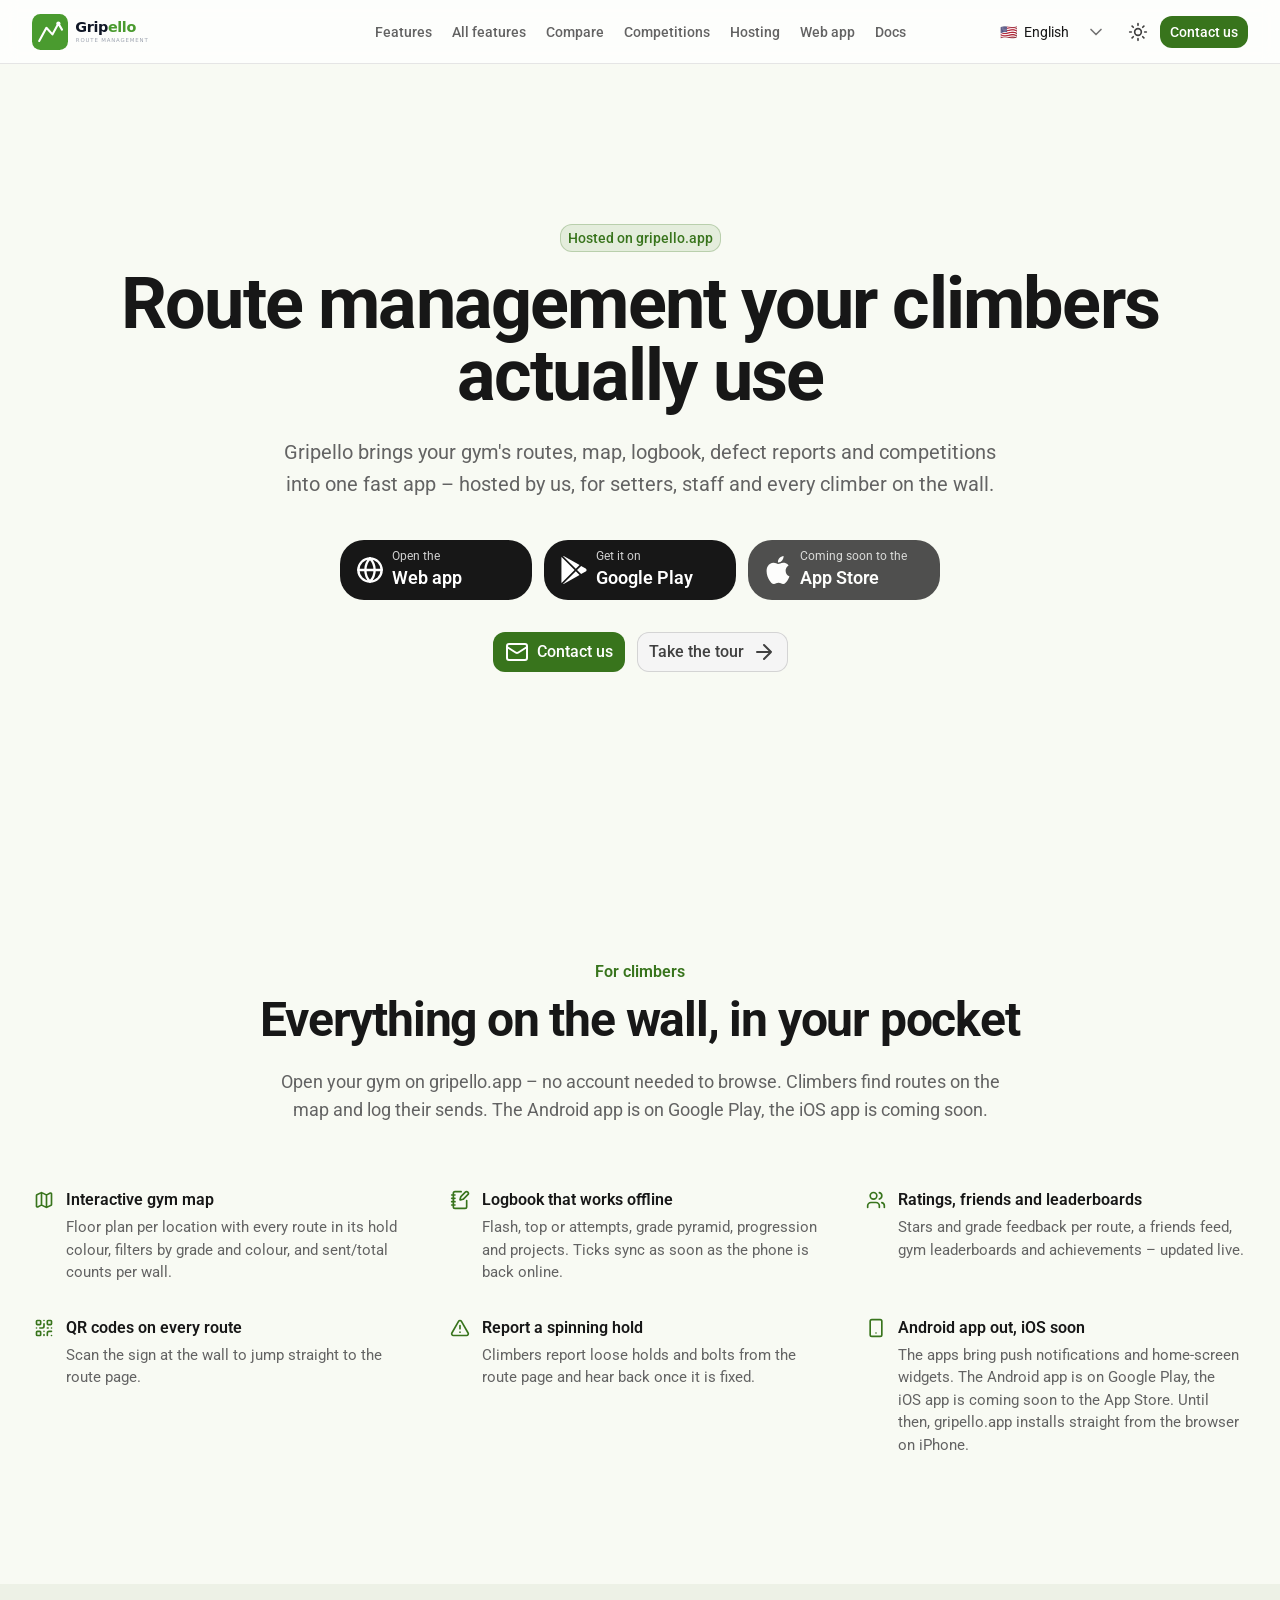
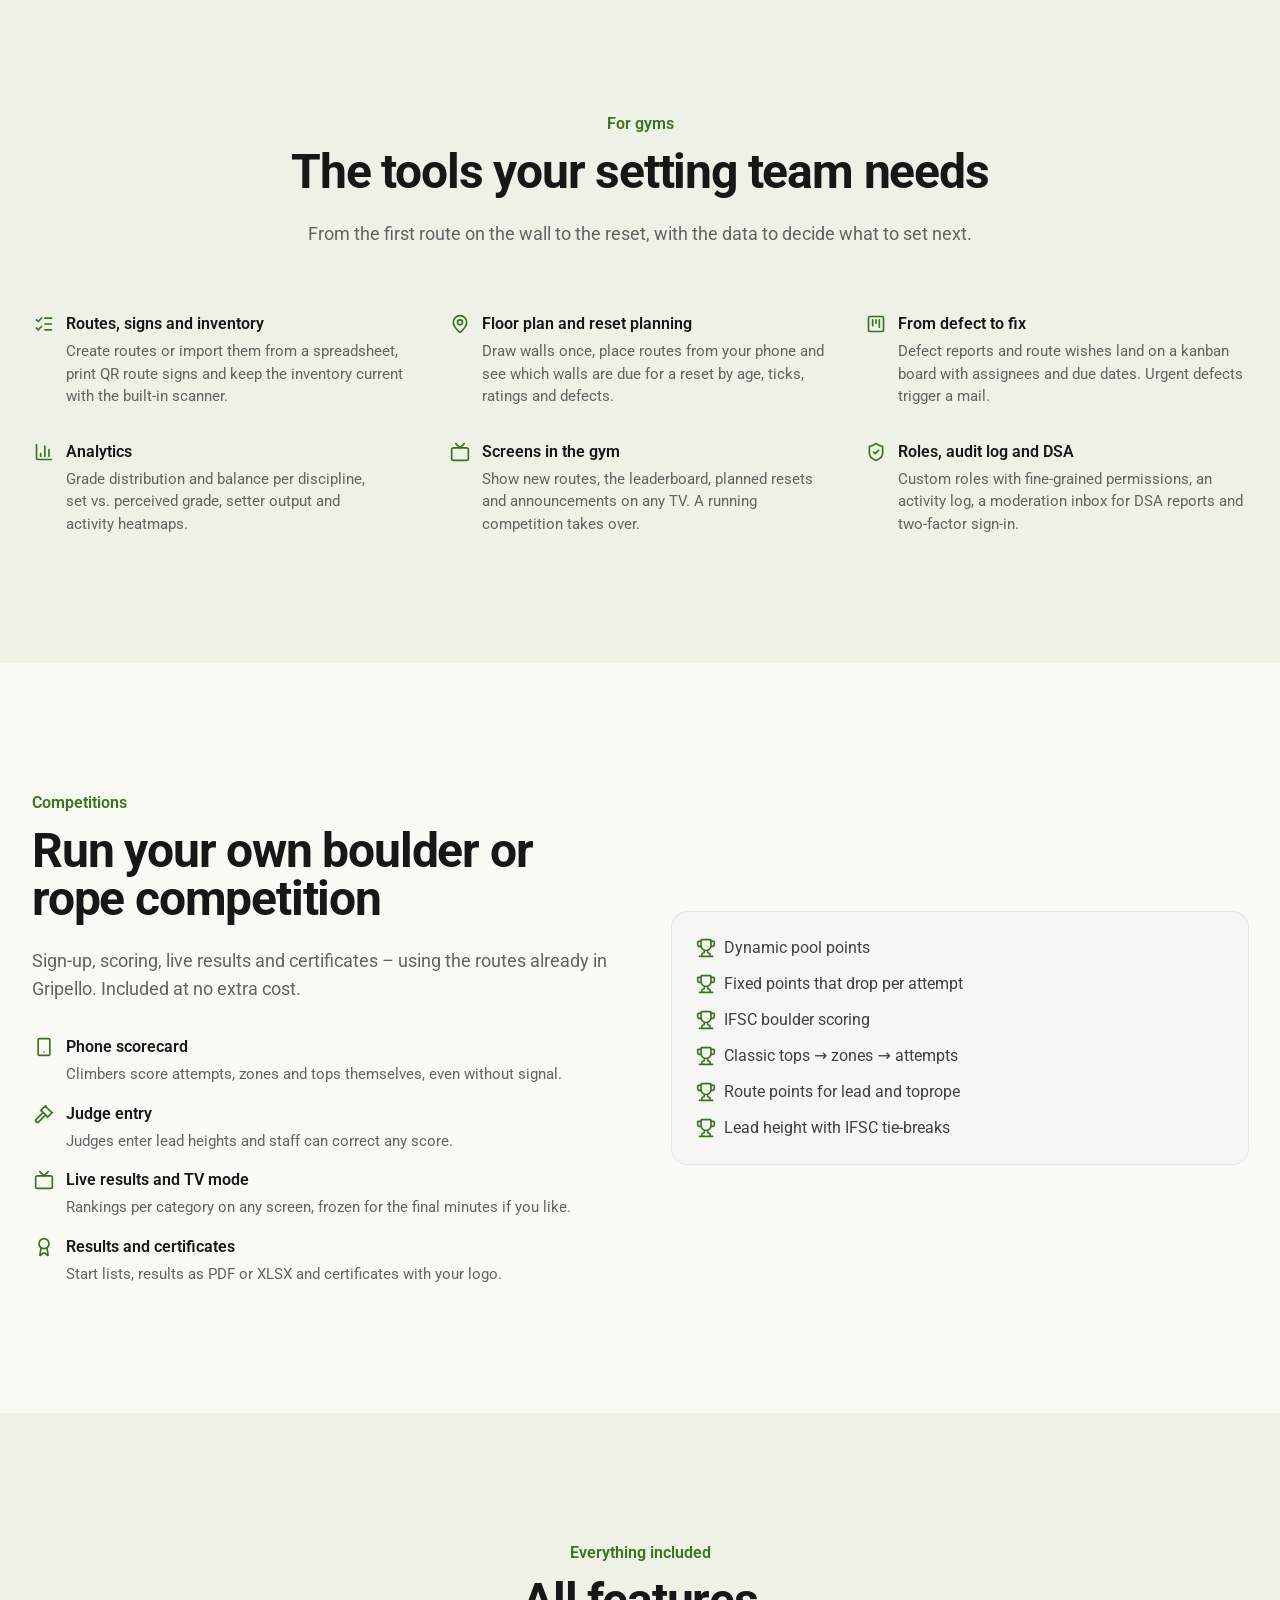
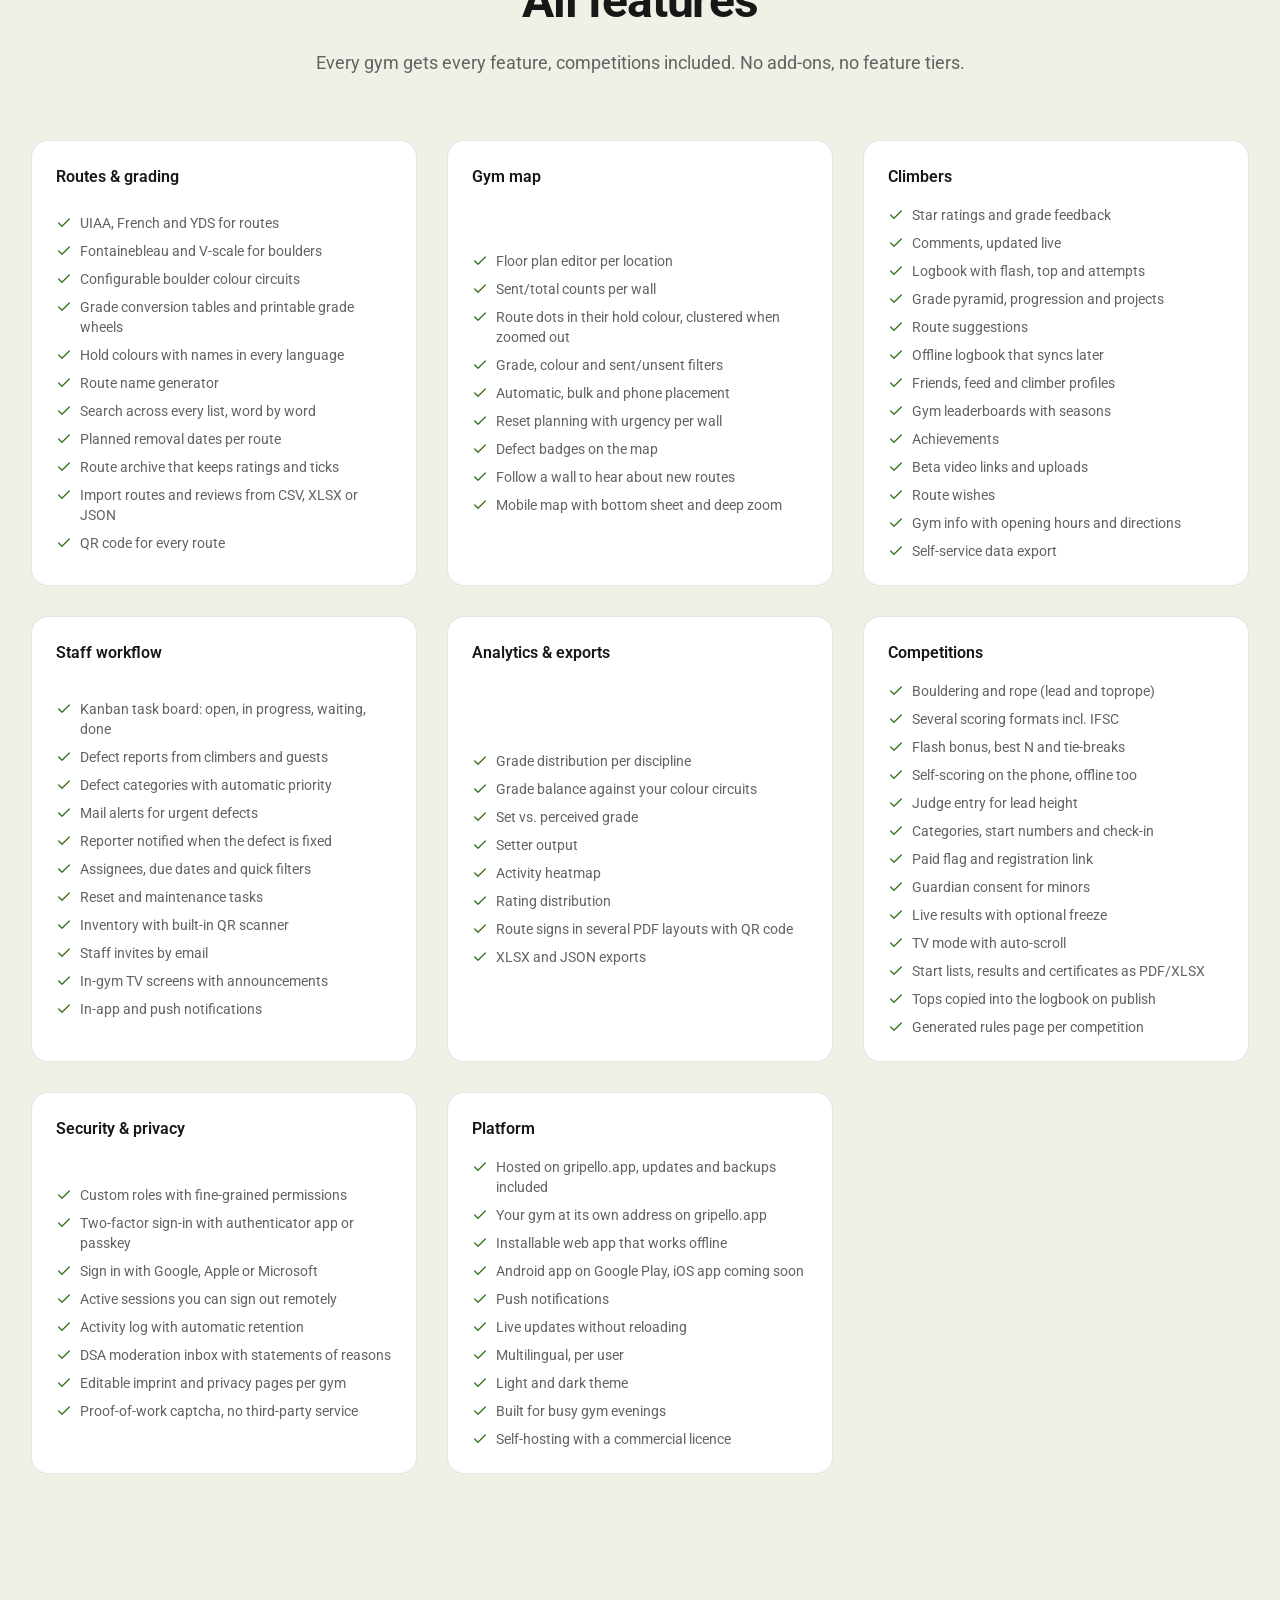
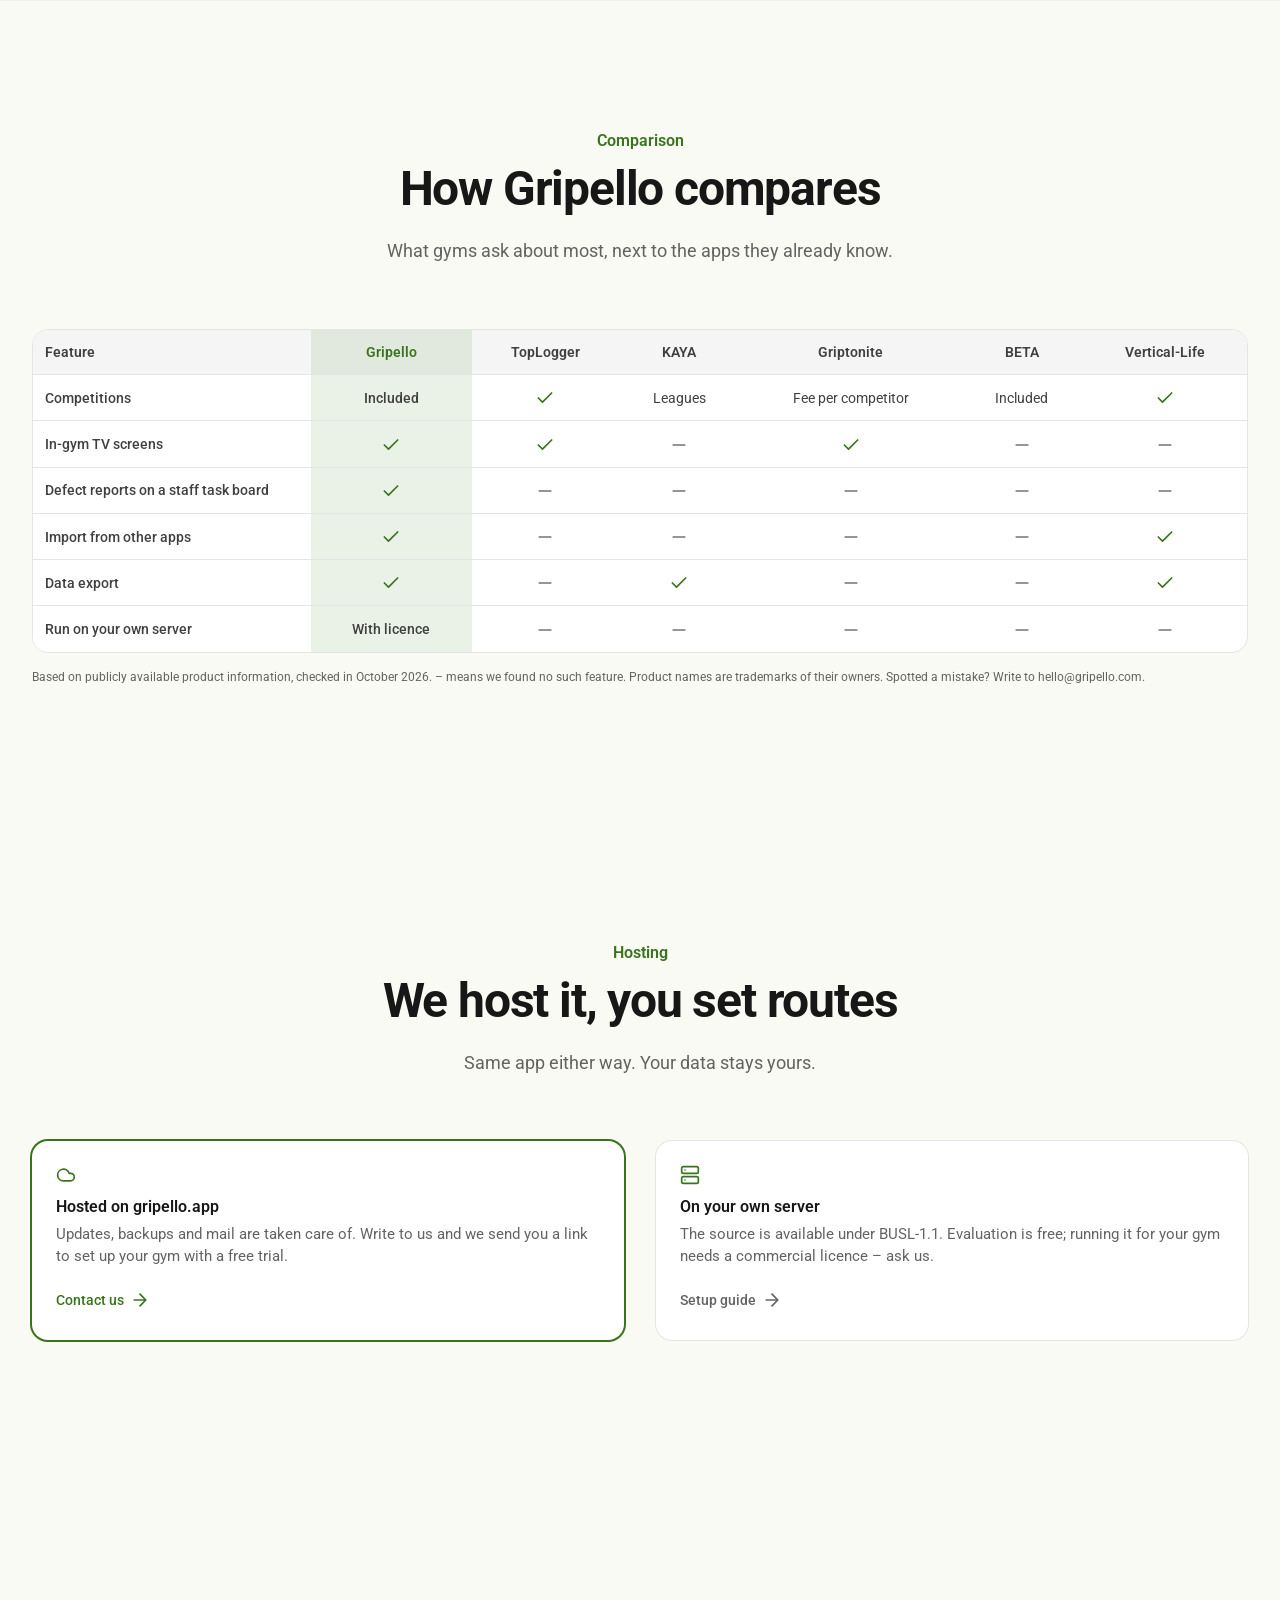
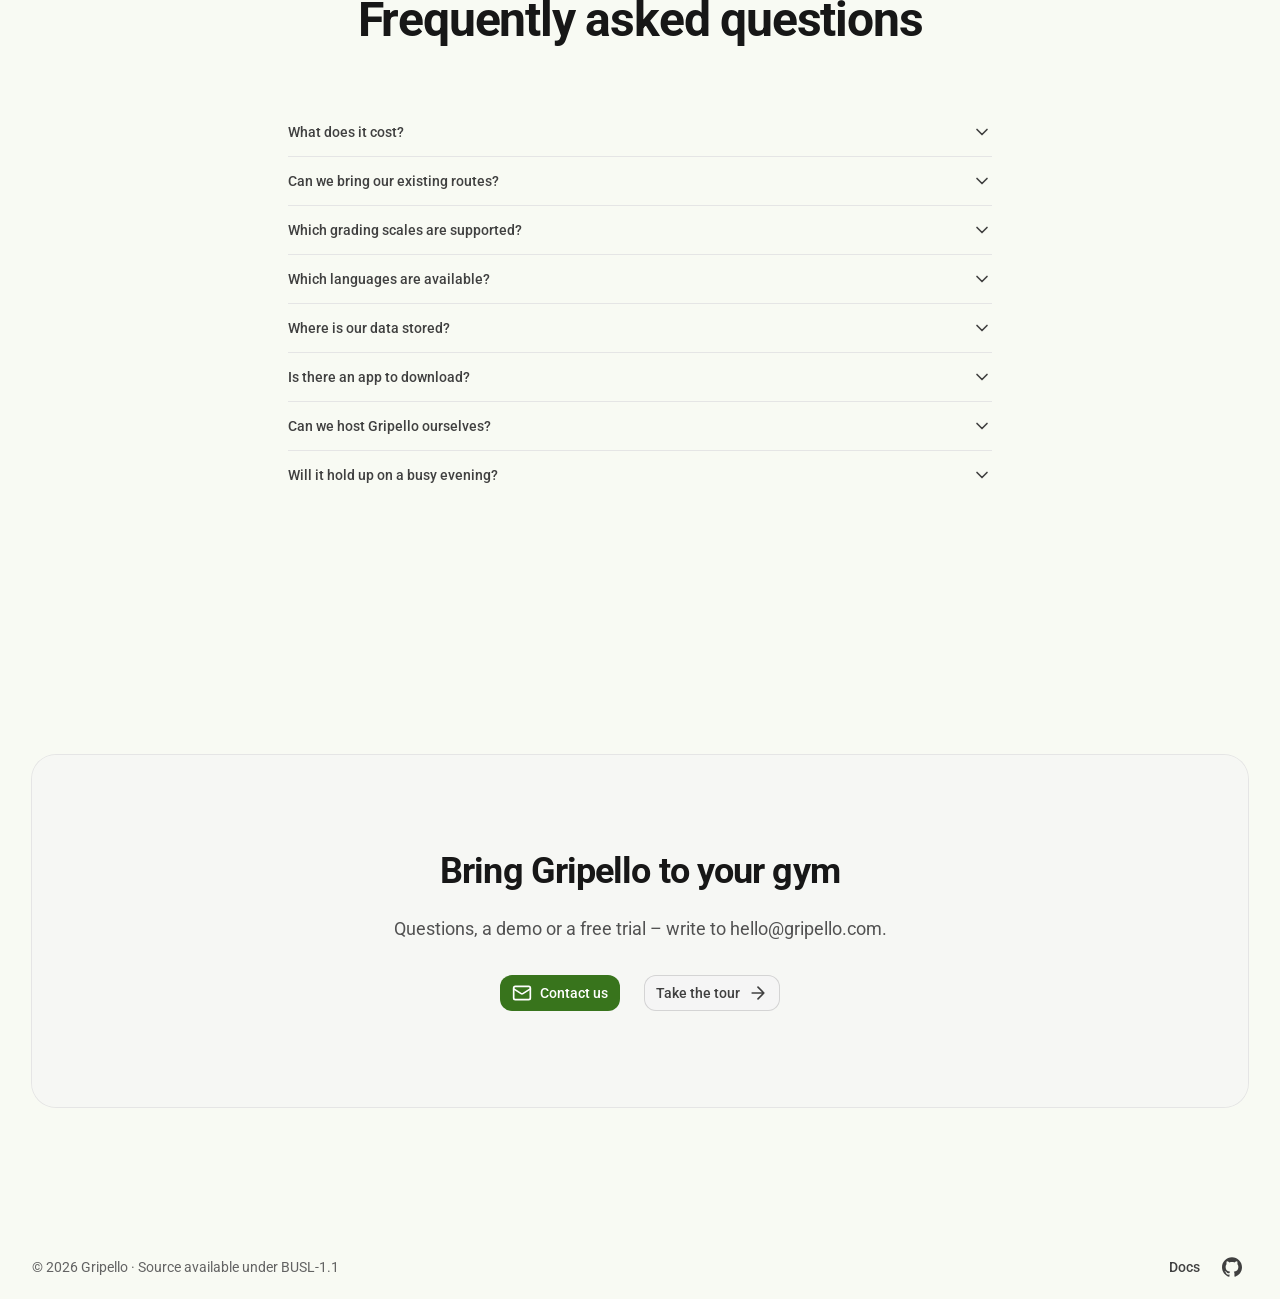
==== index.html @ 08147536 "deploy 6ffc1316077828cbf6bc92acfa1805d54c3e8ffe" ====
<!DOCTYPE html><html  lang="en-US"><head><meta charset="utf-8"><meta name="viewport" content="width=device-width, initial-scale=1"><title>Gripello – route management for climbing gyms</title><script type="importmap">{"imports":{"#entry":"/_nuxt/PjxcwyAq.js"}}</script><style id="nuxt-ui-colors">@layer theme {
  :root, :host {
  --ui-color-primary-50: var(--color-green-50, oklch(98.2% 0.018 155.826));
  --ui-color-primary-100: var(--color-green-100, oklch(96.2% 0.044 156.743));
  --ui-color-primary-200: var(--color-green-200, oklch(92.5% 0.084 155.995));
  --ui-color-primary-300: var(--color-green-300, oklch(87.1% 0.15 154.449));
  --ui-color-primary-400: var(--color-green-400, oklch(79.2% 0.209 151.711));
  --ui-color-primary-500: var(--color-green-500, oklch(72.3% 0.219 149.579));
  --ui-color-primary-600: var(--color-green-600, oklch(62.7% 0.194 149.214));
  --ui-color-primary-700: var(--color-green-700, oklch(52.7% 0.154 150.069));
  --ui-color-primary-800: var(--color-green-800, oklch(44.8% 0.119 151.328));
  --ui-color-primary-900: var(--color-green-900, oklch(39.3% 0.095 152.535));
  --ui-color-primary-950: var(--color-green-950, oklch(26.6% 0.065 152.934));
  --ui-color-secondary-50: var(--color-teal-50, oklch(98.4% 0.014 180.72));
  --ui-color-secondary-100: var(--color-teal-100, oklch(95.3% 0.051 180.801));
  --ui-color-secondary-200: var(--color-teal-200, oklch(91% 0.096 180.426));
  --ui-color-secondary-300: var(--color-teal-300, oklch(85.5% 0.138 181.071));
  --ui-color-secondary-400: var(--color-teal-400, oklch(77.7% 0.152 181.912));
  --ui-color-secondary-500: var(--color-teal-500, oklch(70.4% 0.14 182.503));
  --ui-color-secondary-600: var(--color-teal-600, oklch(60% 0.118 184.704));
  --ui-color-secondary-700: var(--color-teal-700, oklch(51.1% 0.096 186.391));
  --ui-color-secondary-800: var(--color-teal-800, oklch(43.7% 0.078 188.216));
  --ui-color-secondary-900: var(--color-teal-900, oklch(38.6% 0.063 188.416));
  --ui-color-secondary-950: var(--color-teal-950, oklch(27.7% 0.046 192.524));
  --ui-color-success-50: var(--color-green-50, oklch(98.2% 0.018 155.826));
  --ui-color-success-100: var(--color-green-100, oklch(96.2% 0.044 156.743));
  --ui-color-success-200: var(--color-green-200, oklch(92.5% 0.084 155.995));
  --ui-color-success-300: var(--color-green-300, oklch(87.1% 0.15 154.449));
  --ui-color-success-400: var(--color-green-400, oklch(79.2% 0.209 151.711));
  --ui-color-success-500: var(--color-green-500, oklch(72.3% 0.219 149.579));
  --ui-color-success-600: var(--color-green-600, oklch(62.7% 0.194 149.214));
  --ui-color-success-700: var(--color-green-700, oklch(52.7% 0.154 150.069));
  --ui-color-success-800: var(--color-green-800, oklch(44.8% 0.119 151.328));
  --ui-color-success-900: var(--color-green-900, oklch(39.3% 0.095 152.535));
  --ui-color-success-950: var(--color-green-950, oklch(26.6% 0.065 152.934));
  --ui-color-info-50: var(--color-blue-50, oklch(97% 0.014 254.604));
  --ui-color-info-100: var(--color-blue-100, oklch(93.2% 0.032 255.585));
  --ui-color-info-200: var(--color-blue-200, oklch(88.2% 0.059 254.128));
  --ui-color-info-300: var(--color-blue-300, oklch(80.9% 0.105 251.813));
  --ui-color-info-400: var(--color-blue-400, oklch(70.7% 0.165 254.624));
  --ui-color-info-500: var(--color-blue-500, oklch(62.3% 0.214 259.815));
  --ui-color-info-600: var(--color-blue-600, oklch(54.6% 0.245 262.881));
  --ui-color-info-700: var(--color-blue-700, oklch(48.8% 0.243 264.376));
  --ui-color-info-800: var(--color-blue-800, oklch(42.4% 0.199 265.638));
  --ui-color-info-900: var(--color-blue-900, oklch(37.9% 0.146 265.522));
  --ui-color-info-950: var(--color-blue-950, oklch(28.2% 0.091 267.935));
  --ui-color-warning-50: var(--color-yellow-50, oklch(98.7% 0.026 102.212));
  --ui-color-warning-100: var(--color-yellow-100, oklch(97.3% 0.071 103.193));
  --ui-color-warning-200: var(--color-yellow-200, oklch(94.5% 0.129 101.54));
  --ui-color-warning-300: var(--color-yellow-300, oklch(90.5% 0.182 98.111));
  --ui-color-warning-400: var(--color-yellow-400, oklch(85.2% 0.199 91.936));
  --ui-color-warning-500: var(--color-yellow-500, oklch(79.5% 0.184 86.047));
  --ui-color-warning-600: var(--color-yellow-600, oklch(68.1% 0.162 75.834));
  --ui-color-warning-700: var(--color-yellow-700, oklch(55.4% 0.135 66.442));
  --ui-color-warning-800: var(--color-yellow-800, oklch(47.6% 0.114 61.907));
  --ui-color-warning-900: var(--color-yellow-900, oklch(42.1% 0.095 57.708));
  --ui-color-warning-950: var(--color-yellow-950, oklch(28.6% 0.066 53.813));
  --ui-color-error-50: var(--color-red-50, oklch(97.1% 0.013 17.38));
  --ui-color-error-100: var(--color-red-100, oklch(93.6% 0.032 17.717));
  --ui-color-error-200: var(--color-red-200, oklch(88.5% 0.062 18.334));
  --ui-color-error-300: var(--color-red-300, oklch(80.8% 0.114 19.571));
  --ui-color-error-400: var(--color-red-400, oklch(70.4% 0.191 22.216));
  --ui-color-error-500: var(--color-red-500, oklch(63.7% 0.237 25.331));
  --ui-color-error-600: var(--color-red-600, oklch(57.7% 0.245 27.325));
  --ui-color-error-700: var(--color-red-700, oklch(50.5% 0.213 27.518));
  --ui-color-error-800: var(--color-red-800, oklch(44.4% 0.177 26.899));
  --ui-color-error-900: var(--color-red-900, oklch(39.6% 0.141 25.723));
  --ui-color-error-950: var(--color-red-950, oklch(25.8% 0.092 26.042));
  --ui-color-neutral-50: var(--color-old-neutral-50, oklch(98.5% 0 none));
  --ui-color-neutral-100: var(--color-old-neutral-100, oklch(97% 0 none));
  --ui-color-neutral-200: var(--color-old-neutral-200, oklch(92.2% 0 none));
  --ui-color-neutral-300: var(--color-old-neutral-300, oklch(87% 0 none));
  --ui-color-neutral-400: var(--color-old-neutral-400, oklch(70.8% 0 none));
  --ui-color-neutral-500: var(--color-old-neutral-500, oklch(55.6% 0 none));
  --ui-color-neutral-600: var(--color-old-neutral-600, oklch(43.9% 0 none));
  --ui-color-neutral-700: var(--color-old-neutral-700, oklch(37.1% 0 none));
  --ui-color-neutral-800: var(--color-old-neutral-800, oklch(26.9% 0 none));
  --ui-color-neutral-900: var(--color-old-neutral-900, oklch(20.5% 0 none));
  --ui-color-neutral-950: var(--color-old-neutral-950, oklch(14.5% 0 none));
  }
  :root, :host, .light {
  --ui-primary: var(--ui-color-primary-500);
  --ui-secondary: var(--ui-color-secondary-500);
  --ui-success: var(--ui-color-success-500);
  --ui-info: var(--ui-color-info-500);
  --ui-warning: var(--ui-color-warning-500);
  --ui-error: var(--ui-color-error-500);
  }
  .dark {
  --ui-primary: var(--ui-color-primary-400);
  --ui-secondary: var(--ui-color-secondary-400);
  --ui-success: var(--ui-color-success-400);
  --ui-info: var(--ui-color-info-400);
  --ui-warning: var(--ui-color-warning-400);
  --ui-error: var(--ui-color-error-400);
  }
}</style><link rel="stylesheet" href="/_nuxt/entry.DjXSbtZT.css" crossorigin><style>@layer base {:where(.i-lucide\:arrow-right){display:inline-block;width:1em;height:1em;background-color:currentColor;-webkit-mask-image:var(--svg);mask-image:var(--svg);-webkit-mask-repeat:no-repeat;mask-repeat:no-repeat;-webkit-mask-size:100% 100%;mask-size:100% 100%;--svg:url("data:image/svg+xml,%3Csvg xmlns='http://www.w3.org/2000/svg' viewBox='0 0 24 24' width='24' height='24'%3E%3Cpath fill='none' stroke='black' stroke-linecap='round' stroke-linejoin='round' stroke-width='2' d='M5 12h14m-7-7l7 7l-7 7'/%3E%3C/svg%3E")}:where(.i-lucide\:award){display:inline-block;width:1em;height:1em;background-color:currentColor;-webkit-mask-image:var(--svg);mask-image:var(--svg);-webkit-mask-repeat:no-repeat;mask-repeat:no-repeat;-webkit-mask-size:100% 100%;mask-size:100% 100%;--svg:url("data:image/svg+xml,%3Csvg xmlns='http://www.w3.org/2000/svg' viewBox='0 0 24 24' width='24' height='24'%3E%3Cg fill='none' stroke='black' stroke-linecap='round' stroke-linejoin='round' stroke-width='2'%3E%3Cpath d='m15.477 12.89l1.515 8.526a.5.5 0 0 1-.81.47l-3.58-2.687a1 1 0 0 0-1.197 0l-3.586 2.686a.5.5 0 0 1-.81-.469l1.514-8.526'/%3E%3Ccircle cx='12' cy='8' r='6'/%3E%3C/g%3E%3C/svg%3E")}:where(.i-lucide\:chart-column){display:inline-block;width:1em;height:1em;background-color:currentColor;-webkit-mask-image:var(--svg);mask-image:var(--svg);-webkit-mask-repeat:no-repeat;mask-repeat:no-repeat;-webkit-mask-size:100% 100%;mask-size:100% 100%;--svg:url("data:image/svg+xml,%3Csvg xmlns='http://www.w3.org/2000/svg' viewBox='0 0 24 24' width='24' height='24'%3E%3Cpath fill='none' stroke='black' stroke-linecap='round' stroke-linejoin='round' stroke-width='2' d='M3 3v16a2 2 0 0 0 2 2h16m-3-4V9m-5 8V5M8 17v-3'/%3E%3C/svg%3E")}:where(.i-lucide\:check){display:inline-block;width:1em;height:1em;background-color:currentColor;-webkit-mask-image:var(--svg);mask-image:var(--svg);-webkit-mask-repeat:no-repeat;mask-repeat:no-repeat;-webkit-mask-size:100% 100%;mask-size:100% 100%;--svg:url("data:image/svg+xml,%3Csvg xmlns='http://www.w3.org/2000/svg' viewBox='0 0 24 24' width='24' height='24'%3E%3Cpath fill='none' stroke='black' stroke-linecap='round' stroke-linejoin='round' stroke-width='2' d='M20 6L9 17l-5-5'/%3E%3C/svg%3E")}:where(.i-lucide\:chevron-down){display:inline-block;width:1em;height:1em;background-color:currentColor;-webkit-mask-image:var(--svg);mask-image:var(--svg);-webkit-mask-repeat:no-repeat;mask-repeat:no-repeat;-webkit-mask-size:100% 100%;mask-size:100% 100%;--svg:url("data:image/svg+xml,%3Csvg xmlns='http://www.w3.org/2000/svg' viewBox='0 0 24 24' width='24' height='24'%3E%3Cpath fill='none' stroke='black' stroke-linecap='round' stroke-linejoin='round' stroke-width='2' d='m6 9l6 6l6-6'/%3E%3C/svg%3E")}:where(.i-lucide\:cloud){display:inline-block;width:1em;height:1em;background-color:currentColor;-webkit-mask-image:var(--svg);mask-image:var(--svg);-webkit-mask-repeat:no-repeat;mask-repeat:no-repeat;-webkit-mask-size:100% 100%;mask-size:100% 100%;--svg:url("data:image/svg+xml,%3Csvg xmlns='http://www.w3.org/2000/svg' viewBox='0 0 24 24' width='24' height='24'%3E%3Cpath fill='none' stroke='black' stroke-linecap='round' stroke-linejoin='round' stroke-width='2' d='M17.5 19H9a7 7 0 1 1 6.71-9h1.79a4.5 4.5 0 1 1 0 9'/%3E%3C/svg%3E")}:where(.i-lucide\:gavel){display:inline-block;width:1em;height:1em;background-color:currentColor;-webkit-mask-image:var(--svg);mask-image:var(--svg);-webkit-mask-repeat:no-repeat;mask-repeat:no-repeat;-webkit-mask-size:100% 100%;mask-size:100% 100%;--svg:url("data:image/svg+xml,%3Csvg xmlns='http://www.w3.org/2000/svg' viewBox='0 0 24 24' width='24' height='24'%3E%3Cpath fill='none' stroke='black' stroke-linecap='round' stroke-linejoin='round' stroke-width='2' d='m14 13l-8.381 8.38a1 1 0 0 1-3.001-3l8.384-8.381M16 16l6-6m-.5.5l-8-8M8 8l6-6M8.5 7.5l8 8'/%3E%3C/svg%3E")}:where(.i-lucide\:globe){display:inline-block;width:1em;height:1em;background-color:currentColor;-webkit-mask-image:var(--svg);mask-image:var(--svg);-webkit-mask-repeat:no-repeat;mask-repeat:no-repeat;-webkit-mask-size:100% 100%;mask-size:100% 100%;--svg:url("data:image/svg+xml,%3Csvg xmlns='http://www.w3.org/2000/svg' viewBox='0 0 24 24' width='24' height='24'%3E%3Cg fill='none' stroke='black' stroke-linecap='round' stroke-linejoin='round' stroke-width='2'%3E%3Ccircle cx='12' cy='12' r='10'/%3E%3Cpath d='M12 2a14.5 14.5 0 0 0 0 20a14.5 14.5 0 0 0 0-20M2 12h20'/%3E%3C/g%3E%3C/svg%3E")}:where(.i-lucide\:list-checks){display:inline-block;width:1em;height:1em;background-color:currentColor;-webkit-mask-image:var(--svg);mask-image:var(--svg);-webkit-mask-repeat:no-repeat;mask-repeat:no-repeat;-webkit-mask-size:100% 100%;mask-size:100% 100%;--svg:url("data:image/svg+xml,%3Csvg xmlns='http://www.w3.org/2000/svg' viewBox='0 0 24 24' width='24' height='24'%3E%3Cpath fill='none' stroke='black' stroke-linecap='round' stroke-linejoin='round' stroke-width='2' d='M13 5h8m-8 7h8m-8 7h8M3 17l2 2l4-4M3 7l2 2l4-4'/%3E%3C/svg%3E")}:where(.i-lucide\:mail){display:inline-block;width:1em;height:1em;background-color:currentColor;-webkit-mask-image:var(--svg);mask-image:var(--svg);-webkit-mask-repeat:no-repeat;mask-repeat:no-repeat;-webkit-mask-size:100% 100%;mask-size:100% 100%;--svg:url("data:image/svg+xml,%3Csvg xmlns='http://www.w3.org/2000/svg' viewBox='0 0 24 24' width='24' height='24'%3E%3Cg fill='none' stroke='black' stroke-linecap='round' stroke-linejoin='round' stroke-width='2'%3E%3Cpath d='m22 7l-8.991 5.727a2 2 0 0 1-2.009 0L2 7'/%3E%3Crect width='20' height='16' x='2' y='4' rx='2'/%3E%3C/g%3E%3C/svg%3E")}:where(.i-lucide\:map){display:inline-block;width:1em;height:1em;background-color:currentColor;-webkit-mask-image:var(--svg);mask-image:var(--svg);-webkit-mask-repeat:no-repeat;mask-repeat:no-repeat;-webkit-mask-size:100% 100%;mask-size:100% 100%;--svg:url("data:image/svg+xml,%3Csvg xmlns='http://www.w3.org/2000/svg' viewBox='0 0 24 24' width='24' height='24'%3E%3Cpath fill='none' stroke='black' stroke-linecap='round' stroke-linejoin='round' stroke-width='2' d='M14.106 5.553a2 2 0 0 0 1.788 0l3.659-1.83A1 1 0 0 1 21 4.619v12.764a1 1 0 0 1-.553.894l-4.553 2.277a2 2 0 0 1-1.788 0l-4.212-2.106a2 2 0 0 0-1.788 0l-3.659 1.83A1 1 0 0 1 3 19.381V6.618a1 1 0 0 1 .553-.894l4.553-2.277a2 2 0 0 1 1.788 0zm.894.211v15M9 3.236v15'/%3E%3C/svg%3E")}:where(.i-lucide\:map-pin){display:inline-block;width:1em;height:1em;background-color:currentColor;-webkit-mask-image:var(--svg);mask-image:var(--svg);-webkit-mask-repeat:no-repeat;mask-repeat:no-repeat;-webkit-mask-size:100% 100%;mask-size:100% 100%;--svg:url("data:image/svg+xml,%3Csvg xmlns='http://www.w3.org/2000/svg' viewBox='0 0 24 24' width='24' height='24'%3E%3Cg fill='none' stroke='black' stroke-linecap='round' stroke-linejoin='round' stroke-width='2'%3E%3Cpath d='M20 10c0 4.993-5.539 10.193-7.399 11.799a1 1 0 0 1-1.202 0C9.539 20.193 4 14.993 4 10a8 8 0 0 1 16 0'/%3E%3Ccircle cx='12' cy='10' r='3'/%3E%3C/g%3E%3C/svg%3E")}:where(.i-lucide\:menu){display:inline-block;width:1em;height:1em;background-color:currentColor;-webkit-mask-image:var(--svg);mask-image:var(--svg);-webkit-mask-repeat:no-repeat;mask-repeat:no-repeat;-webkit-mask-size:100% 100%;mask-size:100% 100%;--svg:url("data:image/svg+xml,%3Csvg xmlns='http://www.w3.org/2000/svg' viewBox='0 0 24 24' width='24' height='24'%3E%3Cpath fill='none' stroke='black' stroke-linecap='round' stroke-linejoin='round' stroke-width='2' d='M4 5h16M4 12h16M4 19h16'/%3E%3C/svg%3E")}:where(.i-lucide\:minus){display:inline-block;width:1em;height:1em;background-color:currentColor;-webkit-mask-image:var(--svg);mask-image:var(--svg);-webkit-mask-repeat:no-repeat;mask-repeat:no-repeat;-webkit-mask-size:100% 100%;mask-size:100% 100%;--svg:url("data:image/svg+xml,%3Csvg xmlns='http://www.w3.org/2000/svg' viewBox='0 0 24 24' width='24' height='24'%3E%3Cpath fill='none' stroke='black' stroke-linecap='round' stroke-linejoin='round' stroke-width='2' d='M5 12h14'/%3E%3C/svg%3E")}:where(.i-lucide\:moon){display:inline-block;width:1em;height:1em;background-color:currentColor;-webkit-mask-image:var(--svg);mask-image:var(--svg);-webkit-mask-repeat:no-repeat;mask-repeat:no-repeat;-webkit-mask-size:100% 100%;mask-size:100% 100%;--svg:url("data:image/svg+xml,%3Csvg xmlns='http://www.w3.org/2000/svg' viewBox='0 0 24 24' width='24' height='24'%3E%3Cpath fill='none' stroke='black' stroke-linecap='round' stroke-linejoin='round' stroke-width='2' d='M20.985 12.486a9 9 0 1 1-9.473-9.472c.405-.022.617.46.402.803a6 6 0 0 0 8.268 8.268c.344-.215.825-.004.803.401'/%3E%3C/svg%3E")}:where(.i-lucide\:notebook-pen){display:inline-block;width:1em;height:1em;background-color:currentColor;-webkit-mask-image:var(--svg);mask-image:var(--svg);-webkit-mask-repeat:no-repeat;mask-repeat:no-repeat;-webkit-mask-size:100% 100%;mask-size:100% 100%;--svg:url("data:image/svg+xml,%3Csvg xmlns='http://www.w3.org/2000/svg' viewBox='0 0 24 24' width='24' height='24'%3E%3Cg fill='none' stroke='black' stroke-linecap='round' stroke-linejoin='round' stroke-width='2'%3E%3Cpath d='M13.4 2H6a2 2 0 0 0-2 2v16a2 2 0 0 0 2 2h12a2 2 0 0 0 2-2v-7.4M2 6h4m-4 4h4m-4 4h4m-4 4h4'/%3E%3Cpath d='M21.378 5.626a1 1 0 1 0-3.004-3.004l-5.01 5.012a2 2 0 0 0-.506.854l-.837 2.87a.5.5 0 0 0 .62.62l2.87-.837a2 2 0 0 0 .854-.506z'/%3E%3C/g%3E%3C/svg%3E")}:where(.i-lucide\:qr-code){display:inline-block;width:1em;height:1em;background-color:currentColor;-webkit-mask-image:var(--svg);mask-image:var(--svg);-webkit-mask-repeat:no-repeat;mask-repeat:no-repeat;-webkit-mask-size:100% 100%;mask-size:100% 100%;--svg:url("data:image/svg+xml,%3Csvg xmlns='http://www.w3.org/2000/svg' viewBox='0 0 24 24' width='24' height='24'%3E%3Cg fill='none' stroke='black' stroke-linecap='round' stroke-linejoin='round' stroke-width='2'%3E%3Crect width='5' height='5' x='3' y='3' rx='1'/%3E%3Crect width='5' height='5' x='16' y='3' rx='1'/%3E%3Crect width='5' height='5' x='3' y='16' rx='1'/%3E%3Cpath d='M21 16h-3a2 2 0 0 0-2 2v3m5 0v.01M12 7v3a2 2 0 0 1-2 2H7m-4 0h.01M12 3h.01M12 16v.01M16 12h1m4 0v.01M12 21v-1'/%3E%3C/g%3E%3C/svg%3E")}:where(.i-lucide\:server){display:inline-block;width:1em;height:1em;background-color:currentColor;-webkit-mask-image:var(--svg);mask-image:var(--svg);-webkit-mask-repeat:no-repeat;mask-repeat:no-repeat;-webkit-mask-size:100% 100%;mask-size:100% 100%;--svg:url("data:image/svg+xml,%3Csvg xmlns='http://www.w3.org/2000/svg' viewBox='0 0 24 24' width='24' height='24'%3E%3Cg fill='none' stroke='black' stroke-linecap='round' stroke-linejoin='round' stroke-width='2'%3E%3Crect width='20' height='8' x='2' y='2' rx='2' ry='2'/%3E%3Crect width='20' height='8' x='2' y='14' rx='2' ry='2'/%3E%3Cpath d='M6 6h.01M6 18h.01'/%3E%3C/g%3E%3C/svg%3E")}:where(.i-lucide\:shield-check){display:inline-block;width:1em;height:1em;background-color:currentColor;-webkit-mask-image:var(--svg);mask-image:var(--svg);-webkit-mask-repeat:no-repeat;mask-repeat:no-repeat;-webkit-mask-size:100% 100%;mask-size:100% 100%;--svg:url("data:image/svg+xml,%3Csvg xmlns='http://www.w3.org/2000/svg' viewBox='0 0 24 24' width='24' height='24'%3E%3Cg fill='none' stroke='black' stroke-linecap='round' stroke-linejoin='round' stroke-width='2'%3E%3Cpath d='M20 13c0 5-3.5 7.5-7.66 8.95a1 1 0 0 1-.67-.01C7.5 20.5 4 18 4 13V6a1 1 0 0 1 1-1c2 0 4.5-1.2 6.24-2.72a1.17 1.17 0 0 1 1.52 0C14.51 3.81 17 5 19 5a1 1 0 0 1 1 1z'/%3E%3Cpath d='m9 12l2 2l4-4'/%3E%3C/g%3E%3C/svg%3E")}:where(.i-lucide\:smartphone){display:inline-block;width:1em;height:1em;background-color:currentColor;-webkit-mask-image:var(--svg);mask-image:var(--svg);-webkit-mask-repeat:no-repeat;mask-repeat:no-repeat;-webkit-mask-size:100% 100%;mask-size:100% 100%;--svg:url("data:image/svg+xml,%3Csvg xmlns='http://www.w3.org/2000/svg' viewBox='0 0 24 24' width='24' height='24'%3E%3Cg fill='none' stroke='black' stroke-linecap='round' stroke-linejoin='round' stroke-width='2'%3E%3Crect width='14' height='20' x='5' y='2' rx='2' ry='2'/%3E%3Cpath d='M12 18h.01'/%3E%3C/g%3E%3C/svg%3E")}:where(.i-lucide\:square-kanban){display:inline-block;width:1em;height:1em;background-color:currentColor;-webkit-mask-image:var(--svg);mask-image:var(--svg);-webkit-mask-repeat:no-repeat;mask-repeat:no-repeat;-webkit-mask-size:100% 100%;mask-size:100% 100%;--svg:url("data:image/svg+xml,%3Csvg xmlns='http://www.w3.org/2000/svg' viewBox='0 0 24 24' width='24' height='24'%3E%3Cg fill='none' stroke='black' stroke-linecap='round' stroke-linejoin='round' stroke-width='2'%3E%3Crect width='18' height='18' x='3' y='3' rx='2'/%3E%3Cpath d='M8 7v7m4-7v4m4-4v9'/%3E%3C/g%3E%3C/svg%3E")}:where(.i-lucide\:sun){display:inline-block;width:1em;height:1em;background-color:currentColor;-webkit-mask-image:var(--svg);mask-image:var(--svg);-webkit-mask-repeat:no-repeat;mask-repeat:no-repeat;-webkit-mask-size:100% 100%;mask-size:100% 100%;--svg:url("data:image/svg+xml,%3Csvg xmlns='http://www.w3.org/2000/svg' viewBox='0 0 24 24' width='24' height='24'%3E%3Cg fill='none' stroke='black' stroke-linecap='round' stroke-linejoin='round' stroke-width='2'%3E%3Ccircle cx='12' cy='12' r='4'/%3E%3Cpath d='M12 2v2m0 16v2M4.93 4.93l1.41 1.41m11.32 11.32l1.41 1.41M2 12h2m16 0h2M6.34 17.66l-1.41 1.41M19.07 4.93l-1.41 1.41'/%3E%3C/g%3E%3C/svg%3E")}:where(.i-lucide\:triangle-alert){display:inline-block;width:1em;height:1em;background-color:currentColor;-webkit-mask-image:var(--svg);mask-image:var(--svg);-webkit-mask-repeat:no-repeat;mask-repeat:no-repeat;-webkit-mask-size:100% 100%;mask-size:100% 100%;--svg:url("data:image/svg+xml,%3Csvg xmlns='http://www.w3.org/2000/svg' viewBox='0 0 24 24' width='24' height='24'%3E%3Cpath fill='none' stroke='black' stroke-linecap='round' stroke-linejoin='round' stroke-width='2' d='m21.73 18l-8-14a2 2 0 0 0-3.48 0l-8 14A2 2 0 0 0 4 21h16a2 2 0 0 0 1.73-3M12 9v4m0 4h.01'/%3E%3C/svg%3E")}:where(.i-lucide\:trophy){display:inline-block;width:1em;height:1em;background-color:currentColor;-webkit-mask-image:var(--svg);mask-image:var(--svg);-webkit-mask-repeat:no-repeat;mask-repeat:no-repeat;-webkit-mask-size:100% 100%;mask-size:100% 100%;--svg:url("data:image/svg+xml,%3Csvg xmlns='http://www.w3.org/2000/svg' viewBox='0 0 24 24' width='24' height='24'%3E%3Cg fill='none' stroke='black' stroke-linecap='round' stroke-linejoin='round' stroke-width='2'%3E%3Cpath d='M10 14.66V17a1 1 0 0 1-1 1a2 2 0 0 0-2 2v2m7-7.34V17a1 1 0 0 0 1 1a2 2 0 0 1 2 2v2m.916-12H19.5A2.5 2.5 0 0 0 22 7.5V5a1 1 0 0 0-1-1h-3M4 22h16'/%3E%3Cpath d='M6 9a6 6 0 0 0 12 0V3a1 1 0 0 0-1-1H7a1 1 0 0 0-1 1z'/%3E%3Cpath d='M6.084 10H4.5A2.5 2.5 0 0 1 2 7.5V5a1 1 0 0 1 1-1h3'/%3E%3C/g%3E%3C/svg%3E")}:where(.i-lucide\:tv){display:inline-block;width:1em;height:1em;background-color:currentColor;-webkit-mask-image:var(--svg);mask-image:var(--svg);-webkit-mask-repeat:no-repeat;mask-repeat:no-repeat;-webkit-mask-size:100% 100%;mask-size:100% 100%;--svg:url("data:image/svg+xml,%3Csvg xmlns='http://www.w3.org/2000/svg' viewBox='0 0 24 24' width='24' height='24'%3E%3Cg fill='none' stroke='black' stroke-linecap='round' stroke-linejoin='round' stroke-width='2'%3E%3Cpath d='m17 2l-5 5l-5-5'/%3E%3Crect width='20' height='15' x='2' y='7' rx='2'/%3E%3C/g%3E%3C/svg%3E")}:where(.i-lucide\:users){display:inline-block;width:1em;height:1em;background-color:currentColor;-webkit-mask-image:var(--svg);mask-image:var(--svg);-webkit-mask-repeat:no-repeat;mask-repeat:no-repeat;-webkit-mask-size:100% 100%;mask-size:100% 100%;--svg:url("data:image/svg+xml,%3Csvg xmlns='http://www.w3.org/2000/svg' viewBox='0 0 24 24' width='24' height='24'%3E%3Cg fill='none' stroke='black' stroke-linecap='round' stroke-linejoin='round' stroke-width='2'%3E%3Cpath d='M16 21v-2a4 4 0 0 0-4-4H6a4 4 0 0 0-4 4v2M16 3.128a4 4 0 0 1 0 7.744M22 21v-2a4 4 0 0 0-3-3.87'/%3E%3Ccircle cx='9' cy='7' r='4'/%3E%3C/g%3E%3C/svg%3E")}:where(.i-simple-icons\:apple){display:inline-block;width:1em;height:1em;background-color:currentColor;-webkit-mask-image:var(--svg);mask-image:var(--svg);-webkit-mask-repeat:no-repeat;mask-repeat:no-repeat;-webkit-mask-size:100% 100%;mask-size:100% 100%;--svg:url("data:image/svg+xml,%3Csvg xmlns='http://www.w3.org/2000/svg' viewBox='0 0 24 24' width='24' height='24'%3E%3Cpath fill='black' d='M12.152 6.896c-.948 0-2.415-1.078-3.96-1.04c-2.04.027-3.91 1.183-4.961 3.014c-2.117 3.675-.546 9.103 1.519 12.09c1.013 1.454 2.208 3.09 3.792 3.039c1.52-.065 2.09-.987 3.935-.987c1.831 0 2.35.987 3.96.948c1.637-.026 2.676-1.48 3.676-2.948c1.156-1.688 1.636-3.325 1.662-3.415c-.039-.013-3.182-1.221-3.22-4.857c-.026-3.04 2.48-4.494 2.597-4.559c-1.429-2.09-3.623-2.324-4.39-2.376c-2-.156-3.675 1.09-4.61 1.09zM15.53 3.83c.843-1.012 1.4-2.427 1.245-3.83c-1.207.052-2.662.805-3.532 1.818c-.78.896-1.454 2.338-1.273 3.714c1.338.104 2.715-.688 3.559-1.701'/%3E%3C/svg%3E")}:where(.i-simple-icons\:github){display:inline-block;width:1em;height:1em;background-color:currentColor;-webkit-mask-image:var(--svg);mask-image:var(--svg);-webkit-mask-repeat:no-repeat;mask-repeat:no-repeat;-webkit-mask-size:100% 100%;mask-size:100% 100%;--svg:url("data:image/svg+xml,%3Csvg xmlns='http://www.w3.org/2000/svg' viewBox='0 0 24 24' width='24' height='24'%3E%3Cpath fill='black' d='M12 .297c-6.63 0-12 5.373-12 12c0 5.303 3.438 9.8 8.205 11.385c.6.113.82-.258.82-.577c0-.285-.01-1.04-.015-2.04c-3.338.724-4.042-1.61-4.042-1.61C4.422 18.07 3.633 17.7 3.633 17.7c-1.087-.744.084-.729.084-.729c1.205.084 1.838 1.236 1.838 1.236c1.07 1.835 2.809 1.305 3.495.998c.108-.776.417-1.305.76-1.605c-2.665-.3-5.466-1.332-5.466-5.93c0-1.31.465-2.38 1.235-3.22c-.135-.303-.54-1.523.105-3.176c0 0 1.005-.322 3.3 1.23c.96-.267 1.98-.399 3-.405c1.02.006 2.04.138 3 .405c2.28-1.552 3.285-1.23 3.285-1.23c.645 1.653.24 2.873.12 3.176c.765.84 1.23 1.91 1.23 3.22c0 4.61-2.805 5.625-5.475 5.92c.42.36.81 1.096.81 2.22c0 1.606-.015 2.896-.015 3.286c0 .315.21.69.825.57C20.565 22.092 24 17.592 24 12.297c0-6.627-5.373-12-12-12'/%3E%3C/svg%3E")}:where(.i-simple-icons\:googleplay){display:inline-block;width:1em;height:1em;background-color:currentColor;-webkit-mask-image:var(--svg);mask-image:var(--svg);-webkit-mask-repeat:no-repeat;mask-repeat:no-repeat;-webkit-mask-size:100% 100%;mask-size:100% 100%;--svg:url("data:image/svg+xml,%3Csvg xmlns='http://www.w3.org/2000/svg' viewBox='0 0 24 24' width='24' height='24'%3E%3Cpath fill='black' d='m22.018 13.298l-3.919 2.218l-3.515-3.493l3.543-3.521l3.891 2.202a1.49 1.49 0 0 1 0 2.594M1.337.924a1.5 1.5 0 0 0-.112.568v21.017c0 .217.045.419.124.6l11.155-11.087zm12.207 10.065l3.258-3.238L3.45.195a1.47 1.47 0 0 0-.946-.179zm0 2.067l-11 10.933c.298.036.612-.016.906-.183l13.324-7.54z'/%3E%3C/svg%3E")}}</style><link rel="modulepreload" as="script" crossorigin href="/_nuxt/PjxcwyAq.js"><link rel="modulepreload" as="script" crossorigin href="/_nuxt/BFiMolje.js"><link rel="modulepreload" as="script" crossorigin href="/_nuxt/c42nfjCi.js"><link rel="modulepreload" as="script" crossorigin href="/_nuxt/Co9BYDOt.js"><link rel="modulepreload" as="script" crossorigin href="/_nuxt/D3vth4sm.js"><link rel="modulepreload" as="script" crossorigin href="/_nuxt/DTptdBUf.js"><link rel="modulepreload" as="script" crossorigin href="/_nuxt/BS5a79Kw.js"><link rel="modulepreload" as="script" crossorigin href="/_nuxt/Cere1bO-.js"><script type="module" src="/_nuxt/PjxcwyAq.js" crossorigin></script><link rel="prefetch" as="script" crossorigin href="/_nuxt/FCrYqPBM.js"><link rel="prefetch" as="script" crossorigin href="/_nuxt/utzy3kHZ.js"><link rel="prefetch" as="script" crossorigin href="/_nuxt/CWciJ05S.js"><link rel="prefetch" as="script" crossorigin href="/_nuxt/BCnNLjVG.js"><link rel="prefetch" as="script" crossorigin href="/_nuxt/DT6--rL7.js"><link rel="prefetch" as="style" crossorigin href="/_nuxt/error-404.DpKY_dMl.css"><link rel="prefetch" as="script" crossorigin href="/_nuxt/B7je9bDF.js"><link rel="prefetch" as="script" crossorigin href="/_nuxt/BDNMzG2s.js"><link rel="prefetch" as="style" crossorigin href="/_nuxt/error-500.CmR4p1fc.css"><link rel="prefetch" as="script" crossorigin href="/_nuxt/DY1qE9hA.js"><link rel="icon" href="/favicon.ico"><link rel="apple-touch-icon" href="/apple-touch-icon.png"><link id="i18n-xd" rel="alternate" href="https://gripello.com" hreflang="x-default"><link id="i18n-alt-en" rel="alternate" href="https://gripello.com" hreflang="en"><link id="i18n-alt-en-US" rel="alternate" href="https://gripello.com" hreflang="en-US"><link id="i18n-alt-de" rel="alternate" href="https://gripello.com/de" hreflang="de"><link id="i18n-alt-de-DE" rel="alternate" href="https://gripello.com/de" hreflang="de-DE"><link id="i18n-can" rel="canonical" href="https://gripello.com"><meta id="i18n-og-url" property="og:url" content="https://gripello.com"><meta id="i18n-og" property="og:locale" content="en_US"><meta id="i18n-og-alt-de-DE" property="og:locale:alternate" content="de_DE"><meta name="description" content="Hosted route management for climbing and bouldering gyms: gym map, logbook, ratings, task board, analytics and competitions on gripello.app."><meta property="og:title" content="Gripello – route management for climbing gyms"><meta property="og:description" content="Hosted route management for climbing and bouldering gyms: gym map, logbook, ratings, task board, analytics and competitions on gripello.app."><meta property="og:image" content="https://gripello.com/icon.png"><script>"use strict";(()=>{const o=window,e=document.documentElement,c=["dark","light"],s=getStorageValue("localStorage","nuxt-color-mode")||"system";let r=s==="system"?f():s;const l=e.getAttribute("data-color-mode-forced");l&&(r=l),i(r),o["__NUXT_COLOR_MODE__"]={preference:s,value:r,getColorScheme:f,addColorScheme:i,removeColorScheme:d};function i(t){const a=""+t+"",n="";e.classList?e.classList.add(a):e.className+=" "+a,n&&e.setAttribute("data-"+n,t)}function d(t){const a=""+t+"",n="";e.classList?e.classList.remove(a):e.className=e.className.replace(new RegExp(a,"g"),""),n&&e.removeAttribute("data-"+n)}function u(t){return o.matchMedia("(prefers-color-scheme"+t+")")}function f(){if(o.matchMedia&&u("").media!=="not all"){for(const t of c)if(u(":"+t).matches)return t}return"light"}})();function getStorageValue(o,e){switch(o){case"localStorage":try{return window.localStorage.getItem(e)}catch{return null}case"sessionStorage":try{return window.sessionStorage.getItem(e)}catch{return null}case"cookie":try{return getCookie(e)}catch{return null}default:return null}}function getCookie(o){const c=("; "+window.document.cookie).split("; "+o+"=");if(c.length===2){const s=c.pop();return s?s.split(";").shift():null}}</script></head><body><div id="__nuxt" class="isolate"><!--[--><!--[--><!--[--><!--[--><!--[--><a href="#main-content" class="skip-link">Skip to content</a><!--[--><!----><!----><!----><header data-slot="root" class="bg-default/75 backdrop-blur-sm border-b border-default h-(--ui-header-height) sticky top-0 z-50"><!--[--><!--]--><div class="w-full max-w-(--ui-container) mx-auto px-4 sm:px-6 lg:px-8 flex items-center justify-between gap-3 h-full" data-slot="container"><!--[--><div data-slot="left" class="lg:flex-1 flex items-center gap-1.5"><!----><!--[--><a href="/" aria-label="Nuxt UI" data-slot="title" class="outline-primary/25 focus-visible:outline-3 rounded-md shrink-0 font-bold text-xl text-highlighted flex items-end gap-1.5"><!--[--><!--[--><!--[--><img src="/gripello-light.svg" alt="Gripello" width="120" height="36" class="h-9 w-auto dark:hidden"><img src="/gripello-dark.svg" alt="Gripello" width="120" height="36" class="hidden h-9 w-auto dark:block"><!--]--><!--]--><!--]--></a><!--]--></div><div data-slot="center" class="hidden lg:flex"><!--[--><!--[--><!----><!----><nav data-slot="root" class="relative flex gap-1.5 [&amp;&gt;div]:min-w-0 items-center justify-between" data-orientation="horizontal" dir="ltr" data-reka-navigation-menu><!--[--><!--[--><!--]--><!--[--><!--[--><div style="position:relative;"><ul data-slot="list" class="isolate min-w-0 flex items-center" data-orientation="horizontal"><!--[--><!--[--><li data-menu-item data-slot="item" class="min-w-0 py-2"><!--[--><!--[--><a href="/#climbers" data-reka-collection-item data-slot="link" class="group relative w-full flex items-center gap-1.5 font-medium text-sm before:absolute before:z-[-1] before:rounded-md focus:outline-none focus-visible:outline-none focus-visible:before:outline-3 before:outline-primary/25 px-2.5 py-1.5 before:inset-x-px before:inset-y-0 text-muted hover:text-highlighted hover:before:bg-elevated/50 transition-colors before:transition-colors data-[state=open]:text-highlighted data-[state=open]:before:bg-elevated/50"><!--[--><!--[--><!--[--><!----><!--]--><span data-slot="linkLabel" class="truncate"><!--[-->Features<!--]--><!----></span><!----><!--]--><!--]--></a><!----><!--]--><!----><!--]--></li><li data-menu-item data-slot="item" class="min-w-0 py-2"><!--[--><!--[--><a href="/#features" data-reka-collection-item data-slot="link" class="group relative w-full flex items-center gap-1.5 font-medium text-sm before:absolute before:z-[-1] before:rounded-md focus:outline-none focus-visible:outline-none focus-visible:before:outline-3 before:outline-primary/25 px-2.5 py-1.5 before:inset-x-px before:inset-y-0 text-muted hover:text-highlighted hover:before:bg-elevated/50 transition-colors before:transition-colors data-[state=open]:text-highlighted data-[state=open]:before:bg-elevated/50"><!--[--><!--[--><!--[--><!----><!--]--><span data-slot="linkLabel" class="truncate"><!--[-->All features<!--]--><!----></span><!----><!--]--><!--]--></a><!----><!--]--><!----><!--]--></li><li data-menu-item data-slot="item" class="min-w-0 py-2"><!--[--><!--[--><a href="/#compare" data-reka-collection-item data-slot="link" class="group relative w-full flex items-center gap-1.5 font-medium text-sm before:absolute before:z-[-1] before:rounded-md focus:outline-none focus-visible:outline-none focus-visible:before:outline-3 before:outline-primary/25 px-2.5 py-1.5 before:inset-x-px before:inset-y-0 text-muted hover:text-highlighted hover:before:bg-elevated/50 transition-colors before:transition-colors data-[state=open]:text-highlighted data-[state=open]:before:bg-elevated/50"><!--[--><!--[--><!--[--><!----><!--]--><span data-slot="linkLabel" class="truncate"><!--[-->Compare<!--]--><!----></span><!----><!--]--><!--]--></a><!----><!--]--><!----><!--]--></li><li data-menu-item data-slot="item" class="min-w-0 py-2"><!--[--><!--[--><a href="/#competitions" data-reka-collection-item data-slot="link" class="group relative w-full flex items-center gap-1.5 font-medium text-sm before:absolute before:z-[-1] before:rounded-md focus:outline-none focus-visible:outline-none focus-visible:before:outline-3 before:outline-primary/25 px-2.5 py-1.5 before:inset-x-px before:inset-y-0 text-muted hover:text-highlighted hover:before:bg-elevated/50 transition-colors before:transition-colors data-[state=open]:text-highlighted data-[state=open]:before:bg-elevated/50"><!--[--><!--[--><!--[--><!----><!--]--><span data-slot="linkLabel" class="truncate"><!--[-->Competitions<!--]--><!----></span><!----><!--]--><!--]--></a><!----><!--]--><!----><!--]--></li><li data-menu-item data-slot="item" class="min-w-0 py-2"><!--[--><!--[--><a href="/#hosting" data-reka-collection-item data-slot="link" class="group relative w-full flex items-center gap-1.5 font-medium text-sm before:absolute before:z-[-1] before:rounded-md focus:outline-none focus-visible:outline-none focus-visible:before:outline-3 before:outline-primary/25 px-2.5 py-1.5 before:inset-x-px before:inset-y-0 text-muted hover:text-highlighted hover:before:bg-elevated/50 transition-colors before:transition-colors data-[state=open]:text-highlighted data-[state=open]:before:bg-elevated/50"><!--[--><!--[--><!--[--><!----><!--]--><span data-slot="linkLabel" class="truncate"><!--[-->Hosting<!--]--><!----></span><!----><!--]--><!--]--></a><!----><!--]--><!----><!--]--></li><li data-menu-item data-slot="item" class="min-w-0 py-2"><!--[--><!--[--><a href="https://gripello.app" rel="noopener noreferrer" data-reka-collection-item data-slot="link" class="group relative w-full flex items-center gap-1.5 font-medium text-sm before:absolute before:z-[-1] before:rounded-md focus:outline-none focus-visible:outline-none focus-visible:before:outline-3 before:outline-primary/25 px-2.5 py-1.5 before:inset-x-px before:inset-y-0 text-muted hover:text-highlighted hover:before:bg-elevated/50 transition-colors before:transition-colors data-[state=open]:text-highlighted data-[state=open]:before:bg-elevated/50"><!--[--><!--[--><!--[--><!----><!--]--><span data-slot="linkLabel" class="truncate"><!--[-->Web app<!--]--><!----></span><!----><!--]--><!--]--></a><!----><!--]--><!----><!--]--></li><li data-menu-item data-slot="item" class="min-w-0 py-2"><!--[--><!--[--><a href="https://docs.gripello.com" rel="noopener noreferrer" data-reka-collection-item data-slot="link" class="group relative w-full flex items-center gap-1.5 font-medium text-sm before:absolute before:z-[-1] before:rounded-md focus:outline-none focus-visible:outline-none focus-visible:before:outline-3 before:outline-primary/25 px-2.5 py-1.5 before:inset-x-px before:inset-y-0 text-muted hover:text-highlighted hover:before:bg-elevated/50 transition-colors before:transition-colors data-[state=open]:text-highlighted data-[state=open]:before:bg-elevated/50"><!--[--><!--[--><!--[--><!----><!--]--><span data-slot="linkLabel" class="truncate"><!--[-->Docs<!--]--><!----></span><!----><!--]--><!--]--></a><!----><!--]--><!----><!--]--></li><!--]--><!--]--></ul></div><!----><!--]--><!--]--><!--[--><!--]--><div data-slot="viewportWrapper" class="absolute top-full start-0 flex w-full justify-center"><!----><!----></div><!--]--></nav><!--]--><!--]--></div><div data-slot="right" class="flex items-center justify-end lg:flex-1 gap-1.5"><!--[--><!--[--><!----><!----><!--[--><!--[--><button type="button" tabindex="0" aria-haspopup="listbox" aria-expanded="false" aria-controls="select-menu-listbox-v-1" data-state="closed" aria-disabled="false" dir="ltr" style="" id="select-menu-v-1" data-slot="base" class="relative group rounded-md items-center disabled:cursor-not-allowed disabled:opacity-75 transition-colors px-2.5 py-1.5 text-base/5 gap-1.5 text-highlighted bg-transparent hover:bg-elevated focus:bg-elevated disabled:bg-transparent dark:disabled:bg-transparent outline-primary/25 focus-visible:outline-3 ps-9 pe-9 md:text-sm hidden w-32 sm:flex"><!--[--><span data-slot="leading" class="absolute inset-y-0 start-0 flex items-center ps-2.5"><!--[--><span class="size-5 text-center">🇺🇸</span><!--]--></span><!--[--><!--[--><!--[--><span data-slot="value" class="truncate pointer-events-none">English</span><!--]--><!--]--><!--]--><span data-slot="trailing" class="absolute inset-y-0 end-0 flex items-center pe-2.5"><!--[--><span class="iconify i-lucide:chevron-down shrink-0 text-dimmed size-5" aria-hidden="true" style="" data-slot="trailingIcon"></span><!--]--></span><!--]--></button><!--v-if--><!--v-if--><!--]--><!--]--><!--]--><button type="button" data-slot="base" aria-label="Switch to dark mode" class="rounded-md font-medium inline-flex items-center disabled:cursor-not-allowed aria-disabled:cursor-not-allowed disabled:opacity-75 aria-disabled:opacity-75 transition-colors text-sm gap-1.5 text-default hover:bg-elevated active:bg-elevated outline-inverted/25 focus-visible:outline-3 hover:disabled:bg-transparent dark:hover:disabled:bg-transparent hover:aria-disabled:bg-transparent dark:hover:aria-disabled:bg-transparent p-1.5"><!--[--><!--[--><span class="iconify i-lucide:moon shrink-0 size-5 hidden dark:inline-block" aria-hidden="true" style=""></span><span class="iconify i-lucide:sun shrink-0 size-5 dark:hidden" aria-hidden="true" style=""></span><!--]--><!--[--><!----><!--]--><!--[--><!----><!--]--><!--]--></button><a href="mailto:hello@gripello.com" rel="noopener noreferrer" data-slot="base" class="rounded-md font-medium items-center disabled:cursor-not-allowed aria-disabled:cursor-not-allowed disabled:opacity-75 aria-disabled:opacity-75 transition-colors px-2.5 py-1.5 text-sm gap-1.5 text-inverted bg-primary hover:bg-primary/75 active:bg-primary/75 disabled:bg-primary aria-disabled:bg-primary outline-primary/25 focus-visible:outline-3 hidden sm:inline-flex"><!--[--><!--[--><!----><!--]--><!--[--><span data-slot="label" class="truncate">Contact us</span><!--]--><!--[--><!----><!--]--><!--]--></a><!--]--><!--[--><button type="button" data-slot="toggle" aria-label="Open menu" class="rounded-md font-medium inline-flex items-center disabled:cursor-not-allowed aria-disabled:cursor-not-allowed disabled:opacity-75 aria-disabled:opacity-75 transition-colors text-sm gap-1.5 text-default hover:bg-elevated active:bg-elevated outline-inverted/25 focus-visible:outline-3 hover:disabled:bg-transparent dark:hover:disabled:bg-transparent hover:aria-disabled:bg-transparent dark:hover:aria-disabled:bg-transparent p-1.5 lg:hidden -me-1.5"><!--[--><!--[--><span class="iconify i-lucide:menu shrink-0 size-5" aria-hidden="true" style="" data-slot="leadingIcon"></span><!--]--><!--[--><!----><!--]--><!--[--><!----><!--]--><!--]--></button><!--]--></div><!--]--></div><!--[--><!--]--></header><!----><!--]--><main class="min-h-[calc(100vh-var(--ui-header-height))]" id="main-content" tabindex="-1"><!--[--><div><div data-orientation="vertical" data-slot="root" class="relative isolate"><!--[--><!--]--><div class="w-full max-w-(--ui-container) mx-auto px-4 sm:px-6 lg:px-8 flex flex-col lg:grid py-24 sm:py-32 lg:py-40 gap-16 sm:gap-y-24" data-slot="container"><!--[--><div data-slot="wrapper" class="text-center"><div data-slot="header" class=""><!--[--><div data-slot="headline" class="mb-4 justify-center"><!--[--><span data-slot="base" class="font-medium inline-flex items-center text-sm px-2 py-1 gap-1.5 rounded-md bg-primary/10 text-primary ring ring-inset ring-primary/25"><!--[--><!----><!--]--><!--[--><span data-slot="label" class="truncate">Hosted on gripello.app</span><!--]--><!--[--><!----><!--]--></span><!--]--></div><h1 data-slot="title" class="text-5xl sm:text-7xl text-pretty tracking-tight font-bold text-highlighted max-sm:hyphens-auto break-words"><!--[-->Route management your climbers actually use<!--]--></h1><div data-slot="description" class="text-lg sm:text-xl/8 text-muted text-balance mt-6"><!--[-->Gripello brings your gym&#39;s routes, map, logbook, defect reports and competitions into one fast app – hosted by us, for setters, staff and every climber on the wall.<!--]--></div><!--]--></div><!----><div data-slot="footer" class="mt-10"><!--[--><div class="flex flex-wrap justify-center gap-3"><!--[--><a href="https://gripello.app" rel="noopener noreferrer" data-slot="base" class="font-medium inline-flex items-center disabled:cursor-not-allowed aria-disabled:cursor-not-allowed disabled:opacity-75 aria-disabled:opacity-75 transition-colors py-2 text-base gap-2 text-inverted bg-inverted hover:bg-inverted/90 active:bg-inverted/90 disabled:bg-inverted aria-disabled:bg-inverted outline-inverted/25 focus-visible:outline-3 min-w-48 rounded-xl px-4"><!--[--><!--[--><span class="iconify i-lucide:globe shrink-0 size-7" aria-hidden="true" style="" data-slot="leadingIcon"></span><!--]--><!--[--><span class="flex flex-col items-start text-left leading-tight"><span class="text-xs font-normal opacity-80">Open the</span><span class="text-lg font-semibold">Web app</span></span><!--]--><!--[--><!----><!--]--><!--]--></a><a href="https://play.google.com/store/apps/details?id=app.gripello" rel="noopener noreferrer" data-slot="base" class="font-medium inline-flex items-center disabled:cursor-not-allowed aria-disabled:cursor-not-allowed disabled:opacity-75 aria-disabled:opacity-75 transition-colors py-2 text-base gap-2 text-inverted bg-inverted hover:bg-inverted/90 active:bg-inverted/90 disabled:bg-inverted aria-disabled:bg-inverted outline-inverted/25 focus-visible:outline-3 min-w-48 rounded-xl px-4"><!--[--><!--[--><span class="iconify i-simple-icons:googleplay shrink-0 size-7" aria-hidden="true" style="" data-slot="leadingIcon"></span><!--]--><!--[--><span class="flex flex-col items-start text-left leading-tight"><span class="text-xs font-normal opacity-80">Get it on</span><span class="text-lg font-semibold">Google Play</span></span><!--]--><!--[--><!----><!--]--><!--]--></a><button type="button" disabled data-slot="base" class="font-medium inline-flex items-center disabled:cursor-not-allowed aria-disabled:cursor-not-allowed disabled:opacity-75 aria-disabled:opacity-75 transition-colors py-2 text-base gap-2 text-inverted bg-inverted hover:bg-inverted/90 active:bg-inverted/90 disabled:bg-inverted aria-disabled:bg-inverted outline-inverted/25 focus-visible:outline-3 min-w-48 rounded-xl px-4"><!--[--><!--[--><span class="iconify i-simple-icons:apple shrink-0 size-7" aria-hidden="true" style="" data-slot="leadingIcon"></span><!--]--><!--[--><span class="flex flex-col items-start text-left leading-tight"><span class="text-xs font-normal opacity-80">Coming soon to the</span><span class="text-lg font-semibold">App Store</span></span><!--]--><!--[--><!----><!--]--><!--]--></button><!--]--></div><div class="mt-8 flex flex-wrap justify-center gap-3"><!--[--><a href="mailto:hello@gripello.com" rel="noopener noreferrer" data-slot="base" class="rounded-md font-medium inline-flex items-center disabled:cursor-not-allowed aria-disabled:cursor-not-allowed disabled:opacity-75 aria-disabled:opacity-75 transition-colors px-3 py-2 text-base gap-2 text-inverted bg-primary hover:bg-primary/75 active:bg-primary/75 disabled:bg-primary aria-disabled:bg-primary outline-primary/25 focus-visible:outline-3"><!--[--><!--[--><span class="iconify i-lucide:mail shrink-0 size-6" aria-hidden="true" style="" data-slot="leadingIcon"></span><!--]--><!--[--><span data-slot="label" class="truncate">Contact us</span><!--]--><!--[--><!----><!--]--><!--]--></a><a href="https://docs.gripello.com/guide" rel="noopener noreferrer" data-slot="base" class="rounded-md font-medium inline-flex items-center disabled:cursor-not-allowed aria-disabled:cursor-not-allowed disabled:opacity-75 aria-disabled:opacity-75 transition-colors px-3 py-2 text-base gap-2 ring ring-inset ring-accented text-default bg-elevated hover:bg-accented/75 active:bg-accented/75 disabled:bg-elevated aria-disabled:bg-elevated outline-inverted/25 focus-visible:outline-3 focus-visible:ring-inverted"><!--[--><!--[--><!----><!--]--><!--[--><span data-slot="label" class="truncate">Take the tour</span><!--]--><!--[--><span class="iconify i-lucide:arrow-right shrink-0 size-6" aria-hidden="true" style="" data-slot="trailingIcon"></span><!--]--><!--]--></a><!--]--></div><!--]--></div></div><!----><!--]--></div><!--[--><!--]--></div><section data-orientation="vertical" data-slot="root" class="relative isolate" id="climbers"><!--[--><!--]--><div class="w-full max-w-(--ui-container) mx-auto px-4 sm:px-6 lg:px-8 flex flex-col lg:grid py-16 sm:py-24 lg:py-32 gap-8 sm:gap-16" data-slot="container"><!--[--><div data-slot="wrapper" class=""><div data-slot="header" class=""><!--[--><!----><div data-slot="headline" class="mb-3 justify-center font-semibold text-primary flex items-center gap-1.5"><!--[-->For climbers<!--]--></div><h2 data-slot="title" class="text-3xl sm:text-4xl lg:text-5xl text-pretty tracking-tight font-bold text-highlighted text-center"><!--[-->Everything on the wall, in your pocket<!--]--></h2><div data-slot="description" class="text-base sm:text-lg text-muted text-center text-balance mt-6"><!--[-->Open your gym on gripello.app – no account needed to browse. Climbers find routes on the map and log their sends. The Android app is on Google Play, the iOS app is coming soon.<!--]--></div><!--]--></div><div data-slot="body" class="mt-16"><!--[--><ul data-slot="features" class="grid sm:grid-cols-2 lg:grid-cols-3 gap-8"><!--[--><!--[--><li data-orientation="horizontal" data-slot="root" class="relative rounded-sm flex items-start gap-2.5"><div data-slot="leading" class="inline-flex items-center justify-center p-0.5"><!--[--><span class="iconify i-lucide:map size-5 shrink-0 text-primary" aria-hidden="true" style="" data-slot="leadingIcon"></span><!--]--></div><div data-slot="wrapper" class=""><!----><!--[--><div data-slot="title" class="text-base text-pretty font-semibold text-highlighted"><!--[-->Interactive gym map<!--]--></div><div data-slot="description" class="text-[15px] text-pretty text-muted mt-1"><!--[-->Floor plan per location with every route in its hold colour, filters by grade and colour, and sent/total counts per wall.<!--]--></div><!--]--></div></li><li data-orientation="horizontal" data-slot="root" class="relative rounded-sm flex items-start gap-2.5"><div data-slot="leading" class="inline-flex items-center justify-center p-0.5"><!--[--><span class="iconify i-lucide:notebook-pen size-5 shrink-0 text-primary" aria-hidden="true" style="" data-slot="leadingIcon"></span><!--]--></div><div data-slot="wrapper" class=""><!----><!--[--><div data-slot="title" class="text-base text-pretty font-semibold text-highlighted"><!--[-->Logbook that works offline<!--]--></div><div data-slot="description" class="text-[15px] text-pretty text-muted mt-1"><!--[-->Flash, top or attempts, grade pyramid, progression and projects. Ticks sync as soon as the phone is back online.<!--]--></div><!--]--></div></li><li data-orientation="horizontal" data-slot="root" class="relative rounded-sm flex items-start gap-2.5"><div data-slot="leading" class="inline-flex items-center justify-center p-0.5"><!--[--><span class="iconify i-lucide:users size-5 shrink-0 text-primary" aria-hidden="true" style="" data-slot="leadingIcon"></span><!--]--></div><div data-slot="wrapper" class=""><!----><!--[--><div data-slot="title" class="text-base text-pretty font-semibold text-highlighted"><!--[-->Ratings, friends and leaderboards<!--]--></div><div data-slot="description" class="text-[15px] text-pretty text-muted mt-1"><!--[-->Stars and grade feedback per route, a friends feed, gym leaderboards and achievements – updated live.<!--]--></div><!--]--></div></li><li data-orientation="horizontal" data-slot="root" class="relative rounded-sm flex items-start gap-2.5"><div data-slot="leading" class="inline-flex items-center justify-center p-0.5"><!--[--><span class="iconify i-lucide:qr-code size-5 shrink-0 text-primary" aria-hidden="true" style="" data-slot="leadingIcon"></span><!--]--></div><div data-slot="wrapper" class=""><!----><!--[--><div data-slot="title" class="text-base text-pretty font-semibold text-highlighted"><!--[-->QR codes on every route<!--]--></div><div data-slot="description" class="text-[15px] text-pretty text-muted mt-1"><!--[-->Scan the sign at the wall to jump straight to the route page.<!--]--></div><!--]--></div></li><li data-orientation="horizontal" data-slot="root" class="relative rounded-sm flex items-start gap-2.5"><div data-slot="leading" class="inline-flex items-center justify-center p-0.5"><!--[--><span class="iconify i-lucide:triangle-alert size-5 shrink-0 text-primary" aria-hidden="true" style="" data-slot="leadingIcon"></span><!--]--></div><div data-slot="wrapper" class=""><!----><!--[--><div data-slot="title" class="text-base text-pretty font-semibold text-highlighted"><!--[-->Report a spinning hold<!--]--></div><div data-slot="description" class="text-[15px] text-pretty text-muted mt-1"><!--[-->Climbers report loose holds and bolts from the route page and hear back once it is fixed.<!--]--></div><!--]--></div></li><li data-orientation="horizontal" data-slot="root" class="relative rounded-sm flex items-start gap-2.5"><div data-slot="leading" class="inline-flex items-center justify-center p-0.5"><!--[--><span class="iconify i-lucide:smartphone size-5 shrink-0 text-primary" aria-hidden="true" style="" data-slot="leadingIcon"></span><!--]--></div><div data-slot="wrapper" class=""><!----><!--[--><div data-slot="title" class="text-base text-pretty font-semibold text-highlighted"><!--[-->Android app out, iOS soon<!--]--></div><div data-slot="description" class="text-[15px] text-pretty text-muted mt-1"><!--[-->The apps bring push notifications and home-screen widgets. The Android app is on Google Play, the iOS app is coming soon to the App Store. Until then, gripello.app installs straight from the browser on iPhone.<!--]--></div><!--]--></div></li><!--]--><!--]--></ul><!--]--></div><!----></div><!----><!--]--></div><!--[--><!--]--></section><section data-orientation="vertical" data-slot="root" class="relative isolate bg-muted" id="gyms"><!--[--><!--]--><div class="w-full max-w-(--ui-container) mx-auto px-4 sm:px-6 lg:px-8 flex flex-col lg:grid py-16 sm:py-24 lg:py-32 gap-8 sm:gap-16" data-slot="container"><!--[--><div data-slot="wrapper" class=""><div data-slot="header" class=""><!--[--><!----><div data-slot="headline" class="mb-3 justify-center font-semibold text-primary flex items-center gap-1.5"><!--[-->For gyms<!--]--></div><h2 data-slot="title" class="text-3xl sm:text-4xl lg:text-5xl text-pretty tracking-tight font-bold text-highlighted text-center"><!--[-->The tools your setting team needs<!--]--></h2><div data-slot="description" class="text-base sm:text-lg text-muted text-center text-balance mt-6"><!--[-->From the first route on the wall to the reset, with the data to decide what to set next.<!--]--></div><!--]--></div><div data-slot="body" class="mt-16"><!--[--><ul data-slot="features" class="grid sm:grid-cols-2 lg:grid-cols-3 gap-8"><!--[--><!--[--><li data-orientation="horizontal" data-slot="root" class="relative rounded-sm flex items-start gap-2.5"><div data-slot="leading" class="inline-flex items-center justify-center p-0.5"><!--[--><span class="iconify i-lucide:list-checks size-5 shrink-0 text-primary" aria-hidden="true" style="" data-slot="leadingIcon"></span><!--]--></div><div data-slot="wrapper" class=""><!----><!--[--><div data-slot="title" class="text-base text-pretty font-semibold text-highlighted"><!--[-->Routes, signs and inventory<!--]--></div><div data-slot="description" class="text-[15px] text-pretty text-muted mt-1"><!--[-->Create routes or import them from a spreadsheet, print QR route signs and keep the inventory current with the built-in scanner.<!--]--></div><!--]--></div></li><li data-orientation="horizontal" data-slot="root" class="relative rounded-sm flex items-start gap-2.5"><div data-slot="leading" class="inline-flex items-center justify-center p-0.5"><!--[--><span class="iconify i-lucide:map-pin size-5 shrink-0 text-primary" aria-hidden="true" style="" data-slot="leadingIcon"></span><!--]--></div><div data-slot="wrapper" class=""><!----><!--[--><div data-slot="title" class="text-base text-pretty font-semibold text-highlighted"><!--[-->Floor plan and reset planning<!--]--></div><div data-slot="description" class="text-[15px] text-pretty text-muted mt-1"><!--[-->Draw walls once, place routes from your phone and see which walls are due for a reset by age, ticks, ratings and defects.<!--]--></div><!--]--></div></li><li data-orientation="horizontal" data-slot="root" class="relative rounded-sm flex items-start gap-2.5"><div data-slot="leading" class="inline-flex items-center justify-center p-0.5"><!--[--><span class="iconify i-lucide:square-kanban size-5 shrink-0 text-primary" aria-hidden="true" style="" data-slot="leadingIcon"></span><!--]--></div><div data-slot="wrapper" class=""><!----><!--[--><div data-slot="title" class="text-base text-pretty font-semibold text-highlighted"><!--[-->From defect to fix<!--]--></div><div data-slot="description" class="text-[15px] text-pretty text-muted mt-1"><!--[-->Defect reports and route wishes land on a kanban board with assignees and due dates. Urgent defects trigger a mail.<!--]--></div><!--]--></div></li><li data-orientation="horizontal" data-slot="root" class="relative rounded-sm flex items-start gap-2.5"><div data-slot="leading" class="inline-flex items-center justify-center p-0.5"><!--[--><span class="iconify i-lucide:chart-column size-5 shrink-0 text-primary" aria-hidden="true" style="" data-slot="leadingIcon"></span><!--]--></div><div data-slot="wrapper" class=""><!----><!--[--><div data-slot="title" class="text-base text-pretty font-semibold text-highlighted"><!--[-->Analytics<!--]--></div><div data-slot="description" class="text-[15px] text-pretty text-muted mt-1"><!--[-->Grade distribution and balance per discipline, set vs. perceived grade, setter output and activity heatmaps.<!--]--></div><!--]--></div></li><li data-orientation="horizontal" data-slot="root" class="relative rounded-sm flex items-start gap-2.5"><div data-slot="leading" class="inline-flex items-center justify-center p-0.5"><!--[--><span class="iconify i-lucide:tv size-5 shrink-0 text-primary" aria-hidden="true" style="" data-slot="leadingIcon"></span><!--]--></div><div data-slot="wrapper" class=""><!----><!--[--><div data-slot="title" class="text-base text-pretty font-semibold text-highlighted"><!--[-->Screens in the gym<!--]--></div><div data-slot="description" class="text-[15px] text-pretty text-muted mt-1"><!--[-->Show new routes, the leaderboard, planned resets and announcements on any TV. A running competition takes over.<!--]--></div><!--]--></div></li><li data-orientation="horizontal" data-slot="root" class="relative rounded-sm flex items-start gap-2.5"><div data-slot="leading" class="inline-flex items-center justify-center p-0.5"><!--[--><span class="iconify i-lucide:shield-check size-5 shrink-0 text-primary" aria-hidden="true" style="" data-slot="leadingIcon"></span><!--]--></div><div data-slot="wrapper" class=""><!----><!--[--><div data-slot="title" class="text-base text-pretty font-semibold text-highlighted"><!--[-->Roles, audit log and DSA<!--]--></div><div data-slot="description" class="text-[15px] text-pretty text-muted mt-1"><!--[-->Custom roles with fine-grained permissions, an activity log, a moderation inbox for DSA reports and two-factor sign-in.<!--]--></div><!--]--></div></li><!--]--><!--]--></ul><!--]--></div><!----></div><!----><!--]--></div><!--[--><!--]--></section><section data-orientation="horizontal" data-slot="root" class="relative isolate" id="competitions"><!--[--><!--]--><div class="w-full max-w-(--ui-container) mx-auto px-4 sm:px-6 lg:px-8 flex flex-col lg:grid py-16 sm:py-24 lg:py-32 gap-8 sm:gap-16 lg:grid-cols-2 lg:items-center" data-slot="container"><!--[--><div data-slot="wrapper" class=""><div data-slot="header" class=""><!--[--><!----><div data-slot="headline" class="mb-3 font-semibold text-primary flex items-center gap-1.5"><!--[-->Competitions<!--]--></div><h2 data-slot="title" class="text-3xl sm:text-4xl lg:text-5xl text-pretty tracking-tight font-bold text-highlighted"><!--[-->Run your own boulder or rope competition<!--]--></h2><div data-slot="description" class="text-base sm:text-lg text-muted text-pretty mt-6"><!--[-->Sign-up, scoring, live results and certificates – using the routes already in Gripello. Included at no extra cost.<!--]--></div><!--]--></div><div data-slot="body" class="mt-8"><!--[--><ul data-slot="features" class="grid gap-4"><!--[--><!--[--><li data-orientation="horizontal" data-slot="root" class="relative rounded-sm flex items-start gap-2.5"><div data-slot="leading" class="inline-flex items-center justify-center p-0.5"><!--[--><span class="iconify i-lucide:smartphone size-5 shrink-0 text-primary" aria-hidden="true" style="" data-slot="leadingIcon"></span><!--]--></div><div data-slot="wrapper" class=""><!----><!--[--><div data-slot="title" class="text-base text-pretty font-semibold text-highlighted"><!--[-->Phone scorecard<!--]--></div><div data-slot="description" class="text-[15px] text-pretty text-muted mt-1"><!--[-->Climbers score attempts, zones and tops themselves, even without signal.<!--]--></div><!--]--></div></li><li data-orientation="horizontal" data-slot="root" class="relative rounded-sm flex items-start gap-2.5"><div data-slot="leading" class="inline-flex items-center justify-center p-0.5"><!--[--><span class="iconify i-lucide:gavel size-5 shrink-0 text-primary" aria-hidden="true" style="" data-slot="leadingIcon"></span><!--]--></div><div data-slot="wrapper" class=""><!----><!--[--><div data-slot="title" class="text-base text-pretty font-semibold text-highlighted"><!--[-->Judge entry<!--]--></div><div data-slot="description" class="text-[15px] text-pretty text-muted mt-1"><!--[-->Judges enter lead heights and staff can correct any score.<!--]--></div><!--]--></div></li><li data-orientation="horizontal" data-slot="root" class="relative rounded-sm flex items-start gap-2.5"><div data-slot="leading" class="inline-flex items-center justify-center p-0.5"><!--[--><span class="iconify i-lucide:tv size-5 shrink-0 text-primary" aria-hidden="true" style="" data-slot="leadingIcon"></span><!--]--></div><div data-slot="wrapper" class=""><!----><!--[--><div data-slot="title" class="text-base text-pretty font-semibold text-highlighted"><!--[-->Live results and TV mode<!--]--></div><div data-slot="description" class="text-[15px] text-pretty text-muted mt-1"><!--[-->Rankings per category on any screen, frozen for the final minutes if you like.<!--]--></div><!--]--></div></li><li data-orientation="horizontal" data-slot="root" class="relative rounded-sm flex items-start gap-2.5"><div data-slot="leading" class="inline-flex items-center justify-center p-0.5"><!--[--><span class="iconify i-lucide:award size-5 shrink-0 text-primary" aria-hidden="true" style="" data-slot="leadingIcon"></span><!--]--></div><div data-slot="wrapper" class=""><!----><!--[--><div data-slot="title" class="text-base text-pretty font-semibold text-highlighted"><!--[-->Results and certificates<!--]--></div><div data-slot="description" class="text-[15px] text-pretty text-muted mt-1"><!--[-->Start lists, results as PDF or XLSX and certificates with your logo.<!--]--></div><!--]--></div></li><!--]--><!--]--></ul><!--]--></div><!----></div><!--[--><div data-orientation="vertical" data-slot="root" class="relative flex rounded-lg bg-elevated/50 ring ring-default" style=""><!----><div data-slot="container" class="relative flex flex-col flex-1 lg:grid gap-x-8 gap-y-4 p-4 sm:p-6"><!----><!--[--><ul class="space-y-3"><!--[--><li class="flex items-start gap-2"><span class="iconify i-lucide:trophy mt-0.5 size-5 shrink-0 text-primary" aria-hidden="true" style=""></span><span>Dynamic pool points</span></li><li class="flex items-start gap-2"><span class="iconify i-lucide:trophy mt-0.5 size-5 shrink-0 text-primary" aria-hidden="true" style=""></span><span>Fixed points that drop per attempt</span></li><li class="flex items-start gap-2"><span class="iconify i-lucide:trophy mt-0.5 size-5 shrink-0 text-primary" aria-hidden="true" style=""></span><span>IFSC boulder scoring</span></li><li class="flex items-start gap-2"><span class="iconify i-lucide:trophy mt-0.5 size-5 shrink-0 text-primary" aria-hidden="true" style=""></span><span>Classic tops → zones → attempts</span></li><li class="flex items-start gap-2"><span class="iconify i-lucide:trophy mt-0.5 size-5 shrink-0 text-primary" aria-hidden="true" style=""></span><span>Route points for lead and toprope</span></li><li class="flex items-start gap-2"><span class="iconify i-lucide:trophy mt-0.5 size-5 shrink-0 text-primary" aria-hidden="true" style=""></span><span>Lead height with IFSC tie-breaks</span></li><!--]--></ul><!--]--></div><!----></div><!--]--><!--]--></div><!--[--><!--]--></section><section data-orientation="vertical" data-slot="root" class="relative isolate bg-muted" id="features"><!--[--><!--]--><div class="w-full max-w-(--ui-container) mx-auto px-4 sm:px-6 lg:px-8 flex flex-col lg:grid py-16 sm:py-24 lg:py-32 gap-8 sm:gap-16" data-slot="container"><!--[--><div data-slot="wrapper" class=""><div data-slot="header" class=""><!--[--><!----><div data-slot="headline" class="mb-3 justify-center font-semibold text-primary flex items-center gap-1.5"><!--[-->Everything included<!--]--></div><h2 data-slot="title" class="text-3xl sm:text-4xl lg:text-5xl text-pretty tracking-tight font-bold text-highlighted text-center"><!--[-->All features<!--]--></h2><div data-slot="description" class="text-base sm:text-lg text-muted text-center text-balance mt-6"><!--[-->Every gym gets every feature, competitions included. No add-ons, no feature tiers.<!--]--></div><!--]--></div><!----><!----></div><!--[--><div class="relative grid grid-cols-1 sm:grid-cols-2 lg:grid-cols-3 gap-8"><!--[--><!--[--><div data-orientation="vertical" data-slot="root" class="relative flex rounded-lg bg-default ring ring-default" style=""><!----><div data-slot="container" class="relative flex flex-col flex-1 lg:grid gap-x-8 gap-y-4 p-4 sm:p-6"><div data-slot="wrapper" class="flex flex-col flex-1 items-start"><!----><!----><div data-slot="body" class="flex-1"><!--[--><div data-slot="title" class="text-base text-pretty font-semibold text-highlighted"><!--[-->Routes &amp; grading<!--]--></div><!----><!--]--></div><!----></div><!--[--><ul class="space-y-2 text-sm text-muted"><!--[--><li class="flex items-start gap-2"><span class="iconify i-lucide:check mt-0.5 size-4 shrink-0 text-primary" aria-hidden="true" style=""></span><span>UIAA, French and YDS for routes</span></li><li class="flex items-start gap-2"><span class="iconify i-lucide:check mt-0.5 size-4 shrink-0 text-primary" aria-hidden="true" style=""></span><span>Fontainebleau and V-scale for boulders</span></li><li class="flex items-start gap-2"><span class="iconify i-lucide:check mt-0.5 size-4 shrink-0 text-primary" aria-hidden="true" style=""></span><span>Configurable boulder colour circuits</span></li><li class="flex items-start gap-2"><span class="iconify i-lucide:check mt-0.5 size-4 shrink-0 text-primary" aria-hidden="true" style=""></span><span>Grade conversion tables and printable grade wheels</span></li><li class="flex items-start gap-2"><span class="iconify i-lucide:check mt-0.5 size-4 shrink-0 text-primary" aria-hidden="true" style=""></span><span>Hold colours with names in every language</span></li><li class="flex items-start gap-2"><span class="iconify i-lucide:check mt-0.5 size-4 shrink-0 text-primary" aria-hidden="true" style=""></span><span>Route name generator</span></li><li class="flex items-start gap-2"><span class="iconify i-lucide:check mt-0.5 size-4 shrink-0 text-primary" aria-hidden="true" style=""></span><span>Search across every list, word by word</span></li><li class="flex items-start gap-2"><span class="iconify i-lucide:check mt-0.5 size-4 shrink-0 text-primary" aria-hidden="true" style=""></span><span>Planned removal dates per route</span></li><li class="flex items-start gap-2"><span class="iconify i-lucide:check mt-0.5 size-4 shrink-0 text-primary" aria-hidden="true" style=""></span><span>Route archive that keeps ratings and ticks</span></li><li class="flex items-start gap-2"><span class="iconify i-lucide:check mt-0.5 size-4 shrink-0 text-primary" aria-hidden="true" style=""></span><span>Import routes and reviews from CSV, XLSX or JSON</span></li><li class="flex items-start gap-2"><span class="iconify i-lucide:check mt-0.5 size-4 shrink-0 text-primary" aria-hidden="true" style=""></span><span>QR code for every route</span></li><!--]--></ul><!--]--></div><!----></div><div data-orientation="vertical" data-slot="root" class="relative flex rounded-lg bg-default ring ring-default" style=""><!----><div data-slot="container" class="relative flex flex-col flex-1 lg:grid gap-x-8 gap-y-4 p-4 sm:p-6"><div data-slot="wrapper" class="flex flex-col flex-1 items-start"><!----><!----><div data-slot="body" class="flex-1"><!--[--><div data-slot="title" class="text-base text-pretty font-semibold text-highlighted"><!--[-->Gym map<!--]--></div><!----><!--]--></div><!----></div><!--[--><ul class="space-y-2 text-sm text-muted"><!--[--><li class="flex items-start gap-2"><span class="iconify i-lucide:check mt-0.5 size-4 shrink-0 text-primary" aria-hidden="true" style=""></span><span>Floor plan editor per location</span></li><li class="flex items-start gap-2"><span class="iconify i-lucide:check mt-0.5 size-4 shrink-0 text-primary" aria-hidden="true" style=""></span><span>Sent/total counts per wall</span></li><li class="flex items-start gap-2"><span class="iconify i-lucide:check mt-0.5 size-4 shrink-0 text-primary" aria-hidden="true" style=""></span><span>Route dots in their hold colour, clustered when zoomed out</span></li><li class="flex items-start gap-2"><span class="iconify i-lucide:check mt-0.5 size-4 shrink-0 text-primary" aria-hidden="true" style=""></span><span>Grade, colour and sent/unsent filters</span></li><li class="flex items-start gap-2"><span class="iconify i-lucide:check mt-0.5 size-4 shrink-0 text-primary" aria-hidden="true" style=""></span><span>Automatic, bulk and phone placement</span></li><li class="flex items-start gap-2"><span class="iconify i-lucide:check mt-0.5 size-4 shrink-0 text-primary" aria-hidden="true" style=""></span><span>Reset planning with urgency per wall</span></li><li class="flex items-start gap-2"><span class="iconify i-lucide:check mt-0.5 size-4 shrink-0 text-primary" aria-hidden="true" style=""></span><span>Defect badges on the map</span></li><li class="flex items-start gap-2"><span class="iconify i-lucide:check mt-0.5 size-4 shrink-0 text-primary" aria-hidden="true" style=""></span><span>Follow a wall to hear about new routes</span></li><li class="flex items-start gap-2"><span class="iconify i-lucide:check mt-0.5 size-4 shrink-0 text-primary" aria-hidden="true" style=""></span><span>Mobile map with bottom sheet and deep zoom</span></li><!--]--></ul><!--]--></div><!----></div><div data-orientation="vertical" data-slot="root" class="relative flex rounded-lg bg-default ring ring-default" style=""><!----><div data-slot="container" class="relative flex flex-col flex-1 lg:grid gap-x-8 gap-y-4 p-4 sm:p-6"><div data-slot="wrapper" class="flex flex-col flex-1 items-start"><!----><!----><div data-slot="body" class="flex-1"><!--[--><div data-slot="title" class="text-base text-pretty font-semibold text-highlighted"><!--[-->Climbers<!--]--></div><!----><!--]--></div><!----></div><!--[--><ul class="space-y-2 text-sm text-muted"><!--[--><li class="flex items-start gap-2"><span class="iconify i-lucide:check mt-0.5 size-4 shrink-0 text-primary" aria-hidden="true" style=""></span><span>Star ratings and grade feedback</span></li><li class="flex items-start gap-2"><span class="iconify i-lucide:check mt-0.5 size-4 shrink-0 text-primary" aria-hidden="true" style=""></span><span>Comments, updated live</span></li><li class="flex items-start gap-2"><span class="iconify i-lucide:check mt-0.5 size-4 shrink-0 text-primary" aria-hidden="true" style=""></span><span>Logbook with flash, top and attempts</span></li><li class="flex items-start gap-2"><span class="iconify i-lucide:check mt-0.5 size-4 shrink-0 text-primary" aria-hidden="true" style=""></span><span>Grade pyramid, progression and projects</span></li><li class="flex items-start gap-2"><span class="iconify i-lucide:check mt-0.5 size-4 shrink-0 text-primary" aria-hidden="true" style=""></span><span>Route suggestions</span></li><li class="flex items-start gap-2"><span class="iconify i-lucide:check mt-0.5 size-4 shrink-0 text-primary" aria-hidden="true" style=""></span><span>Offline logbook that syncs later</span></li><li class="flex items-start gap-2"><span class="iconify i-lucide:check mt-0.5 size-4 shrink-0 text-primary" aria-hidden="true" style=""></span><span>Friends, feed and climber profiles</span></li><li class="flex items-start gap-2"><span class="iconify i-lucide:check mt-0.5 size-4 shrink-0 text-primary" aria-hidden="true" style=""></span><span>Gym leaderboards with seasons</span></li><li class="flex items-start gap-2"><span class="iconify i-lucide:check mt-0.5 size-4 shrink-0 text-primary" aria-hidden="true" style=""></span><span>Achievements</span></li><li class="flex items-start gap-2"><span class="iconify i-lucide:check mt-0.5 size-4 shrink-0 text-primary" aria-hidden="true" style=""></span><span>Beta video links and uploads</span></li><li class="flex items-start gap-2"><span class="iconify i-lucide:check mt-0.5 size-4 shrink-0 text-primary" aria-hidden="true" style=""></span><span>Route wishes</span></li><li class="flex items-start gap-2"><span class="iconify i-lucide:check mt-0.5 size-4 shrink-0 text-primary" aria-hidden="true" style=""></span><span>Gym info with opening hours and directions</span></li><li class="flex items-start gap-2"><span class="iconify i-lucide:check mt-0.5 size-4 shrink-0 text-primary" aria-hidden="true" style=""></span><span>Self-service data export</span></li><!--]--></ul><!--]--></div><!----></div><div data-orientation="vertical" data-slot="root" class="relative flex rounded-lg bg-default ring ring-default" style=""><!----><div data-slot="container" class="relative flex flex-col flex-1 lg:grid gap-x-8 gap-y-4 p-4 sm:p-6"><div data-slot="wrapper" class="flex flex-col flex-1 items-start"><!----><!----><div data-slot="body" class="flex-1"><!--[--><div data-slot="title" class="text-base text-pretty font-semibold text-highlighted"><!--[-->Staff workflow<!--]--></div><!----><!--]--></div><!----></div><!--[--><ul class="space-y-2 text-sm text-muted"><!--[--><li class="flex items-start gap-2"><span class="iconify i-lucide:check mt-0.5 size-4 shrink-0 text-primary" aria-hidden="true" style=""></span><span>Kanban task board: open, in progress, waiting, done</span></li><li class="flex items-start gap-2"><span class="iconify i-lucide:check mt-0.5 size-4 shrink-0 text-primary" aria-hidden="true" style=""></span><span>Defect reports from climbers and guests</span></li><li class="flex items-start gap-2"><span class="iconify i-lucide:check mt-0.5 size-4 shrink-0 text-primary" aria-hidden="true" style=""></span><span>Defect categories with automatic priority</span></li><li class="flex items-start gap-2"><span class="iconify i-lucide:check mt-0.5 size-4 shrink-0 text-primary" aria-hidden="true" style=""></span><span>Mail alerts for urgent defects</span></li><li class="flex items-start gap-2"><span class="iconify i-lucide:check mt-0.5 size-4 shrink-0 text-primary" aria-hidden="true" style=""></span><span>Reporter notified when the defect is fixed</span></li><li class="flex items-start gap-2"><span class="iconify i-lucide:check mt-0.5 size-4 shrink-0 text-primary" aria-hidden="true" style=""></span><span>Assignees, due dates and quick filters</span></li><li class="flex items-start gap-2"><span class="iconify i-lucide:check mt-0.5 size-4 shrink-0 text-primary" aria-hidden="true" style=""></span><span>Reset and maintenance tasks</span></li><li class="flex items-start gap-2"><span class="iconify i-lucide:check mt-0.5 size-4 shrink-0 text-primary" aria-hidden="true" style=""></span><span>Inventory with built-in QR scanner</span></li><li class="flex items-start gap-2"><span class="iconify i-lucide:check mt-0.5 size-4 shrink-0 text-primary" aria-hidden="true" style=""></span><span>Staff invites by email</span></li><li class="flex items-start gap-2"><span class="iconify i-lucide:check mt-0.5 size-4 shrink-0 text-primary" aria-hidden="true" style=""></span><span>In-gym TV screens with announcements</span></li><li class="flex items-start gap-2"><span class="iconify i-lucide:check mt-0.5 size-4 shrink-0 text-primary" aria-hidden="true" style=""></span><span>In-app and push notifications</span></li><!--]--></ul><!--]--></div><!----></div><div data-orientation="vertical" data-slot="root" class="relative flex rounded-lg bg-default ring ring-default" style=""><!----><div data-slot="container" class="relative flex flex-col flex-1 lg:grid gap-x-8 gap-y-4 p-4 sm:p-6"><div data-slot="wrapper" class="flex flex-col flex-1 items-start"><!----><!----><div data-slot="body" class="flex-1"><!--[--><div data-slot="title" class="text-base text-pretty font-semibold text-highlighted"><!--[-->Analytics &amp; exports<!--]--></div><!----><!--]--></div><!----></div><!--[--><ul class="space-y-2 text-sm text-muted"><!--[--><li class="flex items-start gap-2"><span class="iconify i-lucide:check mt-0.5 size-4 shrink-0 text-primary" aria-hidden="true" style=""></span><span>Grade distribution per discipline</span></li><li class="flex items-start gap-2"><span class="iconify i-lucide:check mt-0.5 size-4 shrink-0 text-primary" aria-hidden="true" style=""></span><span>Grade balance against your colour circuits</span></li><li class="flex items-start gap-2"><span class="iconify i-lucide:check mt-0.5 size-4 shrink-0 text-primary" aria-hidden="true" style=""></span><span>Set vs. perceived grade</span></li><li class="flex items-start gap-2"><span class="iconify i-lucide:check mt-0.5 size-4 shrink-0 text-primary" aria-hidden="true" style=""></span><span>Setter output</span></li><li class="flex items-start gap-2"><span class="iconify i-lucide:check mt-0.5 size-4 shrink-0 text-primary" aria-hidden="true" style=""></span><span>Activity heatmap</span></li><li class="flex items-start gap-2"><span class="iconify i-lucide:check mt-0.5 size-4 shrink-0 text-primary" aria-hidden="true" style=""></span><span>Rating distribution</span></li><li class="flex items-start gap-2"><span class="iconify i-lucide:check mt-0.5 size-4 shrink-0 text-primary" aria-hidden="true" style=""></span><span>Route signs in several PDF layouts with QR code</span></li><li class="flex items-start gap-2"><span class="iconify i-lucide:check mt-0.5 size-4 shrink-0 text-primary" aria-hidden="true" style=""></span><span>XLSX and JSON exports</span></li><!--]--></ul><!--]--></div><!----></div><div data-orientation="vertical" data-slot="root" class="relative flex rounded-lg bg-default ring ring-default" style=""><!----><div data-slot="container" class="relative flex flex-col flex-1 lg:grid gap-x-8 gap-y-4 p-4 sm:p-6"><div data-slot="wrapper" class="flex flex-col flex-1 items-start"><!----><!----><div data-slot="body" class="flex-1"><!--[--><div data-slot="title" class="text-base text-pretty font-semibold text-highlighted"><!--[-->Competitions<!--]--></div><!----><!--]--></div><!----></div><!--[--><ul class="space-y-2 text-sm text-muted"><!--[--><li class="flex items-start gap-2"><span class="iconify i-lucide:check mt-0.5 size-4 shrink-0 text-primary" aria-hidden="true" style=""></span><span>Bouldering and rope (lead and toprope)</span></li><li class="flex items-start gap-2"><span class="iconify i-lucide:check mt-0.5 size-4 shrink-0 text-primary" aria-hidden="true" style=""></span><span>Several scoring formats incl. IFSC</span></li><li class="flex items-start gap-2"><span class="iconify i-lucide:check mt-0.5 size-4 shrink-0 text-primary" aria-hidden="true" style=""></span><span>Flash bonus, best N and tie-breaks</span></li><li class="flex items-start gap-2"><span class="iconify i-lucide:check mt-0.5 size-4 shrink-0 text-primary" aria-hidden="true" style=""></span><span>Self-scoring on the phone, offline too</span></li><li class="flex items-start gap-2"><span class="iconify i-lucide:check mt-0.5 size-4 shrink-0 text-primary" aria-hidden="true" style=""></span><span>Judge entry for lead height</span></li><li class="flex items-start gap-2"><span class="iconify i-lucide:check mt-0.5 size-4 shrink-0 text-primary" aria-hidden="true" style=""></span><span>Categories, start numbers and check-in</span></li><li class="flex items-start gap-2"><span class="iconify i-lucide:check mt-0.5 size-4 shrink-0 text-primary" aria-hidden="true" style=""></span><span>Paid flag and registration link</span></li><li class="flex items-start gap-2"><span class="iconify i-lucide:check mt-0.5 size-4 shrink-0 text-primary" aria-hidden="true" style=""></span><span>Guardian consent for minors</span></li><li class="flex items-start gap-2"><span class="iconify i-lucide:check mt-0.5 size-4 shrink-0 text-primary" aria-hidden="true" style=""></span><span>Live results with optional freeze</span></li><li class="flex items-start gap-2"><span class="iconify i-lucide:check mt-0.5 size-4 shrink-0 text-primary" aria-hidden="true" style=""></span><span>TV mode with auto-scroll</span></li><li class="flex items-start gap-2"><span class="iconify i-lucide:check mt-0.5 size-4 shrink-0 text-primary" aria-hidden="true" style=""></span><span>Start lists, results and certificates as PDF/XLSX</span></li><li class="flex items-start gap-2"><span class="iconify i-lucide:check mt-0.5 size-4 shrink-0 text-primary" aria-hidden="true" style=""></span><span>Tops copied into the logbook on publish</span></li><li class="flex items-start gap-2"><span class="iconify i-lucide:check mt-0.5 size-4 shrink-0 text-primary" aria-hidden="true" style=""></span><span>Generated rules page per competition</span></li><!--]--></ul><!--]--></div><!----></div><div data-orientation="vertical" data-slot="root" class="relative flex rounded-lg bg-default ring ring-default" style=""><!----><div data-slot="container" class="relative flex flex-col flex-1 lg:grid gap-x-8 gap-y-4 p-4 sm:p-6"><div data-slot="wrapper" class="flex flex-col flex-1 items-start"><!----><!----><div data-slot="body" class="flex-1"><!--[--><div data-slot="title" class="text-base text-pretty font-semibold text-highlighted"><!--[-->Security &amp; privacy<!--]--></div><!----><!--]--></div><!----></div><!--[--><ul class="space-y-2 text-sm text-muted"><!--[--><li class="flex items-start gap-2"><span class="iconify i-lucide:check mt-0.5 size-4 shrink-0 text-primary" aria-hidden="true" style=""></span><span>Custom roles with fine-grained permissions</span></li><li class="flex items-start gap-2"><span class="iconify i-lucide:check mt-0.5 size-4 shrink-0 text-primary" aria-hidden="true" style=""></span><span>Two-factor sign-in with authenticator app or passkey</span></li><li class="flex items-start gap-2"><span class="iconify i-lucide:check mt-0.5 size-4 shrink-0 text-primary" aria-hidden="true" style=""></span><span>Sign in with Google, Apple or Microsoft</span></li><li class="flex items-start gap-2"><span class="iconify i-lucide:check mt-0.5 size-4 shrink-0 text-primary" aria-hidden="true" style=""></span><span>Active sessions you can sign out remotely</span></li><li class="flex items-start gap-2"><span class="iconify i-lucide:check mt-0.5 size-4 shrink-0 text-primary" aria-hidden="true" style=""></span><span>Activity log with automatic retention</span></li><li class="flex items-start gap-2"><span class="iconify i-lucide:check mt-0.5 size-4 shrink-0 text-primary" aria-hidden="true" style=""></span><span>DSA moderation inbox with statements of reasons</span></li><li class="flex items-start gap-2"><span class="iconify i-lucide:check mt-0.5 size-4 shrink-0 text-primary" aria-hidden="true" style=""></span><span>Editable imprint and privacy pages per gym</span></li><li class="flex items-start gap-2"><span class="iconify i-lucide:check mt-0.5 size-4 shrink-0 text-primary" aria-hidden="true" style=""></span><span>Proof-of-work captcha, no third-party service</span></li><!--]--></ul><!--]--></div><!----></div><div data-orientation="vertical" data-slot="root" class="relative flex rounded-lg bg-default ring ring-default" style=""><!----><div data-slot="container" class="relative flex flex-col flex-1 lg:grid gap-x-8 gap-y-4 p-4 sm:p-6"><div data-slot="wrapper" class="flex flex-col flex-1 items-start"><!----><!----><div data-slot="body" class="flex-1"><!--[--><div data-slot="title" class="text-base text-pretty font-semibold text-highlighted"><!--[-->Platform<!--]--></div><!----><!--]--></div><!----></div><!--[--><ul class="space-y-2 text-sm text-muted"><!--[--><li class="flex items-start gap-2"><span class="iconify i-lucide:check mt-0.5 size-4 shrink-0 text-primary" aria-hidden="true" style=""></span><span>Hosted on gripello.app, updates and backups included</span></li><li class="flex items-start gap-2"><span class="iconify i-lucide:check mt-0.5 size-4 shrink-0 text-primary" aria-hidden="true" style=""></span><span>Your gym at its own address on gripello.app</span></li><li class="flex items-start gap-2"><span class="iconify i-lucide:check mt-0.5 size-4 shrink-0 text-primary" aria-hidden="true" style=""></span><span>Installable web app that works offline</span></li><li class="flex items-start gap-2"><span class="iconify i-lucide:check mt-0.5 size-4 shrink-0 text-primary" aria-hidden="true" style=""></span><span>Android app on Google Play, iOS app coming soon</span></li><li class="flex items-start gap-2"><span class="iconify i-lucide:check mt-0.5 size-4 shrink-0 text-primary" aria-hidden="true" style=""></span><span>Push notifications</span></li><li class="flex items-start gap-2"><span class="iconify i-lucide:check mt-0.5 size-4 shrink-0 text-primary" aria-hidden="true" style=""></span><span>Live updates without reloading</span></li><li class="flex items-start gap-2"><span class="iconify i-lucide:check mt-0.5 size-4 shrink-0 text-primary" aria-hidden="true" style=""></span><span>Multilingual, per user</span></li><li class="flex items-start gap-2"><span class="iconify i-lucide:check mt-0.5 size-4 shrink-0 text-primary" aria-hidden="true" style=""></span><span>Light and dark theme</span></li><li class="flex items-start gap-2"><span class="iconify i-lucide:check mt-0.5 size-4 shrink-0 text-primary" aria-hidden="true" style=""></span><span>Built for busy gym evenings</span></li><li class="flex items-start gap-2"><span class="iconify i-lucide:check mt-0.5 size-4 shrink-0 text-primary" aria-hidden="true" style=""></span><span>Self-hosting with a commercial licence</span></li><!--]--></ul><!--]--></div><!----></div><!--]--><!--]--></div><!--]--><!--]--></div><!--[--><!--]--></section><section data-orientation="vertical" data-slot="root" class="relative isolate" id="compare"><!--[--><!--]--><div class="w-full max-w-(--ui-container) mx-auto px-4 sm:px-6 lg:px-8 flex flex-col lg:grid py-16 sm:py-24 lg:py-32 gap-8 sm:gap-16" data-slot="container"><!--[--><div data-slot="wrapper" class=""><div data-slot="header" class=""><!--[--><!----><div data-slot="headline" class="mb-3 justify-center font-semibold text-primary flex items-center gap-1.5"><!--[-->Comparison<!--]--></div><h2 data-slot="title" class="text-3xl sm:text-4xl lg:text-5xl text-pretty tracking-tight font-bold text-highlighted text-center"><!--[-->How Gripello compares<!--]--></h2><div data-slot="description" class="text-base sm:text-lg text-muted text-center text-balance mt-6"><!--[-->What gyms ask about most, next to the apps they already know.<!--]--></div><!--]--></div><!----><!----></div><!--[--><div><div class="relative overflow-x-auto rounded-lg border border-default bg-default"><table class="w-full min-w-2xl text-sm"><thead class="bg-elevated"><tr><th scope="col" class="sticky left-0 bg-elevated p-3 text-left font-semibold">Feature</th><!--[--><th scope="col" class="p-3 text-center font-semibold bg-primary/10 text-primary">Gripello</th><th scope="col" class="p-3 text-center font-semibold">TopLogger</th><th scope="col" class="p-3 text-center font-semibold">KAYA</th><th scope="col" class="p-3 text-center font-semibold">Griptonite</th><th scope="col" class="p-3 text-center font-semibold">BETA</th><th scope="col" class="p-3 text-center font-semibold">Vertical-Life</th><!--]--></tr></thead><tbody><!--[--><tr class="border-t border-default"><th scope="row" class="sticky left-0 max-w-44 bg-default p-3 text-left font-medium">Competitions</th><!--[--><td class="p-3 text-center bg-primary/10 font-medium"><!--[-->Included<!--]--></td><td class="p-3 text-center"><!--[--><span class="iconify i-lucide:check size-5 align-middle text-primary" aria-hidden="true" style=""></span><span class="sr-only">Yes</span><!--]--></td><td class="p-3 text-center"><!--[-->Leagues<!--]--></td><td class="p-3 text-center"><!--[-->Fee per competitor<!--]--></td><td class="p-3 text-center"><!--[-->Included<!--]--></td><td class="p-3 text-center"><!--[--><span class="iconify i-lucide:check size-5 align-middle text-primary" aria-hidden="true" style=""></span><span class="sr-only">Yes</span><!--]--></td><!--]--></tr><tr class="border-t border-default"><th scope="row" class="sticky left-0 max-w-44 bg-default p-3 text-left font-medium">In-gym TV screens</th><!--[--><td class="p-3 text-center bg-primary/10 font-medium"><!--[--><span class="iconify i-lucide:check size-5 align-middle text-primary" aria-hidden="true" style=""></span><span class="sr-only">Yes</span><!--]--></td><td class="p-3 text-center"><!--[--><span class="iconify i-lucide:check size-5 align-middle text-primary" aria-hidden="true" style=""></span><span class="sr-only">Yes</span><!--]--></td><td class="p-3 text-center"><!--[--><span class="iconify i-lucide:minus size-5 align-middle text-dimmed" aria-hidden="true" style=""></span><span class="sr-only">Not found</span><!--]--></td><td class="p-3 text-center"><!--[--><span class="iconify i-lucide:check size-5 align-middle text-primary" aria-hidden="true" style=""></span><span class="sr-only">Yes</span><!--]--></td><td class="p-3 text-center"><!--[--><span class="iconify i-lucide:minus size-5 align-middle text-dimmed" aria-hidden="true" style=""></span><span class="sr-only">Not found</span><!--]--></td><td class="p-3 text-center"><!--[--><span class="iconify i-lucide:minus size-5 align-middle text-dimmed" aria-hidden="true" style=""></span><span class="sr-only">Not found</span><!--]--></td><!--]--></tr><tr class="border-t border-default"><th scope="row" class="sticky left-0 max-w-44 bg-default p-3 text-left font-medium">Defect reports on a staff task board</th><!--[--><td class="p-3 text-center bg-primary/10 font-medium"><!--[--><span class="iconify i-lucide:check size-5 align-middle text-primary" aria-hidden="true" style=""></span><span class="sr-only">Yes</span><!--]--></td><td class="p-3 text-center"><!--[--><span class="iconify i-lucide:minus size-5 align-middle text-dimmed" aria-hidden="true" style=""></span><span class="sr-only">Not found</span><!--]--></td><td class="p-3 text-center"><!--[--><span class="iconify i-lucide:minus size-5 align-middle text-dimmed" aria-hidden="true" style=""></span><span class="sr-only">Not found</span><!--]--></td><td class="p-3 text-center"><!--[--><span class="iconify i-lucide:minus size-5 align-middle text-dimmed" aria-hidden="true" style=""></span><span class="sr-only">Not found</span><!--]--></td><td class="p-3 text-center"><!--[--><span class="iconify i-lucide:minus size-5 align-middle text-dimmed" aria-hidden="true" style=""></span><span class="sr-only">Not found</span><!--]--></td><td class="p-3 text-center"><!--[--><span class="iconify i-lucide:minus size-5 align-middle text-dimmed" aria-hidden="true" style=""></span><span class="sr-only">Not found</span><!--]--></td><!--]--></tr><tr class="border-t border-default"><th scope="row" class="sticky left-0 max-w-44 bg-default p-3 text-left font-medium">Import from other apps</th><!--[--><td class="p-3 text-center bg-primary/10 font-medium"><!--[--><span class="iconify i-lucide:check size-5 align-middle text-primary" aria-hidden="true" style=""></span><span class="sr-only">Yes</span><!--]--></td><td class="p-3 text-center"><!--[--><span class="iconify i-lucide:minus size-5 align-middle text-dimmed" aria-hidden="true" style=""></span><span class="sr-only">Not found</span><!--]--></td><td class="p-3 text-center"><!--[--><span class="iconify i-lucide:minus size-5 align-middle text-dimmed" aria-hidden="true" style=""></span><span class="sr-only">Not found</span><!--]--></td><td class="p-3 text-center"><!--[--><span class="iconify i-lucide:minus size-5 align-middle text-dimmed" aria-hidden="true" style=""></span><span class="sr-only">Not found</span><!--]--></td><td class="p-3 text-center"><!--[--><span class="iconify i-lucide:minus size-5 align-middle text-dimmed" aria-hidden="true" style=""></span><span class="sr-only">Not found</span><!--]--></td><td class="p-3 text-center"><!--[--><span class="iconify i-lucide:check size-5 align-middle text-primary" aria-hidden="true" style=""></span><span class="sr-only">Yes</span><!--]--></td><!--]--></tr><tr class="border-t border-default"><th scope="row" class="sticky left-0 max-w-44 bg-default p-3 text-left font-medium">Data export</th><!--[--><td class="p-3 text-center bg-primary/10 font-medium"><!--[--><span class="iconify i-lucide:check size-5 align-middle text-primary" aria-hidden="true" style=""></span><span class="sr-only">Yes</span><!--]--></td><td class="p-3 text-center"><!--[--><span class="iconify i-lucide:minus size-5 align-middle text-dimmed" aria-hidden="true" style=""></span><span class="sr-only">Not found</span><!--]--></td><td class="p-3 text-center"><!--[--><span class="iconify i-lucide:check size-5 align-middle text-primary" aria-hidden="true" style=""></span><span class="sr-only">Yes</span><!--]--></td><td class="p-3 text-center"><!--[--><span class="iconify i-lucide:minus size-5 align-middle text-dimmed" aria-hidden="true" style=""></span><span class="sr-only">Not found</span><!--]--></td><td class="p-3 text-center"><!--[--><span class="iconify i-lucide:minus size-5 align-middle text-dimmed" aria-hidden="true" style=""></span><span class="sr-only">Not found</span><!--]--></td><td class="p-3 text-center"><!--[--><span class="iconify i-lucide:check size-5 align-middle text-primary" aria-hidden="true" style=""></span><span class="sr-only">Yes</span><!--]--></td><!--]--></tr><tr class="border-t border-default"><th scope="row" class="sticky left-0 max-w-44 bg-default p-3 text-left font-medium">Run on your own server</th><!--[--><td class="p-3 text-center bg-primary/10 font-medium"><!--[-->With licence<!--]--></td><td class="p-3 text-center"><!--[--><span class="iconify i-lucide:minus size-5 align-middle text-dimmed" aria-hidden="true" style=""></span><span class="sr-only">Not found</span><!--]--></td><td class="p-3 text-center"><!--[--><span class="iconify i-lucide:minus size-5 align-middle text-dimmed" aria-hidden="true" style=""></span><span class="sr-only">Not found</span><!--]--></td><td class="p-3 text-center"><!--[--><span class="iconify i-lucide:minus size-5 align-middle text-dimmed" aria-hidden="true" style=""></span><span class="sr-only">Not found</span><!--]--></td><td class="p-3 text-center"><!--[--><span class="iconify i-lucide:minus size-5 align-middle text-dimmed" aria-hidden="true" style=""></span><span class="sr-only">Not found</span><!--]--></td><td class="p-3 text-center"><!--[--><span class="iconify i-lucide:minus size-5 align-middle text-dimmed" aria-hidden="true" style=""></span><span class="sr-only">Not found</span><!--]--></td><!--]--></tr><!--]--></tbody></table></div><p class="mt-4 text-xs text-muted">Based on publicly available product information, checked in October 2026. – means we found no such feature. Product names are trademarks of their owners. Spotted a mistake? Write to hello@gripello.com.</p></div><!--]--><!--]--></div><!--[--><!--]--></section><section data-orientation="vertical" data-slot="root" class="relative isolate" id="hosting"><!--[--><!--]--><div class="w-full max-w-(--ui-container) mx-auto px-4 sm:px-6 lg:px-8 flex flex-col lg:grid py-16 sm:py-24 lg:py-32 gap-8 sm:gap-16" data-slot="container"><!--[--><div data-slot="wrapper" class=""><div data-slot="header" class=""><!--[--><!----><div data-slot="headline" class="mb-3 justify-center font-semibold text-primary flex items-center gap-1.5"><!--[-->Hosting<!--]--></div><h2 data-slot="title" class="text-3xl sm:text-4xl lg:text-5xl text-pretty tracking-tight font-bold text-highlighted text-center"><!--[-->We host it, you set routes<!--]--></h2><div data-slot="description" class="text-base sm:text-lg text-muted text-center text-balance mt-6"><!--[-->Same app either way. Your data stays yours.<!--]--></div><!--]--></div><!----><!----></div><!--[--><div class="relative grid grid-cols-1 sm:grid-cols-2 gap-8 lg:grid-cols-2"><!--[--><div data-orientation="vertical" data-slot="root" class="relative flex rounded-lg bg-default outline-primary/25 has-[&gt;a:focus-visible]:outline-3 transition ring-2 hover:bg-elevated/50 ring-primary" style=""><!----><div data-slot="container" class="relative flex flex-col flex-1 lg:grid gap-x-8 gap-y-4 p-4 sm:p-6"><div data-slot="wrapper" class="flex flex-col flex-1 items-start"><!----><div data-slot="leading" class="inline-flex items-center mb-2.5"><!--[--><span class="iconify i-lucide:cloud size-5 shrink-0 text-primary" aria-hidden="true" style="" data-slot="leadingIcon"></span><!--]--></div><div data-slot="body" class="flex-1"><!--[--><div data-slot="title" class="text-base text-pretty font-semibold text-highlighted"><!--[-->Hosted on gripello.app<!--]--></div><div data-slot="description" class="text-[15px] text-pretty text-muted mt-1"><!--[-->Updates, backups and mail are taken care of. Write to us and we send you a link to set up your gym with a free trial.<!--]--></div><!--]--></div><!----></div><!--[--><span data-slot="base" class="rounded-md font-medium inline-flex items-center disabled:cursor-not-allowed aria-disabled:cursor-not-allowed disabled:opacity-75 aria-disabled:opacity-75 transition-colors py-1.5 text-sm gap-1.5 text-primary hover:text-primary/75 active:text-primary/75 disabled:text-primary aria-disabled:text-primary outline-primary/25 focus-visible:outline-3 px-0"><!--[--><!--[--><!----><!--]--><!--[--><span data-slot="label" class="truncate">Contact us</span><!--]--><!--[--><span class="iconify i-lucide:arrow-right shrink-0 size-5" aria-hidden="true" style="" data-slot="trailingIcon"></span><!--]--><!--]--></span><!--]--></div><a href="mailto:hello@gripello.com" rel="noopener noreferrer" aria-label="Hosted on gripello.app" class="focus:outline-none peer"><!--[--><!--[--><span class="absolute inset-0" aria-hidden="true"></span><!--]--><!--]--></a></div><div data-orientation="vertical" data-slot="root" class="relative flex rounded-lg bg-default ring ring-default outline-primary/25 has-[&gt;a:focus-visible]:outline-3 transition hover:bg-elevated/50 has-[&gt;a:focus-visible]:ring-primary" style=""><!----><div data-slot="container" class="relative flex flex-col flex-1 lg:grid gap-x-8 gap-y-4 p-4 sm:p-6"><div data-slot="wrapper" class="flex flex-col flex-1 items-start"><!----><div data-slot="leading" class="inline-flex items-center mb-2.5"><!--[--><span class="iconify i-lucide:server size-5 shrink-0 text-primary" aria-hidden="true" style="" data-slot="leadingIcon"></span><!--]--></div><div data-slot="body" class="flex-1"><!--[--><div data-slot="title" class="text-base text-pretty font-semibold text-highlighted"><!--[-->On your own server<!--]--></div><div data-slot="description" class="text-[15px] text-pretty text-muted mt-1"><!--[-->The source is available under BUSL-1.1. Evaluation is free; running it for your gym needs a commercial licence – ask us.<!--]--></div><!--]--></div><!----></div><!--[--><span data-slot="base" class="rounded-md font-medium inline-flex items-center disabled:cursor-not-allowed aria-disabled:cursor-not-allowed disabled:opacity-75 aria-disabled:opacity-75 transition-colors py-1.5 text-sm gap-1.5 text-muted hover:text-default active:text-default disabled:text-muted aria-disabled:text-muted outline-inverted/25 focus-visible:outline-3 px-0"><!--[--><!--[--><!----><!--]--><!--[--><span data-slot="label" class="truncate">Setup guide</span><!--]--><!--[--><span class="iconify i-lucide:arrow-right shrink-0 size-5" aria-hidden="true" style="" data-slot="trailingIcon"></span><!--]--><!--]--></span><!--]--></div><a href="https://docs.gripello.com/setup" rel="noopener noreferrer" aria-label="On your own server" class="focus:outline-none peer"><!--[--><!--[--><span class="absolute inset-0" aria-hidden="true"></span><!--]--><!--]--></a></div><!--]--></div><!--]--><!--]--></div><!--[--><!--]--></section><section data-orientation="vertical" data-slot="root" class="relative isolate mx-auto max-w-3xl" id="faq"><!--[--><!--]--><div class="w-full max-w-(--ui-container) mx-auto px-4 sm:px-6 lg:px-8 flex flex-col lg:grid py-16 sm:py-24 lg:py-32 gap-8 sm:gap-16" data-slot="container"><!--[--><div data-slot="wrapper" class=""><div data-slot="header" class=""><!--[--><!----><!----><h2 data-slot="title" class="text-3xl sm:text-4xl lg:text-5xl text-pretty tracking-tight font-bold text-highlighted text-center"><!--[-->Frequently asked questions<!--]--></h2><!----><!--]--></div><!----><!----></div><!--[--><div data-slot="root" class="w-full"><!--[--><!--[--><div data-state="closed" data-orientation="vertical" data-slot="item" class="border-b border-default last:border-b-0"><!--[--><!--[--><div data-orientation="vertical" data-state="closed" data-slot="header" class="flex"><!--[--><button type="button" aria-controls aria-expanded="false" data-state="closed" id="reka-accordion-trigger-v-2" data-reka-collection-item data-orientation="vertical" data-slot="trigger" class="group flex-1 flex items-center gap-1.5 font-medium text-sm py-3.5 outline-primary/25 focus-visible:outline-3 min-w-0 rounded-md"><!--[--><!--[--><!--[--><!----><!--]--><span data-slot="label" class="text-start break-words"><!--[-->What does it cost?<!--]--></span><!--[--><span class="iconify i-lucide:chevron-down shrink-0 size-5 ms-auto group-data-[state=open]:rotate-180 transition-transform duration-200 ease-out motion-reduce:transition-none" aria-hidden="true" style="" data-slot="trailingIcon"></span><!--]--><!--]--><!--]--></button><!--]--></div><div role="region" aria-labelledby="reka-accordion-trigger-v-2" data-state="closed" data-orientation="vertical" style="--reka-accordion-content-width:var(--reka-collapsible-content-width);--reka-accordion-content-height:var(--reka-collapsible-content-height);--reka-collapsible-content-height:0px;--reka-collapsible-content-width:0px;" data-slot="content" class="data-[state=open]:animate-[accordion-down_200ms_var(--ease-out)] data-[state=closed]:animate-[accordion-up_200ms_var(--ease-out)] data-[state=closed]:overflow-hidden focus:outline-none" id="reka-collapsible-content-v-3" hidden><!--v-if--></div><!--]--><!--]--></div><div data-state="closed" data-orientation="vertical" data-slot="item" class="border-b border-default last:border-b-0"><!--[--><!--[--><div data-orientation="vertical" data-state="closed" data-slot="header" class="flex"><!--[--><button type="button" aria-controls aria-expanded="false" data-state="closed" id="reka-accordion-trigger-v-4" data-reka-collection-item data-orientation="vertical" data-slot="trigger" class="group flex-1 flex items-center gap-1.5 font-medium text-sm py-3.5 outline-primary/25 focus-visible:outline-3 min-w-0 rounded-md"><!--[--><!--[--><!--[--><!----><!--]--><span data-slot="label" class="text-start break-words"><!--[-->Can we bring our existing routes?<!--]--></span><!--[--><span class="iconify i-lucide:chevron-down shrink-0 size-5 ms-auto group-data-[state=open]:rotate-180 transition-transform duration-200 ease-out motion-reduce:transition-none" aria-hidden="true" style="" data-slot="trailingIcon"></span><!--]--><!--]--><!--]--></button><!--]--></div><div role="region" aria-labelledby="reka-accordion-trigger-v-4" data-state="closed" data-orientation="vertical" style="--reka-accordion-content-width:var(--reka-collapsible-content-width);--reka-accordion-content-height:var(--reka-collapsible-content-height);--reka-collapsible-content-height:0px;--reka-collapsible-content-width:0px;" data-slot="content" class="data-[state=open]:animate-[accordion-down_200ms_var(--ease-out)] data-[state=closed]:animate-[accordion-up_200ms_var(--ease-out)] data-[state=closed]:overflow-hidden focus:outline-none" id="reka-collapsible-content-v-5" hidden><!--v-if--></div><!--]--><!--]--></div><div data-state="closed" data-orientation="vertical" data-slot="item" class="border-b border-default last:border-b-0"><!--[--><!--[--><div data-orientation="vertical" data-state="closed" data-slot="header" class="flex"><!--[--><button type="button" aria-controls aria-expanded="false" data-state="closed" id="reka-accordion-trigger-v-6" data-reka-collection-item data-orientation="vertical" data-slot="trigger" class="group flex-1 flex items-center gap-1.5 font-medium text-sm py-3.5 outline-primary/25 focus-visible:outline-3 min-w-0 rounded-md"><!--[--><!--[--><!--[--><!----><!--]--><span data-slot="label" class="text-start break-words"><!--[-->Which grading scales are supported?<!--]--></span><!--[--><span class="iconify i-lucide:chevron-down shrink-0 size-5 ms-auto group-data-[state=open]:rotate-180 transition-transform duration-200 ease-out motion-reduce:transition-none" aria-hidden="true" style="" data-slot="trailingIcon"></span><!--]--><!--]--><!--]--></button><!--]--></div><div role="region" aria-labelledby="reka-accordion-trigger-v-6" data-state="closed" data-orientation="vertical" style="--reka-accordion-content-width:var(--reka-collapsible-content-width);--reka-accordion-content-height:var(--reka-collapsible-content-height);--reka-collapsible-content-height:0px;--reka-collapsible-content-width:0px;" data-slot="content" class="data-[state=open]:animate-[accordion-down_200ms_var(--ease-out)] data-[state=closed]:animate-[accordion-up_200ms_var(--ease-out)] data-[state=closed]:overflow-hidden focus:outline-none" id="reka-collapsible-content-v-7" hidden><!--v-if--></div><!--]--><!--]--></div><div data-state="closed" data-orientation="vertical" data-slot="item" class="border-b border-default last:border-b-0"><!--[--><!--[--><div data-orientation="vertical" data-state="closed" data-slot="header" class="flex"><!--[--><button type="button" aria-controls aria-expanded="false" data-state="closed" id="reka-accordion-trigger-v-8" data-reka-collection-item data-orientation="vertical" data-slot="trigger" class="group flex-1 flex items-center gap-1.5 font-medium text-sm py-3.5 outline-primary/25 focus-visible:outline-3 min-w-0 rounded-md"><!--[--><!--[--><!--[--><!----><!--]--><span data-slot="label" class="text-start break-words"><!--[-->Which languages are available?<!--]--></span><!--[--><span class="iconify i-lucide:chevron-down shrink-0 size-5 ms-auto group-data-[state=open]:rotate-180 transition-transform duration-200 ease-out motion-reduce:transition-none" aria-hidden="true" style="" data-slot="trailingIcon"></span><!--]--><!--]--><!--]--></button><!--]--></div><div role="region" aria-labelledby="reka-accordion-trigger-v-8" data-state="closed" data-orientation="vertical" style="--reka-accordion-content-width:var(--reka-collapsible-content-width);--reka-accordion-content-height:var(--reka-collapsible-content-height);--reka-collapsible-content-height:0px;--reka-collapsible-content-width:0px;" data-slot="content" class="data-[state=open]:animate-[accordion-down_200ms_var(--ease-out)] data-[state=closed]:animate-[accordion-up_200ms_var(--ease-out)] data-[state=closed]:overflow-hidden focus:outline-none" id="reka-collapsible-content-v-9" hidden><!--v-if--></div><!--]--><!--]--></div><div data-state="closed" data-orientation="vertical" data-slot="item" class="border-b border-default last:border-b-0"><!--[--><!--[--><div data-orientation="vertical" data-state="closed" data-slot="header" class="flex"><!--[--><button type="button" aria-controls aria-expanded="false" data-state="closed" id="reka-accordion-trigger-v-10" data-reka-collection-item data-orientation="vertical" data-slot="trigger" class="group flex-1 flex items-center gap-1.5 font-medium text-sm py-3.5 outline-primary/25 focus-visible:outline-3 min-w-0 rounded-md"><!--[--><!--[--><!--[--><!----><!--]--><span data-slot="label" class="text-start break-words"><!--[-->Where is our data stored?<!--]--></span><!--[--><span class="iconify i-lucide:chevron-down shrink-0 size-5 ms-auto group-data-[state=open]:rotate-180 transition-transform duration-200 ease-out motion-reduce:transition-none" aria-hidden="true" style="" data-slot="trailingIcon"></span><!--]--><!--]--><!--]--></button><!--]--></div><div role="region" aria-labelledby="reka-accordion-trigger-v-10" data-state="closed" data-orientation="vertical" style="--reka-accordion-content-width:var(--reka-collapsible-content-width);--reka-accordion-content-height:var(--reka-collapsible-content-height);--reka-collapsible-content-height:0px;--reka-collapsible-content-width:0px;" data-slot="content" class="data-[state=open]:animate-[accordion-down_200ms_var(--ease-out)] data-[state=closed]:animate-[accordion-up_200ms_var(--ease-out)] data-[state=closed]:overflow-hidden focus:outline-none" id="reka-collapsible-content-v-11" hidden><!--v-if--></div><!--]--><!--]--></div><div data-state="closed" data-orientation="vertical" data-slot="item" class="border-b border-default last:border-b-0"><!--[--><!--[--><div data-orientation="vertical" data-state="closed" data-slot="header" class="flex"><!--[--><button type="button" aria-controls aria-expanded="false" data-state="closed" id="reka-accordion-trigger-v-12" data-reka-collection-item data-orientation="vertical" data-slot="trigger" class="group flex-1 flex items-center gap-1.5 font-medium text-sm py-3.5 outline-primary/25 focus-visible:outline-3 min-w-0 rounded-md"><!--[--><!--[--><!--[--><!----><!--]--><span data-slot="label" class="text-start break-words"><!--[-->Is there an app to download?<!--]--></span><!--[--><span class="iconify i-lucide:chevron-down shrink-0 size-5 ms-auto group-data-[state=open]:rotate-180 transition-transform duration-200 ease-out motion-reduce:transition-none" aria-hidden="true" style="" data-slot="trailingIcon"></span><!--]--><!--]--><!--]--></button><!--]--></div><div role="region" aria-labelledby="reka-accordion-trigger-v-12" data-state="closed" data-orientation="vertical" style="--reka-accordion-content-width:var(--reka-collapsible-content-width);--reka-accordion-content-height:var(--reka-collapsible-content-height);--reka-collapsible-content-height:0px;--reka-collapsible-content-width:0px;" data-slot="content" class="data-[state=open]:animate-[accordion-down_200ms_var(--ease-out)] data-[state=closed]:animate-[accordion-up_200ms_var(--ease-out)] data-[state=closed]:overflow-hidden focus:outline-none" id="reka-collapsible-content-v-13" hidden><!--v-if--></div><!--]--><!--]--></div><div data-state="closed" data-orientation="vertical" data-slot="item" class="border-b border-default last:border-b-0"><!--[--><!--[--><div data-orientation="vertical" data-state="closed" data-slot="header" class="flex"><!--[--><button type="button" aria-controls aria-expanded="false" data-state="closed" id="reka-accordion-trigger-v-14" data-reka-collection-item data-orientation="vertical" data-slot="trigger" class="group flex-1 flex items-center gap-1.5 font-medium text-sm py-3.5 outline-primary/25 focus-visible:outline-3 min-w-0 rounded-md"><!--[--><!--[--><!--[--><!----><!--]--><span data-slot="label" class="text-start break-words"><!--[-->Can we host Gripello ourselves?<!--]--></span><!--[--><span class="iconify i-lucide:chevron-down shrink-0 size-5 ms-auto group-data-[state=open]:rotate-180 transition-transform duration-200 ease-out motion-reduce:transition-none" aria-hidden="true" style="" data-slot="trailingIcon"></span><!--]--><!--]--><!--]--></button><!--]--></div><div role="region" aria-labelledby="reka-accordion-trigger-v-14" data-state="closed" data-orientation="vertical" style="--reka-accordion-content-width:var(--reka-collapsible-content-width);--reka-accordion-content-height:var(--reka-collapsible-content-height);--reka-collapsible-content-height:0px;--reka-collapsible-content-width:0px;" data-slot="content" class="data-[state=open]:animate-[accordion-down_200ms_var(--ease-out)] data-[state=closed]:animate-[accordion-up_200ms_var(--ease-out)] data-[state=closed]:overflow-hidden focus:outline-none" id="reka-collapsible-content-v-15" hidden><!--v-if--></div><!--]--><!--]--></div><div data-state="closed" data-orientation="vertical" data-slot="item" class="border-b border-default last:border-b-0"><!--[--><!--[--><div data-orientation="vertical" data-state="closed" data-slot="header" class="flex"><!--[--><button type="button" aria-controls aria-expanded="false" data-state="closed" id="reka-accordion-trigger-v-16" data-reka-collection-item data-orientation="vertical" data-slot="trigger" class="group flex-1 flex items-center gap-1.5 font-medium text-sm py-3.5 outline-primary/25 focus-visible:outline-3 min-w-0 rounded-md"><!--[--><!--[--><!--[--><!----><!--]--><span data-slot="label" class="text-start break-words"><!--[-->Will it hold up on a busy evening?<!--]--></span><!--[--><span class="iconify i-lucide:chevron-down shrink-0 size-5 ms-auto group-data-[state=open]:rotate-180 transition-transform duration-200 ease-out motion-reduce:transition-none" aria-hidden="true" style="" data-slot="trailingIcon"></span><!--]--><!--]--><!--]--></button><!--]--></div><div role="region" aria-labelledby="reka-accordion-trigger-v-16" data-state="closed" data-orientation="vertical" style="--reka-accordion-content-width:var(--reka-collapsible-content-width);--reka-accordion-content-height:var(--reka-collapsible-content-height);--reka-collapsible-content-height:0px;--reka-collapsible-content-width:0px;" data-slot="content" class="data-[state=open]:animate-[accordion-down_200ms_var(--ease-out)] data-[state=closed]:animate-[accordion-up_200ms_var(--ease-out)] data-[state=closed]:overflow-hidden focus:outline-none" id="reka-collapsible-content-v-17" hidden><!--v-if--></div><!--]--><!--]--></div><!--]--><!--]--></div><!--]--><!--]--></div><!--[--><!--]--></section><section data-orientation="vertical" data-slot="root" class="relative isolate"><!--[--><!--]--><div class="w-full max-w-(--ui-container) mx-auto px-4 sm:px-6 lg:px-8 flex flex-col lg:grid py-16 sm:py-24 lg:py-32 gap-8 sm:gap-16" data-slot="container"><!--[--><!----><!--[--><div data-orientation="vertical" data-slot="root" class="relative isolate rounded-xl overflow-hidden bg-elevated/50 ring ring-default"><!--[--><!--]--><div class="w-full max-w-(--ui-container) mx-auto flex flex-col lg:grid px-6 py-12 sm:px-12 sm:py-24 lg:px-16 lg:py-24 gap-8 sm:gap-16" data-slot="container"><!--[--><div data-slot="wrapper" class=""><div data-slot="header" class=""><!--[--><h2 data-slot="title" class="text-3xl sm:text-4xl text-pretty tracking-tight font-bold text-highlighted text-center"><!--[-->Bring Gripello to your gym<!--]--></h2><div data-slot="description" class="text-base sm:text-lg text-center text-balance text-toned mt-6"><!--[-->Questions, a demo or a free trial – write to hello@gripello.com.<!--]--></div><!--]--></div><!----><div data-slot="footer" class="mt-8"><!--[--><div data-slot="links" class="flex flex-wrap gap-x-6 gap-y-3 justify-center"><!--[--><!--[--><a href="mailto:hello@gripello.com" rel="noopener noreferrer" data-slot="base" class="rounded-md font-medium inline-flex items-center disabled:cursor-not-allowed aria-disabled:cursor-not-allowed disabled:opacity-75 aria-disabled:opacity-75 transition-colors px-3 py-2 text-sm gap-2 text-inverted bg-primary hover:bg-primary/75 active:bg-primary/75 disabled:bg-primary aria-disabled:bg-primary outline-primary/25 focus-visible:outline-3"><!--[--><!--[--><span class="iconify i-lucide:mail shrink-0 size-5" aria-hidden="true" style="" data-slot="leadingIcon"></span><!--]--><!--[--><span data-slot="label" class="truncate">Contact us</span><!--]--><!--[--><!----><!--]--><!--]--></a><a href="https://docs.gripello.com/guide" rel="noopener noreferrer" data-slot="base" class="rounded-md font-medium inline-flex items-center disabled:cursor-not-allowed aria-disabled:cursor-not-allowed disabled:opacity-75 aria-disabled:opacity-75 transition-colors px-3 py-2 text-sm gap-2 ring ring-inset ring-accented text-default bg-elevated hover:bg-accented/75 active:bg-accented/75 disabled:bg-elevated aria-disabled:bg-elevated outline-inverted/25 focus-visible:outline-3 focus-visible:ring-inverted"><!--[--><!--[--><!----><!--]--><!--[--><span data-slot="label" class="truncate">Take the tour</span><!--]--><!--[--><span class="iconify i-lucide:arrow-right shrink-0 size-5" aria-hidden="true" style="" data-slot="trailingIcon"></span><!--]--><!--]--></a><!--]--><!--]--></div><!--]--></div></div><!----><!--]--></div><!--[--><!--]--></div><!--]--><!--]--></div><!--[--><!--]--></section></div><!--]--></main><footer data-slot="root"><!----><div class="w-full max-w-(--ui-container) mx-auto px-4 sm:px-6 lg:px-8 py-8 lg:py-4 lg:flex lg:items-center lg:justify-between lg:gap-x-3" data-slot="container"><!--[--><div data-slot="right" class="lg:flex-1 flex items-center justify-center lg:justify-end gap-x-1.5 lg:order-3"><!--[--><a href="https://docs.gripello.com" rel="noopener noreferrer" data-slot="base" class="rounded-md font-medium inline-flex items-center disabled:cursor-not-allowed aria-disabled:cursor-not-allowed disabled:opacity-75 aria-disabled:opacity-75 transition-colors px-2.5 py-1.5 text-sm gap-1.5 text-default hover:bg-elevated active:bg-elevated outline-inverted/25 focus-visible:outline-3 hover:disabled:bg-transparent dark:hover:disabled:bg-transparent hover:aria-disabled:bg-transparent dark:hover:aria-disabled:bg-transparent"><!--[--><!--[--><!----><!--]--><!--[--><span data-slot="label" class="truncate">Docs</span><!--]--><!--[--><!----><!--]--><!--]--></a><a href="https://github.com/gripello/gripello" rel="noopener noreferrer" data-slot="base" aria-label="GitHub" class="rounded-md font-medium inline-flex items-center disabled:cursor-not-allowed aria-disabled:cursor-not-allowed disabled:opacity-75 aria-disabled:opacity-75 transition-colors text-sm gap-1.5 text-default hover:bg-elevated active:bg-elevated outline-inverted/25 focus-visible:outline-3 hover:disabled:bg-transparent dark:hover:disabled:bg-transparent hover:aria-disabled:bg-transparent dark:hover:aria-disabled:bg-transparent p-1.5"><!--[--><!--[--><span class="iconify i-simple-icons:github shrink-0 size-5" aria-hidden="true" style="" data-slot="leadingIcon"></span><!--]--><!--[--><!----><!--]--><!--[--><!----><!--]--><!--]--></a><!--]--></div><div data-slot="center" class="mt-3 lg:mt-0 lg:order-2 flex items-center justify-center"><!--[--><!--]--></div><div data-slot="left" class="flex items-center justify-center lg:justify-start lg:flex-1 gap-x-1.5 mt-3 lg:mt-0 lg:order-1"><!--[--><p class="text-sm text-muted"> © 2026 Gripello · Source available under BUSL-1.1</p><!--]--></div><!--]--></div><!----></footer><!--]--><!--]--><!--[--><!--]--><!--v-if--><!--]--><!--[--><!--]--><!--]--><!--]--></div><div id="teleports"></div><script>window.__NUXT__={};window.__NUXT__.config={public:{i18n:{baseUrl:"https://gripello.com",defaultLocale:"en",rootRedirect:"",redirectStatusCode:302,skipSettingLocaleOnNavigate:false,locales:[{code:"en",language:"en-US",name:"English",domains:[],defaultForDomains:[]},{code:"de",language:"de-DE",name:"Deutsch",domains:[],defaultForDomains:[]}],detectBrowserLanguage:false,experimental:{localeDetector:"",typedPages:true,typedOptionsAndMessages:false,alternateLinkCanonicalQueries:true,devCache:false,cacheLifetime:"",stripMessagesPayload:false,preload:false,strictSeo:false,nitroContextDetection:true,httpCacheDuration:10,compactRoutes:false,prerenderMessages:false,optimizeMessageBundling:true},domainLocales:{en:{domain:""},de:{domain:""}}}},app:{baseURL:"/",buildId:"c2bed4aa-01cb-4c13-9da3-56ba97b919fa",buildAssetsDir:"/_nuxt/",cdnURL:""}}</script><script type="application/json" data-nuxt-data="nuxt-app" data-ssr="true" id="__NUXT_DATA__">[["ShallowReactive",1],{"prerenderedAt":2,"data":3,"state":5,"once":18,"_errors":19,"serverRendered":9,"path":21},1794047166340,["ShallowReactive",4],{},["Reactive",6],{"$scolor-mode":7,"$si18n:cached-locale-configs":11,"$si18n:resolved-locale":16,"$stoasts":17},{"preference":8,"value":8,"unknown":9,"forced":10},"system",true,false,{"en":12,"de":14},{"fallbacks":13,"cacheable":9},[],{"fallbacks":15,"cacheable":9},[],"",[],["Set"],["ShallowReactive",20],{},"\u002F"]</script></body></html>
---- _nuxt/error-404.DpKY_dMl.css ----
.grid[data-v-55415188]{display:grid}.mb-2[data-v-55415188]{margin-bottom:.5rem}.mb-4[data-v-55415188]{margin-bottom:1rem}.max-w-520px[data-v-55415188]{max-width:520px}.min-h-screen[data-v-55415188]{min-height:100vh}.w-full[data-v-55415188]{width:100%}.flex[data-v-55415188]{display:flex}.cursor-pointer[data-v-55415188]{cursor:pointer}.appearance-none[data-v-55415188]{appearance:none}.place-content-center[data-v-55415188]{place-content:center}.items-center[data-v-55415188]{align-items:center}.justify-center[data-v-55415188]{justify-content:center}.overflow-hidden[data-v-55415188]{overflow:hidden}.border-0[data-v-55415188]{border-width:0}.bg-transparent[data-v-55415188]{background-color:#0000}.bg-white[data-v-55415188]{--un-bg-opacity:1;background-color:rgb(255 255 255/var(--un-bg-opacity))}.p-0[data-v-55415188]{padding:0}.px-2[data-v-55415188]{padding-left:.5rem;padding-right:.5rem}.text-center[data-v-55415188]{text-align:center}.text-\[56px\][data-v-55415188]{font-size:56px}.text-2xl[data-v-55415188]{font-size:1.5rem;line-height:2rem}.text-sm[data-v-55415188]{font-size:.875rem;line-height:1.25rem}.text-neutral-500[data-v-55415188]{--un-text-opacity:1;color:rgb(115 115 115/var(--un-text-opacity))}.text-neutral-950[data-v-55415188]{--un-text-opacity:1;color:rgb(10 10 10/var(--un-text-opacity))}.hover\:text-\[\#00DC82\][data-v-55415188]:hover{--un-text-opacity:1;color:rgb(0 220 130/var(--un-text-opacity))}.text-inherit[data-v-55415188]{color:inherit}.font-medium[data-v-55415188]{font-weight:500}.font-semibold[data-v-55415188]{font-weight:600}.leading-none[data-v-55415188]{line-height:1}.tracking-wide[data-v-55415188]{letter-spacing:.025em}.font-sans[data-v-55415188]{font-family:ui-sans-serif,system-ui,-apple-system,BlinkMacSystemFont,Segoe UI,Roboto,Helvetica Neue,Arial,Noto Sans,sans-serif,Apple Color Emoji,Segoe UI Emoji,Segoe UI Symbol,Noto Color Emoji}.tabular-nums[data-v-55415188]{--un-numeric-spacing:tabular-nums;font-variant-numeric:var(--un-ordinal) var(--un-slashed-zero) var(--un-numeric-figure) var(--un-numeric-spacing) var(--un-numeric-fraction)}.underline[data-v-55415188]{text-decoration-line:underline}.underline-offset-3[data-v-55415188]{text-underline-offset:3px}.antialiased[data-v-55415188]{-webkit-font-smoothing:antialiased;-moz-osx-font-smoothing:grayscale}@media (prefers-color-scheme:dark){.dark\:bg-neutral-950[data-v-55415188]{--un-bg-opacity:1;background-color:rgb(10 10 10/var(--un-bg-opacity))}.dark\:text-white[data-v-55415188]{--un-text-opacity:1;color:rgb(255 255 255/var(--un-text-opacity))}}@media (width>=640px){.sm\:text-\[72px\][data-v-55415188]{font-size:72px}.sm\:text-3xl[data-v-55415188]{font-size:1.875rem;line-height:2.25rem}}
---- _nuxt/error-500.CmR4p1fc.css ----
.grid[data-v-30c65fa3]{display:grid}.mb-2[data-v-30c65fa3]{margin-bottom:.5rem}.mb-4[data-v-30c65fa3]{margin-bottom:1rem}.max-w-520px[data-v-30c65fa3]{max-width:520px}.min-h-screen[data-v-30c65fa3]{min-height:100vh}.place-content-center[data-v-30c65fa3]{place-content:center}.overflow-hidden[data-v-30c65fa3]{overflow:hidden}.bg-white[data-v-30c65fa3]{--un-bg-opacity:1;background-color:rgb(255 255 255/var(--un-bg-opacity))}.px-2[data-v-30c65fa3]{padding-left:.5rem;padding-right:.5rem}.text-center[data-v-30c65fa3]{text-align:center}.text-\[56px\][data-v-30c65fa3]{font-size:56px}.text-2xl[data-v-30c65fa3]{font-size:1.5rem;line-height:2rem}.text-neutral-500[data-v-30c65fa3]{--un-text-opacity:1;color:rgb(115 115 115/var(--un-text-opacity))}.text-neutral-950[data-v-30c65fa3]{--un-text-opacity:1;color:rgb(10 10 10/var(--un-text-opacity))}.font-medium[data-v-30c65fa3]{font-weight:500}.font-semibold[data-v-30c65fa3]{font-weight:600}.leading-none[data-v-30c65fa3]{line-height:1}.tracking-wide[data-v-30c65fa3]{letter-spacing:.025em}.font-sans[data-v-30c65fa3]{font-family:ui-sans-serif,system-ui,-apple-system,BlinkMacSystemFont,Segoe UI,Roboto,Helvetica Neue,Arial,Noto Sans,sans-serif,Apple Color Emoji,Segoe UI Emoji,Segoe UI Symbol,Noto Color Emoji}.tabular-nums[data-v-30c65fa3]{--un-numeric-spacing:tabular-nums;font-variant-numeric:var(--un-ordinal) var(--un-slashed-zero) var(--un-numeric-figure) var(--un-numeric-spacing) var(--un-numeric-fraction)}.antialiased[data-v-30c65fa3]{-webkit-font-smoothing:antialiased;-moz-osx-font-smoothing:grayscale}@media (prefers-color-scheme:dark){.dark\:bg-neutral-950[data-v-30c65fa3]{--un-bg-opacity:1;background-color:rgb(10 10 10/var(--un-bg-opacity))}.dark\:text-white[data-v-30c65fa3]{--un-text-opacity:1;color:rgb(255 255 255/var(--un-text-opacity))}}@media (width>=640px){.sm\:text-\[72px\][data-v-30c65fa3]{font-size:72px}.sm\:text-3xl[data-v-30c65fa3]{font-size:1.875rem;line-height:2.25rem}}
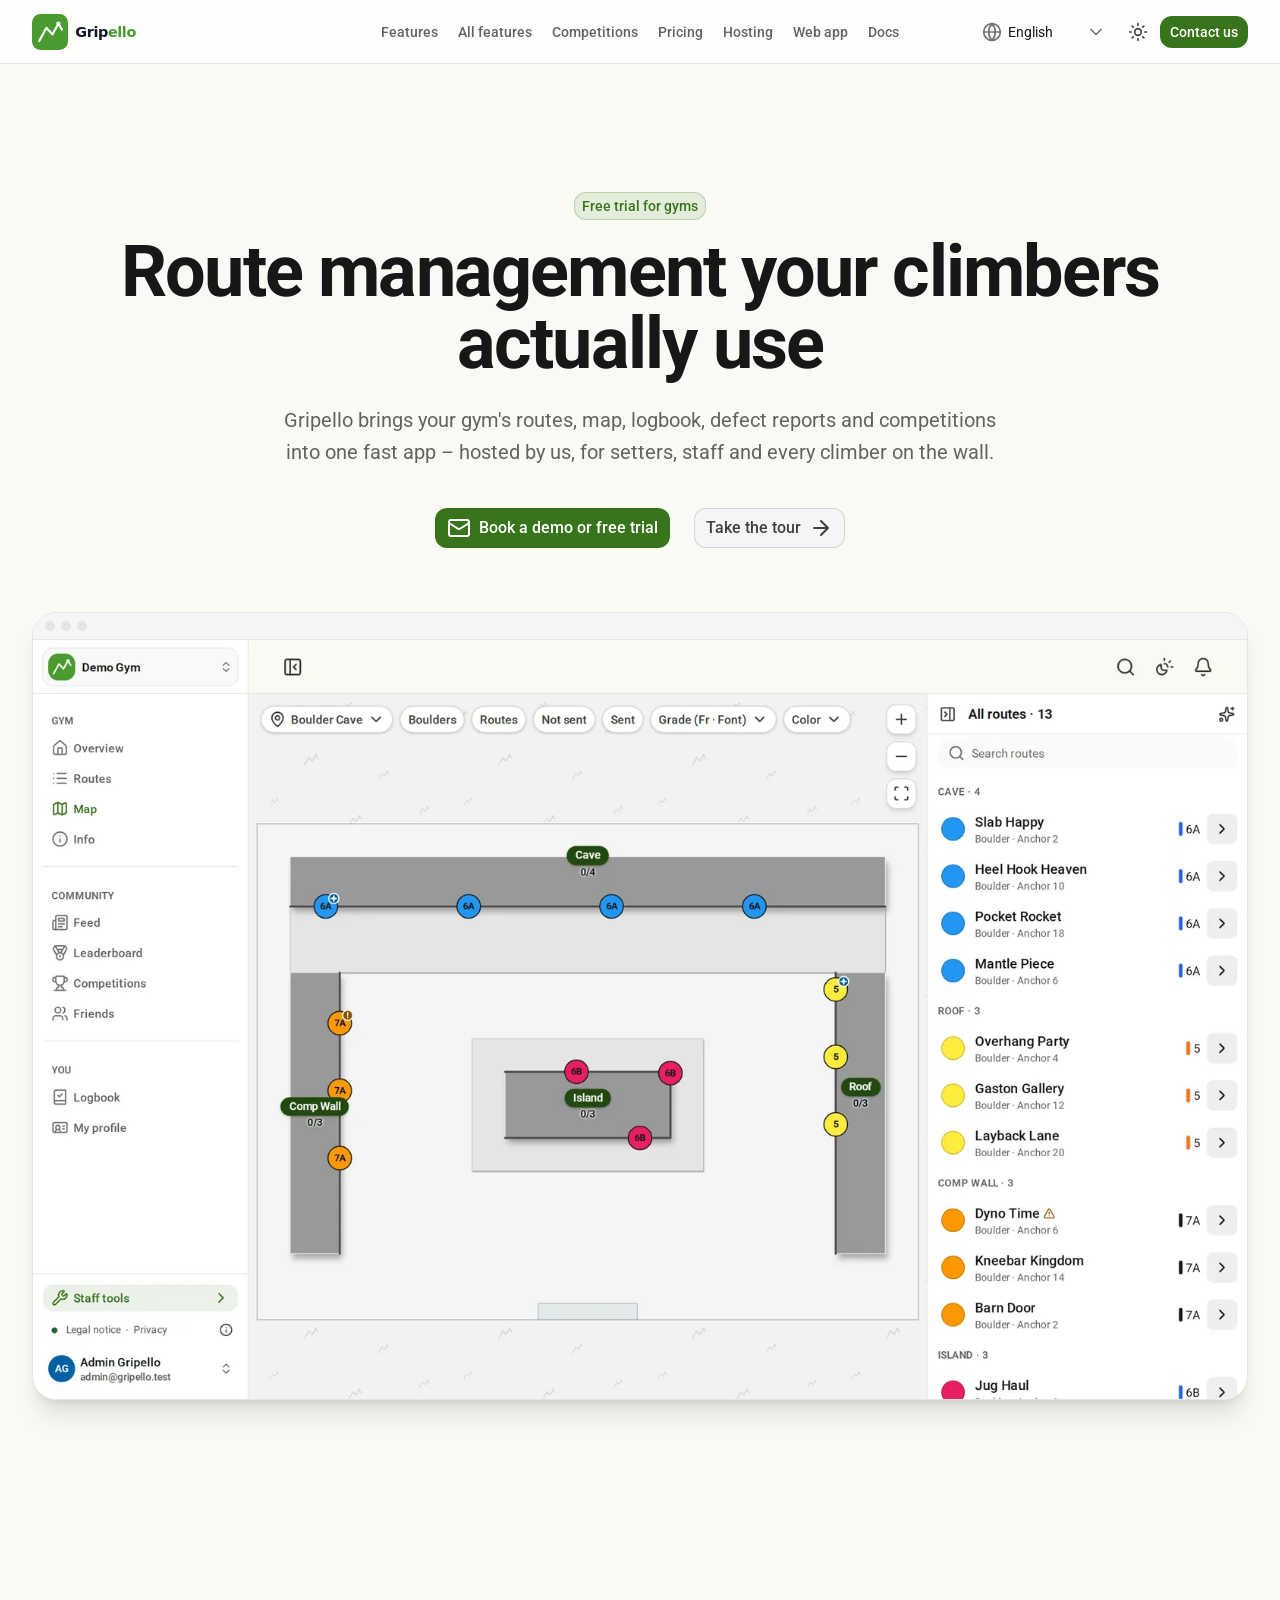
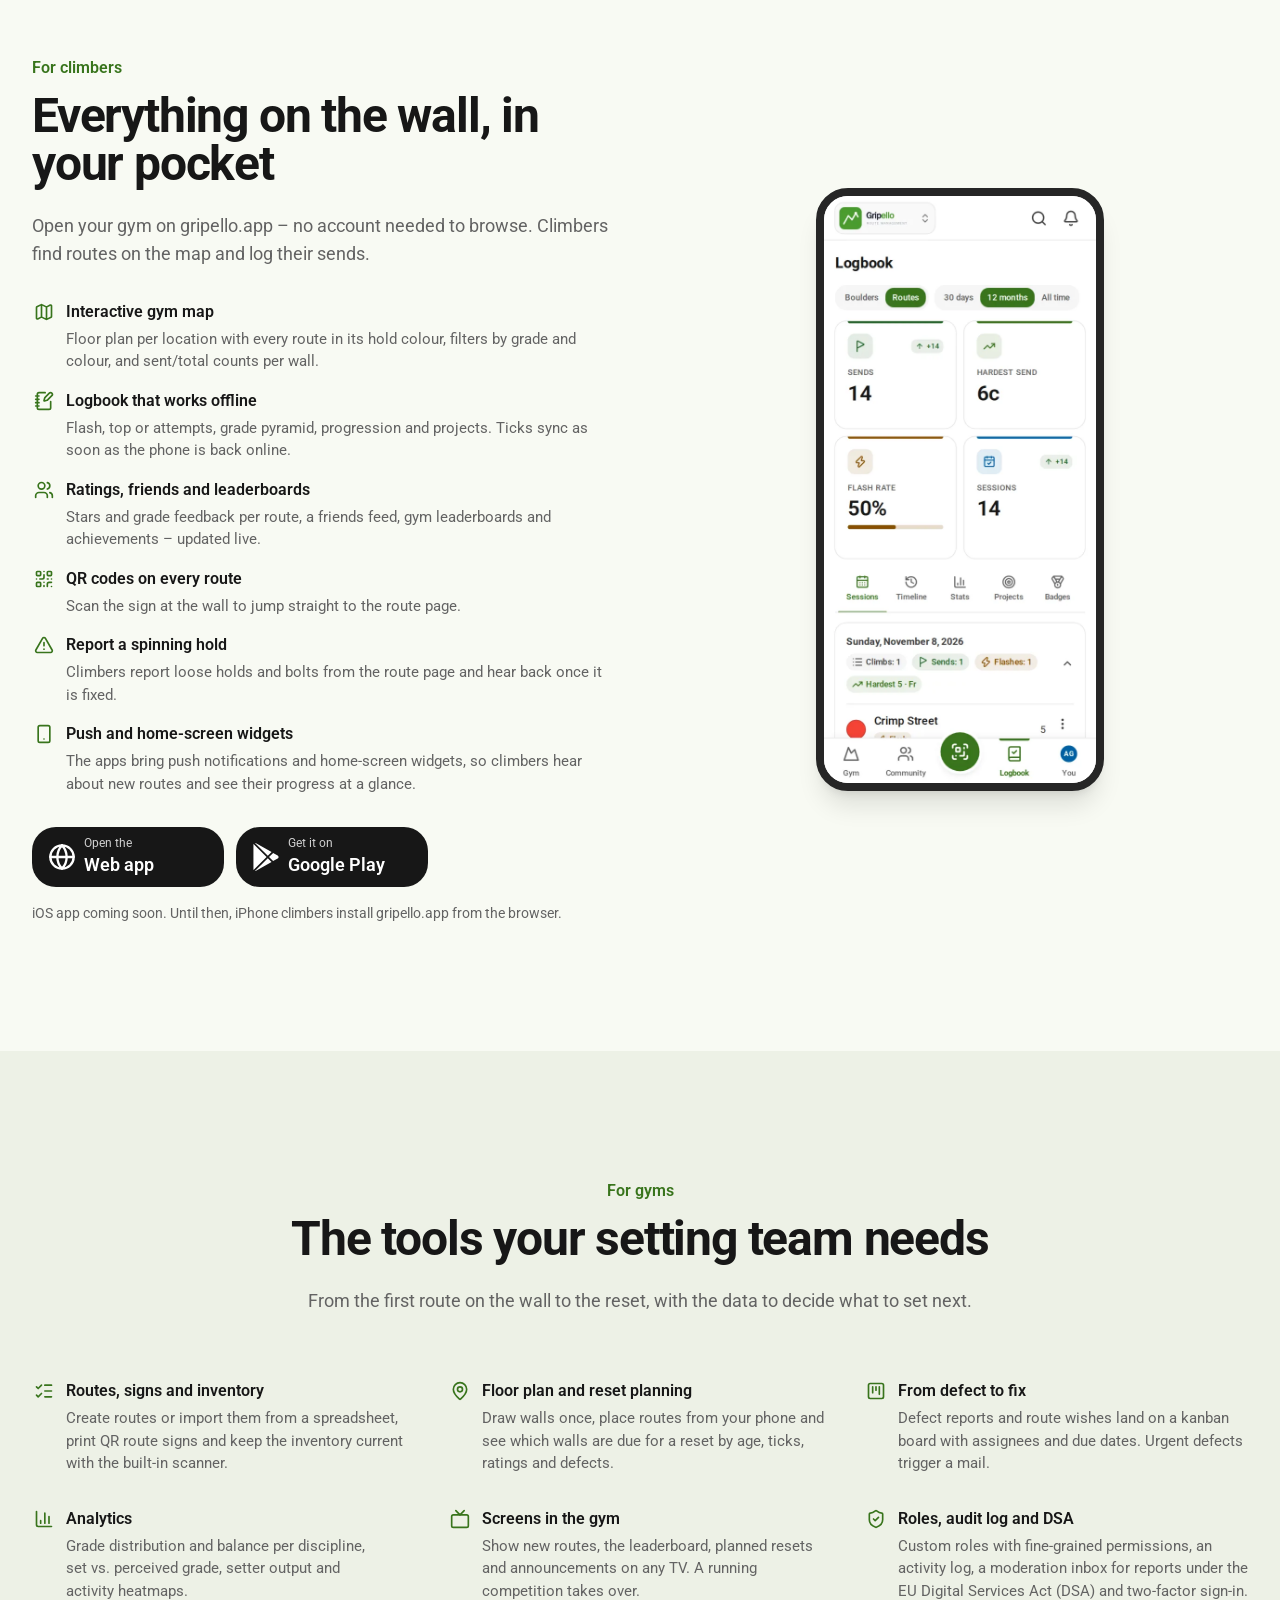
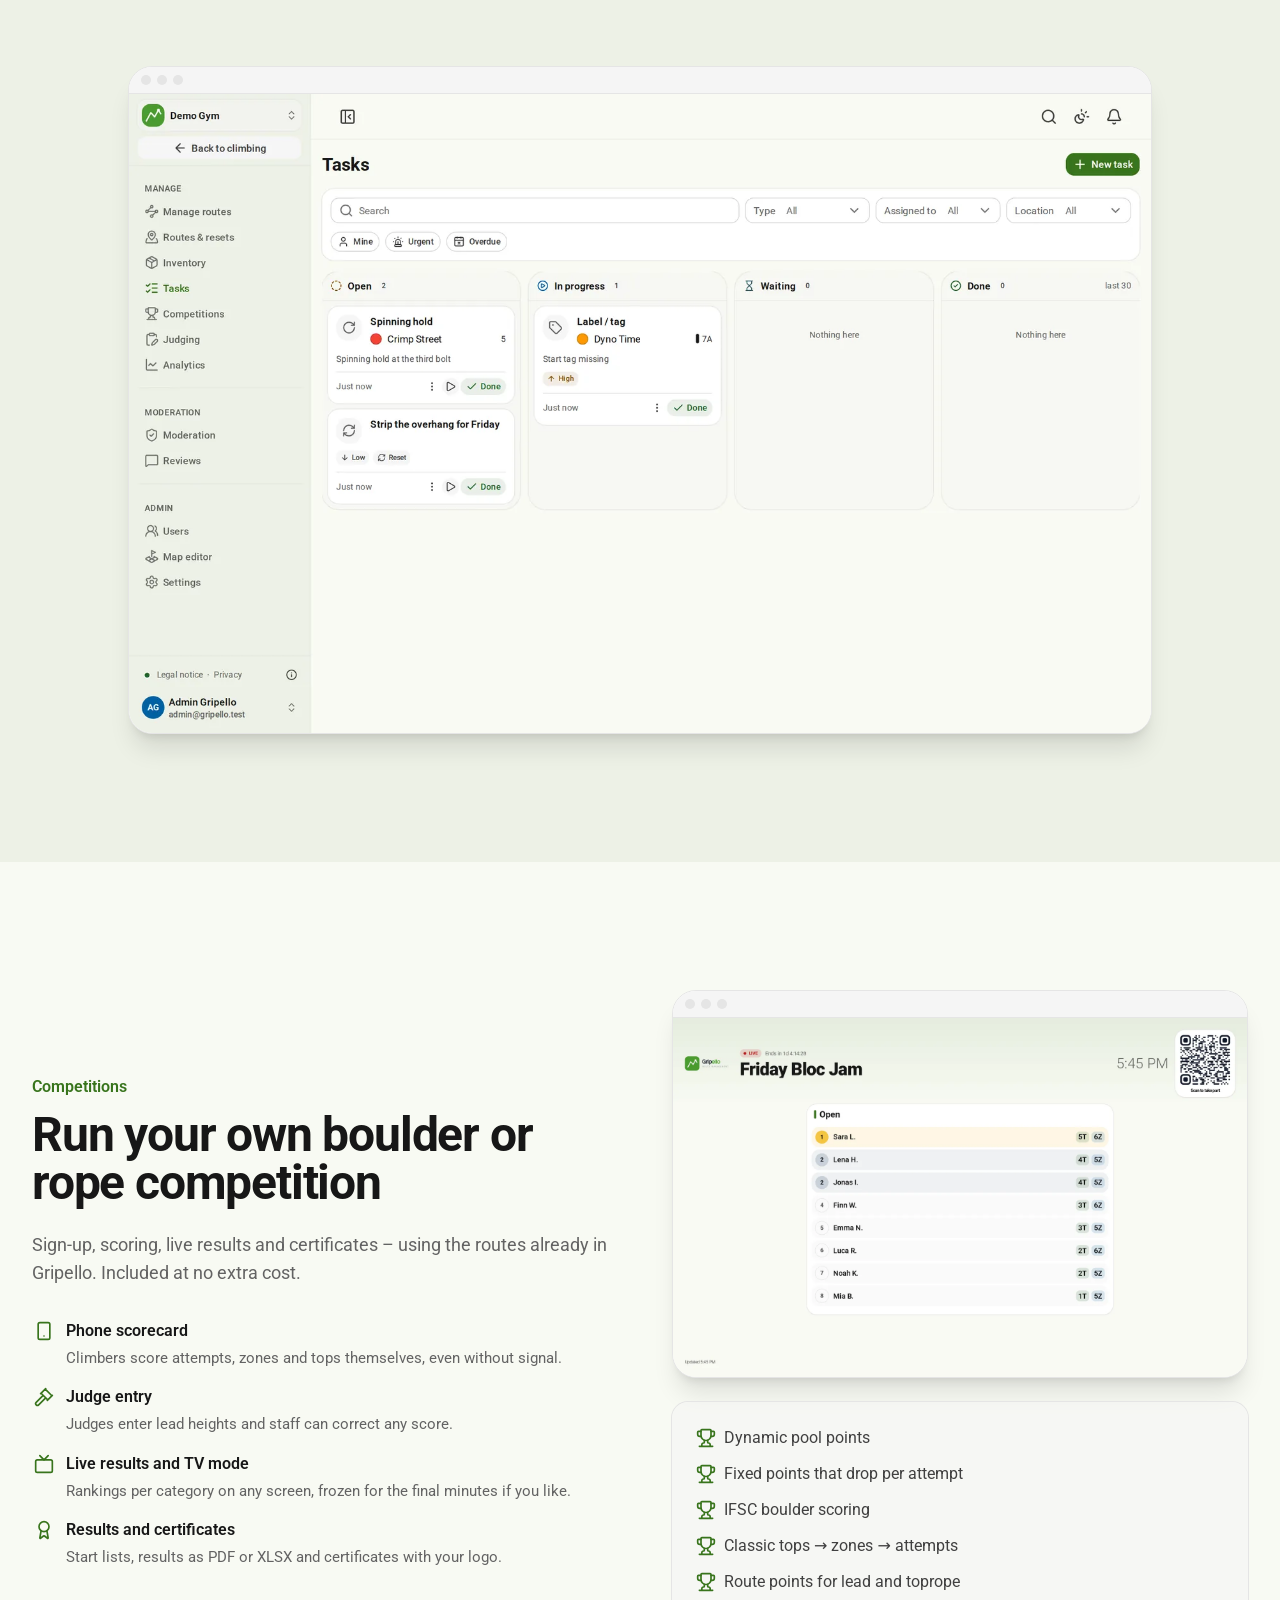
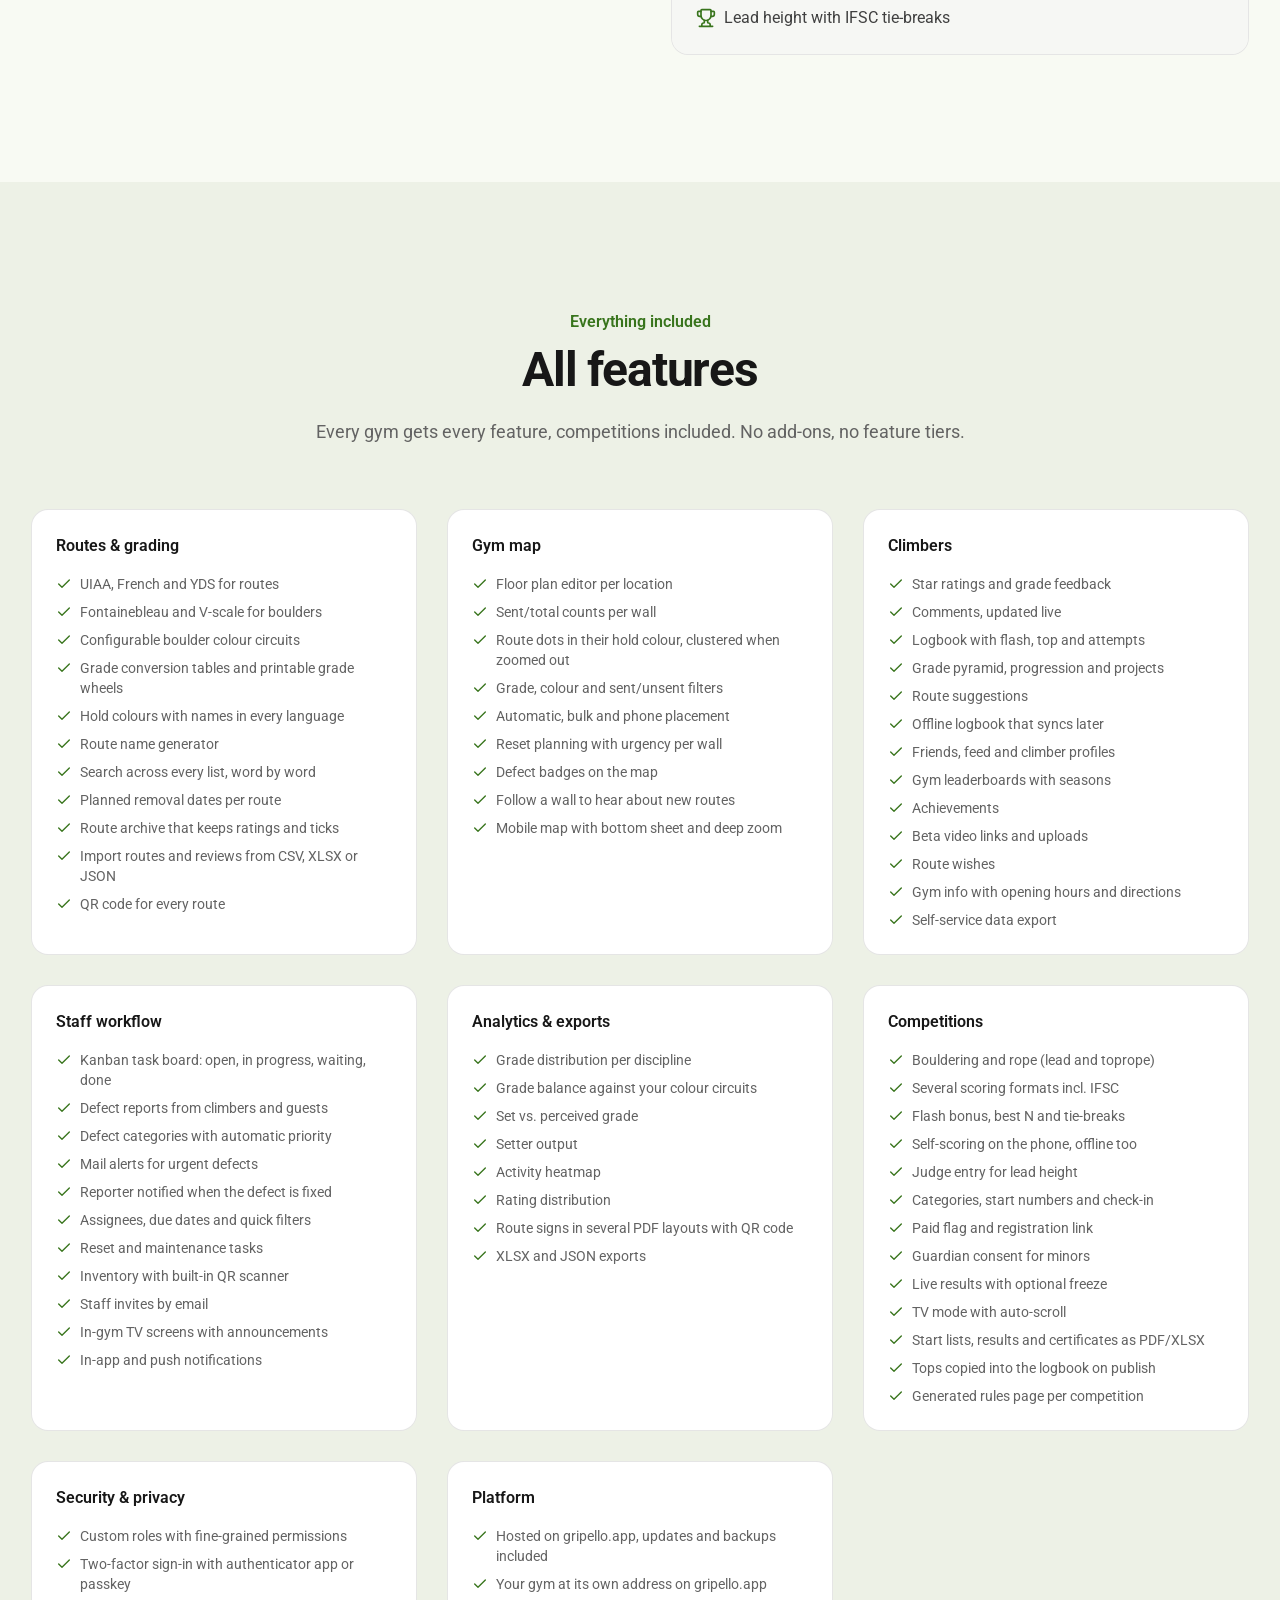
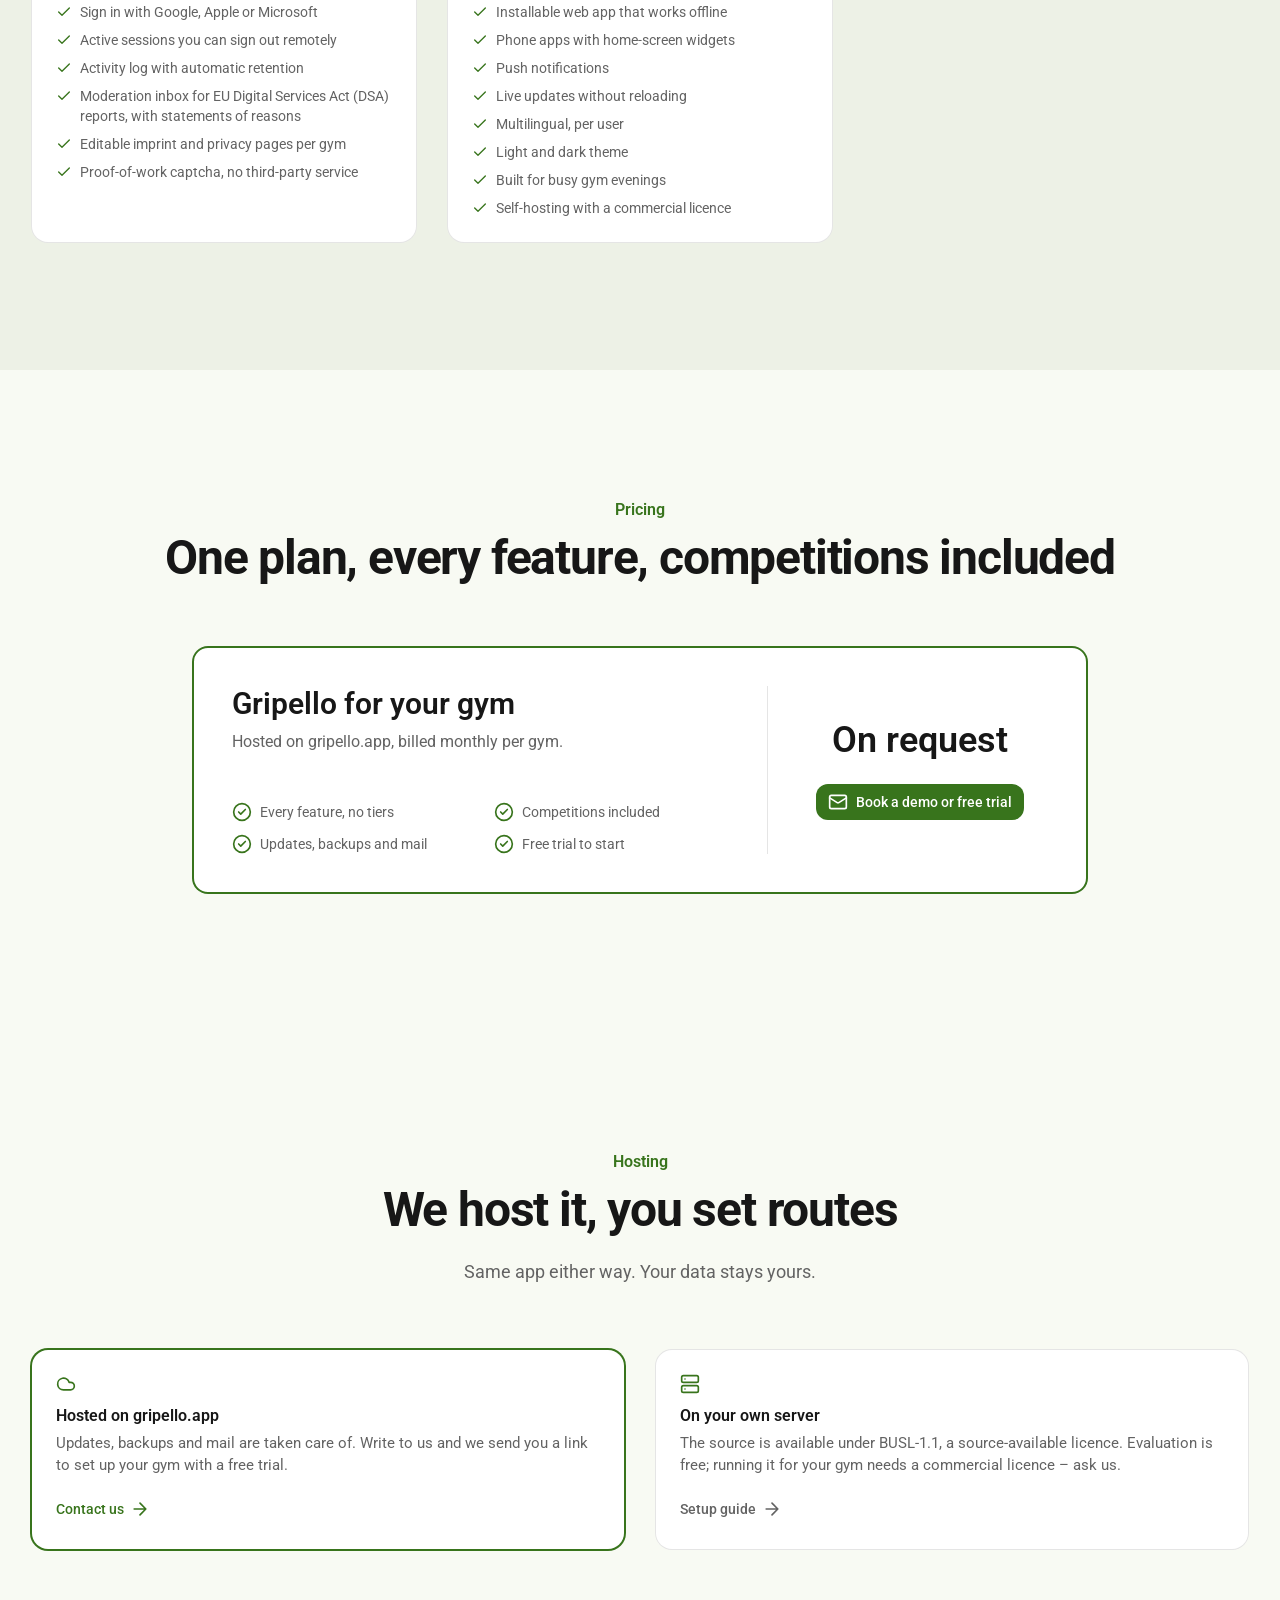
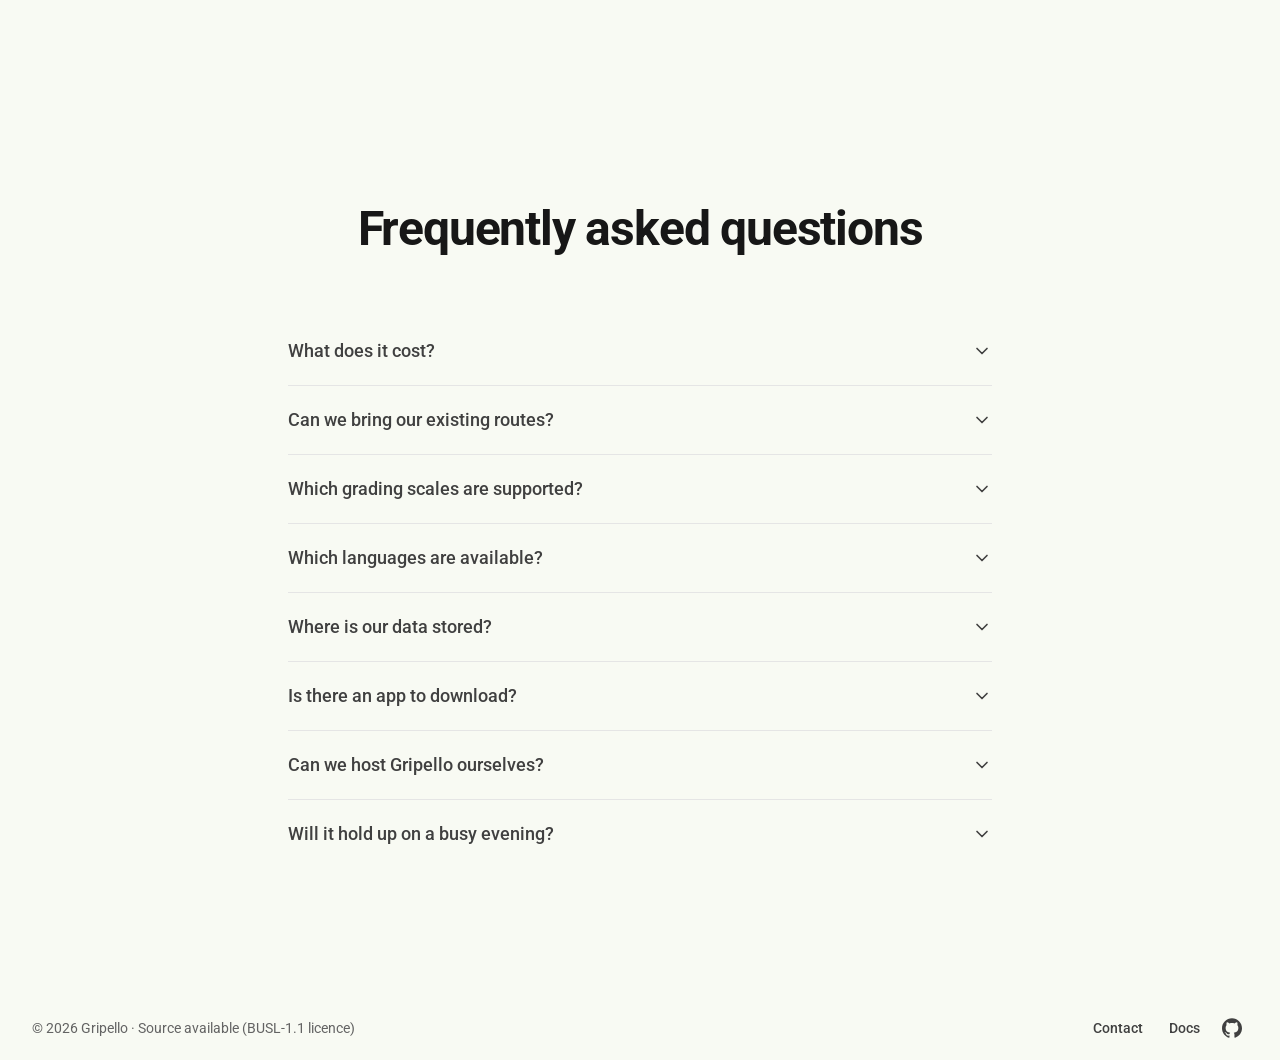
==== commit ebc4e91a: "deploy d1cbd4c49c8366bf62c2bfa3619890c8499c5e0a" ====
--- a/index.html
+++ b/index.html
@@ -1,4 +1,4 @@
-<!DOCTYPE html><html  lang="en-US"><head><meta charset="utf-8"><meta name="viewport" content="width=device-width, initial-scale=1"><title>Gripello – route management for climbing gyms</title><script type="importmap">{"imports":{"#entry":"/_nuxt/PjxcwyAq.js"}}</script><style id="nuxt-ui-colors">@layer theme {
+<!DOCTYPE html><html  lang="en-US"><head><meta charset="utf-8"><meta name="viewport" content="width=device-width, initial-scale=1"><title>Gripello – route management for climbing gyms</title><script type="importmap">{"imports":{"#entry":"/_nuxt/BlvbBuiV.js"}}</script><style id="nuxt-ui-colors">@layer theme {
   :root, :host {
   --ui-color-primary-50: var(--color-green-50, oklch(98.2% 0.018 155.826));
   --ui-color-primary-100: var(--color-green-100, oklch(96.2% 0.044 156.743));
@@ -94,4 +94,4 @@
   --ui-warning: var(--ui-color-warning-400);
   --ui-error: var(--ui-color-error-400);
   }
-}</style><link rel="stylesheet" href="/_nuxt/entry.DjXSbtZT.css" crossorigin><style>@layer base {:where(.i-lucide\:arrow-right){display:inline-block;width:1em;height:1em;background-color:currentColor;-webkit-mask-image:var(--svg);mask-image:var(--svg);-webkit-mask-repeat:no-repeat;mask-repeat:no-repeat;-webkit-mask-size:100% 100%;mask-size:100% 100%;--svg:url("data:image/svg+xml,%3Csvg xmlns='http://www.w3.org/2000/svg' viewBox='0 0 24 24' width='24' height='24'%3E%3Cpath fill='none' stroke='black' stroke-linecap='round' stroke-linejoin='round' stroke-width='2' d='M5 12h14m-7-7l7 7l-7 7'/%3E%3C/svg%3E")}:where(.i-lucide\:award){display:inline-block;width:1em;height:1em;background-color:currentColor;-webkit-mask-image:var(--svg);mask-image:var(--svg);-webkit-mask-repeat:no-repeat;mask-repeat:no-repeat;-webkit-mask-size:100% 100%;mask-size:100% 100%;--svg:url("data:image/svg+xml,%3Csvg xmlns='http://www.w3.org/2000/svg' viewBox='0 0 24 24' width='24' height='24'%3E%3Cg fill='none' stroke='black' stroke-linecap='round' stroke-linejoin='round' stroke-width='2'%3E%3Cpath d='m15.477 12.89l1.515 8.526a.5.5 0 0 1-.81.47l-3.58-2.687a1 1 0 0 0-1.197 0l-3.586 2.686a.5.5 0 0 1-.81-.469l1.514-8.526'/%3E%3Ccircle cx='12' cy='8' r='6'/%3E%3C/g%3E%3C/svg%3E")}:where(.i-lucide\:chart-column){display:inline-block;width:1em;height:1em;background-color:currentColor;-webkit-mask-image:var(--svg);mask-image:var(--svg);-webkit-mask-repeat:no-repeat;mask-repeat:no-repeat;-webkit-mask-size:100% 100%;mask-size:100% 100%;--svg:url("data:image/svg+xml,%3Csvg xmlns='http://www.w3.org/2000/svg' viewBox='0 0 24 24' width='24' height='24'%3E%3Cpath fill='none' stroke='black' stroke-linecap='round' stroke-linejoin='round' stroke-width='2' d='M3 3v16a2 2 0 0 0 2 2h16m-3-4V9m-5 8V5M8 17v-3'/%3E%3C/svg%3E")}:where(.i-lucide\:check){display:inline-block;width:1em;height:1em;background-color:currentColor;-webkit-mask-image:var(--svg);mask-image:var(--svg);-webkit-mask-repeat:no-repeat;mask-repeat:no-repeat;-webkit-mask-size:100% 100%;mask-size:100% 100%;--svg:url("data:image/svg+xml,%3Csvg xmlns='http://www.w3.org/2000/svg' viewBox='0 0 24 24' width='24' height='24'%3E%3Cpath fill='none' stroke='black' stroke-linecap='round' stroke-linejoin='round' stroke-width='2' d='M20 6L9 17l-5-5'/%3E%3C/svg%3E")}:where(.i-lucide\:chevron-down){display:inline-block;width:1em;height:1em;background-color:currentColor;-webkit-mask-image:var(--svg);mask-image:var(--svg);-webkit-mask-repeat:no-repeat;mask-repeat:no-repeat;-webkit-mask-size:100% 100%;mask-size:100% 100%;--svg:url("data:image/svg+xml,%3Csvg xmlns='http://www.w3.org/2000/svg' viewBox='0 0 24 24' width='24' height='24'%3E%3Cpath fill='none' stroke='black' stroke-linecap='round' stroke-linejoin='round' stroke-width='2' d='m6 9l6 6l6-6'/%3E%3C/svg%3E")}:where(.i-lucide\:cloud){display:inline-block;width:1em;height:1em;background-color:currentColor;-webkit-mask-image:var(--svg);mask-image:var(--svg);-webkit-mask-repeat:no-repeat;mask-repeat:no-repeat;-webkit-mask-size:100% 100%;mask-size:100% 100%;--svg:url("data:image/svg+xml,%3Csvg xmlns='http://www.w3.org/2000/svg' viewBox='0 0 24 24' width='24' height='24'%3E%3Cpath fill='none' stroke='black' stroke-linecap='round' stroke-linejoin='round' stroke-width='2' d='M17.5 19H9a7 7 0 1 1 6.71-9h1.79a4.5 4.5 0 1 1 0 9'/%3E%3C/svg%3E")}:where(.i-lucide\:gavel){display:inline-block;width:1em;height:1em;background-color:currentColor;-webkit-mask-image:var(--svg);mask-image:var(--svg);-webkit-mask-repeat:no-repeat;mask-repeat:no-repeat;-webkit-mask-size:100% 100%;mask-size:100% 100%;--svg:url("data:image/svg+xml,%3Csvg xmlns='http://www.w3.org/2000/svg' viewBox='0 0 24 24' width='24' height='24'%3E%3Cpath fill='none' stroke='black' stroke-linecap='round' stroke-linejoin='round' stroke-width='2' d='m14 13l-8.381 8.38a1 1 0 0 1-3.001-3l8.384-8.381M16 16l6-6m-.5.5l-8-8M8 8l6-6M8.5 7.5l8 8'/%3E%3C/svg%3E")}:where(.i-lucide\:globe){display:inline-block;width:1em;height:1em;background-color:currentColor;-webkit-mask-image:var(--svg);mask-image:var(--svg);-webkit-mask-repeat:no-repeat;mask-repeat:no-repeat;-webkit-mask-size:100% 100%;mask-size:100% 100%;--svg:url("data:image/svg+xml,%3Csvg xmlns='http://www.w3.org/2000/svg' viewBox='0 0 24 24' width='24' height='24'%3E%3Cg fill='none' stroke='black' stroke-linecap='round' stroke-linejoin='round' stroke-width='2'%3E%3Ccircle cx='12' cy='12' r='10'/%3E%3Cpath d='M12 2a14.5 14.5 0 0 0 0 20a14.5 14.5 0 0 0 0-20M2 12h20'/%3E%3C/g%3E%3C/svg%3E")}:where(.i-lucide\:list-checks){display:inline-block;width:1em;height:1em;background-color:currentColor;-webkit-mask-image:var(--svg);mask-image:var(--svg);-webkit-mask-repeat:no-repeat;mask-repeat:no-repeat;-webkit-mask-size:100% 100%;mask-size:100% 100%;--svg:url("data:image/svg+xml,%3Csvg xmlns='http://www.w3.org/2000/svg' viewBox='0 0 24 24' width='24' height='24'%3E%3Cpath fill='none' stroke='black' stroke-linecap='round' stroke-linejoin='round' stroke-width='2' d='M13 5h8m-8 7h8m-8 7h8M3 17l2 2l4-4M3 7l2 2l4-4'/%3E%3C/svg%3E")}:where(.i-lucide\:mail){display:inline-block;width:1em;height:1em;background-color:currentColor;-webkit-mask-image:var(--svg);mask-image:var(--svg);-webkit-mask-repeat:no-repeat;mask-repeat:no-repeat;-webkit-mask-size:100% 100%;mask-size:100% 100%;--svg:url("data:image/svg+xml,%3Csvg xmlns='http://www.w3.org/2000/svg' viewBox='0 0 24 24' width='24' height='24'%3E%3Cg fill='none' stroke='black' stroke-linecap='round' stroke-linejoin='round' stroke-width='2'%3E%3Cpath d='m22 7l-8.991 5.727a2 2 0 0 1-2.009 0L2 7'/%3E%3Crect width='20' height='16' x='2' y='4' rx='2'/%3E%3C/g%3E%3C/svg%3E")}:where(.i-lucide\:map){display:inline-block;width:1em;height:1em;background-color:currentColor;-webkit-mask-image:var(--svg);mask-image:var(--svg);-webkit-mask-repeat:no-repeat;mask-repeat:no-repeat;-webkit-mask-size:100% 100%;mask-size:100% 100%;--svg:url("data:image/svg+xml,%3Csvg xmlns='http://www.w3.org/2000/svg' viewBox='0 0 24 24' width='24' height='24'%3E%3Cpath fill='none' stroke='black' stroke-linecap='round' stroke-linejoin='round' stroke-width='2' d='M14.106 5.553a2 2 0 0 0 1.788 0l3.659-1.83A1 1 0 0 1 21 4.619v12.764a1 1 0 0 1-.553.894l-4.553 2.277a2 2 0 0 1-1.788 0l-4.212-2.106a2 2 0 0 0-1.788 0l-3.659 1.83A1 1 0 0 1 3 19.381V6.618a1 1 0 0 1 .553-.894l4.553-2.277a2 2 0 0 1 1.788 0zm.894.211v15M9 3.236v15'/%3E%3C/svg%3E")}:where(.i-lucide\:map-pin){display:inline-block;width:1em;height:1em;background-color:currentColor;-webkit-mask-image:var(--svg);mask-image:var(--svg);-webkit-mask-repeat:no-repeat;mask-repeat:no-repeat;-webkit-mask-size:100% 100%;mask-size:100% 100%;--svg:url("data:image/svg+xml,%3Csvg xmlns='http://www.w3.org/2000/svg' viewBox='0 0 24 24' width='24' height='24'%3E%3Cg fill='none' stroke='black' stroke-linecap='round' stroke-linejoin='round' stroke-width='2'%3E%3Cpath d='M20 10c0 4.993-5.539 10.193-7.399 11.799a1 1 0 0 1-1.202 0C9.539 20.193 4 14.993 4 10a8 8 0 0 1 16 0'/%3E%3Ccircle cx='12' cy='10' r='3'/%3E%3C/g%3E%3C/svg%3E")}:where(.i-lucide\:menu){display:inline-block;width:1em;height:1em;background-color:currentColor;-webkit-mask-image:var(--svg);mask-image:var(--svg);-webkit-mask-repeat:no-repeat;mask-repeat:no-repeat;-webkit-mask-size:100% 100%;mask-size:100% 100%;--svg:url("data:image/svg+xml,%3Csvg xmlns='http://www.w3.org/2000/svg' viewBox='0 0 24 24' width='24' height='24'%3E%3Cpath fill='none' stroke='black' stroke-linecap='round' stroke-linejoin='round' stroke-width='2' d='M4 5h16M4 12h16M4 19h16'/%3E%3C/svg%3E")}:where(.i-lucide\:minus){display:inline-block;width:1em;height:1em;background-color:currentColor;-webkit-mask-image:var(--svg);mask-image:var(--svg);-webkit-mask-repeat:no-repeat;mask-repeat:no-repeat;-webkit-mask-size:100% 100%;mask-size:100% 100%;--svg:url("data:image/svg+xml,%3Csvg xmlns='http://www.w3.org/2000/svg' viewBox='0 0 24 24' width='24' height='24'%3E%3Cpath fill='none' stroke='black' stroke-linecap='round' stroke-linejoin='round' stroke-width='2' d='M5 12h14'/%3E%3C/svg%3E")}:where(.i-lucide\:moon){display:inline-block;width:1em;height:1em;background-color:currentColor;-webkit-mask-image:var(--svg);mask-image:var(--svg);-webkit-mask-repeat:no-repeat;mask-repeat:no-repeat;-webkit-mask-size:100% 100%;mask-size:100% 100%;--svg:url("data:image/svg+xml,%3Csvg xmlns='http://www.w3.org/2000/svg' viewBox='0 0 24 24' width='24' height='24'%3E%3Cpath fill='none' stroke='black' stroke-linecap='round' stroke-linejoin='round' stroke-width='2' d='M20.985 12.486a9 9 0 1 1-9.473-9.472c.405-.022.617.46.402.803a6 6 0 0 0 8.268 8.268c.344-.215.825-.004.803.401'/%3E%3C/svg%3E")}:where(.i-lucide\:notebook-pen){display:inline-block;width:1em;height:1em;background-color:currentColor;-webkit-mask-image:var(--svg);mask-image:var(--svg);-webkit-mask-repeat:no-repeat;mask-repeat:no-repeat;-webkit-mask-size:100% 100%;mask-size:100% 100%;--svg:url("data:image/svg+xml,%3Csvg xmlns='http://www.w3.org/2000/svg' viewBox='0 0 24 24' width='24' height='24'%3E%3Cg fill='none' stroke='black' stroke-linecap='round' stroke-linejoin='round' stroke-width='2'%3E%3Cpath d='M13.4 2H6a2 2 0 0 0-2 2v16a2 2 0 0 0 2 2h12a2 2 0 0 0 2-2v-7.4M2 6h4m-4 4h4m-4 4h4m-4 4h4'/%3E%3Cpath d='M21.378 5.626a1 1 0 1 0-3.004-3.004l-5.01 5.012a2 2 0 0 0-.506.854l-.837 2.87a.5.5 0 0 0 .62.62l2.87-.837a2 2 0 0 0 .854-.506z'/%3E%3C/g%3E%3C/svg%3E")}:where(.i-lucide\:qr-code){display:inline-block;width:1em;height:1em;background-color:currentColor;-webkit-mask-image:var(--svg);mask-image:var(--svg);-webkit-mask-repeat:no-repeat;mask-repeat:no-repeat;-webkit-mask-size:100% 100%;mask-size:100% 100%;--svg:url("data:image/svg+xml,%3Csvg xmlns='http://www.w3.org/2000/svg' viewBox='0 0 24 24' width='24' height='24'%3E%3Cg fill='none' stroke='black' stroke-linecap='round' stroke-linejoin='round' stroke-width='2'%3E%3Crect width='5' height='5' x='3' y='3' rx='1'/%3E%3Crect width='5' height='5' x='16' y='3' rx='1'/%3E%3Crect width='5' height='5' x='3' y='16' rx='1'/%3E%3Cpath d='M21 16h-3a2 2 0 0 0-2 2v3m5 0v.01M12 7v3a2 2 0 0 1-2 2H7m-4 0h.01M12 3h.01M12 16v.01M16 12h1m4 0v.01M12 21v-1'/%3E%3C/g%3E%3C/svg%3E")}:where(.i-lucide\:server){display:inline-block;width:1em;height:1em;background-color:currentColor;-webkit-mask-image:var(--svg);mask-image:var(--svg);-webkit-mask-repeat:no-repeat;mask-repeat:no-repeat;-webkit-mask-size:100% 100%;mask-size:100% 100%;--svg:url("data:image/svg+xml,%3Csvg xmlns='http://www.w3.org/2000/svg' viewBox='0 0 24 24' width='24' height='24'%3E%3Cg fill='none' stroke='black' stroke-linecap='round' stroke-linejoin='round' stroke-width='2'%3E%3Crect width='20' height='8' x='2' y='2' rx='2' ry='2'/%3E%3Crect width='20' height='8' x='2' y='14' rx='2' ry='2'/%3E%3Cpath d='M6 6h.01M6 18h.01'/%3E%3C/g%3E%3C/svg%3E")}:where(.i-lucide\:shield-check){display:inline-block;width:1em;height:1em;background-color:currentColor;-webkit-mask-image:var(--svg);mask-image:var(--svg);-webkit-mask-repeat:no-repeat;mask-repeat:no-repeat;-webkit-mask-size:100% 100%;mask-size:100% 100%;--svg:url("data:image/svg+xml,%3Csvg xmlns='http://www.w3.org/2000/svg' viewBox='0 0 24 24' width='24' height='24'%3E%3Cg fill='none' stroke='black' stroke-linecap='round' stroke-linejoin='round' stroke-width='2'%3E%3Cpath d='M20 13c0 5-3.5 7.5-7.66 8.95a1 1 0 0 1-.67-.01C7.5 20.5 4 18 4 13V6a1 1 0 0 1 1-1c2 0 4.5-1.2 6.24-2.72a1.17 1.17 0 0 1 1.52 0C14.51 3.81 17 5 19 5a1 1 0 0 1 1 1z'/%3E%3Cpath d='m9 12l2 2l4-4'/%3E%3C/g%3E%3C/svg%3E")}:where(.i-lucide\:smartphone){display:inline-block;width:1em;height:1em;background-color:currentColor;-webkit-mask-image:var(--svg);mask-image:var(--svg);-webkit-mask-repeat:no-repeat;mask-repeat:no-repeat;-webkit-mask-size:100% 100%;mask-size:100% 100%;--svg:url("data:image/svg+xml,%3Csvg xmlns='http://www.w3.org/2000/svg' viewBox='0 0 24 24' width='24' height='24'%3E%3Cg fill='none' stroke='black' stroke-linecap='round' stroke-linejoin='round' stroke-width='2'%3E%3Crect width='14' height='20' x='5' y='2' rx='2' ry='2'/%3E%3Cpath d='M12 18h.01'/%3E%3C/g%3E%3C/svg%3E")}:where(.i-lucide\:square-kanban){display:inline-block;width:1em;height:1em;background-color:currentColor;-webkit-mask-image:var(--svg);mask-image:var(--svg);-webkit-mask-repeat:no-repeat;mask-repeat:no-repeat;-webkit-mask-size:100% 100%;mask-size:100% 100%;--svg:url("data:image/svg+xml,%3Csvg xmlns='http://www.w3.org/2000/svg' viewBox='0 0 24 24' width='24' height='24'%3E%3Cg fill='none' stroke='black' stroke-linecap='round' stroke-linejoin='round' stroke-width='2'%3E%3Crect width='18' height='18' x='3' y='3' rx='2'/%3E%3Cpath d='M8 7v7m4-7v4m4-4v9'/%3E%3C/g%3E%3C/svg%3E")}:where(.i-lucide\:sun){display:inline-block;width:1em;height:1em;background-color:currentColor;-webkit-mask-image:var(--svg);mask-image:var(--svg);-webkit-mask-repeat:no-repeat;mask-repeat:no-repeat;-webkit-mask-size:100% 100%;mask-size:100% 100%;--svg:url("data:image/svg+xml,%3Csvg xmlns='http://www.w3.org/2000/svg' viewBox='0 0 24 24' width='24' height='24'%3E%3Cg fill='none' stroke='black' stroke-linecap='round' stroke-linejoin='round' stroke-width='2'%3E%3Ccircle cx='12' cy='12' r='4'/%3E%3Cpath d='M12 2v2m0 16v2M4.93 4.93l1.41 1.41m11.32 11.32l1.41 1.41M2 12h2m16 0h2M6.34 17.66l-1.41 1.41M19.07 4.93l-1.41 1.41'/%3E%3C/g%3E%3C/svg%3E")}:where(.i-lucide\:triangle-alert){display:inline-block;width:1em;height:1em;background-color:currentColor;-webkit-mask-image:var(--svg);mask-image:var(--svg);-webkit-mask-repeat:no-repeat;mask-repeat:no-repeat;-webkit-mask-size:100% 100%;mask-size:100% 100%;--svg:url("data:image/svg+xml,%3Csvg xmlns='http://www.w3.org/2000/svg' viewBox='0 0 24 24' width='24' height='24'%3E%3Cpath fill='none' stroke='black' stroke-linecap='round' stroke-linejoin='round' stroke-width='2' d='m21.73 18l-8-14a2 2 0 0 0-3.48 0l-8 14A2 2 0 0 0 4 21h16a2 2 0 0 0 1.73-3M12 9v4m0 4h.01'/%3E%3C/svg%3E")}:where(.i-lucide\:trophy){display:inline-block;width:1em;height:1em;background-color:currentColor;-webkit-mask-image:var(--svg);mask-image:var(--svg);-webkit-mask-repeat:no-repeat;mask-repeat:no-repeat;-webkit-mask-size:100% 100%;mask-size:100% 100%;--svg:url("data:image/svg+xml,%3Csvg xmlns='http://www.w3.org/2000/svg' viewBox='0 0 24 24' width='24' height='24'%3E%3Cg fill='none' stroke='black' stroke-linecap='round' stroke-linejoin='round' stroke-width='2'%3E%3Cpath d='M10 14.66V17a1 1 0 0 1-1 1a2 2 0 0 0-2 2v2m7-7.34V17a1 1 0 0 0 1 1a2 2 0 0 1 2 2v2m.916-12H19.5A2.5 2.5 0 0 0 22 7.5V5a1 1 0 0 0-1-1h-3M4 22h16'/%3E%3Cpath d='M6 9a6 6 0 0 0 12 0V3a1 1 0 0 0-1-1H7a1 1 0 0 0-1 1z'/%3E%3Cpath d='M6.084 10H4.5A2.5 2.5 0 0 1 2 7.5V5a1 1 0 0 1 1-1h3'/%3E%3C/g%3E%3C/svg%3E")}:where(.i-lucide\:tv){display:inline-block;width:1em;height:1em;background-color:currentColor;-webkit-mask-image:var(--svg);mask-image:var(--svg);-webkit-mask-repeat:no-repeat;mask-repeat:no-repeat;-webkit-mask-size:100% 100%;mask-size:100% 100%;--svg:url("data:image/svg+xml,%3Csvg xmlns='http://www.w3.org/2000/svg' viewBox='0 0 24 24' width='24' height='24'%3E%3Cg fill='none' stroke='black' stroke-linecap='round' stroke-linejoin='round' stroke-width='2'%3E%3Cpath d='m17 2l-5 5l-5-5'/%3E%3Crect width='20' height='15' x='2' y='7' rx='2'/%3E%3C/g%3E%3C/svg%3E")}:where(.i-lucide\:users){display:inline-block;width:1em;height:1em;background-color:currentColor;-webkit-mask-image:var(--svg);mask-image:var(--svg);-webkit-mask-repeat:no-repeat;mask-repeat:no-repeat;-webkit-mask-size:100% 100%;mask-size:100% 100%;--svg:url("data:image/svg+xml,%3Csvg xmlns='http://www.w3.org/2000/svg' viewBox='0 0 24 24' width='24' height='24'%3E%3Cg fill='none' stroke='black' stroke-linecap='round' stroke-linejoin='round' stroke-width='2'%3E%3Cpath d='M16 21v-2a4 4 0 0 0-4-4H6a4 4 0 0 0-4 4v2M16 3.128a4 4 0 0 1 0 7.744M22 21v-2a4 4 0 0 0-3-3.87'/%3E%3Ccircle cx='9' cy='7' r='4'/%3E%3C/g%3E%3C/svg%3E")}:where(.i-simple-icons\:apple){display:inline-block;width:1em;height:1em;background-color:currentColor;-webkit-mask-image:var(--svg);mask-image:var(--svg);-webkit-mask-repeat:no-repeat;mask-repeat:no-repeat;-webkit-mask-size:100% 100%;mask-size:100% 100%;--svg:url("data:image/svg+xml,%3Csvg xmlns='http://www.w3.org/2000/svg' viewBox='0 0 24 24' width='24' height='24'%3E%3Cpath fill='black' d='M12.152 6.896c-.948 0-2.415-1.078-3.96-1.04c-2.04.027-3.91 1.183-4.961 3.014c-2.117 3.675-.546 9.103 1.519 12.09c1.013 1.454 2.208 3.09 3.792 3.039c1.52-.065 2.09-.987 3.935-.987c1.831 0 2.35.987 3.96.948c1.637-.026 2.676-1.48 3.676-2.948c1.156-1.688 1.636-3.325 1.662-3.415c-.039-.013-3.182-1.221-3.22-4.857c-.026-3.04 2.48-4.494 2.597-4.559c-1.429-2.09-3.623-2.324-4.39-2.376c-2-.156-3.675 1.09-4.61 1.09zM15.53 3.83c.843-1.012 1.4-2.427 1.245-3.83c-1.207.052-2.662.805-3.532 1.818c-.78.896-1.454 2.338-1.273 3.714c1.338.104 2.715-.688 3.559-1.701'/%3E%3C/svg%3E")}:where(.i-simple-icons\:github){display:inline-block;width:1em;height:1em;background-color:currentColor;-webkit-mask-image:var(--svg);mask-image:var(--svg);-webkit-mask-repeat:no-repeat;mask-repeat:no-repeat;-webkit-mask-size:100% 100%;mask-size:100% 100%;--svg:url("data:image/svg+xml,%3Csvg xmlns='http://www.w3.org/2000/svg' viewBox='0 0 24 24' width='24' height='24'%3E%3Cpath fill='black' d='M12 .297c-6.63 0-12 5.373-12 12c0 5.303 3.438 9.8 8.205 11.385c.6.113.82-.258.82-.577c0-.285-.01-1.04-.015-2.04c-3.338.724-4.042-1.61-4.042-1.61C4.422 18.07 3.633 17.7 3.633 17.7c-1.087-.744.084-.729.084-.729c1.205.084 1.838 1.236 1.838 1.236c1.07 1.835 2.809 1.305 3.495.998c.108-.776.417-1.305.76-1.605c-2.665-.3-5.466-1.332-5.466-5.93c0-1.31.465-2.38 1.235-3.22c-.135-.303-.54-1.523.105-3.176c0 0 1.005-.322 3.3 1.23c.96-.267 1.98-.399 3-.405c1.02.006 2.04.138 3 .405c2.28-1.552 3.285-1.23 3.285-1.23c.645 1.653.24 2.873.12 3.176c.765.84 1.23 1.91 1.23 3.22c0 4.61-2.805 5.625-5.475 5.92c.42.36.81 1.096.81 2.22c0 1.606-.015 2.896-.015 3.286c0 .315.21.69.825.57C20.565 22.092 24 17.592 24 12.297c0-6.627-5.373-12-12-12'/%3E%3C/svg%3E")}:where(.i-simple-icons\:googleplay){display:inline-block;width:1em;height:1em;background-color:currentColor;-webkit-mask-image:var(--svg);mask-image:var(--svg);-webkit-mask-repeat:no-repeat;mask-repeat:no-repeat;-webkit-mask-size:100% 100%;mask-size:100% 100%;--svg:url("data:image/svg+xml,%3Csvg xmlns='http://www.w3.org/2000/svg' viewBox='0 0 24 24' width='24' height='24'%3E%3Cpath fill='black' d='m22.018 13.298l-3.919 2.218l-3.515-3.493l3.543-3.521l3.891 2.202a1.49 1.49 0 0 1 0 2.594M1.337.924a1.5 1.5 0 0 0-.112.568v21.017c0 .217.045.419.124.6l11.155-11.087zm12.207 10.065l3.258-3.238L3.45.195a1.47 1.47 0 0 0-.946-.179zm0 2.067l-11 10.933c.298.036.612-.016.906-.183l13.324-7.54z'/%3E%3C/svg%3E")}}</style><link rel="modulepreload" as="script" crossorigin href="/_nuxt/PjxcwyAq.js"><link rel="modulepreload" as="script" crossorigin href="/_nuxt/BFiMolje.js"><link rel="modulepreload" as="script" crossorigin href="/_nuxt/c42nfjCi.js"><link rel="modulepreload" as="script" crossorigin href="/_nuxt/Co9BYDOt.js"><link rel="modulepreload" as="script" crossorigin href="/_nuxt/D3vth4sm.js"><link rel="modulepreload" as="script" crossorigin href="/_nuxt/DTptdBUf.js"><link rel="modulepreload" as="script" crossorigin href="/_nuxt/BS5a79Kw.js"><link rel="modulepreload" as="script" crossorigin href="/_nuxt/Cere1bO-.js"><script type="module" src="/_nuxt/PjxcwyAq.js" crossorigin></script><link rel="prefetch" as="script" crossorigin href="/_nuxt/FCrYqPBM.js"><link rel="prefetch" as="script" crossorigin href="/_nuxt/utzy3kHZ.js"><link rel="prefetch" as="script" crossorigin href="/_nuxt/CWciJ05S.js"><link rel="prefetch" as="script" crossorigin href="/_nuxt/BCnNLjVG.js"><link rel="prefetch" as="script" crossorigin href="/_nuxt/DT6--rL7.js"><link rel="prefetch" as="style" crossorigin href="/_nuxt/error-404.DpKY_dMl.css"><link rel="prefetch" as="script" crossorigin href="/_nuxt/B7je9bDF.js"><link rel="prefetch" as="script" crossorigin href="/_nuxt/BDNMzG2s.js"><link rel="prefetch" as="style" crossorigin href="/_nuxt/error-500.CmR4p1fc.css"><link rel="prefetch" as="script" crossorigin href="/_nuxt/DY1qE9hA.js"><link rel="icon" href="/favicon.ico"><link rel="apple-touch-icon" href="/apple-touch-icon.png"><link id="i18n-xd" rel="alternate" href="https://gripello.com" hreflang="x-default"><link id="i18n-alt-en" rel="alternate" href="https://gripello.com" hreflang="en"><link id="i18n-alt-en-US" rel="alternate" href="https://gripello.com" hreflang="en-US"><link id="i18n-alt-de" rel="alternate" href="https://gripello.com/de" hreflang="de"><link id="i18n-alt-de-DE" rel="alternate" href="https://gripello.com/de" hreflang="de-DE"><link id="i18n-can" rel="canonical" href="https://gripello.com"><meta id="i18n-og-url" property="og:url" content="https://gripello.com"><meta id="i18n-og" property="og:locale" content="en_US"><meta id="i18n-og-alt-de-DE" property="og:locale:alternate" content="de_DE"><meta name="description" content="Hosted route management for climbing and bouldering gyms: gym map, logbook, ratings, task board, analytics and competitions on gripello.app."><meta property="og:title" content="Gripello – route management for climbing gyms"><meta property="og:description" content="Hosted route management for climbing and bouldering gyms: gym map, logbook, ratings, task board, analytics and competitions on gripello.app."><meta property="og:image" content="https://gripello.com/icon.png"><script>"use strict";(()=>{const o=window,e=document.documentElement,c=["dark","light"],s=getStorageValue("localStorage","nuxt-color-mode")||"system";let r=s==="system"?f():s;const l=e.getAttribute("data-color-mode-forced");l&&(r=l),i(r),o["__NUXT_COLOR_MODE__"]={preference:s,value:r,getColorScheme:f,addColorScheme:i,removeColorScheme:d};function i(t){const a=""+t+"",n="";e.classList?e.classList.add(a):e.className+=" "+a,n&&e.setAttribute("data-"+n,t)}function d(t){const a=""+t+"",n="";e.classList?e.classList.remove(a):e.className=e.className.replace(new RegExp(a,"g"),""),n&&e.removeAttribute("data-"+n)}function u(t){return o.matchMedia("(prefers-color-scheme"+t+")")}function f(){if(o.matchMedia&&u("").media!=="not all"){for(const t of c)if(u(":"+t).matches)return t}return"light"}})();function getStorageValue(o,e){switch(o){case"localStorage":try{return window.localStorage.getItem(e)}catch{return null}case"sessionStorage":try{return window.sessionStorage.getItem(e)}catch{return null}case"cookie":try{return getCookie(e)}catch{return null}default:return null}}function getCookie(o){const c=("; "+window.document.cookie).split("; "+o+"=");if(c.length===2){const s=c.pop();return s?s.split(";").shift():null}}</script></head><body><div id="__nuxt" class="isolate"><!--[--><!--[--><!--[--><!--[--><!--[--><a href="#main-content" class="skip-link">Skip to content</a><!--[--><!----><!----><!----><header data-slot="root" class="bg-default/75 backdrop-blur-sm border-b border-default h-(--ui-header-height) sticky top-0 z-50"><!--[--><!--]--><div class="w-full max-w-(--ui-container) mx-auto px-4 sm:px-6 lg:px-8 flex items-center justify-between gap-3 h-full" data-slot="container"><!--[--><div data-slot="left" class="lg:flex-1 flex items-center gap-1.5"><!----><!--[--><a href="/" aria-label="Nuxt UI" data-slot="title" class="outline-primary/25 focus-visible:outline-3 rounded-md shrink-0 font-bold text-xl text-highlighted flex items-end gap-1.5"><!--[--><!--[--><!--[--><img src="/gripello-light.svg" alt="Gripello" width="120" height="36" class="h-9 w-auto dark:hidden"><img src="/gripello-dark.svg" alt="Gripello" width="120" height="36" class="hidden h-9 w-auto dark:block"><!--]--><!--]--><!--]--></a><!--]--></div><div data-slot="center" class="hidden lg:flex"><!--[--><!--[--><!----><!----><nav data-slot="root" class="relative flex gap-1.5 [&amp;&gt;div]:min-w-0 items-center justify-between" data-orientation="horizontal" dir="ltr" data-reka-navigation-menu><!--[--><!--[--><!--]--><!--[--><!--[--><div style="position:relative;"><ul data-slot="list" class="isolate min-w-0 flex items-center" data-orientation="horizontal"><!--[--><!--[--><li data-menu-item data-slot="item" class="min-w-0 py-2"><!--[--><!--[--><a href="/#climbers" data-reka-collection-item data-slot="link" class="group relative w-full flex items-center gap-1.5 font-medium text-sm before:absolute before:z-[-1] before:rounded-md focus:outline-none focus-visible:outline-none focus-visible:before:outline-3 before:outline-primary/25 px-2.5 py-1.5 before:inset-x-px before:inset-y-0 text-muted hover:text-highlighted hover:before:bg-elevated/50 transition-colors before:transition-colors data-[state=open]:text-highlighted data-[state=open]:before:bg-elevated/50"><!--[--><!--[--><!--[--><!----><!--]--><span data-slot="linkLabel" class="truncate"><!--[-->Features<!--]--><!----></span><!----><!--]--><!--]--></a><!----><!--]--><!----><!--]--></li><li data-menu-item data-slot="item" class="min-w-0 py-2"><!--[--><!--[--><a href="/#features" data-reka-collection-item data-slot="link" class="group relative w-full flex items-center gap-1.5 font-medium text-sm before:absolute before:z-[-1] before:rounded-md focus:outline-none focus-visible:outline-none focus-visible:before:outline-3 before:outline-primary/25 px-2.5 py-1.5 before:inset-x-px before:inset-y-0 text-muted hover:text-highlighted hover:before:bg-elevated/50 transition-colors before:transition-colors data-[state=open]:text-highlighted data-[state=open]:before:bg-elevated/50"><!--[--><!--[--><!--[--><!----><!--]--><span data-slot="linkLabel" class="truncate"><!--[-->All features<!--]--><!----></span><!----><!--]--><!--]--></a><!----><!--]--><!----><!--]--></li><li data-menu-item data-slot="item" class="min-w-0 py-2"><!--[--><!--[--><a href="/#compare" data-reka-collection-item data-slot="link" class="group relative w-full flex items-center gap-1.5 font-medium text-sm before:absolute before:z-[-1] before:rounded-md focus:outline-none focus-visible:outline-none focus-visible:before:outline-3 before:outline-primary/25 px-2.5 py-1.5 before:inset-x-px before:inset-y-0 text-muted hover:text-highlighted hover:before:bg-elevated/50 transition-colors before:transition-colors data-[state=open]:text-highlighted data-[state=open]:before:bg-elevated/50"><!--[--><!--[--><!--[--><!----><!--]--><span data-slot="linkLabel" class="truncate"><!--[-->Compare<!--]--><!----></span><!----><!--]--><!--]--></a><!----><!--]--><!----><!--]--></li><li data-menu-item data-slot="item" class="min-w-0 py-2"><!--[--><!--[--><a href="/#competitions" data-reka-collection-item data-slot="link" class="group relative w-full flex items-center gap-1.5 font-medium text-sm before:absolute before:z-[-1] before:rounded-md focus:outline-none focus-visible:outline-none focus-visible:before:outline-3 before:outline-primary/25 px-2.5 py-1.5 before:inset-x-px before:inset-y-0 text-muted hover:text-highlighted hover:before:bg-elevated/50 transition-colors before:transition-colors data-[state=open]:text-highlighted data-[state=open]:before:bg-elevated/50"><!--[--><!--[--><!--[--><!----><!--]--><span data-slot="linkLabel" class="truncate"><!--[-->Competitions<!--]--><!----></span><!----><!--]--><!--]--></a><!----><!--]--><!----><!--]--></li><li data-menu-item data-slot="item" class="min-w-0 py-2"><!--[--><!--[--><a href="/#hosting" data-reka-collection-item data-slot="link" class="group relative w-full flex items-center gap-1.5 font-medium text-sm before:absolute before:z-[-1] before:rounded-md focus:outline-none focus-visible:outline-none focus-visible:before:outline-3 before:outline-primary/25 px-2.5 py-1.5 before:inset-x-px before:inset-y-0 text-muted hover:text-highlighted hover:before:bg-elevated/50 transition-colors before:transition-colors data-[state=open]:text-highlighted data-[state=open]:before:bg-elevated/50"><!--[--><!--[--><!--[--><!----><!--]--><span data-slot="linkLabel" class="truncate"><!--[-->Hosting<!--]--><!----></span><!----><!--]--><!--]--></a><!----><!--]--><!----><!--]--></li><li data-menu-item data-slot="item" class="min-w-0 py-2"><!--[--><!--[--><a href="https://gripello.app" rel="noopener noreferrer" data-reka-collection-item data-slot="link" class="group relative w-full flex items-center gap-1.5 font-medium text-sm before:absolute before:z-[-1] before:rounded-md focus:outline-none focus-visible:outline-none focus-visible:before:outline-3 before:outline-primary/25 px-2.5 py-1.5 before:inset-x-px before:inset-y-0 text-muted hover:text-highlighted hover:before:bg-elevated/50 transition-colors before:transition-colors data-[state=open]:text-highlighted data-[state=open]:before:bg-elevated/50"><!--[--><!--[--><!--[--><!----><!--]--><span data-slot="linkLabel" class="truncate"><!--[-->Web app<!--]--><!----></span><!----><!--]--><!--]--></a><!----><!--]--><!----><!--]--></li><li data-menu-item data-slot="item" class="min-w-0 py-2"><!--[--><!--[--><a href="https://docs.gripello.com" rel="noopener noreferrer" data-reka-collection-item data-slot="link" class="group relative w-full flex items-center gap-1.5 font-medium text-sm before:absolute before:z-[-1] before:rounded-md focus:outline-none focus-visible:outline-none focus-visible:before:outline-3 before:outline-primary/25 px-2.5 py-1.5 before:inset-x-px before:inset-y-0 text-muted hover:text-highlighted hover:before:bg-elevated/50 transition-colors before:transition-colors data-[state=open]:text-highlighted data-[state=open]:before:bg-elevated/50"><!--[--><!--[--><!--[--><!----><!--]--><span data-slot="linkLabel" class="truncate"><!--[-->Docs<!--]--><!----></span><!----><!--]--><!--]--></a><!----><!--]--><!----><!--]--></li><!--]--><!--]--></ul></div><!----><!--]--><!--]--><!--[--><!--]--><div data-slot="viewportWrapper" class="absolute top-full start-0 flex w-full justify-center"><!----><!----></div><!--]--></nav><!--]--><!--]--></div><div data-slot="right" class="flex items-center justify-end lg:flex-1 gap-1.5"><!--[--><!--[--><!----><!----><!--[--><!--[--><button type="button" tabindex="0" aria-haspopup="listbox" aria-expanded="false" aria-controls="select-menu-listbox-v-1" data-state="closed" aria-disabled="false" dir="ltr" style="" id="select-menu-v-1" data-slot="base" class="relative group rounded-md items-center disabled:cursor-not-allowed disabled:opacity-75 transition-colors px-2.5 py-1.5 text-base/5 gap-1.5 text-highlighted bg-transparent hover:bg-elevated focus:bg-elevated disabled:bg-transparent dark:disabled:bg-transparent outline-primary/25 focus-visible:outline-3 ps-9 pe-9 md:text-sm hidden w-32 sm:flex"><!--[--><span data-slot="leading" class="absolute inset-y-0 start-0 flex items-center ps-2.5"><!--[--><span class="size-5 text-center">🇺🇸</span><!--]--></span><!--[--><!--[--><!--[--><span data-slot="value" class="truncate pointer-events-none">English</span><!--]--><!--]--><!--]--><span data-slot="trailing" class="absolute inset-y-0 end-0 flex items-center pe-2.5"><!--[--><span class="iconify i-lucide:chevron-down shrink-0 text-dimmed size-5" aria-hidden="true" style="" data-slot="trailingIcon"></span><!--]--></span><!--]--></button><!--v-if--><!--v-if--><!--]--><!--]--><!--]--><button type="button" data-slot="base" aria-label="Switch to dark mode" class="rounded-md font-medium inline-flex items-center disabled:cursor-not-allowed aria-disabled:cursor-not-allowed disabled:opacity-75 aria-disabled:opacity-75 transition-colors text-sm gap-1.5 text-default hover:bg-elevated active:bg-elevated outline-inverted/25 focus-visible:outline-3 hover:disabled:bg-transparent dark:hover:disabled:bg-transparent hover:aria-disabled:bg-transparent dark:hover:aria-disabled:bg-transparent p-1.5"><!--[--><!--[--><span class="iconify i-lucide:moon shrink-0 size-5 hidden dark:inline-block" aria-hidden="true" style=""></span><span class="iconify i-lucide:sun shrink-0 size-5 dark:hidden" aria-hidden="true" style=""></span><!--]--><!--[--><!----><!--]--><!--[--><!----><!--]--><!--]--></button><a href="mailto:hello@gripello.com" rel="noopener noreferrer" data-slot="base" class="rounded-md font-medium items-center disabled:cursor-not-allowed aria-disabled:cursor-not-allowed disabled:opacity-75 aria-disabled:opacity-75 transition-colors px-2.5 py-1.5 text-sm gap-1.5 text-inverted bg-primary hover:bg-primary/75 active:bg-primary/75 disabled:bg-primary aria-disabled:bg-primary outline-primary/25 focus-visible:outline-3 hidden sm:inline-flex"><!--[--><!--[--><!----><!--]--><!--[--><span data-slot="label" class="truncate">Contact us</span><!--]--><!--[--><!----><!--]--><!--]--></a><!--]--><!--[--><button type="button" data-slot="toggle" aria-label="Open menu" class="rounded-md font-medium inline-flex items-center disabled:cursor-not-allowed aria-disabled:cursor-not-allowed disabled:opacity-75 aria-disabled:opacity-75 transition-colors text-sm gap-1.5 text-default hover:bg-elevated active:bg-elevated outline-inverted/25 focus-visible:outline-3 hover:disabled:bg-transparent dark:hover:disabled:bg-transparent hover:aria-disabled:bg-transparent dark:hover:aria-disabled:bg-transparent p-1.5 lg:hidden -me-1.5"><!--[--><!--[--><span class="iconify i-lucide:menu shrink-0 size-5" aria-hidden="true" style="" data-slot="leadingIcon"></span><!--]--><!--[--><!----><!--]--><!--[--><!----><!--]--><!--]--></button><!--]--></div><!--]--></div><!--[--><!--]--></header><!----><!--]--><main class="min-h-[calc(100vh-var(--ui-header-height))]" id="main-content" tabindex="-1"><!--[--><div><div data-orientation="vertical" data-slot="root" class="relative isolate"><!--[--><!--]--><div class="w-full max-w-(--ui-container) mx-auto px-4 sm:px-6 lg:px-8 flex flex-col lg:grid py-24 sm:py-32 lg:py-40 gap-16 sm:gap-y-24" data-slot="container"><!--[--><div data-slot="wrapper" class="text-center"><div data-slot="header" class=""><!--[--><div data-slot="headline" class="mb-4 justify-center"><!--[--><span data-slot="base" class="font-medium inline-flex items-center text-sm px-2 py-1 gap-1.5 rounded-md bg-primary/10 text-primary ring ring-inset ring-primary/25"><!--[--><!----><!--]--><!--[--><span data-slot="label" class="truncate">Hosted on gripello.app</span><!--]--><!--[--><!----><!--]--></span><!--]--></div><h1 data-slot="title" class="text-5xl sm:text-7xl text-pretty tracking-tight font-bold text-highlighted max-sm:hyphens-auto break-words"><!--[-->Route management your climbers actually use<!--]--></h1><div data-slot="description" class="text-lg sm:text-xl/8 text-muted text-balance mt-6"><!--[-->Gripello brings your gym&#39;s routes, map, logbook, defect reports and competitions into one fast app – hosted by us, for setters, staff and every climber on the wall.<!--]--></div><!--]--></div><!----><div data-slot="footer" class="mt-10"><!--[--><div class="flex flex-wrap justify-center gap-3"><!--[--><a href="https://gripello.app" rel="noopener noreferrer" data-slot="base" class="font-medium inline-flex items-center disabled:cursor-not-allowed aria-disabled:cursor-not-allowed disabled:opacity-75 aria-disabled:opacity-75 transition-colors py-2 text-base gap-2 text-inverted bg-inverted hover:bg-inverted/90 active:bg-inverted/90 disabled:bg-inverted aria-disabled:bg-inverted outline-inverted/25 focus-visible:outline-3 min-w-48 rounded-xl px-4"><!--[--><!--[--><span class="iconify i-lucide:globe shrink-0 size-7" aria-hidden="true" style="" data-slot="leadingIcon"></span><!--]--><!--[--><span class="flex flex-col items-start text-left leading-tight"><span class="text-xs font-normal opacity-80">Open the</span><span class="text-lg font-semibold">Web app</span></span><!--]--><!--[--><!----><!--]--><!--]--></a><a href="https://play.google.com/store/apps/details?id=app.gripello" rel="noopener noreferrer" data-slot="base" class="font-medium inline-flex items-center disabled:cursor-not-allowed aria-disabled:cursor-not-allowed disabled:opacity-75 aria-disabled:opacity-75 transition-colors py-2 text-base gap-2 text-inverted bg-inverted hover:bg-inverted/90 active:bg-inverted/90 disabled:bg-inverted aria-disabled:bg-inverted outline-inverted/25 focus-visible:outline-3 min-w-48 rounded-xl px-4"><!--[--><!--[--><span class="iconify i-simple-icons:googleplay shrink-0 size-7" aria-hidden="true" style="" data-slot="leadingIcon"></span><!--]--><!--[--><span class="flex flex-col items-start text-left leading-tight"><span class="text-xs font-normal opacity-80">Get it on</span><span class="text-lg font-semibold">Google Play</span></span><!--]--><!--[--><!----><!--]--><!--]--></a><button type="button" disabled data-slot="base" class="font-medium inline-flex items-center disabled:cursor-not-allowed aria-disabled:cursor-not-allowed disabled:opacity-75 aria-disabled:opacity-75 transition-colors py-2 text-base gap-2 text-inverted bg-inverted hover:bg-inverted/90 active:bg-inverted/90 disabled:bg-inverted aria-disabled:bg-inverted outline-inverted/25 focus-visible:outline-3 min-w-48 rounded-xl px-4"><!--[--><!--[--><span class="iconify i-simple-icons:apple shrink-0 size-7" aria-hidden="true" style="" data-slot="leadingIcon"></span><!--]--><!--[--><span class="flex flex-col items-start text-left leading-tight"><span class="text-xs font-normal opacity-80">Coming soon to the</span><span class="text-lg font-semibold">App Store</span></span><!--]--><!--[--><!----><!--]--><!--]--></button><!--]--></div><div class="mt-8 flex flex-wrap justify-center gap-3"><!--[--><a href="mailto:hello@gripello.com" rel="noopener noreferrer" data-slot="base" class="rounded-md font-medium inline-flex items-center disabled:cursor-not-allowed aria-disabled:cursor-not-allowed disabled:opacity-75 aria-disabled:opacity-75 transition-colors px-3 py-2 text-base gap-2 text-inverted bg-primary hover:bg-primary/75 active:bg-primary/75 disabled:bg-primary aria-disabled:bg-primary outline-primary/25 focus-visible:outline-3"><!--[--><!--[--><span class="iconify i-lucide:mail shrink-0 size-6" aria-hidden="true" style="" data-slot="leadingIcon"></span><!--]--><!--[--><span data-slot="label" class="truncate">Contact us</span><!--]--><!--[--><!----><!--]--><!--]--></a><a href="https://docs.gripello.com/guide" rel="noopener noreferrer" data-slot="base" class="rounded-md font-medium inline-flex items-center disabled:cursor-not-allowed aria-disabled:cursor-not-allowed disabled:opacity-75 aria-disabled:opacity-75 transition-colors px-3 py-2 text-base gap-2 ring ring-inset ring-accented text-default bg-elevated hover:bg-accented/75 active:bg-accented/75 disabled:bg-elevated aria-disabled:bg-elevated outline-inverted/25 focus-visible:outline-3 focus-visible:ring-inverted"><!--[--><!--[--><!----><!--]--><!--[--><span data-slot="label" class="truncate">Take the tour</span><!--]--><!--[--><span class="iconify i-lucide:arrow-right shrink-0 size-6" aria-hidden="true" style="" data-slot="trailingIcon"></span><!--]--><!--]--></a><!--]--></div><!--]--></div></div><!----><!--]--></div><!--[--><!--]--></div><section data-orientation="vertical" data-slot="root" class="relative isolate" id="climbers"><!--[--><!--]--><div class="w-full max-w-(--ui-container) mx-auto px-4 sm:px-6 lg:px-8 flex flex-col lg:grid py-16 sm:py-24 lg:py-32 gap-8 sm:gap-16" data-slot="container"><!--[--><div data-slot="wrapper" class=""><div data-slot="header" class=""><!--[--><!----><div data-slot="headline" class="mb-3 justify-center font-semibold text-primary flex items-center gap-1.5"><!--[-->For climbers<!--]--></div><h2 data-slot="title" class="text-3xl sm:text-4xl lg:text-5xl text-pretty tracking-tight font-bold text-highlighted text-center"><!--[-->Everything on the wall, in your pocket<!--]--></h2><div data-slot="description" class="text-base sm:text-lg text-muted text-center text-balance mt-6"><!--[-->Open your gym on gripello.app – no account needed to browse. Climbers find routes on the map and log their sends. The Android app is on Google Play, the iOS app is coming soon.<!--]--></div><!--]--></div><div data-slot="body" class="mt-16"><!--[--><ul data-slot="features" class="grid sm:grid-cols-2 lg:grid-cols-3 gap-8"><!--[--><!--[--><li data-orientation="horizontal" data-slot="root" class="relative rounded-sm flex items-start gap-2.5"><div data-slot="leading" class="inline-flex items-center justify-center p-0.5"><!--[--><span class="iconify i-lucide:map size-5 shrink-0 text-primary" aria-hidden="true" style="" data-slot="leadingIcon"></span><!--]--></div><div data-slot="wrapper" class=""><!----><!--[--><div data-slot="title" class="text-base text-pretty font-semibold text-highlighted"><!--[-->Interactive gym map<!--]--></div><div data-slot="description" class="text-[15px] text-pretty text-muted mt-1"><!--[-->Floor plan per location with every route in its hold colour, filters by grade and colour, and sent/total counts per wall.<!--]--></div><!--]--></div></li><li data-orientation="horizontal" data-slot="root" class="relative rounded-sm flex items-start gap-2.5"><div data-slot="leading" class="inline-flex items-center justify-center p-0.5"><!--[--><span class="iconify i-lucide:notebook-pen size-5 shrink-0 text-primary" aria-hidden="true" style="" data-slot="leadingIcon"></span><!--]--></div><div data-slot="wrapper" class=""><!----><!--[--><div data-slot="title" class="text-base text-pretty font-semibold text-highlighted"><!--[-->Logbook that works offline<!--]--></div><div data-slot="description" class="text-[15px] text-pretty text-muted mt-1"><!--[-->Flash, top or attempts, grade pyramid, progression and projects. Ticks sync as soon as the phone is back online.<!--]--></div><!--]--></div></li><li data-orientation="horizontal" data-slot="root" class="relative rounded-sm flex items-start gap-2.5"><div data-slot="leading" class="inline-flex items-center justify-center p-0.5"><!--[--><span class="iconify i-lucide:users size-5 shrink-0 text-primary" aria-hidden="true" style="" data-slot="leadingIcon"></span><!--]--></div><div data-slot="wrapper" class=""><!----><!--[--><div data-slot="title" class="text-base text-pretty font-semibold text-highlighted"><!--[-->Ratings, friends and leaderboards<!--]--></div><div data-slot="description" class="text-[15px] text-pretty text-muted mt-1"><!--[-->Stars and grade feedback per route, a friends feed, gym leaderboards and achievements – updated live.<!--]--></div><!--]--></div></li><li data-orientation="horizontal" data-slot="root" class="relative rounded-sm flex items-start gap-2.5"><div data-slot="leading" class="inline-flex items-center justify-center p-0.5"><!--[--><span class="iconify i-lucide:qr-code size-5 shrink-0 text-primary" aria-hidden="true" style="" data-slot="leadingIcon"></span><!--]--></div><div data-slot="wrapper" class=""><!----><!--[--><div data-slot="title" class="text-base text-pretty font-semibold text-highlighted"><!--[-->QR codes on every route<!--]--></div><div data-slot="description" class="text-[15px] text-pretty text-muted mt-1"><!--[-->Scan the sign at the wall to jump straight to the route page.<!--]--></div><!--]--></div></li><li data-orientation="horizontal" data-slot="root" class="relative rounded-sm flex items-start gap-2.5"><div data-slot="leading" class="inline-flex items-center justify-center p-0.5"><!--[--><span class="iconify i-lucide:triangle-alert size-5 shrink-0 text-primary" aria-hidden="true" style="" data-slot="leadingIcon"></span><!--]--></div><div data-slot="wrapper" class=""><!----><!--[--><div data-slot="title" class="text-base text-pretty font-semibold text-highlighted"><!--[-->Report a spinning hold<!--]--></div><div data-slot="description" class="text-[15px] text-pretty text-muted mt-1"><!--[-->Climbers report loose holds and bolts from the route page and hear back once it is fixed.<!--]--></div><!--]--></div></li><li data-orientation="horizontal" data-slot="root" class="relative rounded-sm flex items-start gap-2.5"><div data-slot="leading" class="inline-flex items-center justify-center p-0.5"><!--[--><span class="iconify i-lucide:smartphone size-5 shrink-0 text-primary" aria-hidden="true" style="" data-slot="leadingIcon"></span><!--]--></div><div data-slot="wrapper" class=""><!----><!--[--><div data-slot="title" class="text-base text-pretty font-semibold text-highlighted"><!--[-->Android app out, iOS soon<!--]--></div><div data-slot="description" class="text-[15px] text-pretty text-muted mt-1"><!--[-->The apps bring push notifications and home-screen widgets. The Android app is on Google Play, the iOS app is coming soon to the App Store. Until then, gripello.app installs straight from the browser on iPhone.<!--]--></div><!--]--></div></li><!--]--><!--]--></ul><!--]--></div><!----></div><!----><!--]--></div><!--[--><!--]--></section><section data-orientation="vertical" data-slot="root" class="relative isolate bg-muted" id="gyms"><!--[--><!--]--><div class="w-full max-w-(--ui-container) mx-auto px-4 sm:px-6 lg:px-8 flex flex-col lg:grid py-16 sm:py-24 lg:py-32 gap-8 sm:gap-16" data-slot="container"><!--[--><div data-slot="wrapper" class=""><div data-slot="header" class=""><!--[--><!----><div data-slot="headline" class="mb-3 justify-center font-semibold text-primary flex items-center gap-1.5"><!--[-->For gyms<!--]--></div><h2 data-slot="title" class="text-3xl sm:text-4xl lg:text-5xl text-pretty tracking-tight font-bold text-highlighted text-center"><!--[-->The tools your setting team needs<!--]--></h2><div data-slot="description" class="text-base sm:text-lg text-muted text-center text-balance mt-6"><!--[-->From the first route on the wall to the reset, with the data to decide what to set next.<!--]--></div><!--]--></div><div data-slot="body" class="mt-16"><!--[--><ul data-slot="features" class="grid sm:grid-cols-2 lg:grid-cols-3 gap-8"><!--[--><!--[--><li data-orientation="horizontal" data-slot="root" class="relative rounded-sm flex items-start gap-2.5"><div data-slot="leading" class="inline-flex items-center justify-center p-0.5"><!--[--><span class="iconify i-lucide:list-checks size-5 shrink-0 text-primary" aria-hidden="true" style="" data-slot="leadingIcon"></span><!--]--></div><div data-slot="wrapper" class=""><!----><!--[--><div data-slot="title" class="text-base text-pretty font-semibold text-highlighted"><!--[-->Routes, signs and inventory<!--]--></div><div data-slot="description" class="text-[15px] text-pretty text-muted mt-1"><!--[-->Create routes or import them from a spreadsheet, print QR route signs and keep the inventory current with the built-in scanner.<!--]--></div><!--]--></div></li><li data-orientation="horizontal" data-slot="root" class="relative rounded-sm flex items-start gap-2.5"><div data-slot="leading" class="inline-flex items-center justify-center p-0.5"><!--[--><span class="iconify i-lucide:map-pin size-5 shrink-0 text-primary" aria-hidden="true" style="" data-slot="leadingIcon"></span><!--]--></div><div data-slot="wrapper" class=""><!----><!--[--><div data-slot="title" class="text-base text-pretty font-semibold text-highlighted"><!--[-->Floor plan and reset planning<!--]--></div><div data-slot="description" class="text-[15px] text-pretty text-muted mt-1"><!--[-->Draw walls once, place routes from your phone and see which walls are due for a reset by age, ticks, ratings and defects.<!--]--></div><!--]--></div></li><li data-orientation="horizontal" data-slot="root" class="relative rounded-sm flex items-start gap-2.5"><div data-slot="leading" class="inline-flex items-center justify-center p-0.5"><!--[--><span class="iconify i-lucide:square-kanban size-5 shrink-0 text-primary" aria-hidden="true" style="" data-slot="leadingIcon"></span><!--]--></div><div data-slot="wrapper" class=""><!----><!--[--><div data-slot="title" class="text-base text-pretty font-semibold text-highlighted"><!--[-->From defect to fix<!--]--></div><div data-slot="description" class="text-[15px] text-pretty text-muted mt-1"><!--[-->Defect reports and route wishes land on a kanban board with assignees and due dates. Urgent defects trigger a mail.<!--]--></div><!--]--></div></li><li data-orientation="horizontal" data-slot="root" class="relative rounded-sm flex items-start gap-2.5"><div data-slot="leading" class="inline-flex items-center justify-center p-0.5"><!--[--><span class="iconify i-lucide:chart-column size-5 shrink-0 text-primary" aria-hidden="true" style="" data-slot="leadingIcon"></span><!--]--></div><div data-slot="wrapper" class=""><!----><!--[--><div data-slot="title" class="text-base text-pretty font-semibold text-highlighted"><!--[-->Analytics<!--]--></div><div data-slot="description" class="text-[15px] text-pretty text-muted mt-1"><!--[-->Grade distribution and balance per discipline, set vs. perceived grade, setter output and activity heatmaps.<!--]--></div><!--]--></div></li><li data-orientation="horizontal" data-slot="root" class="relative rounded-sm flex items-start gap-2.5"><div data-slot="leading" class="inline-flex items-center justify-center p-0.5"><!--[--><span class="iconify i-lucide:tv size-5 shrink-0 text-primary" aria-hidden="true" style="" data-slot="leadingIcon"></span><!--]--></div><div data-slot="wrapper" class=""><!----><!--[--><div data-slot="title" class="text-base text-pretty font-semibold text-highlighted"><!--[-->Screens in the gym<!--]--></div><div data-slot="description" class="text-[15px] text-pretty text-muted mt-1"><!--[-->Show new routes, the leaderboard, planned resets and announcements on any TV. A running competition takes over.<!--]--></div><!--]--></div></li><li data-orientation="horizontal" data-slot="root" class="relative rounded-sm flex items-start gap-2.5"><div data-slot="leading" class="inline-flex items-center justify-center p-0.5"><!--[--><span class="iconify i-lucide:shield-check size-5 shrink-0 text-primary" aria-hidden="true" style="" data-slot="leadingIcon"></span><!--]--></div><div data-slot="wrapper" class=""><!----><!--[--><div data-slot="title" class="text-base text-pretty font-semibold text-highlighted"><!--[-->Roles, audit log and DSA<!--]--></div><div data-slot="description" class="text-[15px] text-pretty text-muted mt-1"><!--[-->Custom roles with fine-grained permissions, an activity log, a moderation inbox for DSA reports and two-factor sign-in.<!--]--></div><!--]--></div></li><!--]--><!--]--></ul><!--]--></div><!----></div><!----><!--]--></div><!--[--><!--]--></section><section data-orientation="horizontal" data-slot="root" class="relative isolate" id="competitions"><!--[--><!--]--><div class="w-full max-w-(--ui-container) mx-auto px-4 sm:px-6 lg:px-8 flex flex-col lg:grid py-16 sm:py-24 lg:py-32 gap-8 sm:gap-16 lg:grid-cols-2 lg:items-center" data-slot="container"><!--[--><div data-slot="wrapper" class=""><div data-slot="header" class=""><!--[--><!----><div data-slot="headline" class="mb-3 font-semibold text-primary flex items-center gap-1.5"><!--[-->Competitions<!--]--></div><h2 data-slot="title" class="text-3xl sm:text-4xl lg:text-5xl text-pretty tracking-tight font-bold text-highlighted"><!--[-->Run your own boulder or rope competition<!--]--></h2><div data-slot="description" class="text-base sm:text-lg text-muted text-pretty mt-6"><!--[-->Sign-up, scoring, live results and certificates – using the routes already in Gripello. Included at no extra cost.<!--]--></div><!--]--></div><div data-slot="body" class="mt-8"><!--[--><ul data-slot="features" class="grid gap-4"><!--[--><!--[--><li data-orientation="horizontal" data-slot="root" class="relative rounded-sm flex items-start gap-2.5"><div data-slot="leading" class="inline-flex items-center justify-center p-0.5"><!--[--><span class="iconify i-lucide:smartphone size-5 shrink-0 text-primary" aria-hidden="true" style="" data-slot="leadingIcon"></span><!--]--></div><div data-slot="wrapper" class=""><!----><!--[--><div data-slot="title" class="text-base text-pretty font-semibold text-highlighted"><!--[-->Phone scorecard<!--]--></div><div data-slot="description" class="text-[15px] text-pretty text-muted mt-1"><!--[-->Climbers score attempts, zones and tops themselves, even without signal.<!--]--></div><!--]--></div></li><li data-orientation="horizontal" data-slot="root" class="relative rounded-sm flex items-start gap-2.5"><div data-slot="leading" class="inline-flex items-center justify-center p-0.5"><!--[--><span class="iconify i-lucide:gavel size-5 shrink-0 text-primary" aria-hidden="true" style="" data-slot="leadingIcon"></span><!--]--></div><div data-slot="wrapper" class=""><!----><!--[--><div data-slot="title" class="text-base text-pretty font-semibold text-highlighted"><!--[-->Judge entry<!--]--></div><div data-slot="description" class="text-[15px] text-pretty text-muted mt-1"><!--[-->Judges enter lead heights and staff can correct any score.<!--]--></div><!--]--></div></li><li data-orientation="horizontal" data-slot="root" class="relative rounded-sm flex items-start gap-2.5"><div data-slot="leading" class="inline-flex items-center justify-center p-0.5"><!--[--><span class="iconify i-lucide:tv size-5 shrink-0 text-primary" aria-hidden="true" style="" data-slot="leadingIcon"></span><!--]--></div><div data-slot="wrapper" class=""><!----><!--[--><div data-slot="title" class="text-base text-pretty font-semibold text-highlighted"><!--[-->Live results and TV mode<!--]--></div><div data-slot="description" class="text-[15px] text-pretty text-muted mt-1"><!--[-->Rankings per category on any screen, frozen for the final minutes if you like.<!--]--></div><!--]--></div></li><li data-orientation="horizontal" data-slot="root" class="relative rounded-sm flex items-start gap-2.5"><div data-slot="leading" class="inline-flex items-center justify-center p-0.5"><!--[--><span class="iconify i-lucide:award size-5 shrink-0 text-primary" aria-hidden="true" style="" data-slot="leadingIcon"></span><!--]--></div><div data-slot="wrapper" class=""><!----><!--[--><div data-slot="title" class="text-base text-pretty font-semibold text-highlighted"><!--[-->Results and certificates<!--]--></div><div data-slot="description" class="text-[15px] text-pretty text-muted mt-1"><!--[-->Start lists, results as PDF or XLSX and certificates with your logo.<!--]--></div><!--]--></div></li><!--]--><!--]--></ul><!--]--></div><!----></div><!--[--><div data-orientation="vertical" data-slot="root" class="relative flex rounded-lg bg-elevated/50 ring ring-default" style=""><!----><div data-slot="container" class="relative flex flex-col flex-1 lg:grid gap-x-8 gap-y-4 p-4 sm:p-6"><!----><!--[--><ul class="space-y-3"><!--[--><li class="flex items-start gap-2"><span class="iconify i-lucide:trophy mt-0.5 size-5 shrink-0 text-primary" aria-hidden="true" style=""></span><span>Dynamic pool points</span></li><li class="flex items-start gap-2"><span class="iconify i-lucide:trophy mt-0.5 size-5 shrink-0 text-primary" aria-hidden="true" style=""></span><span>Fixed points that drop per attempt</span></li><li class="flex items-start gap-2"><span class="iconify i-lucide:trophy mt-0.5 size-5 shrink-0 text-primary" aria-hidden="true" style=""></span><span>IFSC boulder scoring</span></li><li class="flex items-start gap-2"><span class="iconify i-lucide:trophy mt-0.5 size-5 shrink-0 text-primary" aria-hidden="true" style=""></span><span>Classic tops → zones → attempts</span></li><li class="flex items-start gap-2"><span class="iconify i-lucide:trophy mt-0.5 size-5 shrink-0 text-primary" aria-hidden="true" style=""></span><span>Route points for lead and toprope</span></li><li class="flex items-start gap-2"><span class="iconify i-lucide:trophy mt-0.5 size-5 shrink-0 text-primary" aria-hidden="true" style=""></span><span>Lead height with IFSC tie-breaks</span></li><!--]--></ul><!--]--></div><!----></div><!--]--><!--]--></div><!--[--><!--]--></section><section data-orientation="vertical" data-slot="root" class="relative isolate bg-muted" id="features"><!--[--><!--]--><div class="w-full max-w-(--ui-container) mx-auto px-4 sm:px-6 lg:px-8 flex flex-col lg:grid py-16 sm:py-24 lg:py-32 gap-8 sm:gap-16" data-slot="container"><!--[--><div data-slot="wrapper" class=""><div data-slot="header" class=""><!--[--><!----><div data-slot="headline" class="mb-3 justify-center font-semibold text-primary flex items-center gap-1.5"><!--[-->Everything included<!--]--></div><h2 data-slot="title" class="text-3xl sm:text-4xl lg:text-5xl text-pretty tracking-tight font-bold text-highlighted text-center"><!--[-->All features<!--]--></h2><div data-slot="description" class="text-base sm:text-lg text-muted text-center text-balance mt-6"><!--[-->Every gym gets every feature, competitions included. No add-ons, no feature tiers.<!--]--></div><!--]--></div><!----><!----></div><!--[--><div class="relative grid grid-cols-1 sm:grid-cols-2 lg:grid-cols-3 gap-8"><!--[--><!--[--><div data-orientation="vertical" data-slot="root" class="relative flex rounded-lg bg-default ring ring-default" style=""><!----><div data-slot="container" class="relative flex flex-col flex-1 lg:grid gap-x-8 gap-y-4 p-4 sm:p-6"><div data-slot="wrapper" class="flex flex-col flex-1 items-start"><!----><!----><div data-slot="body" class="flex-1"><!--[--><div data-slot="title" class="text-base text-pretty font-semibold text-highlighted"><!--[-->Routes &amp; grading<!--]--></div><!----><!--]--></div><!----></div><!--[--><ul class="space-y-2 text-sm text-muted"><!--[--><li class="flex items-start gap-2"><span class="iconify i-lucide:check mt-0.5 size-4 shrink-0 text-primary" aria-hidden="true" style=""></span><span>UIAA, French and YDS for routes</span></li><li class="flex items-start gap-2"><span class="iconify i-lucide:check mt-0.5 size-4 shrink-0 text-primary" aria-hidden="true" style=""></span><span>Fontainebleau and V-scale for boulders</span></li><li class="flex items-start gap-2"><span class="iconify i-lucide:check mt-0.5 size-4 shrink-0 text-primary" aria-hidden="true" style=""></span><span>Configurable boulder colour circuits</span></li><li class="flex items-start gap-2"><span class="iconify i-lucide:check mt-0.5 size-4 shrink-0 text-primary" aria-hidden="true" style=""></span><span>Grade conversion tables and printable grade wheels</span></li><li class="flex items-start gap-2"><span class="iconify i-lucide:check mt-0.5 size-4 shrink-0 text-primary" aria-hidden="true" style=""></span><span>Hold colours with names in every language</span></li><li class="flex items-start gap-2"><span class="iconify i-lucide:check mt-0.5 size-4 shrink-0 text-primary" aria-hidden="true" style=""></span><span>Route name generator</span></li><li class="flex items-start gap-2"><span class="iconify i-lucide:check mt-0.5 size-4 shrink-0 text-primary" aria-hidden="true" style=""></span><span>Search across every list, word by word</span></li><li class="flex items-start gap-2"><span class="iconify i-lucide:check mt-0.5 size-4 shrink-0 text-primary" aria-hidden="true" style=""></span><span>Planned removal dates per route</span></li><li class="flex items-start gap-2"><span class="iconify i-lucide:check mt-0.5 size-4 shrink-0 text-primary" aria-hidden="true" style=""></span><span>Route archive that keeps ratings and ticks</span></li><li class="flex items-start gap-2"><span class="iconify i-lucide:check mt-0.5 size-4 shrink-0 text-primary" aria-hidden="true" style=""></span><span>Import routes and reviews from CSV, XLSX or JSON</span></li><li class="flex items-start gap-2"><span class="iconify i-lucide:check mt-0.5 size-4 shrink-0 text-primary" aria-hidden="true" style=""></span><span>QR code for every route</span></li><!--]--></ul><!--]--></div><!----></div><div data-orientation="vertical" data-slot="root" class="relative flex rounded-lg bg-default ring ring-default" style=""><!----><div data-slot="container" class="relative flex flex-col flex-1 lg:grid gap-x-8 gap-y-4 p-4 sm:p-6"><div data-slot="wrapper" class="flex flex-col flex-1 items-start"><!----><!----><div data-slot="body" class="flex-1"><!--[--><div data-slot="title" class="text-base text-pretty font-semibold text-highlighted"><!--[-->Gym map<!--]--></div><!----><!--]--></div><!----></div><!--[--><ul class="space-y-2 text-sm text-muted"><!--[--><li class="flex items-start gap-2"><span class="iconify i-lucide:check mt-0.5 size-4 shrink-0 text-primary" aria-hidden="true" style=""></span><span>Floor plan editor per location</span></li><li class="flex items-start gap-2"><span class="iconify i-lucide:check mt-0.5 size-4 shrink-0 text-primary" aria-hidden="true" style=""></span><span>Sent/total counts per wall</span></li><li class="flex items-start gap-2"><span class="iconify i-lucide:check mt-0.5 size-4 shrink-0 text-primary" aria-hidden="true" style=""></span><span>Route dots in their hold colour, clustered when zoomed out</span></li><li class="flex items-start gap-2"><span class="iconify i-lucide:check mt-0.5 size-4 shrink-0 text-primary" aria-hidden="true" style=""></span><span>Grade, colour and sent/unsent filters</span></li><li class="flex items-start gap-2"><span class="iconify i-lucide:check mt-0.5 size-4 shrink-0 text-primary" aria-hidden="true" style=""></span><span>Automatic, bulk and phone placement</span></li><li class="flex items-start gap-2"><span class="iconify i-lucide:check mt-0.5 size-4 shrink-0 text-primary" aria-hidden="true" style=""></span><span>Reset planning with urgency per wall</span></li><li class="flex items-start gap-2"><span class="iconify i-lucide:check mt-0.5 size-4 shrink-0 text-primary" aria-hidden="true" style=""></span><span>Defect badges on the map</span></li><li class="flex items-start gap-2"><span class="iconify i-lucide:check mt-0.5 size-4 shrink-0 text-primary" aria-hidden="true" style=""></span><span>Follow a wall to hear about new routes</span></li><li class="flex items-start gap-2"><span class="iconify i-lucide:check mt-0.5 size-4 shrink-0 text-primary" aria-hidden="true" style=""></span><span>Mobile map with bottom sheet and deep zoom</span></li><!--]--></ul><!--]--></div><!----></div><div data-orientation="vertical" data-slot="root" class="relative flex rounded-lg bg-default ring ring-default" style=""><!----><div data-slot="container" class="relative flex flex-col flex-1 lg:grid gap-x-8 gap-y-4 p-4 sm:p-6"><div data-slot="wrapper" class="flex flex-col flex-1 items-start"><!----><!----><div data-slot="body" class="flex-1"><!--[--><div data-slot="title" class="text-base text-pretty font-semibold text-highlighted"><!--[-->Climbers<!--]--></div><!----><!--]--></div><!----></div><!--[--><ul class="space-y-2 text-sm text-muted"><!--[--><li class="flex items-start gap-2"><span class="iconify i-lucide:check mt-0.5 size-4 shrink-0 text-primary" aria-hidden="true" style=""></span><span>Star ratings and grade feedback</span></li><li class="flex items-start gap-2"><span class="iconify i-lucide:check mt-0.5 size-4 shrink-0 text-primary" aria-hidden="true" style=""></span><span>Comments, updated live</span></li><li class="flex items-start gap-2"><span class="iconify i-lucide:check mt-0.5 size-4 shrink-0 text-primary" aria-hidden="true" style=""></span><span>Logbook with flash, top and attempts</span></li><li class="flex items-start gap-2"><span class="iconify i-lucide:check mt-0.5 size-4 shrink-0 text-primary" aria-hidden="true" style=""></span><span>Grade pyramid, progression and projects</span></li><li class="flex items-start gap-2"><span class="iconify i-lucide:check mt-0.5 size-4 shrink-0 text-primary" aria-hidden="true" style=""></span><span>Route suggestions</span></li><li class="flex items-start gap-2"><span class="iconify i-lucide:check mt-0.5 size-4 shrink-0 text-primary" aria-hidden="true" style=""></span><span>Offline logbook that syncs later</span></li><li class="flex items-start gap-2"><span class="iconify i-lucide:check mt-0.5 size-4 shrink-0 text-primary" aria-hidden="true" style=""></span><span>Friends, feed and climber profiles</span></li><li class="flex items-start gap-2"><span class="iconify i-lucide:check mt-0.5 size-4 shrink-0 text-primary" aria-hidden="true" style=""></span><span>Gym leaderboards with seasons</span></li><li class="flex items-start gap-2"><span class="iconify i-lucide:check mt-0.5 size-4 shrink-0 text-primary" aria-hidden="true" style=""></span><span>Achievements</span></li><li class="flex items-start gap-2"><span class="iconify i-lucide:check mt-0.5 size-4 shrink-0 text-primary" aria-hidden="true" style=""></span><span>Beta video links and uploads</span></li><li class="flex items-start gap-2"><span class="iconify i-lucide:check mt-0.5 size-4 shrink-0 text-primary" aria-hidden="true" style=""></span><span>Route wishes</span></li><li class="flex items-start gap-2"><span class="iconify i-lucide:check mt-0.5 size-4 shrink-0 text-primary" aria-hidden="true" style=""></span><span>Gym info with opening hours and directions</span></li><li class="flex items-start gap-2"><span class="iconify i-lucide:check mt-0.5 size-4 shrink-0 text-primary" aria-hidden="true" style=""></span><span>Self-service data export</span></li><!--]--></ul><!--]--></div><!----></div><div data-orientation="vertical" data-slot="root" class="relative flex rounded-lg bg-default ring ring-default" style=""><!----><div data-slot="container" class="relative flex flex-col flex-1 lg:grid gap-x-8 gap-y-4 p-4 sm:p-6"><div data-slot="wrapper" class="flex flex-col flex-1 items-start"><!----><!----><div data-slot="body" class="flex-1"><!--[--><div data-slot="title" class="text-base text-pretty font-semibold text-highlighted"><!--[-->Staff workflow<!--]--></div><!----><!--]--></div><!----></div><!--[--><ul class="space-y-2 text-sm text-muted"><!--[--><li class="flex items-start gap-2"><span class="iconify i-lucide:check mt-0.5 size-4 shrink-0 text-primary" aria-hidden="true" style=""></span><span>Kanban task board: open, in progress, waiting, done</span></li><li class="flex items-start gap-2"><span class="iconify i-lucide:check mt-0.5 size-4 shrink-0 text-primary" aria-hidden="true" style=""></span><span>Defect reports from climbers and guests</span></li><li class="flex items-start gap-2"><span class="iconify i-lucide:check mt-0.5 size-4 shrink-0 text-primary" aria-hidden="true" style=""></span><span>Defect categories with automatic priority</span></li><li class="flex items-start gap-2"><span class="iconify i-lucide:check mt-0.5 size-4 shrink-0 text-primary" aria-hidden="true" style=""></span><span>Mail alerts for urgent defects</span></li><li class="flex items-start gap-2"><span class="iconify i-lucide:check mt-0.5 size-4 shrink-0 text-primary" aria-hidden="true" style=""></span><span>Reporter notified when the defect is fixed</span></li><li class="flex items-start gap-2"><span class="iconify i-lucide:check mt-0.5 size-4 shrink-0 text-primary" aria-hidden="true" style=""></span><span>Assignees, due dates and quick filters</span></li><li class="flex items-start gap-2"><span class="iconify i-lucide:check mt-0.5 size-4 shrink-0 text-primary" aria-hidden="true" style=""></span><span>Reset and maintenance tasks</span></li><li class="flex items-start gap-2"><span class="iconify i-lucide:check mt-0.5 size-4 shrink-0 text-primary" aria-hidden="true" style=""></span><span>Inventory with built-in QR scanner</span></li><li class="flex items-start gap-2"><span class="iconify i-lucide:check mt-0.5 size-4 shrink-0 text-primary" aria-hidden="true" style=""></span><span>Staff invites by email</span></li><li class="flex items-start gap-2"><span class="iconify i-lucide:check mt-0.5 size-4 shrink-0 text-primary" aria-hidden="true" style=""></span><span>In-gym TV screens with announcements</span></li><li class="flex items-start gap-2"><span class="iconify i-lucide:check mt-0.5 size-4 shrink-0 text-primary" aria-hidden="true" style=""></span><span>In-app and push notifications</span></li><!--]--></ul><!--]--></div><!----></div><div data-orientation="vertical" data-slot="root" class="relative flex rounded-lg bg-default ring ring-default" style=""><!----><div data-slot="container" class="relative flex flex-col flex-1 lg:grid gap-x-8 gap-y-4 p-4 sm:p-6"><div data-slot="wrapper" class="flex flex-col flex-1 items-start"><!----><!----><div data-slot="body" class="flex-1"><!--[--><div data-slot="title" class="text-base text-pretty font-semibold text-highlighted"><!--[-->Analytics &amp; exports<!--]--></div><!----><!--]--></div><!----></div><!--[--><ul class="space-y-2 text-sm text-muted"><!--[--><li class="flex items-start gap-2"><span class="iconify i-lucide:check mt-0.5 size-4 shrink-0 text-primary" aria-hidden="true" style=""></span><span>Grade distribution per discipline</span></li><li class="flex items-start gap-2"><span class="iconify i-lucide:check mt-0.5 size-4 shrink-0 text-primary" aria-hidden="true" style=""></span><span>Grade balance against your colour circuits</span></li><li class="flex items-start gap-2"><span class="iconify i-lucide:check mt-0.5 size-4 shrink-0 text-primary" aria-hidden="true" style=""></span><span>Set vs. perceived grade</span></li><li class="flex items-start gap-2"><span class="iconify i-lucide:check mt-0.5 size-4 shrink-0 text-primary" aria-hidden="true" style=""></span><span>Setter output</span></li><li class="flex items-start gap-2"><span class="iconify i-lucide:check mt-0.5 size-4 shrink-0 text-primary" aria-hidden="true" style=""></span><span>Activity heatmap</span></li><li class="flex items-start gap-2"><span class="iconify i-lucide:check mt-0.5 size-4 shrink-0 text-primary" aria-hidden="true" style=""></span><span>Rating distribution</span></li><li class="flex items-start gap-2"><span class="iconify i-lucide:check mt-0.5 size-4 shrink-0 text-primary" aria-hidden="true" style=""></span><span>Route signs in several PDF layouts with QR code</span></li><li class="flex items-start gap-2"><span class="iconify i-lucide:check mt-0.5 size-4 shrink-0 text-primary" aria-hidden="true" style=""></span><span>XLSX and JSON exports</span></li><!--]--></ul><!--]--></div><!----></div><div data-orientation="vertical" data-slot="root" class="relative flex rounded-lg bg-default ring ring-default" style=""><!----><div data-slot="container" class="relative flex flex-col flex-1 lg:grid gap-x-8 gap-y-4 p-4 sm:p-6"><div data-slot="wrapper" class="flex flex-col flex-1 items-start"><!----><!----><div data-slot="body" class="flex-1"><!--[--><div data-slot="title" class="text-base text-pretty font-semibold text-highlighted"><!--[-->Competitions<!--]--></div><!----><!--]--></div><!----></div><!--[--><ul class="space-y-2 text-sm text-muted"><!--[--><li class="flex items-start gap-2"><span class="iconify i-lucide:check mt-0.5 size-4 shrink-0 text-primary" aria-hidden="true" style=""></span><span>Bouldering and rope (lead and toprope)</span></li><li class="flex items-start gap-2"><span class="iconify i-lucide:check mt-0.5 size-4 shrink-0 text-primary" aria-hidden="true" style=""></span><span>Several scoring formats incl. IFSC</span></li><li class="flex items-start gap-2"><span class="iconify i-lucide:check mt-0.5 size-4 shrink-0 text-primary" aria-hidden="true" style=""></span><span>Flash bonus, best N and tie-breaks</span></li><li class="flex items-start gap-2"><span class="iconify i-lucide:check mt-0.5 size-4 shrink-0 text-primary" aria-hidden="true" style=""></span><span>Self-scoring on the phone, offline too</span></li><li class="flex items-start gap-2"><span class="iconify i-lucide:check mt-0.5 size-4 shrink-0 text-primary" aria-hidden="true" style=""></span><span>Judge entry for lead height</span></li><li class="flex items-start gap-2"><span class="iconify i-lucide:check mt-0.5 size-4 shrink-0 text-primary" aria-hidden="true" style=""></span><span>Categories, start numbers and check-in</span></li><li class="flex items-start gap-2"><span class="iconify i-lucide:check mt-0.5 size-4 shrink-0 text-primary" aria-hidden="true" style=""></span><span>Paid flag and registration link</span></li><li class="flex items-start gap-2"><span class="iconify i-lucide:check mt-0.5 size-4 shrink-0 text-primary" aria-hidden="true" style=""></span><span>Guardian consent for minors</span></li><li class="flex items-start gap-2"><span class="iconify i-lucide:check mt-0.5 size-4 shrink-0 text-primary" aria-hidden="true" style=""></span><span>Live results with optional freeze</span></li><li class="flex items-start gap-2"><span class="iconify i-lucide:check mt-0.5 size-4 shrink-0 text-primary" aria-hidden="true" style=""></span><span>TV mode with auto-scroll</span></li><li class="flex items-start gap-2"><span class="iconify i-lucide:check mt-0.5 size-4 shrink-0 text-primary" aria-hidden="true" style=""></span><span>Start lists, results and certificates as PDF/XLSX</span></li><li class="flex items-start gap-2"><span class="iconify i-lucide:check mt-0.5 size-4 shrink-0 text-primary" aria-hidden="true" style=""></span><span>Tops copied into the logbook on publish</span></li><li class="flex items-start gap-2"><span class="iconify i-lucide:check mt-0.5 size-4 shrink-0 text-primary" aria-hidden="true" style=""></span><span>Generated rules page per competition</span></li><!--]--></ul><!--]--></div><!----></div><div data-orientation="vertical" data-slot="root" class="relative flex rounded-lg bg-default ring ring-default" style=""><!----><div data-slot="container" class="relative flex flex-col flex-1 lg:grid gap-x-8 gap-y-4 p-4 sm:p-6"><div data-slot="wrapper" class="flex flex-col flex-1 items-start"><!----><!----><div data-slot="body" class="flex-1"><!--[--><div data-slot="title" class="text-base text-pretty font-semibold text-highlighted"><!--[-->Security &amp; privacy<!--]--></div><!----><!--]--></div><!----></div><!--[--><ul class="space-y-2 text-sm text-muted"><!--[--><li class="flex items-start gap-2"><span class="iconify i-lucide:check mt-0.5 size-4 shrink-0 text-primary" aria-hidden="true" style=""></span><span>Custom roles with fine-grained permissions</span></li><li class="flex items-start gap-2"><span class="iconify i-lucide:check mt-0.5 size-4 shrink-0 text-primary" aria-hidden="true" style=""></span><span>Two-factor sign-in with authenticator app or passkey</span></li><li class="flex items-start gap-2"><span class="iconify i-lucide:check mt-0.5 size-4 shrink-0 text-primary" aria-hidden="true" style=""></span><span>Sign in with Google, Apple or Microsoft</span></li><li class="flex items-start gap-2"><span class="iconify i-lucide:check mt-0.5 size-4 shrink-0 text-primary" aria-hidden="true" style=""></span><span>Active sessions you can sign out remotely</span></li><li class="flex items-start gap-2"><span class="iconify i-lucide:check mt-0.5 size-4 shrink-0 text-primary" aria-hidden="true" style=""></span><span>Activity log with automatic retention</span></li><li class="flex items-start gap-2"><span class="iconify i-lucide:check mt-0.5 size-4 shrink-0 text-primary" aria-hidden="true" style=""></span><span>DSA moderation inbox with statements of reasons</span></li><li class="flex items-start gap-2"><span class="iconify i-lucide:check mt-0.5 size-4 shrink-0 text-primary" aria-hidden="true" style=""></span><span>Editable imprint and privacy pages per gym</span></li><li class="flex items-start gap-2"><span class="iconify i-lucide:check mt-0.5 size-4 shrink-0 text-primary" aria-hidden="true" style=""></span><span>Proof-of-work captcha, no third-party service</span></li><!--]--></ul><!--]--></div><!----></div><div data-orientation="vertical" data-slot="root" class="relative flex rounded-lg bg-default ring ring-default" style=""><!----><div data-slot="container" class="relative flex flex-col flex-1 lg:grid gap-x-8 gap-y-4 p-4 sm:p-6"><div data-slot="wrapper" class="flex flex-col flex-1 items-start"><!----><!----><div data-slot="body" class="flex-1"><!--[--><div data-slot="title" class="text-base text-pretty font-semibold text-highlighted"><!--[-->Platform<!--]--></div><!----><!--]--></div><!----></div><!--[--><ul class="space-y-2 text-sm text-muted"><!--[--><li class="flex items-start gap-2"><span class="iconify i-lucide:check mt-0.5 size-4 shrink-0 text-primary" aria-hidden="true" style=""></span><span>Hosted on gripello.app, updates and backups included</span></li><li class="flex items-start gap-2"><span class="iconify i-lucide:check mt-0.5 size-4 shrink-0 text-primary" aria-hidden="true" style=""></span><span>Your gym at its own address on gripello.app</span></li><li class="flex items-start gap-2"><span class="iconify i-lucide:check mt-0.5 size-4 shrink-0 text-primary" aria-hidden="true" style=""></span><span>Installable web app that works offline</span></li><li class="flex items-start gap-2"><span class="iconify i-lucide:check mt-0.5 size-4 shrink-0 text-primary" aria-hidden="true" style=""></span><span>Android app on Google Play, iOS app coming soon</span></li><li class="flex items-start gap-2"><span class="iconify i-lucide:check mt-0.5 size-4 shrink-0 text-primary" aria-hidden="true" style=""></span><span>Push notifications</span></li><li class="flex items-start gap-2"><span class="iconify i-lucide:check mt-0.5 size-4 shrink-0 text-primary" aria-hidden="true" style=""></span><span>Live updates without reloading</span></li><li class="flex items-start gap-2"><span class="iconify i-lucide:check mt-0.5 size-4 shrink-0 text-primary" aria-hidden="true" style=""></span><span>Multilingual, per user</span></li><li class="flex items-start gap-2"><span class="iconify i-lucide:check mt-0.5 size-4 shrink-0 text-primary" aria-hidden="true" style=""></span><span>Light and dark theme</span></li><li class="flex items-start gap-2"><span class="iconify i-lucide:check mt-0.5 size-4 shrink-0 text-primary" aria-hidden="true" style=""></span><span>Built for busy gym evenings</span></li><li class="flex items-start gap-2"><span class="iconify i-lucide:check mt-0.5 size-4 shrink-0 text-primary" aria-hidden="true" style=""></span><span>Self-hosting with a commercial licence</span></li><!--]--></ul><!--]--></div><!----></div><!--]--><!--]--></div><!--]--><!--]--></div><!--[--><!--]--></section><section data-orientation="vertical" data-slot="root" class="relative isolate" id="compare"><!--[--><!--]--><div class="w-full max-w-(--ui-container) mx-auto px-4 sm:px-6 lg:px-8 flex flex-col lg:grid py-16 sm:py-24 lg:py-32 gap-8 sm:gap-16" data-slot="container"><!--[--><div data-slot="wrapper" class=""><div data-slot="header" class=""><!--[--><!----><div data-slot="headline" class="mb-3 justify-center font-semibold text-primary flex items-center gap-1.5"><!--[-->Comparison<!--]--></div><h2 data-slot="title" class="text-3xl sm:text-4xl lg:text-5xl text-pretty tracking-tight font-bold text-highlighted text-center"><!--[-->How Gripello compares<!--]--></h2><div data-slot="description" class="text-base sm:text-lg text-muted text-center text-balance mt-6"><!--[-->What gyms ask about most, next to the apps they already know.<!--]--></div><!--]--></div><!----><!----></div><!--[--><div><div class="relative overflow-x-auto rounded-lg border border-default bg-default"><table class="w-full min-w-2xl text-sm"><thead class="bg-elevated"><tr><th scope="col" class="sticky left-0 bg-elevated p-3 text-left font-semibold">Feature</th><!--[--><th scope="col" class="p-3 text-center font-semibold bg-primary/10 text-primary">Gripello</th><th scope="col" class="p-3 text-center font-semibold">TopLogger</th><th scope="col" class="p-3 text-center font-semibold">KAYA</th><th scope="col" class="p-3 text-center font-semibold">Griptonite</th><th scope="col" class="p-3 text-center font-semibold">BETA</th><th scope="col" class="p-3 text-center font-semibold">Vertical-Life</th><!--]--></tr></thead><tbody><!--[--><tr class="border-t border-default"><th scope="row" class="sticky left-0 max-w-44 bg-default p-3 text-left font-medium">Competitions</th><!--[--><td class="p-3 text-center bg-primary/10 font-medium"><!--[-->Included<!--]--></td><td class="p-3 text-center"><!--[--><span class="iconify i-lucide:check size-5 align-middle text-primary" aria-hidden="true" style=""></span><span class="sr-only">Yes</span><!--]--></td><td class="p-3 text-center"><!--[-->Leagues<!--]--></td><td class="p-3 text-center"><!--[-->Fee per competitor<!--]--></td><td class="p-3 text-center"><!--[-->Included<!--]--></td><td class="p-3 text-center"><!--[--><span class="iconify i-lucide:check size-5 align-middle text-primary" aria-hidden="true" style=""></span><span class="sr-only">Yes</span><!--]--></td><!--]--></tr><tr class="border-t border-default"><th scope="row" class="sticky left-0 max-w-44 bg-default p-3 text-left font-medium">In-gym TV screens</th><!--[--><td class="p-3 text-center bg-primary/10 font-medium"><!--[--><span class="iconify i-lucide:check size-5 align-middle text-primary" aria-hidden="true" style=""></span><span class="sr-only">Yes</span><!--]--></td><td class="p-3 text-center"><!--[--><span class="iconify i-lucide:check size-5 align-middle text-primary" aria-hidden="true" style=""></span><span class="sr-only">Yes</span><!--]--></td><td class="p-3 text-center"><!--[--><span class="iconify i-lucide:minus size-5 align-middle text-dimmed" aria-hidden="true" style=""></span><span class="sr-only">Not found</span><!--]--></td><td class="p-3 text-center"><!--[--><span class="iconify i-lucide:check size-5 align-middle text-primary" aria-hidden="true" style=""></span><span class="sr-only">Yes</span><!--]--></td><td class="p-3 text-center"><!--[--><span class="iconify i-lucide:minus size-5 align-middle text-dimmed" aria-hidden="true" style=""></span><span class="sr-only">Not found</span><!--]--></td><td class="p-3 text-center"><!--[--><span class="iconify i-lucide:minus size-5 align-middle text-dimmed" aria-hidden="true" style=""></span><span class="sr-only">Not found</span><!--]--></td><!--]--></tr><tr class="border-t border-default"><th scope="row" class="sticky left-0 max-w-44 bg-default p-3 text-left font-medium">Defect reports on a staff task board</th><!--[--><td class="p-3 text-center bg-primary/10 font-medium"><!--[--><span class="iconify i-lucide:check size-5 align-middle text-primary" aria-hidden="true" style=""></span><span class="sr-only">Yes</span><!--]--></td><td class="p-3 text-center"><!--[--><span class="iconify i-lucide:minus size-5 align-middle text-dimmed" aria-hidden="true" style=""></span><span class="sr-only">Not found</span><!--]--></td><td class="p-3 text-center"><!--[--><span class="iconify i-lucide:minus size-5 align-middle text-dimmed" aria-hidden="true" style=""></span><span class="sr-only">Not found</span><!--]--></td><td class="p-3 text-center"><!--[--><span class="iconify i-lucide:minus size-5 align-middle text-dimmed" aria-hidden="true" style=""></span><span class="sr-only">Not found</span><!--]--></td><td class="p-3 text-center"><!--[--><span class="iconify i-lucide:minus size-5 align-middle text-dimmed" aria-hidden="true" style=""></span><span class="sr-only">Not found</span><!--]--></td><td class="p-3 text-center"><!--[--><span class="iconify i-lucide:minus size-5 align-middle text-dimmed" aria-hidden="true" style=""></span><span class="sr-only">Not found</span><!--]--></td><!--]--></tr><tr class="border-t border-default"><th scope="row" class="sticky left-0 max-w-44 bg-default p-3 text-left font-medium">Import from other apps</th><!--[--><td class="p-3 text-center bg-primary/10 font-medium"><!--[--><span class="iconify i-lucide:check size-5 align-middle text-primary" aria-hidden="true" style=""></span><span class="sr-only">Yes</span><!--]--></td><td class="p-3 text-center"><!--[--><span class="iconify i-lucide:minus size-5 align-middle text-dimmed" aria-hidden="true" style=""></span><span class="sr-only">Not found</span><!--]--></td><td class="p-3 text-center"><!--[--><span class="iconify i-lucide:minus size-5 align-middle text-dimmed" aria-hidden="true" style=""></span><span class="sr-only">Not found</span><!--]--></td><td class="p-3 text-center"><!--[--><span class="iconify i-lucide:minus size-5 align-middle text-dimmed" aria-hidden="true" style=""></span><span class="sr-only">Not found</span><!--]--></td><td class="p-3 text-center"><!--[--><span class="iconify i-lucide:minus size-5 align-middle text-dimmed" aria-hidden="true" style=""></span><span class="sr-only">Not found</span><!--]--></td><td class="p-3 text-center"><!--[--><span class="iconify i-lucide:check size-5 align-middle text-primary" aria-hidden="true" style=""></span><span class="sr-only">Yes</span><!--]--></td><!--]--></tr><tr class="border-t border-default"><th scope="row" class="sticky left-0 max-w-44 bg-default p-3 text-left font-medium">Data export</th><!--[--><td class="p-3 text-center bg-primary/10 font-medium"><!--[--><span class="iconify i-lucide:check size-5 align-middle text-primary" aria-hidden="true" style=""></span><span class="sr-only">Yes</span><!--]--></td><td class="p-3 text-center"><!--[--><span class="iconify i-lucide:minus size-5 align-middle text-dimmed" aria-hidden="true" style=""></span><span class="sr-only">Not found</span><!--]--></td><td class="p-3 text-center"><!--[--><span class="iconify i-lucide:check size-5 align-middle text-primary" aria-hidden="true" style=""></span><span class="sr-only">Yes</span><!--]--></td><td class="p-3 text-center"><!--[--><span class="iconify i-lucide:minus size-5 align-middle text-dimmed" aria-hidden="true" style=""></span><span class="sr-only">Not found</span><!--]--></td><td class="p-3 text-center"><!--[--><span class="iconify i-lucide:minus size-5 align-middle text-dimmed" aria-hidden="true" style=""></span><span class="sr-only">Not found</span><!--]--></td><td class="p-3 text-center"><!--[--><span class="iconify i-lucide:check size-5 align-middle text-primary" aria-hidden="true" style=""></span><span class="sr-only">Yes</span><!--]--></td><!--]--></tr><tr class="border-t border-default"><th scope="row" class="sticky left-0 max-w-44 bg-default p-3 text-left font-medium">Run on your own server</th><!--[--><td class="p-3 text-center bg-primary/10 font-medium"><!--[-->With licence<!--]--></td><td class="p-3 text-center"><!--[--><span class="iconify i-lucide:minus size-5 align-middle text-dimmed" aria-hidden="true" style=""></span><span class="sr-only">Not found</span><!--]--></td><td class="p-3 text-center"><!--[--><span class="iconify i-lucide:minus size-5 align-middle text-dimmed" aria-hidden="true" style=""></span><span class="sr-only">Not found</span><!--]--></td><td class="p-3 text-center"><!--[--><span class="iconify i-lucide:minus size-5 align-middle text-dimmed" aria-hidden="true" style=""></span><span class="sr-only">Not found</span><!--]--></td><td class="p-3 text-center"><!--[--><span class="iconify i-lucide:minus size-5 align-middle text-dimmed" aria-hidden="true" style=""></span><span class="sr-only">Not found</span><!--]--></td><td class="p-3 text-center"><!--[--><span class="iconify i-lucide:minus size-5 align-middle text-dimmed" aria-hidden="true" style=""></span><span class="sr-only">Not found</span><!--]--></td><!--]--></tr><!--]--></tbody></table></div><p class="mt-4 text-xs text-muted">Based on publicly available product information, checked in October 2026. – means we found no such feature. Product names are trademarks of their owners. Spotted a mistake? Write to hello@gripello.com.</p></div><!--]--><!--]--></div><!--[--><!--]--></section><section data-orientation="vertical" data-slot="root" class="relative isolate" id="hosting"><!--[--><!--]--><div class="w-full max-w-(--ui-container) mx-auto px-4 sm:px-6 lg:px-8 flex flex-col lg:grid py-16 sm:py-24 lg:py-32 gap-8 sm:gap-16" data-slot="container"><!--[--><div data-slot="wrapper" class=""><div data-slot="header" class=""><!--[--><!----><div data-slot="headline" class="mb-3 justify-center font-semibold text-primary flex items-center gap-1.5"><!--[-->Hosting<!--]--></div><h2 data-slot="title" class="text-3xl sm:text-4xl lg:text-5xl text-pretty tracking-tight font-bold text-highlighted text-center"><!--[-->We host it, you set routes<!--]--></h2><div data-slot="description" class="text-base sm:text-lg text-muted text-center text-balance mt-6"><!--[-->Same app either way. Your data stays yours.<!--]--></div><!--]--></div><!----><!----></div><!--[--><div class="relative grid grid-cols-1 sm:grid-cols-2 gap-8 lg:grid-cols-2"><!--[--><div data-orientation="vertical" data-slot="root" class="relative flex rounded-lg bg-default outline-primary/25 has-[&gt;a:focus-visible]:outline-3 transition ring-2 hover:bg-elevated/50 ring-primary" style=""><!----><div data-slot="container" class="relative flex flex-col flex-1 lg:grid gap-x-8 gap-y-4 p-4 sm:p-6"><div data-slot="wrapper" class="flex flex-col flex-1 items-start"><!----><div data-slot="leading" class="inline-flex items-center mb-2.5"><!--[--><span class="iconify i-lucide:cloud size-5 shrink-0 text-primary" aria-hidden="true" style="" data-slot="leadingIcon"></span><!--]--></div><div data-slot="body" class="flex-1"><!--[--><div data-slot="title" class="text-base text-pretty font-semibold text-highlighted"><!--[-->Hosted on gripello.app<!--]--></div><div data-slot="description" class="text-[15px] text-pretty text-muted mt-1"><!--[-->Updates, backups and mail are taken care of. Write to us and we send you a link to set up your gym with a free trial.<!--]--></div><!--]--></div><!----></div><!--[--><span data-slot="base" class="rounded-md font-medium inline-flex items-center disabled:cursor-not-allowed aria-disabled:cursor-not-allowed disabled:opacity-75 aria-disabled:opacity-75 transition-colors py-1.5 text-sm gap-1.5 text-primary hover:text-primary/75 active:text-primary/75 disabled:text-primary aria-disabled:text-primary outline-primary/25 focus-visible:outline-3 px-0"><!--[--><!--[--><!----><!--]--><!--[--><span data-slot="label" class="truncate">Contact us</span><!--]--><!--[--><span class="iconify i-lucide:arrow-right shrink-0 size-5" aria-hidden="true" style="" data-slot="trailingIcon"></span><!--]--><!--]--></span><!--]--></div><a href="mailto:hello@gripello.com" rel="noopener noreferrer" aria-label="Hosted on gripello.app" class="focus:outline-none peer"><!--[--><!--[--><span class="absolute inset-0" aria-hidden="true"></span><!--]--><!--]--></a></div><div data-orientation="vertical" data-slot="root" class="relative flex rounded-lg bg-default ring ring-default outline-primary/25 has-[&gt;a:focus-visible]:outline-3 transition hover:bg-elevated/50 has-[&gt;a:focus-visible]:ring-primary" style=""><!----><div data-slot="container" class="relative flex flex-col flex-1 lg:grid gap-x-8 gap-y-4 p-4 sm:p-6"><div data-slot="wrapper" class="flex flex-col flex-1 items-start"><!----><div data-slot="leading" class="inline-flex items-center mb-2.5"><!--[--><span class="iconify i-lucide:server size-5 shrink-0 text-primary" aria-hidden="true" style="" data-slot="leadingIcon"></span><!--]--></div><div data-slot="body" class="flex-1"><!--[--><div data-slot="title" class="text-base text-pretty font-semibold text-highlighted"><!--[-->On your own server<!--]--></div><div data-slot="description" class="text-[15px] text-pretty text-muted mt-1"><!--[-->The source is available under BUSL-1.1. Evaluation is free; running it for your gym needs a commercial licence – ask us.<!--]--></div><!--]--></div><!----></div><!--[--><span data-slot="base" class="rounded-md font-medium inline-flex items-center disabled:cursor-not-allowed aria-disabled:cursor-not-allowed disabled:opacity-75 aria-disabled:opacity-75 transition-colors py-1.5 text-sm gap-1.5 text-muted hover:text-default active:text-default disabled:text-muted aria-disabled:text-muted outline-inverted/25 focus-visible:outline-3 px-0"><!--[--><!--[--><!----><!--]--><!--[--><span data-slot="label" class="truncate">Setup guide</span><!--]--><!--[--><span class="iconify i-lucide:arrow-right shrink-0 size-5" aria-hidden="true" style="" data-slot="trailingIcon"></span><!--]--><!--]--></span><!--]--></div><a href="https://docs.gripello.com/setup" rel="noopener noreferrer" aria-label="On your own server" class="focus:outline-none peer"><!--[--><!--[--><span class="absolute inset-0" aria-hidden="true"></span><!--]--><!--]--></a></div><!--]--></div><!--]--><!--]--></div><!--[--><!--]--></section><section data-orientation="vertical" data-slot="root" class="relative isolate mx-auto max-w-3xl" id="faq"><!--[--><!--]--><div class="w-full max-w-(--ui-container) mx-auto px-4 sm:px-6 lg:px-8 flex flex-col lg:grid py-16 sm:py-24 lg:py-32 gap-8 sm:gap-16" data-slot="container"><!--[--><div data-slot="wrapper" class=""><div data-slot="header" class=""><!--[--><!----><!----><h2 data-slot="title" class="text-3xl sm:text-4xl lg:text-5xl text-pretty tracking-tight font-bold text-highlighted text-center"><!--[-->Frequently asked questions<!--]--></h2><!----><!--]--></div><!----><!----></div><!--[--><div data-slot="root" class="w-full"><!--[--><!--[--><div data-state="closed" data-orientation="vertical" data-slot="item" class="border-b border-default last:border-b-0"><!--[--><!--[--><div data-orientation="vertical" data-state="closed" data-slot="header" class="flex"><!--[--><button type="button" aria-controls aria-expanded="false" data-state="closed" id="reka-accordion-trigger-v-2" data-reka-collection-item data-orientation="vertical" data-slot="trigger" class="group flex-1 flex items-center gap-1.5 font-medium text-sm py-3.5 outline-primary/25 focus-visible:outline-3 min-w-0 rounded-md"><!--[--><!--[--><!--[--><!----><!--]--><span data-slot="label" class="text-start break-words"><!--[-->What does it cost?<!--]--></span><!--[--><span class="iconify i-lucide:chevron-down shrink-0 size-5 ms-auto group-data-[state=open]:rotate-180 transition-transform duration-200 ease-out motion-reduce:transition-none" aria-hidden="true" style="" data-slot="trailingIcon"></span><!--]--><!--]--><!--]--></button><!--]--></div><div role="region" aria-labelledby="reka-accordion-trigger-v-2" data-state="closed" data-orientation="vertical" style="--reka-accordion-content-width:var(--reka-collapsible-content-width);--reka-accordion-content-height:var(--reka-collapsible-content-height);--reka-collapsible-content-height:0px;--reka-collapsible-content-width:0px;" data-slot="content" class="data-[state=open]:animate-[accordion-down_200ms_var(--ease-out)] data-[state=closed]:animate-[accordion-up_200ms_var(--ease-out)] data-[state=closed]:overflow-hidden focus:outline-none" id="reka-collapsible-content-v-3" hidden><!--v-if--></div><!--]--><!--]--></div><div data-state="closed" data-orientation="vertical" data-slot="item" class="border-b border-default last:border-b-0"><!--[--><!--[--><div data-orientation="vertical" data-state="closed" data-slot="header" class="flex"><!--[--><button type="button" aria-controls aria-expanded="false" data-state="closed" id="reka-accordion-trigger-v-4" data-reka-collection-item data-orientation="vertical" data-slot="trigger" class="group flex-1 flex items-center gap-1.5 font-medium text-sm py-3.5 outline-primary/25 focus-visible:outline-3 min-w-0 rounded-md"><!--[--><!--[--><!--[--><!----><!--]--><span data-slot="label" class="text-start break-words"><!--[-->Can we bring our existing routes?<!--]--></span><!--[--><span class="iconify i-lucide:chevron-down shrink-0 size-5 ms-auto group-data-[state=open]:rotate-180 transition-transform duration-200 ease-out motion-reduce:transition-none" aria-hidden="true" style="" data-slot="trailingIcon"></span><!--]--><!--]--><!--]--></button><!--]--></div><div role="region" aria-labelledby="reka-accordion-trigger-v-4" data-state="closed" data-orientation="vertical" style="--reka-accordion-content-width:var(--reka-collapsible-content-width);--reka-accordion-content-height:var(--reka-collapsible-content-height);--reka-collapsible-content-height:0px;--reka-collapsible-content-width:0px;" data-slot="content" class="data-[state=open]:animate-[accordion-down_200ms_var(--ease-out)] data-[state=closed]:animate-[accordion-up_200ms_var(--ease-out)] data-[state=closed]:overflow-hidden focus:outline-none" id="reka-collapsible-content-v-5" hidden><!--v-if--></div><!--]--><!--]--></div><div data-state="closed" data-orientation="vertical" data-slot="item" class="border-b border-default last:border-b-0"><!--[--><!--[--><div data-orientation="vertical" data-state="closed" data-slot="header" class="flex"><!--[--><button type="button" aria-controls aria-expanded="false" data-state="closed" id="reka-accordion-trigger-v-6" data-reka-collection-item data-orientation="vertical" data-slot="trigger" class="group flex-1 flex items-center gap-1.5 font-medium text-sm py-3.5 outline-primary/25 focus-visible:outline-3 min-w-0 rounded-md"><!--[--><!--[--><!--[--><!----><!--]--><span data-slot="label" class="text-start break-words"><!--[-->Which grading scales are supported?<!--]--></span><!--[--><span class="iconify i-lucide:chevron-down shrink-0 size-5 ms-auto group-data-[state=open]:rotate-180 transition-transform duration-200 ease-out motion-reduce:transition-none" aria-hidden="true" style="" data-slot="trailingIcon"></span><!--]--><!--]--><!--]--></button><!--]--></div><div role="region" aria-labelledby="reka-accordion-trigger-v-6" data-state="closed" data-orientation="vertical" style="--reka-accordion-content-width:var(--reka-collapsible-content-width);--reka-accordion-content-height:var(--reka-collapsible-content-height);--reka-collapsible-content-height:0px;--reka-collapsible-content-width:0px;" data-slot="content" class="data-[state=open]:animate-[accordion-down_200ms_var(--ease-out)] data-[state=closed]:animate-[accordion-up_200ms_var(--ease-out)] data-[state=closed]:overflow-hidden focus:outline-none" id="reka-collapsible-content-v-7" hidden><!--v-if--></div><!--]--><!--]--></div><div data-state="closed" data-orientation="vertical" data-slot="item" class="border-b border-default last:border-b-0"><!--[--><!--[--><div data-orientation="vertical" data-state="closed" data-slot="header" class="flex"><!--[--><button type="button" aria-controls aria-expanded="false" data-state="closed" id="reka-accordion-trigger-v-8" data-reka-collection-item data-orientation="vertical" data-slot="trigger" class="group flex-1 flex items-center gap-1.5 font-medium text-sm py-3.5 outline-primary/25 focus-visible:outline-3 min-w-0 rounded-md"><!--[--><!--[--><!--[--><!----><!--]--><span data-slot="label" class="text-start break-words"><!--[-->Which languages are available?<!--]--></span><!--[--><span class="iconify i-lucide:chevron-down shrink-0 size-5 ms-auto group-data-[state=open]:rotate-180 transition-transform duration-200 ease-out motion-reduce:transition-none" aria-hidden="true" style="" data-slot="trailingIcon"></span><!--]--><!--]--><!--]--></button><!--]--></div><div role="region" aria-labelledby="reka-accordion-trigger-v-8" data-state="closed" data-orientation="vertical" style="--reka-accordion-content-width:var(--reka-collapsible-content-width);--reka-accordion-content-height:var(--reka-collapsible-content-height);--reka-collapsible-content-height:0px;--reka-collapsible-content-width:0px;" data-slot="content" class="data-[state=open]:animate-[accordion-down_200ms_var(--ease-out)] data-[state=closed]:animate-[accordion-up_200ms_var(--ease-out)] data-[state=closed]:overflow-hidden focus:outline-none" id="reka-collapsible-content-v-9" hidden><!--v-if--></div><!--]--><!--]--></div><div data-state="closed" data-orientation="vertical" data-slot="item" class="border-b border-default last:border-b-0"><!--[--><!--[--><div data-orientation="vertical" data-state="closed" data-slot="header" class="flex"><!--[--><button type="button" aria-controls aria-expanded="false" data-state="closed" id="reka-accordion-trigger-v-10" data-reka-collection-item data-orientation="vertical" data-slot="trigger" class="group flex-1 flex items-center gap-1.5 font-medium text-sm py-3.5 outline-primary/25 focus-visible:outline-3 min-w-0 rounded-md"><!--[--><!--[--><!--[--><!----><!--]--><span data-slot="label" class="text-start break-words"><!--[-->Where is our data stored?<!--]--></span><!--[--><span class="iconify i-lucide:chevron-down shrink-0 size-5 ms-auto group-data-[state=open]:rotate-180 transition-transform duration-200 ease-out motion-reduce:transition-none" aria-hidden="true" style="" data-slot="trailingIcon"></span><!--]--><!--]--><!--]--></button><!--]--></div><div role="region" aria-labelledby="reka-accordion-trigger-v-10" data-state="closed" data-orientation="vertical" style="--reka-accordion-content-width:var(--reka-collapsible-content-width);--reka-accordion-content-height:var(--reka-collapsible-content-height);--reka-collapsible-content-height:0px;--reka-collapsible-content-width:0px;" data-slot="content" class="data-[state=open]:animate-[accordion-down_200ms_var(--ease-out)] data-[state=closed]:animate-[accordion-up_200ms_var(--ease-out)] data-[state=closed]:overflow-hidden focus:outline-none" id="reka-collapsible-content-v-11" hidden><!--v-if--></div><!--]--><!--]--></div><div data-state="closed" data-orientation="vertical" data-slot="item" class="border-b border-default last:border-b-0"><!--[--><!--[--><div data-orientation="vertical" data-state="closed" data-slot="header" class="flex"><!--[--><button type="button" aria-controls aria-expanded="false" data-state="closed" id="reka-accordion-trigger-v-12" data-reka-collection-item data-orientation="vertical" data-slot="trigger" class="group flex-1 flex items-center gap-1.5 font-medium text-sm py-3.5 outline-primary/25 focus-visible:outline-3 min-w-0 rounded-md"><!--[--><!--[--><!--[--><!----><!--]--><span data-slot="label" class="text-start break-words"><!--[-->Is there an app to download?<!--]--></span><!--[--><span class="iconify i-lucide:chevron-down shrink-0 size-5 ms-auto group-data-[state=open]:rotate-180 transition-transform duration-200 ease-out motion-reduce:transition-none" aria-hidden="true" style="" data-slot="trailingIcon"></span><!--]--><!--]--><!--]--></button><!--]--></div><div role="region" aria-labelledby="reka-accordion-trigger-v-12" data-state="closed" data-orientation="vertical" style="--reka-accordion-content-width:var(--reka-collapsible-content-width);--reka-accordion-content-height:var(--reka-collapsible-content-height);--reka-collapsible-content-height:0px;--reka-collapsible-content-width:0px;" data-slot="content" class="data-[state=open]:animate-[accordion-down_200ms_var(--ease-out)] data-[state=closed]:animate-[accordion-up_200ms_var(--ease-out)] data-[state=closed]:overflow-hidden focus:outline-none" id="reka-collapsible-content-v-13" hidden><!--v-if--></div><!--]--><!--]--></div><div data-state="closed" data-orientation="vertical" data-slot="item" class="border-b border-default last:border-b-0"><!--[--><!--[--><div data-orientation="vertical" data-state="closed" data-slot="header" class="flex"><!--[--><button type="button" aria-controls aria-expanded="false" data-state="closed" id="reka-accordion-trigger-v-14" data-reka-collection-item data-orientation="vertical" data-slot="trigger" class="group flex-1 flex items-center gap-1.5 font-medium text-sm py-3.5 outline-primary/25 focus-visible:outline-3 min-w-0 rounded-md"><!--[--><!--[--><!--[--><!----><!--]--><span data-slot="label" class="text-start break-words"><!--[-->Can we host Gripello ourselves?<!--]--></span><!--[--><span class="iconify i-lucide:chevron-down shrink-0 size-5 ms-auto group-data-[state=open]:rotate-180 transition-transform duration-200 ease-out motion-reduce:transition-none" aria-hidden="true" style="" data-slot="trailingIcon"></span><!--]--><!--]--><!--]--></button><!--]--></div><div role="region" aria-labelledby="reka-accordion-trigger-v-14" data-state="closed" data-orientation="vertical" style="--reka-accordion-content-width:var(--reka-collapsible-content-width);--reka-accordion-content-height:var(--reka-collapsible-content-height);--reka-collapsible-content-height:0px;--reka-collapsible-content-width:0px;" data-slot="content" class="data-[state=open]:animate-[accordion-down_200ms_var(--ease-out)] data-[state=closed]:animate-[accordion-up_200ms_var(--ease-out)] data-[state=closed]:overflow-hidden focus:outline-none" id="reka-collapsible-content-v-15" hidden><!--v-if--></div><!--]--><!--]--></div><div data-state="closed" data-orientation="vertical" data-slot="item" class="border-b border-default last:border-b-0"><!--[--><!--[--><div data-orientation="vertical" data-state="closed" data-slot="header" class="flex"><!--[--><button type="button" aria-controls aria-expanded="false" data-state="closed" id="reka-accordion-trigger-v-16" data-reka-collection-item data-orientation="vertical" data-slot="trigger" class="group flex-1 flex items-center gap-1.5 font-medium text-sm py-3.5 outline-primary/25 focus-visible:outline-3 min-w-0 rounded-md"><!--[--><!--[--><!--[--><!----><!--]--><span data-slot="label" class="text-start break-words"><!--[-->Will it hold up on a busy evening?<!--]--></span><!--[--><span class="iconify i-lucide:chevron-down shrink-0 size-5 ms-auto group-data-[state=open]:rotate-180 transition-transform duration-200 ease-out motion-reduce:transition-none" aria-hidden="true" style="" data-slot="trailingIcon"></span><!--]--><!--]--><!--]--></button><!--]--></div><div role="region" aria-labelledby="reka-accordion-trigger-v-16" data-state="closed" data-orientation="vertical" style="--reka-accordion-content-width:var(--reka-collapsible-content-width);--reka-accordion-content-height:var(--reka-collapsible-content-height);--reka-collapsible-content-height:0px;--reka-collapsible-content-width:0px;" data-slot="content" class="data-[state=open]:animate-[accordion-down_200ms_var(--ease-out)] data-[state=closed]:animate-[accordion-up_200ms_var(--ease-out)] data-[state=closed]:overflow-hidden focus:outline-none" id="reka-collapsible-content-v-17" hidden><!--v-if--></div><!--]--><!--]--></div><!--]--><!--]--></div><!--]--><!--]--></div><!--[--><!--]--></section><section data-orientation="vertical" data-slot="root" class="relative isolate"><!--[--><!--]--><div class="w-full max-w-(--ui-container) mx-auto px-4 sm:px-6 lg:px-8 flex flex-col lg:grid py-16 sm:py-24 lg:py-32 gap-8 sm:gap-16" data-slot="container"><!--[--><!----><!--[--><div data-orientation="vertical" data-slot="root" class="relative isolate rounded-xl overflow-hidden bg-elevated/50 ring ring-default"><!--[--><!--]--><div class="w-full max-w-(--ui-container) mx-auto flex flex-col lg:grid px-6 py-12 sm:px-12 sm:py-24 lg:px-16 lg:py-24 gap-8 sm:gap-16" data-slot="container"><!--[--><div data-slot="wrapper" class=""><div data-slot="header" class=""><!--[--><h2 data-slot="title" class="text-3xl sm:text-4xl text-pretty tracking-tight font-bold text-highlighted text-center"><!--[-->Bring Gripello to your gym<!--]--></h2><div data-slot="description" class="text-base sm:text-lg text-center text-balance text-toned mt-6"><!--[-->Questions, a demo or a free trial – write to hello@gripello.com.<!--]--></div><!--]--></div><!----><div data-slot="footer" class="mt-8"><!--[--><div data-slot="links" class="flex flex-wrap gap-x-6 gap-y-3 justify-center"><!--[--><!--[--><a href="mailto:hello@gripello.com" rel="noopener noreferrer" data-slot="base" class="rounded-md font-medium inline-flex items-center disabled:cursor-not-allowed aria-disabled:cursor-not-allowed disabled:opacity-75 aria-disabled:opacity-75 transition-colors px-3 py-2 text-sm gap-2 text-inverted bg-primary hover:bg-primary/75 active:bg-primary/75 disabled:bg-primary aria-disabled:bg-primary outline-primary/25 focus-visible:outline-3"><!--[--><!--[--><span class="iconify i-lucide:mail shrink-0 size-5" aria-hidden="true" style="" data-slot="leadingIcon"></span><!--]--><!--[--><span data-slot="label" class="truncate">Contact us</span><!--]--><!--[--><!----><!--]--><!--]--></a><a href="https://docs.gripello.com/guide" rel="noopener noreferrer" data-slot="base" class="rounded-md font-medium inline-flex items-center disabled:cursor-not-allowed aria-disabled:cursor-not-allowed disabled:opacity-75 aria-disabled:opacity-75 transition-colors px-3 py-2 text-sm gap-2 ring ring-inset ring-accented text-default bg-elevated hover:bg-accented/75 active:bg-accented/75 disabled:bg-elevated aria-disabled:bg-elevated outline-inverted/25 focus-visible:outline-3 focus-visible:ring-inverted"><!--[--><!--[--><!----><!--]--><!--[--><span data-slot="label" class="truncate">Take the tour</span><!--]--><!--[--><span class="iconify i-lucide:arrow-right shrink-0 size-5" aria-hidden="true" style="" data-slot="trailingIcon"></span><!--]--><!--]--></a><!--]--><!--]--></div><!--]--></div></div><!----><!--]--></div><!--[--><!--]--></div><!--]--><!--]--></div><!--[--><!--]--></section></div><!--]--></main><footer data-slot="root"><!----><div class="w-full max-w-(--ui-container) mx-auto px-4 sm:px-6 lg:px-8 py-8 lg:py-4 lg:flex lg:items-center lg:justify-between lg:gap-x-3" data-slot="container"><!--[--><div data-slot="right" class="lg:flex-1 flex items-center justify-center lg:justify-end gap-x-1.5 lg:order-3"><!--[--><a href="https://docs.gripello.com" rel="noopener noreferrer" data-slot="base" class="rounded-md font-medium inline-flex items-center disabled:cursor-not-allowed aria-disabled:cursor-not-allowed disabled:opacity-75 aria-disabled:opacity-75 transition-colors px-2.5 py-1.5 text-sm gap-1.5 text-default hover:bg-elevated active:bg-elevated outline-inverted/25 focus-visible:outline-3 hover:disabled:bg-transparent dark:hover:disabled:bg-transparent hover:aria-disabled:bg-transparent dark:hover:aria-disabled:bg-transparent"><!--[--><!--[--><!----><!--]--><!--[--><span data-slot="label" class="truncate">Docs</span><!--]--><!--[--><!----><!--]--><!--]--></a><a href="https://github.com/gripello/gripello" rel="noopener noreferrer" data-slot="base" aria-label="GitHub" class="rounded-md font-medium inline-flex items-center disabled:cursor-not-allowed aria-disabled:cursor-not-allowed disabled:opacity-75 aria-disabled:opacity-75 transition-colors text-sm gap-1.5 text-default hover:bg-elevated active:bg-elevated outline-inverted/25 focus-visible:outline-3 hover:disabled:bg-transparent dark:hover:disabled:bg-transparent hover:aria-disabled:bg-transparent dark:hover:aria-disabled:bg-transparent p-1.5"><!--[--><!--[--><span class="iconify i-simple-icons:github shrink-0 size-5" aria-hidden="true" style="" data-slot="leadingIcon"></span><!--]--><!--[--><!----><!--]--><!--[--><!----><!--]--><!--]--></a><!--]--></div><div data-slot="center" class="mt-3 lg:mt-0 lg:order-2 flex items-center justify-center"><!--[--><!--]--></div><div data-slot="left" class="flex items-center justify-center lg:justify-start lg:flex-1 gap-x-1.5 mt-3 lg:mt-0 lg:order-1"><!--[--><p class="text-sm text-muted"> © 2026 Gripello · Source available under BUSL-1.1</p><!--]--></div><!--]--></div><!----></footer><!--]--><!--]--><!--[--><!--]--><!--v-if--><!--]--><!--[--><!--]--><!--]--><!--]--></div><div id="teleports"></div><script>window.__NUXT__={};window.__NUXT__.config={public:{i18n:{baseUrl:"https://gripello.com",defaultLocale:"en",rootRedirect:"",redirectStatusCode:302,skipSettingLocaleOnNavigate:false,locales:[{code:"en",language:"en-US",name:"English",domains:[],defaultForDomains:[]},{code:"de",language:"de-DE",name:"Deutsch",domains:[],defaultForDomains:[]}],detectBrowserLanguage:false,experimental:{localeDetector:"",typedPages:true,typedOptionsAndMessages:false,alternateLinkCanonicalQueries:true,devCache:false,cacheLifetime:"",stripMessagesPayload:false,preload:false,strictSeo:false,nitroContextDetection:true,httpCacheDuration:10,compactRoutes:false,prerenderMessages:false,optimizeMessageBundling:true},domainLocales:{en:{domain:""},de:{domain:""}}}},app:{baseURL:"/",buildId:"c2bed4aa-01cb-4c13-9da3-56ba97b919fa",buildAssetsDir:"/_nuxt/",cdnURL:""}}</script><script type="application/json" data-nuxt-data="nuxt-app" data-ssr="true" id="__NUXT_DATA__">[["ShallowReactive",1],{"prerenderedAt":2,"data":3,"state":5,"once":18,"_errors":19,"serverRendered":9,"path":21},1794047166340,["ShallowReactive",4],{},["Reactive",6],{"$scolor-mode":7,"$si18n:cached-locale-configs":11,"$si18n:resolved-locale":16,"$stoasts":17},{"preference":8,"value":8,"unknown":9,"forced":10},"system",true,false,{"en":12,"de":14},{"fallbacks":13,"cacheable":9},[],{"fallbacks":15,"cacheable":9},[],"",[],["Set"],["ShallowReactive",20],{},"\u002F"]</script></body></html>+}</style><link rel="stylesheet" href="/_nuxt/entry.C8Zwsdgz.css" crossorigin><style>@layer base {:where(.i-lucide\:arrow-right){display:inline-block;width:1em;height:1em;background-color:currentColor;-webkit-mask-image:var(--svg);mask-image:var(--svg);-webkit-mask-repeat:no-repeat;mask-repeat:no-repeat;-webkit-mask-size:100% 100%;mask-size:100% 100%;--svg:url("data:image/svg+xml,%3Csvg xmlns='http://www.w3.org/2000/svg' viewBox='0 0 24 24' width='24' height='24'%3E%3Cpath fill='none' stroke='black' stroke-linecap='round' stroke-linejoin='round' stroke-width='2' d='M5 12h14m-7-7l7 7l-7 7'/%3E%3C/svg%3E")}:where(.i-lucide\:award){display:inline-block;width:1em;height:1em;background-color:currentColor;-webkit-mask-image:var(--svg);mask-image:var(--svg);-webkit-mask-repeat:no-repeat;mask-repeat:no-repeat;-webkit-mask-size:100% 100%;mask-size:100% 100%;--svg:url("data:image/svg+xml,%3Csvg xmlns='http://www.w3.org/2000/svg' viewBox='0 0 24 24' width='24' height='24'%3E%3Cg fill='none' stroke='black' stroke-linecap='round' stroke-linejoin='round' stroke-width='2'%3E%3Cpath d='m15.477 12.89l1.515 8.526a.5.5 0 0 1-.81.47l-3.58-2.687a1 1 0 0 0-1.197 0l-3.586 2.686a.5.5 0 0 1-.81-.469l1.514-8.526'/%3E%3Ccircle cx='12' cy='8' r='6'/%3E%3C/g%3E%3C/svg%3E")}:where(.i-lucide\:chart-column){display:inline-block;width:1em;height:1em;background-color:currentColor;-webkit-mask-image:var(--svg);mask-image:var(--svg);-webkit-mask-repeat:no-repeat;mask-repeat:no-repeat;-webkit-mask-size:100% 100%;mask-size:100% 100%;--svg:url("data:image/svg+xml,%3Csvg xmlns='http://www.w3.org/2000/svg' viewBox='0 0 24 24' width='24' height='24'%3E%3Cpath fill='none' stroke='black' stroke-linecap='round' stroke-linejoin='round' stroke-width='2' d='M3 3v16a2 2 0 0 0 2 2h16m-3-4V9m-5 8V5M8 17v-3'/%3E%3C/svg%3E")}:where(.i-lucide\:check){display:inline-block;width:1em;height:1em;background-color:currentColor;-webkit-mask-image:var(--svg);mask-image:var(--svg);-webkit-mask-repeat:no-repeat;mask-repeat:no-repeat;-webkit-mask-size:100% 100%;mask-size:100% 100%;--svg:url("data:image/svg+xml,%3Csvg xmlns='http://www.w3.org/2000/svg' viewBox='0 0 24 24' width='24' height='24'%3E%3Cpath fill='none' stroke='black' stroke-linecap='round' stroke-linejoin='round' stroke-width='2' d='M20 6L9 17l-5-5'/%3E%3C/svg%3E")}:where(.i-lucide\:chevron-down){display:inline-block;width:1em;height:1em;background-color:currentColor;-webkit-mask-image:var(--svg);mask-image:var(--svg);-webkit-mask-repeat:no-repeat;mask-repeat:no-repeat;-webkit-mask-size:100% 100%;mask-size:100% 100%;--svg:url("data:image/svg+xml,%3Csvg xmlns='http://www.w3.org/2000/svg' viewBox='0 0 24 24' width='24' height='24'%3E%3Cpath fill='none' stroke='black' stroke-linecap='round' stroke-linejoin='round' stroke-width='2' d='m6 9l6 6l6-6'/%3E%3C/svg%3E")}:where(.i-lucide\:circle-check){display:inline-block;width:1em;height:1em;background-color:currentColor;-webkit-mask-image:var(--svg);mask-image:var(--svg);-webkit-mask-repeat:no-repeat;mask-repeat:no-repeat;-webkit-mask-size:100% 100%;mask-size:100% 100%;--svg:url("data:image/svg+xml,%3Csvg xmlns='http://www.w3.org/2000/svg' viewBox='0 0 24 24' width='24' height='24'%3E%3Cg fill='none' stroke='black' stroke-linecap='round' stroke-linejoin='round' stroke-width='2'%3E%3Ccircle cx='12' cy='12' r='10'/%3E%3Cpath d='m16 9l-5.5 5.5L8 12'/%3E%3C/g%3E%3C/svg%3E")}:where(.i-lucide\:cloud){display:inline-block;width:1em;height:1em;background-color:currentColor;-webkit-mask-image:var(--svg);mask-image:var(--svg);-webkit-mask-repeat:no-repeat;mask-repeat:no-repeat;-webkit-mask-size:100% 100%;mask-size:100% 100%;--svg:url("data:image/svg+xml,%3Csvg xmlns='http://www.w3.org/2000/svg' viewBox='0 0 24 24' width='24' height='24'%3E%3Cpath fill='none' stroke='black' stroke-linecap='round' stroke-linejoin='round' stroke-width='2' d='M17.5 19H9a7 7 0 1 1 6.71-9h1.79a4.5 4.5 0 1 1 0 9'/%3E%3C/svg%3E")}:where(.i-lucide\:gavel){display:inline-block;width:1em;height:1em;background-color:currentColor;-webkit-mask-image:var(--svg);mask-image:var(--svg);-webkit-mask-repeat:no-repeat;mask-repeat:no-repeat;-webkit-mask-size:100% 100%;mask-size:100% 100%;--svg:url("data:image/svg+xml,%3Csvg xmlns='http://www.w3.org/2000/svg' viewBox='0 0 24 24' width='24' height='24'%3E%3Cpath fill='none' stroke='black' stroke-linecap='round' stroke-linejoin='round' stroke-width='2' d='m14 13l-8.381 8.38a1 1 0 0 1-3.001-3l8.384-8.381M16 16l6-6m-.5.5l-8-8M8 8l6-6M8.5 7.5l8 8'/%3E%3C/svg%3E")}:where(.i-lucide\:globe){display:inline-block;width:1em;height:1em;background-color:currentColor;-webkit-mask-image:var(--svg);mask-image:var(--svg);-webkit-mask-repeat:no-repeat;mask-repeat:no-repeat;-webkit-mask-size:100% 100%;mask-size:100% 100%;--svg:url("data:image/svg+xml,%3Csvg xmlns='http://www.w3.org/2000/svg' viewBox='0 0 24 24' width='24' height='24'%3E%3Cg fill='none' stroke='black' stroke-linecap='round' stroke-linejoin='round' stroke-width='2'%3E%3Ccircle cx='12' cy='12' r='10'/%3E%3Cpath d='M12 2a14.5 14.5 0 0 0 0 20a14.5 14.5 0 0 0 0-20M2 12h20'/%3E%3C/g%3E%3C/svg%3E")}:where(.i-lucide\:list-checks){display:inline-block;width:1em;height:1em;background-color:currentColor;-webkit-mask-image:var(--svg);mask-image:var(--svg);-webkit-mask-repeat:no-repeat;mask-repeat:no-repeat;-webkit-mask-size:100% 100%;mask-size:100% 100%;--svg:url("data:image/svg+xml,%3Csvg xmlns='http://www.w3.org/2000/svg' viewBox='0 0 24 24' width='24' height='24'%3E%3Cpath fill='none' stroke='black' stroke-linecap='round' stroke-linejoin='round' stroke-width='2' d='M13 5h8m-8 7h8m-8 7h8M3 17l2 2l4-4M3 7l2 2l4-4'/%3E%3C/svg%3E")}:where(.i-lucide\:mail){display:inline-block;width:1em;height:1em;background-color:currentColor;-webkit-mask-image:var(--svg);mask-image:var(--svg);-webkit-mask-repeat:no-repeat;mask-repeat:no-repeat;-webkit-mask-size:100% 100%;mask-size:100% 100%;--svg:url("data:image/svg+xml,%3Csvg xmlns='http://www.w3.org/2000/svg' viewBox='0 0 24 24' width='24' height='24'%3E%3Cg fill='none' stroke='black' stroke-linecap='round' stroke-linejoin='round' stroke-width='2'%3E%3Cpath d='m22 7l-8.991 5.727a2 2 0 0 1-2.009 0L2 7'/%3E%3Crect width='20' height='16' x='2' y='4' rx='2'/%3E%3C/g%3E%3C/svg%3E")}:where(.i-lucide\:map){display:inline-block;width:1em;height:1em;background-color:currentColor;-webkit-mask-image:var(--svg);mask-image:var(--svg);-webkit-mask-repeat:no-repeat;mask-repeat:no-repeat;-webkit-mask-size:100% 100%;mask-size:100% 100%;--svg:url("data:image/svg+xml,%3Csvg xmlns='http://www.w3.org/2000/svg' viewBox='0 0 24 24' width='24' height='24'%3E%3Cpath fill='none' stroke='black' stroke-linecap='round' stroke-linejoin='round' stroke-width='2' d='M14.106 5.553a2 2 0 0 0 1.788 0l3.659-1.83A1 1 0 0 1 21 4.619v12.764a1 1 0 0 1-.553.894l-4.553 2.277a2 2 0 0 1-1.788 0l-4.212-2.106a2 2 0 0 0-1.788 0l-3.659 1.83A1 1 0 0 1 3 19.381V6.618a1 1 0 0 1 .553-.894l4.553-2.277a2 2 0 0 1 1.788 0zm.894.211v15M9 3.236v15'/%3E%3C/svg%3E")}:where(.i-lucide\:map-pin){display:inline-block;width:1em;height:1em;background-color:currentColor;-webkit-mask-image:var(--svg);mask-image:var(--svg);-webkit-mask-repeat:no-repeat;mask-repeat:no-repeat;-webkit-mask-size:100% 100%;mask-size:100% 100%;--svg:url("data:image/svg+xml,%3Csvg xmlns='http://www.w3.org/2000/svg' viewBox='0 0 24 24' width='24' height='24'%3E%3Cg fill='none' stroke='black' stroke-linecap='round' stroke-linejoin='round' stroke-width='2'%3E%3Cpath d='M20 10c0 4.993-5.539 10.193-7.399 11.799a1 1 0 0 1-1.202 0C9.539 20.193 4 14.993 4 10a8 8 0 0 1 16 0'/%3E%3Ccircle cx='12' cy='10' r='3'/%3E%3C/g%3E%3C/svg%3E")}:where(.i-lucide\:menu){display:inline-block;width:1em;height:1em;background-color:currentColor;-webkit-mask-image:var(--svg);mask-image:var(--svg);-webkit-mask-repeat:no-repeat;mask-repeat:no-repeat;-webkit-mask-size:100% 100%;mask-size:100% 100%;--svg:url("data:image/svg+xml,%3Csvg xmlns='http://www.w3.org/2000/svg' viewBox='0 0 24 24' width='24' height='24'%3E%3Cpath fill='none' stroke='black' stroke-linecap='round' stroke-linejoin='round' stroke-width='2' d='M4 5h16M4 12h16M4 19h16'/%3E%3C/svg%3E")}:where(.i-lucide\:moon){display:inline-block;width:1em;height:1em;background-color:currentColor;-webkit-mask-image:var(--svg);mask-image:var(--svg);-webkit-mask-repeat:no-repeat;mask-repeat:no-repeat;-webkit-mask-size:100% 100%;mask-size:100% 100%;--svg:url("data:image/svg+xml,%3Csvg xmlns='http://www.w3.org/2000/svg' viewBox='0 0 24 24' width='24' height='24'%3E%3Cpath fill='none' stroke='black' stroke-linecap='round' stroke-linejoin='round' stroke-width='2' d='M20.985 12.486a9 9 0 1 1-9.473-9.472c.405-.022.617.46.402.803a6 6 0 0 0 8.268 8.268c.344-.215.825-.004.803.401'/%3E%3C/svg%3E")}:where(.i-lucide\:notebook-pen){display:inline-block;width:1em;height:1em;background-color:currentColor;-webkit-mask-image:var(--svg);mask-image:var(--svg);-webkit-mask-repeat:no-repeat;mask-repeat:no-repeat;-webkit-mask-size:100% 100%;mask-size:100% 100%;--svg:url("data:image/svg+xml,%3Csvg xmlns='http://www.w3.org/2000/svg' viewBox='0 0 24 24' width='24' height='24'%3E%3Cg fill='none' stroke='black' stroke-linecap='round' stroke-linejoin='round' stroke-width='2'%3E%3Cpath d='M13.4 2H6a2 2 0 0 0-2 2v16a2 2 0 0 0 2 2h12a2 2 0 0 0 2-2v-7.4M2 6h4m-4 4h4m-4 4h4m-4 4h4'/%3E%3Cpath d='M21.378 5.626a1 1 0 1 0-3.004-3.004l-5.01 5.012a2 2 0 0 0-.506.854l-.837 2.87a.5.5 0 0 0 .62.62l2.87-.837a2 2 0 0 0 .854-.506z'/%3E%3C/g%3E%3C/svg%3E")}:where(.i-lucide\:qr-code){display:inline-block;width:1em;height:1em;background-color:currentColor;-webkit-mask-image:var(--svg);mask-image:var(--svg);-webkit-mask-repeat:no-repeat;mask-repeat:no-repeat;-webkit-mask-size:100% 100%;mask-size:100% 100%;--svg:url("data:image/svg+xml,%3Csvg xmlns='http://www.w3.org/2000/svg' viewBox='0 0 24 24' width='24' height='24'%3E%3Cg fill='none' stroke='black' stroke-linecap='round' stroke-linejoin='round' stroke-width='2'%3E%3Crect width='5' height='5' x='3' y='3' rx='1'/%3E%3Crect width='5' height='5' x='16' y='3' rx='1'/%3E%3Crect width='5' height='5' x='3' y='16' rx='1'/%3E%3Cpath d='M21 16h-3a2 2 0 0 0-2 2v3m5 0v.01M12 7v3a2 2 0 0 1-2 2H7m-4 0h.01M12 3h.01M12 16v.01M16 12h1m4 0v.01M12 21v-1'/%3E%3C/g%3E%3C/svg%3E")}:where(.i-lucide\:server){display:inline-block;width:1em;height:1em;background-color:currentColor;-webkit-mask-image:var(--svg);mask-image:var(--svg);-webkit-mask-repeat:no-repeat;mask-repeat:no-repeat;-webkit-mask-size:100% 100%;mask-size:100% 100%;--svg:url("data:image/svg+xml,%3Csvg xmlns='http://www.w3.org/2000/svg' viewBox='0 0 24 24' width='24' height='24'%3E%3Cg fill='none' stroke='black' stroke-linecap='round' stroke-linejoin='round' stroke-width='2'%3E%3Crect width='20' height='8' x='2' y='2' rx='2' ry='2'/%3E%3Crect width='20' height='8' x='2' y='14' rx='2' ry='2'/%3E%3Cpath d='M6 6h.01M6 18h.01'/%3E%3C/g%3E%3C/svg%3E")}:where(.i-lucide\:shield-check){display:inline-block;width:1em;height:1em;background-color:currentColor;-webkit-mask-image:var(--svg);mask-image:var(--svg);-webkit-mask-repeat:no-repeat;mask-repeat:no-repeat;-webkit-mask-size:100% 100%;mask-size:100% 100%;--svg:url("data:image/svg+xml,%3Csvg xmlns='http://www.w3.org/2000/svg' viewBox='0 0 24 24' width='24' height='24'%3E%3Cg fill='none' stroke='black' stroke-linecap='round' stroke-linejoin='round' stroke-width='2'%3E%3Cpath d='M20 13c0 5-3.5 7.5-7.66 8.95a1 1 0 0 1-.67-.01C7.5 20.5 4 18 4 13V6a1 1 0 0 1 1-1c2 0 4.5-1.2 6.24-2.72a1.17 1.17 0 0 1 1.52 0C14.51 3.81 17 5 19 5a1 1 0 0 1 1 1z'/%3E%3Cpath d='m9 12l2 2l4-4'/%3E%3C/g%3E%3C/svg%3E")}:where(.i-lucide\:smartphone){display:inline-block;width:1em;height:1em;background-color:currentColor;-webkit-mask-image:var(--svg);mask-image:var(--svg);-webkit-mask-repeat:no-repeat;mask-repeat:no-repeat;-webkit-mask-size:100% 100%;mask-size:100% 100%;--svg:url("data:image/svg+xml,%3Csvg xmlns='http://www.w3.org/2000/svg' viewBox='0 0 24 24' width='24' height='24'%3E%3Cg fill='none' stroke='black' stroke-linecap='round' stroke-linejoin='round' stroke-width='2'%3E%3Crect width='14' height='20' x='5' y='2' rx='2' ry='2'/%3E%3Cpath d='M12 18h.01'/%3E%3C/g%3E%3C/svg%3E")}:where(.i-lucide\:square-kanban){display:inline-block;width:1em;height:1em;background-color:currentColor;-webkit-mask-image:var(--svg);mask-image:var(--svg);-webkit-mask-repeat:no-repeat;mask-repeat:no-repeat;-webkit-mask-size:100% 100%;mask-size:100% 100%;--svg:url("data:image/svg+xml,%3Csvg xmlns='http://www.w3.org/2000/svg' viewBox='0 0 24 24' width='24' height='24'%3E%3Cg fill='none' stroke='black' stroke-linecap='round' stroke-linejoin='round' stroke-width='2'%3E%3Crect width='18' height='18' x='3' y='3' rx='2'/%3E%3Cpath d='M8 7v7m4-7v4m4-4v9'/%3E%3C/g%3E%3C/svg%3E")}:where(.i-lucide\:sun){display:inline-block;width:1em;height:1em;background-color:currentColor;-webkit-mask-image:var(--svg);mask-image:var(--svg);-webkit-mask-repeat:no-repeat;mask-repeat:no-repeat;-webkit-mask-size:100% 100%;mask-size:100% 100%;--svg:url("data:image/svg+xml,%3Csvg xmlns='http://www.w3.org/2000/svg' viewBox='0 0 24 24' width='24' height='24'%3E%3Cg fill='none' stroke='black' stroke-linecap='round' stroke-linejoin='round' stroke-width='2'%3E%3Ccircle cx='12' cy='12' r='4'/%3E%3Cpath d='M12 2v2m0 16v2M4.93 4.93l1.41 1.41m11.32 11.32l1.41 1.41M2 12h2m16 0h2M6.34 17.66l-1.41 1.41M19.07 4.93l-1.41 1.41'/%3E%3C/g%3E%3C/svg%3E")}:where(.i-lucide\:triangle-alert){display:inline-block;width:1em;height:1em;background-color:currentColor;-webkit-mask-image:var(--svg);mask-image:var(--svg);-webkit-mask-repeat:no-repeat;mask-repeat:no-repeat;-webkit-mask-size:100% 100%;mask-size:100% 100%;--svg:url("data:image/svg+xml,%3Csvg xmlns='http://www.w3.org/2000/svg' viewBox='0 0 24 24' width='24' height='24'%3E%3Cpath fill='none' stroke='black' stroke-linecap='round' stroke-linejoin='round' stroke-width='2' d='m21.73 18l-8-14a2 2 0 0 0-3.48 0l-8 14A2 2 0 0 0 4 21h16a2 2 0 0 0 1.73-3M12 9v4m0 4h.01'/%3E%3C/svg%3E")}:where(.i-lucide\:trophy){display:inline-block;width:1em;height:1em;background-color:currentColor;-webkit-mask-image:var(--svg);mask-image:var(--svg);-webkit-mask-repeat:no-repeat;mask-repeat:no-repeat;-webkit-mask-size:100% 100%;mask-size:100% 100%;--svg:url("data:image/svg+xml,%3Csvg xmlns='http://www.w3.org/2000/svg' viewBox='0 0 24 24' width='24' height='24'%3E%3Cg fill='none' stroke='black' stroke-linecap='round' stroke-linejoin='round' stroke-width='2'%3E%3Cpath d='M10 14.66V17a1 1 0 0 1-1 1a2 2 0 0 0-2 2v2m7-7.34V17a1 1 0 0 0 1 1a2 2 0 0 1 2 2v2m.916-12H19.5A2.5 2.5 0 0 0 22 7.5V5a1 1 0 0 0-1-1h-3M4 22h16'/%3E%3Cpath d='M6 9a6 6 0 0 0 12 0V3a1 1 0 0 0-1-1H7a1 1 0 0 0-1 1z'/%3E%3Cpath d='M6.084 10H4.5A2.5 2.5 0 0 1 2 7.5V5a1 1 0 0 1 1-1h3'/%3E%3C/g%3E%3C/svg%3E")}:where(.i-lucide\:tv){display:inline-block;width:1em;height:1em;background-color:currentColor;-webkit-mask-image:var(--svg);mask-image:var(--svg);-webkit-mask-repeat:no-repeat;mask-repeat:no-repeat;-webkit-mask-size:100% 100%;mask-size:100% 100%;--svg:url("data:image/svg+xml,%3Csvg xmlns='http://www.w3.org/2000/svg' viewBox='0 0 24 24' width='24' height='24'%3E%3Cg fill='none' stroke='black' stroke-linecap='round' stroke-linejoin='round' stroke-width='2'%3E%3Cpath d='m17 2l-5 5l-5-5'/%3E%3Crect width='20' height='15' x='2' y='7' rx='2'/%3E%3C/g%3E%3C/svg%3E")}:where(.i-lucide\:users){display:inline-block;width:1em;height:1em;background-color:currentColor;-webkit-mask-image:var(--svg);mask-image:var(--svg);-webkit-mask-repeat:no-repeat;mask-repeat:no-repeat;-webkit-mask-size:100% 100%;mask-size:100% 100%;--svg:url("data:image/svg+xml,%3Csvg xmlns='http://www.w3.org/2000/svg' viewBox='0 0 24 24' width='24' height='24'%3E%3Cg fill='none' stroke='black' stroke-linecap='round' stroke-linejoin='round' stroke-width='2'%3E%3Cpath d='M16 21v-2a4 4 0 0 0-4-4H6a4 4 0 0 0-4 4v2M16 3.128a4 4 0 0 1 0 7.744M22 21v-2a4 4 0 0 0-3-3.87'/%3E%3Ccircle cx='9' cy='7' r='4'/%3E%3C/g%3E%3C/svg%3E")}:where(.i-simple-icons\:github){display:inline-block;width:1em;height:1em;background-color:currentColor;-webkit-mask-image:var(--svg);mask-image:var(--svg);-webkit-mask-repeat:no-repeat;mask-repeat:no-repeat;-webkit-mask-size:100% 100%;mask-size:100% 100%;--svg:url("data:image/svg+xml,%3Csvg xmlns='http://www.w3.org/2000/svg' viewBox='0 0 24 24' width='24' height='24'%3E%3Cpath fill='black' d='M12 .297c-6.63 0-12 5.373-12 12c0 5.303 3.438 9.8 8.205 11.385c.6.113.82-.258.82-.577c0-.285-.01-1.04-.015-2.04c-3.338.724-4.042-1.61-4.042-1.61C4.422 18.07 3.633 17.7 3.633 17.7c-1.087-.744.084-.729.084-.729c1.205.084 1.838 1.236 1.838 1.236c1.07 1.835 2.809 1.305 3.495.998c.108-.776.417-1.305.76-1.605c-2.665-.3-5.466-1.332-5.466-5.93c0-1.31.465-2.38 1.235-3.22c-.135-.303-.54-1.523.105-3.176c0 0 1.005-.322 3.3 1.23c.96-.267 1.98-.399 3-.405c1.02.006 2.04.138 3 .405c2.28-1.552 3.285-1.23 3.285-1.23c.645 1.653.24 2.873.12 3.176c.765.84 1.23 1.91 1.23 3.22c0 4.61-2.805 5.625-5.475 5.92c.42.36.81 1.096.81 2.22c0 1.606-.015 2.896-.015 3.286c0 .315.21.69.825.57C20.565 22.092 24 17.592 24 12.297c0-6.627-5.373-12-12-12'/%3E%3C/svg%3E")}:where(.i-simple-icons\:googleplay){display:inline-block;width:1em;height:1em;background-color:currentColor;-webkit-mask-image:var(--svg);mask-image:var(--svg);-webkit-mask-repeat:no-repeat;mask-repeat:no-repeat;-webkit-mask-size:100% 100%;mask-size:100% 100%;--svg:url("data:image/svg+xml,%3Csvg xmlns='http://www.w3.org/2000/svg' viewBox='0 0 24 24' width='24' height='24'%3E%3Cpath fill='black' d='m22.018 13.298l-3.919 2.218l-3.515-3.493l3.543-3.521l3.891 2.202a1.49 1.49 0 0 1 0 2.594M1.337.924a1.5 1.5 0 0 0-.112.568v21.017c0 .217.045.419.124.6l11.155-11.087zm12.207 10.065l3.258-3.238L3.45.195a1.47 1.47 0 0 0-.946-.179zm0 2.067l-11 10.933c.298.036.612-.016.906-.183l13.324-7.54z'/%3E%3C/svg%3E")}}</style><link rel="modulepreload" as="script" crossorigin href="/_nuxt/BlvbBuiV.js"><link rel="modulepreload" as="script" crossorigin href="/_nuxt/yC_6mQ2R.js"><link rel="modulepreload" as="script" crossorigin href="/_nuxt/DLg2diwc.js"><link rel="modulepreload" as="script" crossorigin href="/_nuxt/CkiTgrBi.js"><link rel="modulepreload" as="script" crossorigin href="/_nuxt/CLcnUtBW.js"><link rel="modulepreload" as="script" crossorigin href="/_nuxt/D-ex_CfC.js"><link rel="modulepreload" as="script" crossorigin href="/_nuxt/CBWzHqRH.js"><link rel="modulepreload" as="script" crossorigin href="/_nuxt/t6ute9M_.js"><script type="module" src="/_nuxt/BlvbBuiV.js" crossorigin></script><link rel="prefetch" as="script" crossorigin href="/_nuxt/BOYcnX2p.js"><link rel="prefetch" as="script" crossorigin href="/_nuxt/B7XJeMXc.js"><link rel="prefetch" as="script" crossorigin href="/_nuxt/Mqp8pmOS.js"><link rel="prefetch" as="script" crossorigin href="/_nuxt/BOP_2xz3.js"><link rel="prefetch" as="script" crossorigin href="/_nuxt/qQ4PH1Dp.js"><link rel="prefetch" as="style" crossorigin href="/_nuxt/error-404.DpKY_dMl.css"><link rel="prefetch" as="script" crossorigin href="/_nuxt/B4ptQcSU.js"><link rel="prefetch" as="script" crossorigin href="/_nuxt/BDNMzG2s.js"><link rel="prefetch" as="style" crossorigin href="/_nuxt/error-500.CmR4p1fc.css"><link rel="prefetch" as="script" crossorigin href="/_nuxt/Dmwqlar_.js"><link rel="icon" href="/favicon.ico"><link rel="apple-touch-icon" href="/apple-touch-icon.png"><link id="i18n-xd" rel="alternate" href="https://gripello.com" hreflang="x-default"><link id="i18n-alt-en" rel="alternate" href="https://gripello.com" hreflang="en"><link id="i18n-alt-en-US" rel="alternate" href="https://gripello.com" hreflang="en-US"><link id="i18n-alt-de" rel="alternate" href="https://gripello.com/de" hreflang="de"><link id="i18n-alt-de-DE" rel="alternate" href="https://gripello.com/de" hreflang="de-DE"><link id="i18n-can" rel="canonical" href="https://gripello.com"><meta id="i18n-og-url" property="og:url" content="https://gripello.com"><meta id="i18n-og" property="og:locale" content="en_US"><meta id="i18n-og-alt-de-DE" property="og:locale:alternate" content="de_DE"><meta name="description" content="Hosted route management for climbing and bouldering gyms: gym map, logbook, ratings, task board, analytics and competitions on gripello.app."><meta property="og:title" content="Gripello – route management for climbing gyms"><meta property="og:description" content="Hosted route management for climbing and bouldering gyms: gym map, logbook, ratings, task board, analytics and competitions on gripello.app."><meta property="og:image" content="https://gripello.com/og-en.jpg"><meta property="og:image:width" content="1200"><meta property="og:image:height" content="630"><meta property="og:image:alt" content="Gripello – route management for climbing gyms"><meta name="twitter:card" content="summary_large_image"><script type="application/ld+json">{"@context":"https://schema.org","@type":"FAQPage","inLanguage":"en","mainEntity":[{"@type":"Question","name":"What does it cost?","acceptedAnswer":{"@type":"Answer","text":"A monthly subscription per gym, with every feature and competitions included. Write to hello@gripello.com for a quote and a free trial."}},{"@type":"Question","name":"Can we bring our existing routes?","acceptedAnswer":{"@type":"Answer","text":"Yes. Import routes and their reviews from CSV, XLSX or JSON, TopLogger grades included."}},{"@type":"Question","name":"Which grading scales are supported?","acceptedAnswer":{"@type":"Answer","text":"UIAA, French and YDS for routes, Fontainebleau and V-scale for boulders, plus your own boulder colour circuits."}},{"@type":"Question","name":"Which languages are available?","acceptedAnswer":{"@type":"Answer","text":"Gripello is translated into several languages, and every user picks their own. Translations can be contributed on GitHub."}},{"@type":"Question","name":"Where is our data stored?","acceptedAnswer":{"@type":"Answer","text":"On gripello.app, run by us – or on your own server with a self-hosting licence. Members export their data themselves, and Gripello brings imprint and privacy pages per gym and a moderation inbox for reports under the EU Digital Services Act (DSA)."}},{"@type":"Question","name":"Is there an app to download?","acceptedAnswer":{"@type":"Answer","text":"Yes. The Android app is on Google Play, the iOS app is coming soon to the App Store. Until then, iPhone climbers open gripello.app in the browser and install it to the home screen."}},{"@type":"Question","name":"Can we host Gripello ourselves?","acceptedAnswer":{"@type":"Answer","text":"Yes, with a commercial licence. The source is on GitHub under BUSL-1.1, a source-available licence, and every version becomes Apache-2.0 four years after its release."}},{"@type":"Question","name":"Will it hold up on a busy evening?","acceptedAnswer":{"@type":"Answer","text":"Yes. Public pages are cached and live updates are pushed efficiently, so a full gym evening stays fast."}}]}</script><script>"use strict";(()=>{const o=window,e=document.documentElement,c=["dark","light"],s=getStorageValue("localStorage","nuxt-color-mode")||"system";let r=s==="system"?f():s;const l=e.getAttribute("data-color-mode-forced");l&&(r=l),i(r),o["__NUXT_COLOR_MODE__"]={preference:s,value:r,getColorScheme:f,addColorScheme:i,removeColorScheme:d};function i(t){const a=""+t+"",n="";e.classList?e.classList.add(a):e.className+=" "+a,n&&e.setAttribute("data-"+n,t)}function d(t){const a=""+t+"",n="";e.classList?e.classList.remove(a):e.className=e.className.replace(new RegExp(a,"g"),""),n&&e.removeAttribute("data-"+n)}function u(t){return o.matchMedia("(prefers-color-scheme"+t+")")}function f(){if(o.matchMedia&&u("").media!=="not all"){for(const t of c)if(u(":"+t).matches)return t}return"light"}})();function getStorageValue(o,e){switch(o){case"localStorage":try{return window.localStorage.getItem(e)}catch{return null}case"sessionStorage":try{return window.sessionStorage.getItem(e)}catch{return null}case"cookie":try{return getCookie(e)}catch{return null}default:return null}}function getCookie(o){const c=("; "+window.document.cookie).split("; "+o+"=");if(c.length===2){const s=c.pop();return s?s.split(";").shift():null}}</script></head><body><div id="__nuxt" class="isolate"><!--[--><!--[--><!--[--><!--[--><!--[--><a href="#main-content" class="skip-link">Skip to content</a><!--[--><!----><!----><!----><header data-slot="root" class="bg-default/75 backdrop-blur-sm border-b border-default h-(--ui-header-height) sticky top-0 z-50"><!--[--><!--]--><div class="w-full max-w-(--ui-container) mx-auto px-4 sm:px-6 lg:px-8 flex items-center justify-between gap-3 h-full" data-slot="container"><!--[--><div data-slot="left" class="lg:flex-1 flex items-center gap-1.5"><!----><!--[--><a href="/" aria-label="Nuxt UI" data-slot="title" class="outline-primary/25 focus-visible:outline-3 rounded-md shrink-0 font-bold text-xl text-highlighted flex items-end gap-1.5"><!--[--><!--[--><!--[--><img src="/gripello-light-header.svg" alt="Gripello" width="120" height="36" class="h-9 w-auto dark:hidden"><img src="/gripello-dark-header.svg" alt="Gripello" width="120" height="36" class="hidden h-9 w-auto dark:block"><!--]--><!--]--><!--]--></a><!--]--></div><div data-slot="center" class="hidden lg:flex"><!--[--><!--[--><!----><!----><nav data-slot="root" class="relative flex gap-1.5 [&amp;&gt;div]:min-w-0 items-center justify-between" data-orientation="horizontal" dir="ltr" data-reka-navigation-menu><!--[--><!--[--><!--]--><!--[--><!--[--><div style="position:relative;"><ul data-slot="list" class="isolate min-w-0 flex items-center" data-orientation="horizontal"><!--[--><!--[--><li data-menu-item data-slot="item" class="min-w-0 py-2"><!--[--><!--[--><a href="/#climbers" data-reka-collection-item data-slot="link" class="group relative w-full flex items-center gap-1.5 font-medium text-sm before:absolute before:z-[-1] before:rounded-md focus:outline-none focus-visible:outline-none focus-visible:before:outline-3 before:outline-primary/25 px-2.5 py-1.5 before:inset-x-px before:inset-y-0 text-muted hover:text-highlighted hover:before:bg-elevated/50 transition-colors before:transition-colors data-[state=open]:text-highlighted data-[state=open]:before:bg-elevated/50"><!--[--><!--[--><!--[--><!----><!--]--><span data-slot="linkLabel" class="truncate"><!--[-->Features<!--]--><!----></span><!----><!--]--><!--]--></a><!----><!--]--><!----><!--]--></li><li data-menu-item data-slot="item" class="min-w-0 py-2"><!--[--><!--[--><a href="/#features" data-reka-collection-item data-slot="link" class="group relative w-full flex items-center gap-1.5 font-medium text-sm before:absolute before:z-[-1] before:rounded-md focus:outline-none focus-visible:outline-none focus-visible:before:outline-3 before:outline-primary/25 px-2.5 py-1.5 before:inset-x-px before:inset-y-0 text-muted hover:text-highlighted hover:before:bg-elevated/50 transition-colors before:transition-colors data-[state=open]:text-highlighted data-[state=open]:before:bg-elevated/50"><!--[--><!--[--><!--[--><!----><!--]--><span data-slot="linkLabel" class="truncate"><!--[-->All features<!--]--><!----></span><!----><!--]--><!--]--></a><!----><!--]--><!----><!--]--></li><li data-menu-item data-slot="item" class="min-w-0 py-2"><!--[--><!--[--><a href="/#competitions" data-reka-collection-item data-slot="link" class="group relative w-full flex items-center gap-1.5 font-medium text-sm before:absolute before:z-[-1] before:rounded-md focus:outline-none focus-visible:outline-none focus-visible:before:outline-3 before:outline-primary/25 px-2.5 py-1.5 before:inset-x-px before:inset-y-0 text-muted hover:text-highlighted hover:before:bg-elevated/50 transition-colors before:transition-colors data-[state=open]:text-highlighted data-[state=open]:before:bg-elevated/50"><!--[--><!--[--><!--[--><!----><!--]--><span data-slot="linkLabel" class="truncate"><!--[-->Competitions<!--]--><!----></span><!----><!--]--><!--]--></a><!----><!--]--><!----><!--]--></li><li data-menu-item data-slot="item" class="min-w-0 py-2"><!--[--><!--[--><a href="/#pricing" data-reka-collection-item data-slot="link" class="group relative w-full flex items-center gap-1.5 font-medium text-sm before:absolute before:z-[-1] before:rounded-md focus:outline-none focus-visible:outline-none focus-visible:before:outline-3 before:outline-primary/25 px-2.5 py-1.5 before:inset-x-px before:inset-y-0 text-muted hover:text-highlighted hover:before:bg-elevated/50 transition-colors before:transition-colors data-[state=open]:text-highlighted data-[state=open]:before:bg-elevated/50"><!--[--><!--[--><!--[--><!----><!--]--><span data-slot="linkLabel" class="truncate"><!--[-->Pricing<!--]--><!----></span><!----><!--]--><!--]--></a><!----><!--]--><!----><!--]--></li><li data-menu-item data-slot="item" class="min-w-0 py-2"><!--[--><!--[--><a href="/#hosting" data-reka-collection-item data-slot="link" class="group relative w-full flex items-center gap-1.5 font-medium text-sm before:absolute before:z-[-1] before:rounded-md focus:outline-none focus-visible:outline-none focus-visible:before:outline-3 before:outline-primary/25 px-2.5 py-1.5 before:inset-x-px before:inset-y-0 text-muted hover:text-highlighted hover:before:bg-elevated/50 transition-colors before:transition-colors data-[state=open]:text-highlighted data-[state=open]:before:bg-elevated/50"><!--[--><!--[--><!--[--><!----><!--]--><span data-slot="linkLabel" class="truncate"><!--[-->Hosting<!--]--><!----></span><!----><!--]--><!--]--></a><!----><!--]--><!----><!--]--></li><li data-menu-item data-slot="item" class="min-w-0 py-2"><!--[--><!--[--><a href="https://gripello.app" rel="noopener noreferrer" data-reka-collection-item data-slot="link" class="group relative w-full flex items-center gap-1.5 font-medium text-sm before:absolute before:z-[-1] before:rounded-md focus:outline-none focus-visible:outline-none focus-visible:before:outline-3 before:outline-primary/25 px-2.5 py-1.5 before:inset-x-px before:inset-y-0 text-muted hover:text-highlighted hover:before:bg-elevated/50 transition-colors before:transition-colors data-[state=open]:text-highlighted data-[state=open]:before:bg-elevated/50"><!--[--><!--[--><!--[--><!----><!--]--><span data-slot="linkLabel" class="truncate"><!--[-->Web app<!--]--><!----></span><!----><!--]--><!--]--></a><!----><!--]--><!----><!--]--></li><li data-menu-item data-slot="item" class="min-w-0 py-2"><!--[--><!--[--><a href="https://docs.gripello.com" rel="noopener noreferrer" data-reka-collection-item data-slot="link" class="group relative w-full flex items-center gap-1.5 font-medium text-sm before:absolute before:z-[-1] before:rounded-md focus:outline-none focus-visible:outline-none focus-visible:before:outline-3 before:outline-primary/25 px-2.5 py-1.5 before:inset-x-px before:inset-y-0 text-muted hover:text-highlighted hover:before:bg-elevated/50 transition-colors before:transition-colors data-[state=open]:text-highlighted data-[state=open]:before:bg-elevated/50"><!--[--><!--[--><!--[--><!----><!--]--><span data-slot="linkLabel" class="truncate"><!--[-->Docs<!--]--><!----></span><!----><!--]--><!--]--></a><!----><!--]--><!----><!--]--></li><!--]--><!--]--></ul></div><!----><!--]--><!--]--><!--[--><!--]--><div data-slot="viewportWrapper" class="absolute top-full start-0 flex w-full justify-center"><!----><!----></div><!--]--></nav><!--]--><!--]--></div><div data-slot="right" class="flex items-center justify-end lg:flex-1 gap-1.5"><!--[--><!--[--><!--[--><button data-slot="base" class="relative group rounded-md items-center disabled:cursor-not-allowed disabled:opacity-75 transition-colors px-2.5 py-1.5 text-base/5 gap-1.5 text-highlighted bg-transparent hover:bg-elevated focus:bg-elevated disabled:bg-transparent dark:disabled:bg-transparent outline-primary/25 focus-visible:outline-3 ps-9 pe-9 md:text-sm hidden w-36 sm:flex" aria-label="Language" role="combobox" type="button" aria-expanded="false" aria-required="false" aria-autocomplete="none" dir="ltr" data-state="closed"><!--[--><span data-slot="leading" class="absolute inset-y-0 start-0 flex items-center ps-2.5"><!--[--><span class="iconify i-lucide:globe shrink-0 text-dimmed size-5" aria-hidden="true" style="" data-slot="leadingIcon"></span><!--]--></span><!--[--><span style="pointer-events:none;" data-placeholder data-slot="value" class="truncate pointer-events-none"><!--[--><!--[-->English<!--]--><!--]--></span><!--]--><span data-slot="trailing" class="absolute inset-y-0 end-0 flex items-center pe-2.5"><!--[--><span class="iconify i-lucide:chevron-down shrink-0 text-dimmed size-5" aria-hidden="true" style="" data-slot="trailingIcon"></span><!--]--></span><!--]--></button><!--v-if--><!--]--><!--v-if--><!--]--><button type="button" data-slot="base" aria-label="Switch to dark mode" class="rounded-md font-medium inline-flex items-center disabled:cursor-not-allowed aria-disabled:cursor-not-allowed disabled:opacity-75 aria-disabled:opacity-75 transition-colors text-sm gap-1.5 text-default hover:bg-elevated active:bg-elevated outline-inverted/25 focus-visible:outline-3 hover:disabled:bg-transparent dark:hover:disabled:bg-transparent hover:aria-disabled:bg-transparent dark:hover:aria-disabled:bg-transparent p-1.5"><!--[--><!--[--><span class="iconify i-lucide:moon shrink-0 size-5 hidden dark:inline-block" aria-hidden="true" style=""></span><span class="iconify i-lucide:sun shrink-0 size-5 dark:hidden" aria-hidden="true" style=""></span><!--]--><!--[--><!----><!--]--><!--[--><!----><!--]--><!--]--></button><a href="mailto:hello@gripello.com" rel="noopener noreferrer" data-slot="base" class="rounded-md font-medium items-center disabled:cursor-not-allowed aria-disabled:cursor-not-allowed disabled:opacity-75 aria-disabled:opacity-75 transition-colors px-2.5 py-1.5 text-sm gap-1.5 text-inverted bg-primary hover:bg-primary/75 active:bg-primary/75 disabled:bg-primary aria-disabled:bg-primary outline-primary/25 focus-visible:outline-3 hidden sm:inline-flex"><!--[--><!--[--><!----><!--]--><!--[--><span data-slot="label" class="truncate">Contact us</span><!--]--><!--[--><!----><!--]--><!--]--></a><!--]--><!--[--><button type="button" data-slot="toggle" aria-label="Open menu" class="rounded-md font-medium inline-flex items-center disabled:cursor-not-allowed aria-disabled:cursor-not-allowed disabled:opacity-75 aria-disabled:opacity-75 transition-colors text-sm gap-1.5 text-default hover:bg-elevated active:bg-elevated outline-inverted/25 focus-visible:outline-3 hover:disabled:bg-transparent dark:hover:disabled:bg-transparent hover:aria-disabled:bg-transparent dark:hover:aria-disabled:bg-transparent p-1.5 lg:hidden -me-1.5"><!--[--><!--[--><span class="iconify i-lucide:menu shrink-0 size-5" aria-hidden="true" style="" data-slot="leadingIcon"></span><!--]--><!--[--><!----><!--]--><!--[--><!----><!--]--><!--]--></button><!--]--></div><!--]--></div><!--[--><!--]--></header><!----><!--]--><main class="min-h-[calc(100vh-var(--ui-header-height))]" id="main-content" tabindex="-1"><!--[--><div><div data-orientation="vertical" data-slot="root" class="relative isolate"><!--[--><!--]--><div class="w-full max-w-(--ui-container) mx-auto px-4 sm:px-6 lg:px-8 flex flex-col lg:grid py-12 sm:py-24 lg:py-32 gap-12 sm:gap-y-16" data-slot="container"><!--[--><div data-slot="wrapper" class="text-center"><div data-slot="header" class=""><!--[--><div data-slot="headline" class="mb-4 justify-center"><!--[--><span data-slot="base" class="font-medium inline-flex items-center text-sm px-2 py-1 gap-1.5 rounded-md bg-primary/10 text-primary ring ring-inset ring-primary/25"><!--[--><!----><!--]--><!--[--><span data-slot="label" class="truncate">Free trial for gyms</span><!--]--><!--[--><!----><!--]--></span><!--]--></div><h1 data-slot="title" class="text-5xl sm:text-7xl text-pretty tracking-tight font-bold text-highlighted break-words"><!--[-->Route management your climbers actually use<!--]--></h1><div data-slot="description" class="text-lg sm:text-xl/8 text-muted text-balance mt-6"><!--[-->Gripello brings your gym&#39;s routes, map, logbook, defect reports and competitions into one fast app – hosted by us, for setters, staff and every climber on the wall.<!--]--></div><!--]--></div><!----><div data-slot="footer" class="mt-10"><!--[--><div data-slot="links" class="flex flex-wrap gap-x-6 gap-y-3 justify-center"><!--[--><!--[--><a href="mailto:hello@gripello.com?subject=Gripello%20demo%20or%20free%20trial" rel="noopener noreferrer" data-slot="base" class="rounded-md font-medium inline-flex items-center disabled:cursor-not-allowed aria-disabled:cursor-not-allowed disabled:opacity-75 aria-disabled:opacity-75 transition-colors px-3 py-2 text-base gap-2 text-inverted bg-primary hover:bg-primary/75 active:bg-primary/75 disabled:bg-primary aria-disabled:bg-primary outline-primary/25 focus-visible:outline-3"><!--[--><!--[--><span class="iconify i-lucide:mail shrink-0 size-6" aria-hidden="true" style="" data-slot="leadingIcon"></span><!--]--><!--[--><span data-slot="label" class="truncate">Book a demo or free trial</span><!--]--><!--[--><!----><!--]--><!--]--></a><a href="https://docs.gripello.com/guide" rel="noopener noreferrer" data-slot="base" class="rounded-md font-medium inline-flex items-center disabled:cursor-not-allowed aria-disabled:cursor-not-allowed disabled:opacity-75 aria-disabled:opacity-75 transition-colors px-3 py-2 text-base gap-2 ring ring-inset ring-accented text-default bg-elevated hover:bg-accented/75 active:bg-accented/75 disabled:bg-elevated aria-disabled:bg-elevated outline-inverted/25 focus-visible:outline-3 focus-visible:ring-inverted"><!--[--><!--[--><!----><!--]--><!--[--><span data-slot="label" class="truncate">Take the tour</span><!--]--><!--[--><span class="iconify i-lucide:arrow-right shrink-0 size-6" aria-hidden="true" style="" data-slot="trailingIcon"></span><!--]--><!--]--></a><!--]--><!--]--></div><!--]--></div></div><!--[--><figure class="overflow-hidden bg-default shadow-xl rounded-xl border border-default"><div class="flex gap-1.5 border-b border-default bg-elevated px-3 py-2" aria-hidden="true"><!--[--><span class="size-2.5 rounded-full bg-accented"></span><span class="size-2.5 rounded-full bg-accented"></span><span class="size-2.5 rounded-full bg-accented"></span><!--]--></div><!--[--><img src="/screens/map-light-en.webp" alt="Gym map in Gripello with routes as coloured dots on the walls and the route list next to it" width="1600" height="1000" loading="eager" fetchpriority="high" decoding="async" class="dark:hidden h-auto w-full"><img src="/screens/map-dark-en.webp" alt="Gym map in Gripello with routes as coloured dots on the walls and the route list next to it" width="1600" height="1000" loading="eager" fetchpriority="high" decoding="async" class="hidden dark:block h-auto w-full"><!--]--></figure><!--]--><!--]--></div><!--[--><!--]--></div><!----><section data-orientation="horizontal" data-slot="root" class="relative isolate" id="climbers"><!--[--><!--]--><div class="w-full max-w-(--ui-container) mx-auto px-4 sm:px-6 lg:px-8 flex flex-col lg:grid py-16 sm:py-24 lg:py-32 gap-8 sm:gap-16 lg:grid-cols-2 lg:items-center" data-slot="container"><!--[--><div data-slot="wrapper" class=""><div data-slot="header" class=""><!--[--><!----><div data-slot="headline" class="mb-3 font-semibold text-primary flex items-center gap-1.5"><!--[-->For climbers<!--]--></div><h2 data-slot="title" class="text-3xl sm:text-4xl lg:text-5xl text-pretty tracking-tight font-bold text-highlighted"><!--[-->Everything on the wall, in your pocket<!--]--></h2><div data-slot="description" class="text-base sm:text-lg text-muted text-pretty mt-6"><!--[-->Open your gym on gripello.app – no account needed to browse. Climbers find routes on the map and log their sends.<!--]--></div><!--]--></div><div data-slot="body" class="mt-8"><!--[--><ul data-slot="features" class="grid gap-4"><!--[--><!--[--><li data-orientation="horizontal" data-slot="root" class="relative rounded-sm flex items-start gap-2.5"><div data-slot="leading" class="inline-flex items-center justify-center p-0.5"><!--[--><span class="iconify i-lucide:map size-5 shrink-0 text-primary" aria-hidden="true" style="" data-slot="leadingIcon"></span><!--]--></div><div data-slot="wrapper" class=""><!----><!--[--><div data-slot="title" class="text-base text-pretty font-semibold text-highlighted"><!--[-->Interactive gym map<!--]--></div><div data-slot="description" class="text-[15px] text-pretty text-muted mt-1"><!--[-->Floor plan per location with every route in its hold colour, filters by grade and colour, and sent/total counts per wall.<!--]--></div><!--]--></div></li><li data-orientation="horizontal" data-slot="root" class="relative rounded-sm flex items-start gap-2.5"><div data-slot="leading" class="inline-flex items-center justify-center p-0.5"><!--[--><span class="iconify i-lucide:notebook-pen size-5 shrink-0 text-primary" aria-hidden="true" style="" data-slot="leadingIcon"></span><!--]--></div><div data-slot="wrapper" class=""><!----><!--[--><div data-slot="title" class="text-base text-pretty font-semibold text-highlighted"><!--[-->Logbook that works offline<!--]--></div><div data-slot="description" class="text-[15px] text-pretty text-muted mt-1"><!--[-->Flash, top or attempts, grade pyramid, progression and projects. Ticks sync as soon as the phone is back online.<!--]--></div><!--]--></div></li><li data-orientation="horizontal" data-slot="root" class="relative rounded-sm flex items-start gap-2.5"><div data-slot="leading" class="inline-flex items-center justify-center p-0.5"><!--[--><span class="iconify i-lucide:users size-5 shrink-0 text-primary" aria-hidden="true" style="" data-slot="leadingIcon"></span><!--]--></div><div data-slot="wrapper" class=""><!----><!--[--><div data-slot="title" class="text-base text-pretty font-semibold text-highlighted"><!--[-->Ratings, friends and leaderboards<!--]--></div><div data-slot="description" class="text-[15px] text-pretty text-muted mt-1"><!--[-->Stars and grade feedback per route, a friends feed, gym leaderboards and achievements – updated live.<!--]--></div><!--]--></div></li><li data-orientation="horizontal" data-slot="root" class="relative rounded-sm flex items-start gap-2.5"><div data-slot="leading" class="inline-flex items-center justify-center p-0.5"><!--[--><span class="iconify i-lucide:qr-code size-5 shrink-0 text-primary" aria-hidden="true" style="" data-slot="leadingIcon"></span><!--]--></div><div data-slot="wrapper" class=""><!----><!--[--><div data-slot="title" class="text-base text-pretty font-semibold text-highlighted"><!--[-->QR codes on every route<!--]--></div><div data-slot="description" class="text-[15px] text-pretty text-muted mt-1"><!--[-->Scan the sign at the wall to jump straight to the route page.<!--]--></div><!--]--></div></li><li data-orientation="horizontal" data-slot="root" class="relative rounded-sm flex items-start gap-2.5"><div data-slot="leading" class="inline-flex items-center justify-center p-0.5"><!--[--><span class="iconify i-lucide:triangle-alert size-5 shrink-0 text-primary" aria-hidden="true" style="" data-slot="leadingIcon"></span><!--]--></div><div data-slot="wrapper" class=""><!----><!--[--><div data-slot="title" class="text-base text-pretty font-semibold text-highlighted"><!--[-->Report a spinning hold<!--]--></div><div data-slot="description" class="text-[15px] text-pretty text-muted mt-1"><!--[-->Climbers report loose holds and bolts from the route page and hear back once it is fixed.<!--]--></div><!--]--></div></li><li data-orientation="horizontal" data-slot="root" class="relative rounded-sm flex items-start gap-2.5"><div data-slot="leading" class="inline-flex items-center justify-center p-0.5"><!--[--><span class="iconify i-lucide:smartphone size-5 shrink-0 text-primary" aria-hidden="true" style="" data-slot="leadingIcon"></span><!--]--></div><div data-slot="wrapper" class=""><!----><!--[--><div data-slot="title" class="text-base text-pretty font-semibold text-highlighted"><!--[-->Push and home-screen widgets<!--]--></div><div data-slot="description" class="text-[15px] text-pretty text-muted mt-1"><!--[-->The apps bring push notifications and home-screen widgets, so climbers hear about new routes and see their progress at a glance.<!--]--></div><!--]--></div></li><!--]--><!--]--></ul><!--]--></div><div data-slot="footer" class="mt-8"><!--[--><div data-slot="links" class="flex flex-wrap gap-x-6 gap-y-3"><!--[--><div class="flex flex-col gap-4"><div class="flex flex-wrap gap-3"><!--[--><a href="https://gripello.app" rel="noopener noreferrer" data-slot="base" class="font-medium inline-flex items-center disabled:cursor-not-allowed aria-disabled:cursor-not-allowed disabled:opacity-75 aria-disabled:opacity-75 transition-colors py-2 text-base gap-2 text-inverted bg-inverted hover:bg-inverted/90 active:bg-inverted/90 disabled:bg-inverted aria-disabled:bg-inverted outline-inverted/25 focus-visible:outline-3 min-w-48 rounded-xl px-4"><!--[--><!--[--><span class="iconify i-lucide:globe shrink-0 size-7" aria-hidden="true" style="" data-slot="leadingIcon"></span><!--]--><!--[--><span class="flex flex-col items-start text-left leading-tight"><span class="text-xs font-normal opacity-80">Open the</span><span class="text-lg font-semibold">Web app</span></span><!--]--><!--[--><!----><!--]--><!--]--></a><a href="https://play.google.com/store/apps/details?id=app.gripello" rel="noopener noreferrer" data-slot="base" class="font-medium inline-flex items-center disabled:cursor-not-allowed aria-disabled:cursor-not-allowed disabled:opacity-75 aria-disabled:opacity-75 transition-colors py-2 text-base gap-2 text-inverted bg-inverted hover:bg-inverted/90 active:bg-inverted/90 disabled:bg-inverted aria-disabled:bg-inverted outline-inverted/25 focus-visible:outline-3 min-w-48 rounded-xl px-4"><!--[--><!--[--><span class="iconify i-simple-icons:googleplay shrink-0 size-7" aria-hidden="true" style="" data-slot="leadingIcon"></span><!--]--><!--[--><span class="flex flex-col items-start text-left leading-tight"><span class="text-xs font-normal opacity-80">Get it on</span><span class="text-lg font-semibold">Google Play</span></span><!--]--><!--[--><!----><!--]--><!--]--></a><!--]--></div><p class="text-sm text-muted">iOS app coming soon. Until then, iPhone climbers install gripello.app from the browser.</p></div><!--]--></div><!--]--></div></div><!--[--><figure class="overflow-hidden bg-default shadow-xl mx-auto w-full max-w-72 rounded-[2rem] border-8 border-neutral-800"><!----><!--[--><img src="/screens/logbook-light-en.webp" alt="Climber logbook on a phone with sends, hardest send and flash rate" width="586" height="1266" loading="lazy" fetchpriority="auto" decoding="async" class="dark:hidden h-auto w-full"><img src="/screens/logbook-dark-en.webp" alt="Climber logbook on a phone with sends, hardest send and flash rate" width="586" height="1266" loading="lazy" fetchpriority="auto" decoding="async" class="hidden dark:block h-auto w-full"><!--]--></figure><!--]--><!--]--></div><!--[--><!--]--></section><section data-orientation="vertical" data-slot="root" class="relative isolate bg-muted" id="gyms"><!--[--><!--]--><div class="w-full max-w-(--ui-container) mx-auto px-4 sm:px-6 lg:px-8 flex flex-col lg:grid py-16 sm:py-24 lg:py-32 gap-8 sm:gap-16" data-slot="container"><!--[--><div data-slot="wrapper" class=""><div data-slot="header" class=""><!--[--><!----><div data-slot="headline" class="mb-3 justify-center font-semibold text-primary flex items-center gap-1.5"><!--[-->For gyms<!--]--></div><h2 data-slot="title" class="text-3xl sm:text-4xl lg:text-5xl text-pretty tracking-tight font-bold text-highlighted text-center"><!--[-->The tools your setting team needs<!--]--></h2><div data-slot="description" class="text-base sm:text-lg text-muted text-center text-balance mt-6"><!--[-->From the first route on the wall to the reset, with the data to decide what to set next.<!--]--></div><!--]--></div><div data-slot="body" class="mt-16"><!--[--><ul data-slot="features" class="grid sm:grid-cols-2 lg:grid-cols-3 gap-8"><!--[--><!--[--><li data-orientation="horizontal" data-slot="root" class="relative rounded-sm flex items-start gap-2.5"><div data-slot="leading" class="inline-flex items-center justify-center p-0.5"><!--[--><span class="iconify i-lucide:list-checks size-5 shrink-0 text-primary" aria-hidden="true" style="" data-slot="leadingIcon"></span><!--]--></div><div data-slot="wrapper" class=""><!----><!--[--><div data-slot="title" class="text-base text-pretty font-semibold text-highlighted"><!--[-->Routes, signs and inventory<!--]--></div><div data-slot="description" class="text-[15px] text-pretty text-muted mt-1"><!--[-->Create routes or import them from a spreadsheet, print QR route signs and keep the inventory current with the built-in scanner.<!--]--></div><!--]--></div></li><li data-orientation="horizontal" data-slot="root" class="relative rounded-sm flex items-start gap-2.5"><div data-slot="leading" class="inline-flex items-center justify-center p-0.5"><!--[--><span class="iconify i-lucide:map-pin size-5 shrink-0 text-primary" aria-hidden="true" style="" data-slot="leadingIcon"></span><!--]--></div><div data-slot="wrapper" class=""><!----><!--[--><div data-slot="title" class="text-base text-pretty font-semibold text-highlighted"><!--[-->Floor plan and reset planning<!--]--></div><div data-slot="description" class="text-[15px] text-pretty text-muted mt-1"><!--[-->Draw walls once, place routes from your phone and see which walls are due for a reset by age, ticks, ratings and defects.<!--]--></div><!--]--></div></li><li data-orientation="horizontal" data-slot="root" class="relative rounded-sm flex items-start gap-2.5"><div data-slot="leading" class="inline-flex items-center justify-center p-0.5"><!--[--><span class="iconify i-lucide:square-kanban size-5 shrink-0 text-primary" aria-hidden="true" style="" data-slot="leadingIcon"></span><!--]--></div><div data-slot="wrapper" class=""><!----><!--[--><div data-slot="title" class="text-base text-pretty font-semibold text-highlighted"><!--[-->From defect to fix<!--]--></div><div data-slot="description" class="text-[15px] text-pretty text-muted mt-1"><!--[-->Defect reports and route wishes land on a kanban board with assignees and due dates. Urgent defects trigger a mail.<!--]--></div><!--]--></div></li><li data-orientation="horizontal" data-slot="root" class="relative rounded-sm flex items-start gap-2.5"><div data-slot="leading" class="inline-flex items-center justify-center p-0.5"><!--[--><span class="iconify i-lucide:chart-column size-5 shrink-0 text-primary" aria-hidden="true" style="" data-slot="leadingIcon"></span><!--]--></div><div data-slot="wrapper" class=""><!----><!--[--><div data-slot="title" class="text-base text-pretty font-semibold text-highlighted"><!--[-->Analytics<!--]--></div><div data-slot="description" class="text-[15px] text-pretty text-muted mt-1"><!--[-->Grade distribution and balance per discipline, set vs. perceived grade, setter output and activity heatmaps.<!--]--></div><!--]--></div></li><li data-orientation="horizontal" data-slot="root" class="relative rounded-sm flex items-start gap-2.5"><div data-slot="leading" class="inline-flex items-center justify-center p-0.5"><!--[--><span class="iconify i-lucide:tv size-5 shrink-0 text-primary" aria-hidden="true" style="" data-slot="leadingIcon"></span><!--]--></div><div data-slot="wrapper" class=""><!----><!--[--><div data-slot="title" class="text-base text-pretty font-semibold text-highlighted"><!--[-->Screens in the gym<!--]--></div><div data-slot="description" class="text-[15px] text-pretty text-muted mt-1"><!--[-->Show new routes, the leaderboard, planned resets and announcements on any TV. A running competition takes over.<!--]--></div><!--]--></div></li><li data-orientation="horizontal" data-slot="root" class="relative rounded-sm flex items-start gap-2.5"><div data-slot="leading" class="inline-flex items-center justify-center p-0.5"><!--[--><span class="iconify i-lucide:shield-check size-5 shrink-0 text-primary" aria-hidden="true" style="" data-slot="leadingIcon"></span><!--]--></div><div data-slot="wrapper" class=""><!----><!--[--><div data-slot="title" class="text-base text-pretty font-semibold text-highlighted"><!--[-->Roles, audit log and DSA<!--]--></div><div data-slot="description" class="text-[15px] text-pretty text-muted mt-1"><!--[-->Custom roles with fine-grained permissions, an activity log, a moderation inbox for reports under the EU Digital Services Act (DSA) and two-factor sign-in.<!--]--></div><!--]--></div></li><!--]--><!--]--></ul><!--]--></div><!----></div><!--[--><figure class="overflow-hidden bg-default shadow-xl rounded-xl border border-default mx-auto w-full max-w-5xl"><div class="flex gap-1.5 border-b border-default bg-elevated px-3 py-2" aria-hidden="true"><!--[--><span class="size-2.5 rounded-full bg-accented"></span><span class="size-2.5 rounded-full bg-accented"></span><span class="size-2.5 rounded-full bg-accented"></span><!--]--></div><!--[--><img src="/screens/manage-tasks-light-en.webp" alt="Staff task board with open, in-progress, waiting and done columns" width="1600" height="1000" loading="lazy" fetchpriority="auto" decoding="async" class="dark:hidden h-auto w-full"><img src="/screens/manage-tasks-dark-en.webp" alt="Staff task board with open, in-progress, waiting and done columns" width="1600" height="1000" loading="lazy" fetchpriority="auto" decoding="async" class="hidden dark:block h-auto w-full"><!--]--></figure><!--]--><!--]--></div><!--[--><!--]--></section><section data-orientation="horizontal" data-slot="root" class="relative isolate" id="competitions"><!--[--><!--]--><div class="w-full max-w-(--ui-container) mx-auto px-4 sm:px-6 lg:px-8 flex flex-col lg:grid py-16 sm:py-24 lg:py-32 gap-8 sm:gap-16 lg:grid-cols-2 lg:items-center" data-slot="container"><!--[--><div data-slot="wrapper" class=""><div data-slot="header" class=""><!--[--><!----><div data-slot="headline" class="mb-3 font-semibold text-primary flex items-center gap-1.5"><!--[-->Competitions<!--]--></div><h2 data-slot="title" class="text-3xl sm:text-4xl lg:text-5xl text-pretty tracking-tight font-bold text-highlighted"><!--[-->Run your own boulder or rope competition<!--]--></h2><div data-slot="description" class="text-base sm:text-lg text-muted text-pretty mt-6"><!--[-->Sign-up, scoring, live results and certificates – using the routes already in Gripello. Included at no extra cost.<!--]--></div><!--]--></div><div data-slot="body" class="mt-8"><!--[--><ul data-slot="features" class="grid gap-4"><!--[--><!--[--><li data-orientation="horizontal" data-slot="root" class="relative rounded-sm flex items-start gap-2.5"><div data-slot="leading" class="inline-flex items-center justify-center p-0.5"><!--[--><span class="iconify i-lucide:smartphone size-5 shrink-0 text-primary" aria-hidden="true" style="" data-slot="leadingIcon"></span><!--]--></div><div data-slot="wrapper" class=""><!----><!--[--><div data-slot="title" class="text-base text-pretty font-semibold text-highlighted"><!--[-->Phone scorecard<!--]--></div><div data-slot="description" class="text-[15px] text-pretty text-muted mt-1"><!--[-->Climbers score attempts, zones and tops themselves, even without signal.<!--]--></div><!--]--></div></li><li data-orientation="horizontal" data-slot="root" class="relative rounded-sm flex items-start gap-2.5"><div data-slot="leading" class="inline-flex items-center justify-center p-0.5"><!--[--><span class="iconify i-lucide:gavel size-5 shrink-0 text-primary" aria-hidden="true" style="" data-slot="leadingIcon"></span><!--]--></div><div data-slot="wrapper" class=""><!----><!--[--><div data-slot="title" class="text-base text-pretty font-semibold text-highlighted"><!--[-->Judge entry<!--]--></div><div data-slot="description" class="text-[15px] text-pretty text-muted mt-1"><!--[-->Judges enter lead heights and staff can correct any score.<!--]--></div><!--]--></div></li><li data-orientation="horizontal" data-slot="root" class="relative rounded-sm flex items-start gap-2.5"><div data-slot="leading" class="inline-flex items-center justify-center p-0.5"><!--[--><span class="iconify i-lucide:tv size-5 shrink-0 text-primary" aria-hidden="true" style="" data-slot="leadingIcon"></span><!--]--></div><div data-slot="wrapper" class=""><!----><!--[--><div data-slot="title" class="text-base text-pretty font-semibold text-highlighted"><!--[-->Live results and TV mode<!--]--></div><div data-slot="description" class="text-[15px] text-pretty text-muted mt-1"><!--[-->Rankings per category on any screen, frozen for the final minutes if you like.<!--]--></div><!--]--></div></li><li data-orientation="horizontal" data-slot="root" class="relative rounded-sm flex items-start gap-2.5"><div data-slot="leading" class="inline-flex items-center justify-center p-0.5"><!--[--><span class="iconify i-lucide:award size-5 shrink-0 text-primary" aria-hidden="true" style="" data-slot="leadingIcon"></span><!--]--></div><div data-slot="wrapper" class=""><!----><!--[--><div data-slot="title" class="text-base text-pretty font-semibold text-highlighted"><!--[-->Results and certificates<!--]--></div><div data-slot="description" class="text-[15px] text-pretty text-muted mt-1"><!--[-->Start lists, results as PDF or XLSX and certificates with your logo.<!--]--></div><!--]--></div></li><!--]--><!--]--></ul><!--]--></div><!----></div><!--[--><div class="space-y-6"><figure class="overflow-hidden bg-default shadow-xl rounded-xl border border-default"><div class="flex gap-1.5 border-b border-default bg-elevated px-3 py-2" aria-hidden="true"><!--[--><span class="size-2.5 rounded-full bg-accented"></span><span class="size-2.5 rounded-full bg-accented"></span><span class="size-2.5 rounded-full bg-accented"></span><!--]--></div><!--[--><img src="/screens/competition-tv-light-en.webp" alt="Live competition ranking in TV mode with a QR code to take part" width="1600" height="1000" loading="lazy" fetchpriority="auto" decoding="async" class="dark:hidden h-auto w-full"><img src="/screens/competition-tv-dark-en.webp" alt="Live competition ranking in TV mode with a QR code to take part" width="1600" height="1000" loading="lazy" fetchpriority="auto" decoding="async" class="hidden dark:block h-auto w-full"><!--]--></figure><div data-orientation="vertical" data-slot="root" class="relative flex rounded-lg bg-elevated/50 ring ring-default" style=""><!----><div data-slot="container" class="relative flex flex-col flex-1 lg:grid gap-x-8 gap-y-4 p-4 sm:p-6"><!----><!--[--><ul class="space-y-3"><!--[--><li class="flex items-start gap-2"><span class="iconify i-lucide:trophy mt-0.5 size-5 shrink-0 text-primary" aria-hidden="true" style=""></span><span>Dynamic pool points</span></li><li class="flex items-start gap-2"><span class="iconify i-lucide:trophy mt-0.5 size-5 shrink-0 text-primary" aria-hidden="true" style=""></span><span>Fixed points that drop per attempt</span></li><li class="flex items-start gap-2"><span class="iconify i-lucide:trophy mt-0.5 size-5 shrink-0 text-primary" aria-hidden="true" style=""></span><span>IFSC boulder scoring</span></li><li class="flex items-start gap-2"><span class="iconify i-lucide:trophy mt-0.5 size-5 shrink-0 text-primary" aria-hidden="true" style=""></span><span>Classic tops → zones → attempts</span></li><li class="flex items-start gap-2"><span class="iconify i-lucide:trophy mt-0.5 size-5 shrink-0 text-primary" aria-hidden="true" style=""></span><span>Route points for lead and toprope</span></li><li class="flex items-start gap-2"><span class="iconify i-lucide:trophy mt-0.5 size-5 shrink-0 text-primary" aria-hidden="true" style=""></span><span>Lead height with IFSC tie-breaks</span></li><!--]--></ul><!--]--></div><!----></div></div><!--]--><!--]--></div><!--[--><!--]--></section><section data-orientation="vertical" data-slot="root" class="relative isolate bg-muted" id="features"><!--[--><!--]--><div class="w-full max-w-(--ui-container) mx-auto px-4 sm:px-6 lg:px-8 flex flex-col lg:grid py-16 sm:py-24 lg:py-32 gap-8 sm:gap-16" data-slot="container"><!--[--><div data-slot="wrapper" class=""><div data-slot="header" class=""><!--[--><!----><div data-slot="headline" class="mb-3 justify-center font-semibold text-primary flex items-center gap-1.5"><!--[-->Everything included<!--]--></div><h2 data-slot="title" class="text-3xl sm:text-4xl lg:text-5xl text-pretty tracking-tight font-bold text-highlighted text-center"><!--[-->All features<!--]--></h2><div data-slot="description" class="text-base sm:text-lg text-muted text-center text-balance mt-6"><!--[-->Every gym gets every feature, competitions included. No add-ons, no feature tiers.<!--]--></div><!--]--></div><!----><!----></div><!--[--><div class="relative grid grid-cols-1 sm:grid-cols-2 lg:grid-cols-3 gap-8"><!--[--><!--[--><div data-orientation="vertical" data-slot="root" class="relative flex rounded-lg bg-default ring ring-default" style=""><!----><div data-slot="container" class="relative flex flex-col flex-1 lg:grid gap-x-8 gap-y-4 p-4 sm:p-6 lg:content-start"><div data-slot="wrapper" class="flex flex-col flex-1 items-start"><!----><!----><div data-slot="body" class="flex-1"><!--[--><div data-slot="title" class="text-base text-pretty font-semibold text-highlighted"><!--[-->Routes &amp; grading<!--]--></div><!----><!--]--></div><!----></div><!--[--><ul class="space-y-2 text-sm text-muted"><!--[--><li class="flex items-start gap-2"><span class="iconify i-lucide:check mt-0.5 size-4 shrink-0 text-primary" aria-hidden="true" style=""></span><span>UIAA, French and YDS for routes</span></li><li class="flex items-start gap-2"><span class="iconify i-lucide:check mt-0.5 size-4 shrink-0 text-primary" aria-hidden="true" style=""></span><span>Fontainebleau and V-scale for boulders</span></li><li class="flex items-start gap-2"><span class="iconify i-lucide:check mt-0.5 size-4 shrink-0 text-primary" aria-hidden="true" style=""></span><span>Configurable boulder colour circuits</span></li><li class="flex items-start gap-2"><span class="iconify i-lucide:check mt-0.5 size-4 shrink-0 text-primary" aria-hidden="true" style=""></span><span>Grade conversion tables and printable grade wheels</span></li><li class="flex items-start gap-2"><span class="iconify i-lucide:check mt-0.5 size-4 shrink-0 text-primary" aria-hidden="true" style=""></span><span>Hold colours with names in every language</span></li><li class="flex items-start gap-2"><span class="iconify i-lucide:check mt-0.5 size-4 shrink-0 text-primary" aria-hidden="true" style=""></span><span>Route name generator</span></li><li class="flex items-start gap-2"><span class="iconify i-lucide:check mt-0.5 size-4 shrink-0 text-primary" aria-hidden="true" style=""></span><span>Search across every list, word by word</span></li><li class="flex items-start gap-2"><span class="iconify i-lucide:check mt-0.5 size-4 shrink-0 text-primary" aria-hidden="true" style=""></span><span>Planned removal dates per route</span></li><li class="flex items-start gap-2"><span class="iconify i-lucide:check mt-0.5 size-4 shrink-0 text-primary" aria-hidden="true" style=""></span><span>Route archive that keeps ratings and ticks</span></li><li class="flex items-start gap-2"><span class="iconify i-lucide:check mt-0.5 size-4 shrink-0 text-primary" aria-hidden="true" style=""></span><span>Import routes and reviews from CSV, XLSX or JSON</span></li><li class="flex items-start gap-2"><span class="iconify i-lucide:check mt-0.5 size-4 shrink-0 text-primary" aria-hidden="true" style=""></span><span>QR code for every route</span></li><!--]--></ul><!--]--></div><!----></div><div data-orientation="vertical" data-slot="root" class="relative flex rounded-lg bg-default ring ring-default" style=""><!----><div data-slot="container" class="relative flex flex-col flex-1 lg:grid gap-x-8 gap-y-4 p-4 sm:p-6 lg:content-start"><div data-slot="wrapper" class="flex flex-col flex-1 items-start"><!----><!----><div data-slot="body" class="flex-1"><!--[--><div data-slot="title" class="text-base text-pretty font-semibold text-highlighted"><!--[-->Gym map<!--]--></div><!----><!--]--></div><!----></div><!--[--><ul class="space-y-2 text-sm text-muted"><!--[--><li class="flex items-start gap-2"><span class="iconify i-lucide:check mt-0.5 size-4 shrink-0 text-primary" aria-hidden="true" style=""></span><span>Floor plan editor per location</span></li><li class="flex items-start gap-2"><span class="iconify i-lucide:check mt-0.5 size-4 shrink-0 text-primary" aria-hidden="true" style=""></span><span>Sent/total counts per wall</span></li><li class="flex items-start gap-2"><span class="iconify i-lucide:check mt-0.5 size-4 shrink-0 text-primary" aria-hidden="true" style=""></span><span>Route dots in their hold colour, clustered when zoomed out</span></li><li class="flex items-start gap-2"><span class="iconify i-lucide:check mt-0.5 size-4 shrink-0 text-primary" aria-hidden="true" style=""></span><span>Grade, colour and sent/unsent filters</span></li><li class="flex items-start gap-2"><span class="iconify i-lucide:check mt-0.5 size-4 shrink-0 text-primary" aria-hidden="true" style=""></span><span>Automatic, bulk and phone placement</span></li><li class="flex items-start gap-2"><span class="iconify i-lucide:check mt-0.5 size-4 shrink-0 text-primary" aria-hidden="true" style=""></span><span>Reset planning with urgency per wall</span></li><li class="flex items-start gap-2"><span class="iconify i-lucide:check mt-0.5 size-4 shrink-0 text-primary" aria-hidden="true" style=""></span><span>Defect badges on the map</span></li><li class="flex items-start gap-2"><span class="iconify i-lucide:check mt-0.5 size-4 shrink-0 text-primary" aria-hidden="true" style=""></span><span>Follow a wall to hear about new routes</span></li><li class="flex items-start gap-2"><span class="iconify i-lucide:check mt-0.5 size-4 shrink-0 text-primary" aria-hidden="true" style=""></span><span>Mobile map with bottom sheet and deep zoom</span></li><!--]--></ul><!--]--></div><!----></div><div data-orientation="vertical" data-slot="root" class="relative flex rounded-lg bg-default ring ring-default" style=""><!----><div data-slot="container" class="relative flex flex-col flex-1 lg:grid gap-x-8 gap-y-4 p-4 sm:p-6 lg:content-start"><div data-slot="wrapper" class="flex flex-col flex-1 items-start"><!----><!----><div data-slot="body" class="flex-1"><!--[--><div data-slot="title" class="text-base text-pretty font-semibold text-highlighted"><!--[-->Climbers<!--]--></div><!----><!--]--></div><!----></div><!--[--><ul class="space-y-2 text-sm text-muted"><!--[--><li class="flex items-start gap-2"><span class="iconify i-lucide:check mt-0.5 size-4 shrink-0 text-primary" aria-hidden="true" style=""></span><span>Star ratings and grade feedback</span></li><li class="flex items-start gap-2"><span class="iconify i-lucide:check mt-0.5 size-4 shrink-0 text-primary" aria-hidden="true" style=""></span><span>Comments, updated live</span></li><li class="flex items-start gap-2"><span class="iconify i-lucide:check mt-0.5 size-4 shrink-0 text-primary" aria-hidden="true" style=""></span><span>Logbook with flash, top and attempts</span></li><li class="flex items-start gap-2"><span class="iconify i-lucide:check mt-0.5 size-4 shrink-0 text-primary" aria-hidden="true" style=""></span><span>Grade pyramid, progression and projects</span></li><li class="flex items-start gap-2"><span class="iconify i-lucide:check mt-0.5 size-4 shrink-0 text-primary" aria-hidden="true" style=""></span><span>Route suggestions</span></li><li class="flex items-start gap-2"><span class="iconify i-lucide:check mt-0.5 size-4 shrink-0 text-primary" aria-hidden="true" style=""></span><span>Offline logbook that syncs later</span></li><li class="flex items-start gap-2"><span class="iconify i-lucide:check mt-0.5 size-4 shrink-0 text-primary" aria-hidden="true" style=""></span><span>Friends, feed and climber profiles</span></li><li class="flex items-start gap-2"><span class="iconify i-lucide:check mt-0.5 size-4 shrink-0 text-primary" aria-hidden="true" style=""></span><span>Gym leaderboards with seasons</span></li><li class="flex items-start gap-2"><span class="iconify i-lucide:check mt-0.5 size-4 shrink-0 text-primary" aria-hidden="true" style=""></span><span>Achievements</span></li><li class="flex items-start gap-2"><span class="iconify i-lucide:check mt-0.5 size-4 shrink-0 text-primary" aria-hidden="true" style=""></span><span>Beta video links and uploads</span></li><li class="flex items-start gap-2"><span class="iconify i-lucide:check mt-0.5 size-4 shrink-0 text-primary" aria-hidden="true" style=""></span><span>Route wishes</span></li><li class="flex items-start gap-2"><span class="iconify i-lucide:check mt-0.5 size-4 shrink-0 text-primary" aria-hidden="true" style=""></span><span>Gym info with opening hours and directions</span></li><li class="flex items-start gap-2"><span class="iconify i-lucide:check mt-0.5 size-4 shrink-0 text-primary" aria-hidden="true" style=""></span><span>Self-service data export</span></li><!--]--></ul><!--]--></div><!----></div><div data-orientation="vertical" data-slot="root" class="relative flex rounded-lg bg-default ring ring-default" style=""><!----><div data-slot="container" class="relative flex flex-col flex-1 lg:grid gap-x-8 gap-y-4 p-4 sm:p-6 lg:content-start"><div data-slot="wrapper" class="flex flex-col flex-1 items-start"><!----><!----><div data-slot="body" class="flex-1"><!--[--><div data-slot="title" class="text-base text-pretty font-semibold text-highlighted"><!--[-->Staff workflow<!--]--></div><!----><!--]--></div><!----></div><!--[--><ul class="space-y-2 text-sm text-muted"><!--[--><li class="flex items-start gap-2"><span class="iconify i-lucide:check mt-0.5 size-4 shrink-0 text-primary" aria-hidden="true" style=""></span><span>Kanban task board: open, in progress, waiting, done</span></li><li class="flex items-start gap-2"><span class="iconify i-lucide:check mt-0.5 size-4 shrink-0 text-primary" aria-hidden="true" style=""></span><span>Defect reports from climbers and guests</span></li><li class="flex items-start gap-2"><span class="iconify i-lucide:check mt-0.5 size-4 shrink-0 text-primary" aria-hidden="true" style=""></span><span>Defect categories with automatic priority</span></li><li class="flex items-start gap-2"><span class="iconify i-lucide:check mt-0.5 size-4 shrink-0 text-primary" aria-hidden="true" style=""></span><span>Mail alerts for urgent defects</span></li><li class="flex items-start gap-2"><span class="iconify i-lucide:check mt-0.5 size-4 shrink-0 text-primary" aria-hidden="true" style=""></span><span>Reporter notified when the defect is fixed</span></li><li class="flex items-start gap-2"><span class="iconify i-lucide:check mt-0.5 size-4 shrink-0 text-primary" aria-hidden="true" style=""></span><span>Assignees, due dates and quick filters</span></li><li class="flex items-start gap-2"><span class="iconify i-lucide:check mt-0.5 size-4 shrink-0 text-primary" aria-hidden="true" style=""></span><span>Reset and maintenance tasks</span></li><li class="flex items-start gap-2"><span class="iconify i-lucide:check mt-0.5 size-4 shrink-0 text-primary" aria-hidden="true" style=""></span><span>Inventory with built-in QR scanner</span></li><li class="flex items-start gap-2"><span class="iconify i-lucide:check mt-0.5 size-4 shrink-0 text-primary" aria-hidden="true" style=""></span><span>Staff invites by email</span></li><li class="flex items-start gap-2"><span class="iconify i-lucide:check mt-0.5 size-4 shrink-0 text-primary" aria-hidden="true" style=""></span><span>In-gym TV screens with announcements</span></li><li class="flex items-start gap-2"><span class="iconify i-lucide:check mt-0.5 size-4 shrink-0 text-primary" aria-hidden="true" style=""></span><span>In-app and push notifications</span></li><!--]--></ul><!--]--></div><!----></div><div data-orientation="vertical" data-slot="root" class="relative flex rounded-lg bg-default ring ring-default" style=""><!----><div data-slot="container" class="relative flex flex-col flex-1 lg:grid gap-x-8 gap-y-4 p-4 sm:p-6 lg:content-start"><div data-slot="wrapper" class="flex flex-col flex-1 items-start"><!----><!----><div data-slot="body" class="flex-1"><!--[--><div data-slot="title" class="text-base text-pretty font-semibold text-highlighted"><!--[-->Analytics &amp; exports<!--]--></div><!----><!--]--></div><!----></div><!--[--><ul class="space-y-2 text-sm text-muted"><!--[--><li class="flex items-start gap-2"><span class="iconify i-lucide:check mt-0.5 size-4 shrink-0 text-primary" aria-hidden="true" style=""></span><span>Grade distribution per discipline</span></li><li class="flex items-start gap-2"><span class="iconify i-lucide:check mt-0.5 size-4 shrink-0 text-primary" aria-hidden="true" style=""></span><span>Grade balance against your colour circuits</span></li><li class="flex items-start gap-2"><span class="iconify i-lucide:check mt-0.5 size-4 shrink-0 text-primary" aria-hidden="true" style=""></span><span>Set vs. perceived grade</span></li><li class="flex items-start gap-2"><span class="iconify i-lucide:check mt-0.5 size-4 shrink-0 text-primary" aria-hidden="true" style=""></span><span>Setter output</span></li><li class="flex items-start gap-2"><span class="iconify i-lucide:check mt-0.5 size-4 shrink-0 text-primary" aria-hidden="true" style=""></span><span>Activity heatmap</span></li><li class="flex items-start gap-2"><span class="iconify i-lucide:check mt-0.5 size-4 shrink-0 text-primary" aria-hidden="true" style=""></span><span>Rating distribution</span></li><li class="flex items-start gap-2"><span class="iconify i-lucide:check mt-0.5 size-4 shrink-0 text-primary" aria-hidden="true" style=""></span><span>Route signs in several PDF layouts with QR code</span></li><li class="flex items-start gap-2"><span class="iconify i-lucide:check mt-0.5 size-4 shrink-0 text-primary" aria-hidden="true" style=""></span><span>XLSX and JSON exports</span></li><!--]--></ul><!--]--></div><!----></div><div data-orientation="vertical" data-slot="root" class="relative flex rounded-lg bg-default ring ring-default" style=""><!----><div data-slot="container" class="relative flex flex-col flex-1 lg:grid gap-x-8 gap-y-4 p-4 sm:p-6 lg:content-start"><div data-slot="wrapper" class="flex flex-col flex-1 items-start"><!----><!----><div data-slot="body" class="flex-1"><!--[--><div data-slot="title" class="text-base text-pretty font-semibold text-highlighted"><!--[-->Competitions<!--]--></div><!----><!--]--></div><!----></div><!--[--><ul class="space-y-2 text-sm text-muted"><!--[--><li class="flex items-start gap-2"><span class="iconify i-lucide:check mt-0.5 size-4 shrink-0 text-primary" aria-hidden="true" style=""></span><span>Bouldering and rope (lead and toprope)</span></li><li class="flex items-start gap-2"><span class="iconify i-lucide:check mt-0.5 size-4 shrink-0 text-primary" aria-hidden="true" style=""></span><span>Several scoring formats incl. IFSC</span></li><li class="flex items-start gap-2"><span class="iconify i-lucide:check mt-0.5 size-4 shrink-0 text-primary" aria-hidden="true" style=""></span><span>Flash bonus, best N and tie-breaks</span></li><li class="flex items-start gap-2"><span class="iconify i-lucide:check mt-0.5 size-4 shrink-0 text-primary" aria-hidden="true" style=""></span><span>Self-scoring on the phone, offline too</span></li><li class="flex items-start gap-2"><span class="iconify i-lucide:check mt-0.5 size-4 shrink-0 text-primary" aria-hidden="true" style=""></span><span>Judge entry for lead height</span></li><li class="flex items-start gap-2"><span class="iconify i-lucide:check mt-0.5 size-4 shrink-0 text-primary" aria-hidden="true" style=""></span><span>Categories, start numbers and check-in</span></li><li class="flex items-start gap-2"><span class="iconify i-lucide:check mt-0.5 size-4 shrink-0 text-primary" aria-hidden="true" style=""></span><span>Paid flag and registration link</span></li><li class="flex items-start gap-2"><span class="iconify i-lucide:check mt-0.5 size-4 shrink-0 text-primary" aria-hidden="true" style=""></span><span>Guardian consent for minors</span></li><li class="flex items-start gap-2"><span class="iconify i-lucide:check mt-0.5 size-4 shrink-0 text-primary" aria-hidden="true" style=""></span><span>Live results with optional freeze</span></li><li class="flex items-start gap-2"><span class="iconify i-lucide:check mt-0.5 size-4 shrink-0 text-primary" aria-hidden="true" style=""></span><span>TV mode with auto-scroll</span></li><li class="flex items-start gap-2"><span class="iconify i-lucide:check mt-0.5 size-4 shrink-0 text-primary" aria-hidden="true" style=""></span><span>Start lists, results and certificates as PDF/XLSX</span></li><li class="flex items-start gap-2"><span class="iconify i-lucide:check mt-0.5 size-4 shrink-0 text-primary" aria-hidden="true" style=""></span><span>Tops copied into the logbook on publish</span></li><li class="flex items-start gap-2"><span class="iconify i-lucide:check mt-0.5 size-4 shrink-0 text-primary" aria-hidden="true" style=""></span><span>Generated rules page per competition</span></li><!--]--></ul><!--]--></div><!----></div><div data-orientation="vertical" data-slot="root" class="relative flex rounded-lg bg-default ring ring-default" style=""><!----><div data-slot="container" class="relative flex flex-col flex-1 lg:grid gap-x-8 gap-y-4 p-4 sm:p-6 lg:content-start"><div data-slot="wrapper" class="flex flex-col flex-1 items-start"><!----><!----><div data-slot="body" class="flex-1"><!--[--><div data-slot="title" class="text-base text-pretty font-semibold text-highlighted"><!--[-->Security &amp; privacy<!--]--></div><!----><!--]--></div><!----></div><!--[--><ul class="space-y-2 text-sm text-muted"><!--[--><li class="flex items-start gap-2"><span class="iconify i-lucide:check mt-0.5 size-4 shrink-0 text-primary" aria-hidden="true" style=""></span><span>Custom roles with fine-grained permissions</span></li><li class="flex items-start gap-2"><span class="iconify i-lucide:check mt-0.5 size-4 shrink-0 text-primary" aria-hidden="true" style=""></span><span>Two-factor sign-in with authenticator app or passkey</span></li><li class="flex items-start gap-2"><span class="iconify i-lucide:check mt-0.5 size-4 shrink-0 text-primary" aria-hidden="true" style=""></span><span>Sign in with Google, Apple or Microsoft</span></li><li class="flex items-start gap-2"><span class="iconify i-lucide:check mt-0.5 size-4 shrink-0 text-primary" aria-hidden="true" style=""></span><span>Active sessions you can sign out remotely</span></li><li class="flex items-start gap-2"><span class="iconify i-lucide:check mt-0.5 size-4 shrink-0 text-primary" aria-hidden="true" style=""></span><span>Activity log with automatic retention</span></li><li class="flex items-start gap-2"><span class="iconify i-lucide:check mt-0.5 size-4 shrink-0 text-primary" aria-hidden="true" style=""></span><span>Moderation inbox for EU Digital Services Act (DSA) reports, with statements of reasons</span></li><li class="flex items-start gap-2"><span class="iconify i-lucide:check mt-0.5 size-4 shrink-0 text-primary" aria-hidden="true" style=""></span><span>Editable imprint and privacy pages per gym</span></li><li class="flex items-start gap-2"><span class="iconify i-lucide:check mt-0.5 size-4 shrink-0 text-primary" aria-hidden="true" style=""></span><span>Proof-of-work captcha, no third-party service</span></li><!--]--></ul><!--]--></div><!----></div><div data-orientation="vertical" data-slot="root" class="relative flex rounded-lg bg-default ring ring-default" style=""><!----><div data-slot="container" class="relative flex flex-col flex-1 lg:grid gap-x-8 gap-y-4 p-4 sm:p-6 lg:content-start"><div data-slot="wrapper" class="flex flex-col flex-1 items-start"><!----><!----><div data-slot="body" class="flex-1"><!--[--><div data-slot="title" class="text-base text-pretty font-semibold text-highlighted"><!--[-->Platform<!--]--></div><!----><!--]--></div><!----></div><!--[--><ul class="space-y-2 text-sm text-muted"><!--[--><li class="flex items-start gap-2"><span class="iconify i-lucide:check mt-0.5 size-4 shrink-0 text-primary" aria-hidden="true" style=""></span><span>Hosted on gripello.app, updates and backups included</span></li><li class="flex items-start gap-2"><span class="iconify i-lucide:check mt-0.5 size-4 shrink-0 text-primary" aria-hidden="true" style=""></span><span>Your gym at its own address on gripello.app</span></li><li class="flex items-start gap-2"><span class="iconify i-lucide:check mt-0.5 size-4 shrink-0 text-primary" aria-hidden="true" style=""></span><span>Installable web app that works offline</span></li><li class="flex items-start gap-2"><span class="iconify i-lucide:check mt-0.5 size-4 shrink-0 text-primary" aria-hidden="true" style=""></span><span>Phone apps with home-screen widgets</span></li><li class="flex items-start gap-2"><span class="iconify i-lucide:check mt-0.5 size-4 shrink-0 text-primary" aria-hidden="true" style=""></span><span>Push notifications</span></li><li class="flex items-start gap-2"><span class="iconify i-lucide:check mt-0.5 size-4 shrink-0 text-primary" aria-hidden="true" style=""></span><span>Live updates without reloading</span></li><li class="flex items-start gap-2"><span class="iconify i-lucide:check mt-0.5 size-4 shrink-0 text-primary" aria-hidden="true" style=""></span><span>Multilingual, per user</span></li><li class="flex items-start gap-2"><span class="iconify i-lucide:check mt-0.5 size-4 shrink-0 text-primary" aria-hidden="true" style=""></span><span>Light and dark theme</span></li><li class="flex items-start gap-2"><span class="iconify i-lucide:check mt-0.5 size-4 shrink-0 text-primary" aria-hidden="true" style=""></span><span>Built for busy gym evenings</span></li><li class="flex items-start gap-2"><span class="iconify i-lucide:check mt-0.5 size-4 shrink-0 text-primary" aria-hidden="true" style=""></span><span>Self-hosting with a commercial licence</span></li><!--]--></ul><!--]--></div><!----></div><!--]--><!--]--></div><!--]--><!--]--></div><!--[--><!--]--></section><section data-orientation="vertical" data-slot="root" class="relative isolate" id="pricing"><!--[--><!--]--><div class="w-full max-w-(--ui-container) mx-auto px-4 sm:px-6 lg:px-8 flex flex-col lg:grid py-16 sm:py-24 lg:py-32 gap-8 sm:gap-16" data-slot="container"><!--[--><div data-slot="wrapper" class=""><div data-slot="header" class=""><!--[--><!----><div data-slot="headline" class="mb-3 justify-center font-semibold text-primary flex items-center gap-1.5"><!--[-->Pricing<!--]--></div><h2 data-slot="title" class="text-3xl sm:text-4xl lg:text-5xl text-pretty tracking-tight font-bold text-highlighted text-center"><!--[-->One plan, every feature, competitions included<!--]--></h2><!----><!--]--></div><!----><!----></div><!--[--><!--[--><!----><div data-slot="root" data-orientation="horizontal" class="relative grid rounded-lg p-6 lg:p-8 xl:p-10 gap-6 grid-cols-1 lg:grid-cols-3 justify-between divide-y lg:divide-y-0 lg:divide-x divide-default bg-default ring-2 ring-inset ring-primary mx-auto w-full max-w-4xl"><!----><div data-slot="body" class="flex flex-col min-w-0 lg:col-span-2 pb-6 lg:pb-0 lg:pe-6 justify-center"><!--[--><div data-slot="titleWrapper" class="flex items-center gap-3"><div data-slot="title" class="text-highlighted truncate text-2xl sm:text-3xl text-pretty font-semibold"><!--[-->Gripello for your gym<!--]--></div><!--[--><!----><!--]--></div><div data-slot="description" class="text-muted text-base text-pretty mt-2"><!--[-->Hosted on gripello.app, billed monthly per gym.<!--]--></div><!----><ul data-slot="features" class="flex flex-col gap-3 flex-1 mt-6 grow-0 lg:grid lg:grid-cols-2 lg:mt-12"><!--[--><!--[--><li data-slot="feature" class="flex items-center gap-2 min-w-0"><span class="iconify i-lucide:circle-check size-5 shrink-0 text-primary" aria-hidden="true" style="" data-slot="featureIcon"></span><span data-slot="featureTitle" class="text-muted text-sm truncate">Every feature, no tiers</span></li><li data-slot="feature" class="flex items-center gap-2 min-w-0"><span class="iconify i-lucide:circle-check size-5 shrink-0 text-primary" aria-hidden="true" style="" data-slot="featureIcon"></span><span data-slot="featureTitle" class="text-muted text-sm truncate">Competitions included</span></li><li data-slot="feature" class="flex items-center gap-2 min-w-0"><span class="iconify i-lucide:circle-check size-5 shrink-0 text-primary" aria-hidden="true" style="" data-slot="featureIcon"></span><span data-slot="featureTitle" class="text-muted text-sm truncate">Updates, backups and mail</span></li><li data-slot="feature" class="flex items-center gap-2 min-w-0"><span class="iconify i-lucide:circle-check size-5 shrink-0 text-primary" aria-hidden="true" style="" data-slot="featureIcon"></span><span data-slot="featureTitle" class="text-muted text-sm truncate">Free trial to start</span></li><!--]--><!--]--></ul><!--]--></div><div data-slot="footer" class="flex flex-col gap-6 items-center lg:justify-center lg:items-center lg:p-6 lg:max-w-xs lg:w-full lg:mx-auto"><!--[--><!----><div data-slot="priceWrapper" class="flex items-center gap-1"><!----><div data-slot="price" class="text-highlighted text-3xl sm:text-4xl font-semibold"><!--[-->On request<!--]--></div><!----></div><!--[--><a href="mailto:hello@gripello.com?subject=Gripello%20demo%20or%20free%20trial" rel="noopener noreferrer" data-slot="button" class="rounded-md font-medium inline-flex items-center disabled:cursor-not-allowed aria-disabled:cursor-not-allowed disabled:opacity-75 aria-disabled:opacity-75 transition-colors px-3 py-2 text-sm gap-2 w-full justify-center text-inverted bg-primary hover:bg-primary/75 active:bg-primary/75 disabled:bg-primary aria-disabled:bg-primary outline-primary/25 focus-visible:outline-3"><!--[--><!--[--><span class="iconify i-lucide:mail shrink-0 size-5" aria-hidden="true" style="" data-slot="leadingIcon"></span><!--]--><!--[--><span data-slot="label" class="truncate">Book a demo or free trial</span><!--]--><!--[--><!----><!--]--><!--]--></a><!--]--><!----><!--]--></div></div><!--]--><!--]--><!--]--></div><!--[--><!--]--></section><section data-orientation="vertical" data-slot="root" class="relative isolate" id="hosting"><!--[--><!--]--><div class="w-full max-w-(--ui-container) mx-auto px-4 sm:px-6 lg:px-8 flex flex-col lg:grid py-16 sm:py-24 lg:py-32 gap-8 sm:gap-16" data-slot="container"><!--[--><div data-slot="wrapper" class=""><div data-slot="header" class=""><!--[--><!----><div data-slot="headline" class="mb-3 justify-center font-semibold text-primary flex items-center gap-1.5"><!--[-->Hosting<!--]--></div><h2 data-slot="title" class="text-3xl sm:text-4xl lg:text-5xl text-pretty tracking-tight font-bold text-highlighted text-center"><!--[-->We host it, you set routes<!--]--></h2><div data-slot="description" class="text-base sm:text-lg text-muted text-center text-balance mt-6"><!--[-->Same app either way. Your data stays yours.<!--]--></div><!--]--></div><!----><!----></div><!--[--><div class="relative grid grid-cols-1 sm:grid-cols-2 gap-8 lg:grid-cols-2"><!--[--><div data-orientation="vertical" data-slot="root" class="relative flex rounded-lg bg-default outline-primary/25 has-[&gt;a:focus-visible]:outline-3 transition ring-2 hover:bg-elevated/50 ring-primary" style=""><!----><div data-slot="container" class="relative flex flex-col flex-1 lg:grid gap-x-8 gap-y-4 p-4 sm:p-6"><div data-slot="wrapper" class="flex flex-col flex-1 items-start"><!----><div data-slot="leading" class="inline-flex items-center mb-2.5"><!--[--><span class="iconify i-lucide:cloud size-5 shrink-0 text-primary" aria-hidden="true" style="" data-slot="leadingIcon"></span><!--]--></div><div data-slot="body" class="flex-1"><!--[--><div data-slot="title" class="text-base text-pretty font-semibold text-highlighted"><!--[-->Hosted on gripello.app<!--]--></div><div data-slot="description" class="text-[15px] text-pretty text-muted mt-1"><!--[-->Updates, backups and mail are taken care of. Write to us and we send you a link to set up your gym with a free trial.<!--]--></div><!--]--></div><!----></div><!--[--><span data-slot="base" class="rounded-md font-medium inline-flex items-center disabled:cursor-not-allowed aria-disabled:cursor-not-allowed disabled:opacity-75 aria-disabled:opacity-75 transition-colors py-1.5 text-sm gap-1.5 text-primary hover:text-primary/75 active:text-primary/75 disabled:text-primary aria-disabled:text-primary outline-primary/25 focus-visible:outline-3 px-0"><!--[--><!--[--><!----><!--]--><!--[--><span data-slot="label" class="truncate">Contact us</span><!--]--><!--[--><span class="iconify i-lucide:arrow-right shrink-0 size-5" aria-hidden="true" style="" data-slot="trailingIcon"></span><!--]--><!--]--></span><!--]--></div><a href="mailto:hello@gripello.com" rel="noopener noreferrer" aria-label="Hosted on gripello.app" class="focus:outline-none peer"><!--[--><!--[--><span class="absolute inset-0" aria-hidden="true"></span><!--]--><!--]--></a></div><div data-orientation="vertical" data-slot="root" class="relative flex rounded-lg bg-default ring ring-default outline-primary/25 has-[&gt;a:focus-visible]:outline-3 transition hover:bg-elevated/50 has-[&gt;a:focus-visible]:ring-primary" style=""><!----><div data-slot="container" class="relative flex flex-col flex-1 lg:grid gap-x-8 gap-y-4 p-4 sm:p-6"><div data-slot="wrapper" class="flex flex-col flex-1 items-start"><!----><div data-slot="leading" class="inline-flex items-center mb-2.5"><!--[--><span class="iconify i-lucide:server size-5 shrink-0 text-primary" aria-hidden="true" style="" data-slot="leadingIcon"></span><!--]--></div><div data-slot="body" class="flex-1"><!--[--><div data-slot="title" class="text-base text-pretty font-semibold text-highlighted"><!--[-->On your own server<!--]--></div><div data-slot="description" class="text-[15px] text-pretty text-muted mt-1"><!--[-->The source is available under BUSL-1.1, a source-available licence. Evaluation is free; running it for your gym needs a commercial licence – ask us.<!--]--></div><!--]--></div><!----></div><!--[--><span data-slot="base" class="rounded-md font-medium inline-flex items-center disabled:cursor-not-allowed aria-disabled:cursor-not-allowed disabled:opacity-75 aria-disabled:opacity-75 transition-colors py-1.5 text-sm gap-1.5 text-muted hover:text-default active:text-default disabled:text-muted aria-disabled:text-muted outline-inverted/25 focus-visible:outline-3 px-0"><!--[--><!--[--><!----><!--]--><!--[--><span data-slot="label" class="truncate">Setup guide</span><!--]--><!--[--><span class="iconify i-lucide:arrow-right shrink-0 size-5" aria-hidden="true" style="" data-slot="trailingIcon"></span><!--]--><!--]--></span><!--]--></div><a href="https://docs.gripello.com/setup" rel="noopener noreferrer" aria-label="On your own server" class="focus:outline-none peer"><!--[--><!--[--><span class="absolute inset-0" aria-hidden="true"></span><!--]--><!--]--></a></div><!--]--></div><!--]--><!--]--></div><!--[--><!--]--></section><section data-orientation="vertical" data-slot="root" class="relative isolate mx-auto max-w-3xl" id="faq"><!--[--><!--]--><div class="w-full max-w-(--ui-container) mx-auto px-4 sm:px-6 lg:px-8 flex flex-col lg:grid py-16 sm:py-24 lg:py-32 gap-8 sm:gap-16" data-slot="container"><!--[--><div data-slot="wrapper" class=""><div data-slot="header" class=""><!--[--><!----><!----><h2 data-slot="title" class="text-3xl sm:text-4xl lg:text-5xl text-pretty tracking-tight font-bold text-highlighted text-center"><!--[-->Frequently asked questions<!--]--></h2><!----><!--]--></div><!----><!----></div><!--[--><div data-slot="root" class="w-full"><!--[--><!--[--><div data-state="closed" data-orientation="vertical" data-slot="item" class="border-b border-default last:border-b-0"><!--[--><!--[--><div data-orientation="vertical" data-state="closed" data-slot="header" class="flex"><!--[--><button type="button" aria-controls aria-expanded="false" data-state="closed" id="reka-accordion-trigger-v-2" data-reka-collection-item data-orientation="vertical" data-slot="trigger" class="group flex-1 flex items-center gap-1.5 font-medium outline-primary/25 focus-visible:outline-3 min-w-0 rounded-md text-base sm:text-lg py-5"><!--[--><!--[--><!--[--><!----><!--]--><span data-slot="label" class="text-start break-words"><!--[-->What does it cost?<!--]--></span><!--[--><span class="iconify i-lucide:chevron-down shrink-0 size-5 ms-auto group-data-[state=open]:rotate-180 transition-transform duration-200 ease-out motion-reduce:transition-none" aria-hidden="true" style="" data-slot="trailingIcon"></span><!--]--><!--]--><!--]--></button><!--]--></div><div role="region" aria-labelledby="reka-accordion-trigger-v-2" data-state="closed" data-orientation="vertical" style="--reka-accordion-content-width:var(--reka-collapsible-content-width);--reka-accordion-content-height:var(--reka-collapsible-content-height);--reka-collapsible-content-height:0px;--reka-collapsible-content-width:0px;" data-slot="content" class="data-[state=open]:animate-[accordion-down_200ms_var(--ease-out)] data-[state=closed]:animate-[accordion-up_200ms_var(--ease-out)] data-[state=closed]:overflow-hidden focus:outline-none" id="reka-collapsible-content-v-3" hidden><!--v-if--></div><!--]--><!--]--></div><div data-state="closed" data-orientation="vertical" data-slot="item" class="border-b border-default last:border-b-0"><!--[--><!--[--><div data-orientation="vertical" data-state="closed" data-slot="header" class="flex"><!--[--><button type="button" aria-controls aria-expanded="false" data-state="closed" id="reka-accordion-trigger-v-4" data-reka-collection-item data-orientation="vertical" data-slot="trigger" class="group flex-1 flex items-center gap-1.5 font-medium outline-primary/25 focus-visible:outline-3 min-w-0 rounded-md text-base sm:text-lg py-5"><!--[--><!--[--><!--[--><!----><!--]--><span data-slot="label" class="text-start break-words"><!--[-->Can we bring our existing routes?<!--]--></span><!--[--><span class="iconify i-lucide:chevron-down shrink-0 size-5 ms-auto group-data-[state=open]:rotate-180 transition-transform duration-200 ease-out motion-reduce:transition-none" aria-hidden="true" style="" data-slot="trailingIcon"></span><!--]--><!--]--><!--]--></button><!--]--></div><div role="region" aria-labelledby="reka-accordion-trigger-v-4" data-state="closed" data-orientation="vertical" style="--reka-accordion-content-width:var(--reka-collapsible-content-width);--reka-accordion-content-height:var(--reka-collapsible-content-height);--reka-collapsible-content-height:0px;--reka-collapsible-content-width:0px;" data-slot="content" class="data-[state=open]:animate-[accordion-down_200ms_var(--ease-out)] data-[state=closed]:animate-[accordion-up_200ms_var(--ease-out)] data-[state=closed]:overflow-hidden focus:outline-none" id="reka-collapsible-content-v-5" hidden><!--v-if--></div><!--]--><!--]--></div><div data-state="closed" data-orientation="vertical" data-slot="item" class="border-b border-default last:border-b-0"><!--[--><!--[--><div data-orientation="vertical" data-state="closed" data-slot="header" class="flex"><!--[--><button type="button" aria-controls aria-expanded="false" data-state="closed" id="reka-accordion-trigger-v-6" data-reka-collection-item data-orientation="vertical" data-slot="trigger" class="group flex-1 flex items-center gap-1.5 font-medium outline-primary/25 focus-visible:outline-3 min-w-0 rounded-md text-base sm:text-lg py-5"><!--[--><!--[--><!--[--><!----><!--]--><span data-slot="label" class="text-start break-words"><!--[-->Which grading scales are supported?<!--]--></span><!--[--><span class="iconify i-lucide:chevron-down shrink-0 size-5 ms-auto group-data-[state=open]:rotate-180 transition-transform duration-200 ease-out motion-reduce:transition-none" aria-hidden="true" style="" data-slot="trailingIcon"></span><!--]--><!--]--><!--]--></button><!--]--></div><div role="region" aria-labelledby="reka-accordion-trigger-v-6" data-state="closed" data-orientation="vertical" style="--reka-accordion-content-width:var(--reka-collapsible-content-width);--reka-accordion-content-height:var(--reka-collapsible-content-height);--reka-collapsible-content-height:0px;--reka-collapsible-content-width:0px;" data-slot="content" class="data-[state=open]:animate-[accordion-down_200ms_var(--ease-out)] data-[state=closed]:animate-[accordion-up_200ms_var(--ease-out)] data-[state=closed]:overflow-hidden focus:outline-none" id="reka-collapsible-content-v-7" hidden><!--v-if--></div><!--]--><!--]--></div><div data-state="closed" data-orientation="vertical" data-slot="item" class="border-b border-default last:border-b-0"><!--[--><!--[--><div data-orientation="vertical" data-state="closed" data-slot="header" class="flex"><!--[--><button type="button" aria-controls aria-expanded="false" data-state="closed" id="reka-accordion-trigger-v-8" data-reka-collection-item data-orientation="vertical" data-slot="trigger" class="group flex-1 flex items-center gap-1.5 font-medium outline-primary/25 focus-visible:outline-3 min-w-0 rounded-md text-base sm:text-lg py-5"><!--[--><!--[--><!--[--><!----><!--]--><span data-slot="label" class="text-start break-words"><!--[-->Which languages are available?<!--]--></span><!--[--><span class="iconify i-lucide:chevron-down shrink-0 size-5 ms-auto group-data-[state=open]:rotate-180 transition-transform duration-200 ease-out motion-reduce:transition-none" aria-hidden="true" style="" data-slot="trailingIcon"></span><!--]--><!--]--><!--]--></button><!--]--></div><div role="region" aria-labelledby="reka-accordion-trigger-v-8" data-state="closed" data-orientation="vertical" style="--reka-accordion-content-width:var(--reka-collapsible-content-width);--reka-accordion-content-height:var(--reka-collapsible-content-height);--reka-collapsible-content-height:0px;--reka-collapsible-content-width:0px;" data-slot="content" class="data-[state=open]:animate-[accordion-down_200ms_var(--ease-out)] data-[state=closed]:animate-[accordion-up_200ms_var(--ease-out)] data-[state=closed]:overflow-hidden focus:outline-none" id="reka-collapsible-content-v-9" hidden><!--v-if--></div><!--]--><!--]--></div><div data-state="closed" data-orientation="vertical" data-slot="item" class="border-b border-default last:border-b-0"><!--[--><!--[--><div data-orientation="vertical" data-state="closed" data-slot="header" class="flex"><!--[--><button type="button" aria-controls aria-expanded="false" data-state="closed" id="reka-accordion-trigger-v-10" data-reka-collection-item data-orientation="vertical" data-slot="trigger" class="group flex-1 flex items-center gap-1.5 font-medium outline-primary/25 focus-visible:outline-3 min-w-0 rounded-md text-base sm:text-lg py-5"><!--[--><!--[--><!--[--><!----><!--]--><span data-slot="label" class="text-start break-words"><!--[-->Where is our data stored?<!--]--></span><!--[--><span class="iconify i-lucide:chevron-down shrink-0 size-5 ms-auto group-data-[state=open]:rotate-180 transition-transform duration-200 ease-out motion-reduce:transition-none" aria-hidden="true" style="" data-slot="trailingIcon"></span><!--]--><!--]--><!--]--></button><!--]--></div><div role="region" aria-labelledby="reka-accordion-trigger-v-10" data-state="closed" data-orientation="vertical" style="--reka-accordion-content-width:var(--reka-collapsible-content-width);--reka-accordion-content-height:var(--reka-collapsible-content-height);--reka-collapsible-content-height:0px;--reka-collapsible-content-width:0px;" data-slot="content" class="data-[state=open]:animate-[accordion-down_200ms_var(--ease-out)] data-[state=closed]:animate-[accordion-up_200ms_var(--ease-out)] data-[state=closed]:overflow-hidden focus:outline-none" id="reka-collapsible-content-v-11" hidden><!--v-if--></div><!--]--><!--]--></div><div data-state="closed" data-orientation="vertical" data-slot="item" class="border-b border-default last:border-b-0"><!--[--><!--[--><div data-orientation="vertical" data-state="closed" data-slot="header" class="flex"><!--[--><button type="button" aria-controls aria-expanded="false" data-state="closed" id="reka-accordion-trigger-v-12" data-reka-collection-item data-orientation="vertical" data-slot="trigger" class="group flex-1 flex items-center gap-1.5 font-medium outline-primary/25 focus-visible:outline-3 min-w-0 rounded-md text-base sm:text-lg py-5"><!--[--><!--[--><!--[--><!----><!--]--><span data-slot="label" class="text-start break-words"><!--[-->Is there an app to download?<!--]--></span><!--[--><span class="iconify i-lucide:chevron-down shrink-0 size-5 ms-auto group-data-[state=open]:rotate-180 transition-transform duration-200 ease-out motion-reduce:transition-none" aria-hidden="true" style="" data-slot="trailingIcon"></span><!--]--><!--]--><!--]--></button><!--]--></div><div role="region" aria-labelledby="reka-accordion-trigger-v-12" data-state="closed" data-orientation="vertical" style="--reka-accordion-content-width:var(--reka-collapsible-content-width);--reka-accordion-content-height:var(--reka-collapsible-content-height);--reka-collapsible-content-height:0px;--reka-collapsible-content-width:0px;" data-slot="content" class="data-[state=open]:animate-[accordion-down_200ms_var(--ease-out)] data-[state=closed]:animate-[accordion-up_200ms_var(--ease-out)] data-[state=closed]:overflow-hidden focus:outline-none" id="reka-collapsible-content-v-13" hidden><!--v-if--></div><!--]--><!--]--></div><div data-state="closed" data-orientation="vertical" data-slot="item" class="border-b border-default last:border-b-0"><!--[--><!--[--><div data-orientation="vertical" data-state="closed" data-slot="header" class="flex"><!--[--><button type="button" aria-controls aria-expanded="false" data-state="closed" id="reka-accordion-trigger-v-14" data-reka-collection-item data-orientation="vertical" data-slot="trigger" class="group flex-1 flex items-center gap-1.5 font-medium outline-primary/25 focus-visible:outline-3 min-w-0 rounded-md text-base sm:text-lg py-5"><!--[--><!--[--><!--[--><!----><!--]--><span data-slot="label" class="text-start break-words"><!--[-->Can we host Gripello ourselves?<!--]--></span><!--[--><span class="iconify i-lucide:chevron-down shrink-0 size-5 ms-auto group-data-[state=open]:rotate-180 transition-transform duration-200 ease-out motion-reduce:transition-none" aria-hidden="true" style="" data-slot="trailingIcon"></span><!--]--><!--]--><!--]--></button><!--]--></div><div role="region" aria-labelledby="reka-accordion-trigger-v-14" data-state="closed" data-orientation="vertical" style="--reka-accordion-content-width:var(--reka-collapsible-content-width);--reka-accordion-content-height:var(--reka-collapsible-content-height);--reka-collapsible-content-height:0px;--reka-collapsible-content-width:0px;" data-slot="content" class="data-[state=open]:animate-[accordion-down_200ms_var(--ease-out)] data-[state=closed]:animate-[accordion-up_200ms_var(--ease-out)] data-[state=closed]:overflow-hidden focus:outline-none" id="reka-collapsible-content-v-15" hidden><!--v-if--></div><!--]--><!--]--></div><div data-state="closed" data-orientation="vertical" data-slot="item" class="border-b border-default last:border-b-0"><!--[--><!--[--><div data-orientation="vertical" data-state="closed" data-slot="header" class="flex"><!--[--><button type="button" aria-controls aria-expanded="false" data-state="closed" id="reka-accordion-trigger-v-16" data-reka-collection-item data-orientation="vertical" data-slot="trigger" class="group flex-1 flex items-center gap-1.5 font-medium outline-primary/25 focus-visible:outline-3 min-w-0 rounded-md text-base sm:text-lg py-5"><!--[--><!--[--><!--[--><!----><!--]--><span data-slot="label" class="text-start break-words"><!--[-->Will it hold up on a busy evening?<!--]--></span><!--[--><span class="iconify i-lucide:chevron-down shrink-0 size-5 ms-auto group-data-[state=open]:rotate-180 transition-transform duration-200 ease-out motion-reduce:transition-none" aria-hidden="true" style="" data-slot="trailingIcon"></span><!--]--><!--]--><!--]--></button><!--]--></div><div role="region" aria-labelledby="reka-accordion-trigger-v-16" data-state="closed" data-orientation="vertical" style="--reka-accordion-content-width:var(--reka-collapsible-content-width);--reka-accordion-content-height:var(--reka-collapsible-content-height);--reka-collapsible-content-height:0px;--reka-collapsible-content-width:0px;" data-slot="content" class="data-[state=open]:animate-[accordion-down_200ms_var(--ease-out)] data-[state=closed]:animate-[accordion-up_200ms_var(--ease-out)] data-[state=closed]:overflow-hidden focus:outline-none" id="reka-collapsible-content-v-17" hidden><!--v-if--></div><!--]--><!--]--></div><!--]--><!--]--></div><!--]--><!--]--></div><!--[--><!--]--></section></div><!--]--></main><footer data-slot="root"><!----><div class="w-full max-w-(--ui-container) mx-auto px-4 sm:px-6 lg:px-8 py-8 lg:py-4 lg:flex lg:items-center lg:justify-between lg:gap-x-3" data-slot="container"><!--[--><div data-slot="right" class="lg:flex-1 flex items-center justify-center lg:justify-end gap-x-1.5 lg:order-3 flex-wrap"><!--[--><!--[--><a href="mailto:hello@gripello.com" rel="noopener noreferrer" data-slot="base" class="rounded-md font-medium inline-flex items-center disabled:cursor-not-allowed aria-disabled:cursor-not-allowed disabled:opacity-75 aria-disabled:opacity-75 transition-colors px-2.5 py-1.5 text-sm gap-1.5 text-default hover:bg-elevated active:bg-elevated outline-inverted/25 focus-visible:outline-3 hover:disabled:bg-transparent dark:hover:disabled:bg-transparent hover:aria-disabled:bg-transparent dark:hover:aria-disabled:bg-transparent"><!--[--><!--[--><!----><!--]--><!--[--><span data-slot="label" class="truncate">Contact</span><!--]--><!--[--><!----><!--]--><!--]--></a><!--]--><a href="https://docs.gripello.com" rel="noopener noreferrer" data-slot="base" class="rounded-md font-medium inline-flex items-center disabled:cursor-not-allowed aria-disabled:cursor-not-allowed disabled:opacity-75 aria-disabled:opacity-75 transition-colors px-2.5 py-1.5 text-sm gap-1.5 text-default hover:bg-elevated active:bg-elevated outline-inverted/25 focus-visible:outline-3 hover:disabled:bg-transparent dark:hover:disabled:bg-transparent hover:aria-disabled:bg-transparent dark:hover:aria-disabled:bg-transparent"><!--[--><!--[--><!----><!--]--><!--[--><span data-slot="label" class="truncate">Docs</span><!--]--><!--[--><!----><!--]--><!--]--></a><a href="https://github.com/gripello/gripello" rel="noopener noreferrer" data-slot="base" aria-label="Gripello on GitHub" class="rounded-md font-medium inline-flex items-center disabled:cursor-not-allowed aria-disabled:cursor-not-allowed disabled:opacity-75 aria-disabled:opacity-75 transition-colors text-sm gap-1.5 text-default hover:bg-elevated active:bg-elevated outline-inverted/25 focus-visible:outline-3 hover:disabled:bg-transparent dark:hover:disabled:bg-transparent hover:aria-disabled:bg-transparent dark:hover:aria-disabled:bg-transparent p-1.5"><!--[--><!--[--><span class="iconify i-simple-icons:github shrink-0 size-5" aria-hidden="true" style="" data-slot="leadingIcon"></span><!--]--><!--[--><!----><!--]--><!--[--><!----><!--]--><!--]--></a><!--]--></div><div data-slot="center" class="mt-3 lg:mt-0 lg:order-2 flex items-center justify-center"><!--[--><!--]--></div><div data-slot="left" class="flex items-center justify-center lg:justify-start lg:flex-1 gap-x-1.5 mt-3 lg:mt-0 lg:order-1"><!--[--><p class="text-sm text-muted"> © 2026 Gripello · Source available (BUSL-1.1 licence)</p><!--]--></div><!--]--></div><!----></footer><!--]--><!--]--><!--[--><!--]--><!--v-if--><!--]--><!--[--><!--]--><!--]--><!--]--></div><div id="teleports"></div><script>window.__NUXT__={};window.__NUXT__.config={public:{i18n:{baseUrl:"https://gripello.com",defaultLocale:"en",rootRedirect:"",redirectStatusCode:302,skipSettingLocaleOnNavigate:false,locales:[{code:"en",language:"en-US",name:"English",domains:[],defaultForDomains:[]},{code:"de",language:"de-DE",name:"Deutsch",domains:[],defaultForDomains:[]}],detectBrowserLanguage:false,experimental:{localeDetector:"",typedPages:true,typedOptionsAndMessages:false,alternateLinkCanonicalQueries:true,devCache:false,cacheLifetime:"",stripMessagesPayload:false,preload:false,strictSeo:false,nitroContextDetection:true,httpCacheDuration:10,compactRoutes:false,prerenderMessages:false,optimizeMessageBundling:true},domainLocales:{en:{domain:""},de:{domain:""}}}},app:{baseURL:"/",buildId:"ee178f03-e6b4-47a8-8194-90f583763400",buildAssetsDir:"/_nuxt/",cdnURL:""}}</script><script type="application/json" data-nuxt-data="nuxt-app" data-ssr="true" id="__NUXT_DATA__">[["ShallowReactive",1],{"prerenderedAt":2,"data":3,"state":5,"once":18,"_errors":19,"serverRendered":9,"path":21},1794336257933,["ShallowReactive",4],{},["Reactive",6],{"$scolor-mode":7,"$si18n:cached-locale-configs":11,"$si18n:resolved-locale":16,"$stoasts":17},{"preference":8,"value":8,"unknown":9,"forced":10},"system",true,false,{"en":12,"de":14},{"fallbacks":13,"cacheable":9},[],{"fallbacks":15,"cacheable":9},[],"",[],["Set"],["ShallowReactive",20],{},"\u002F"]</script></body></html>
